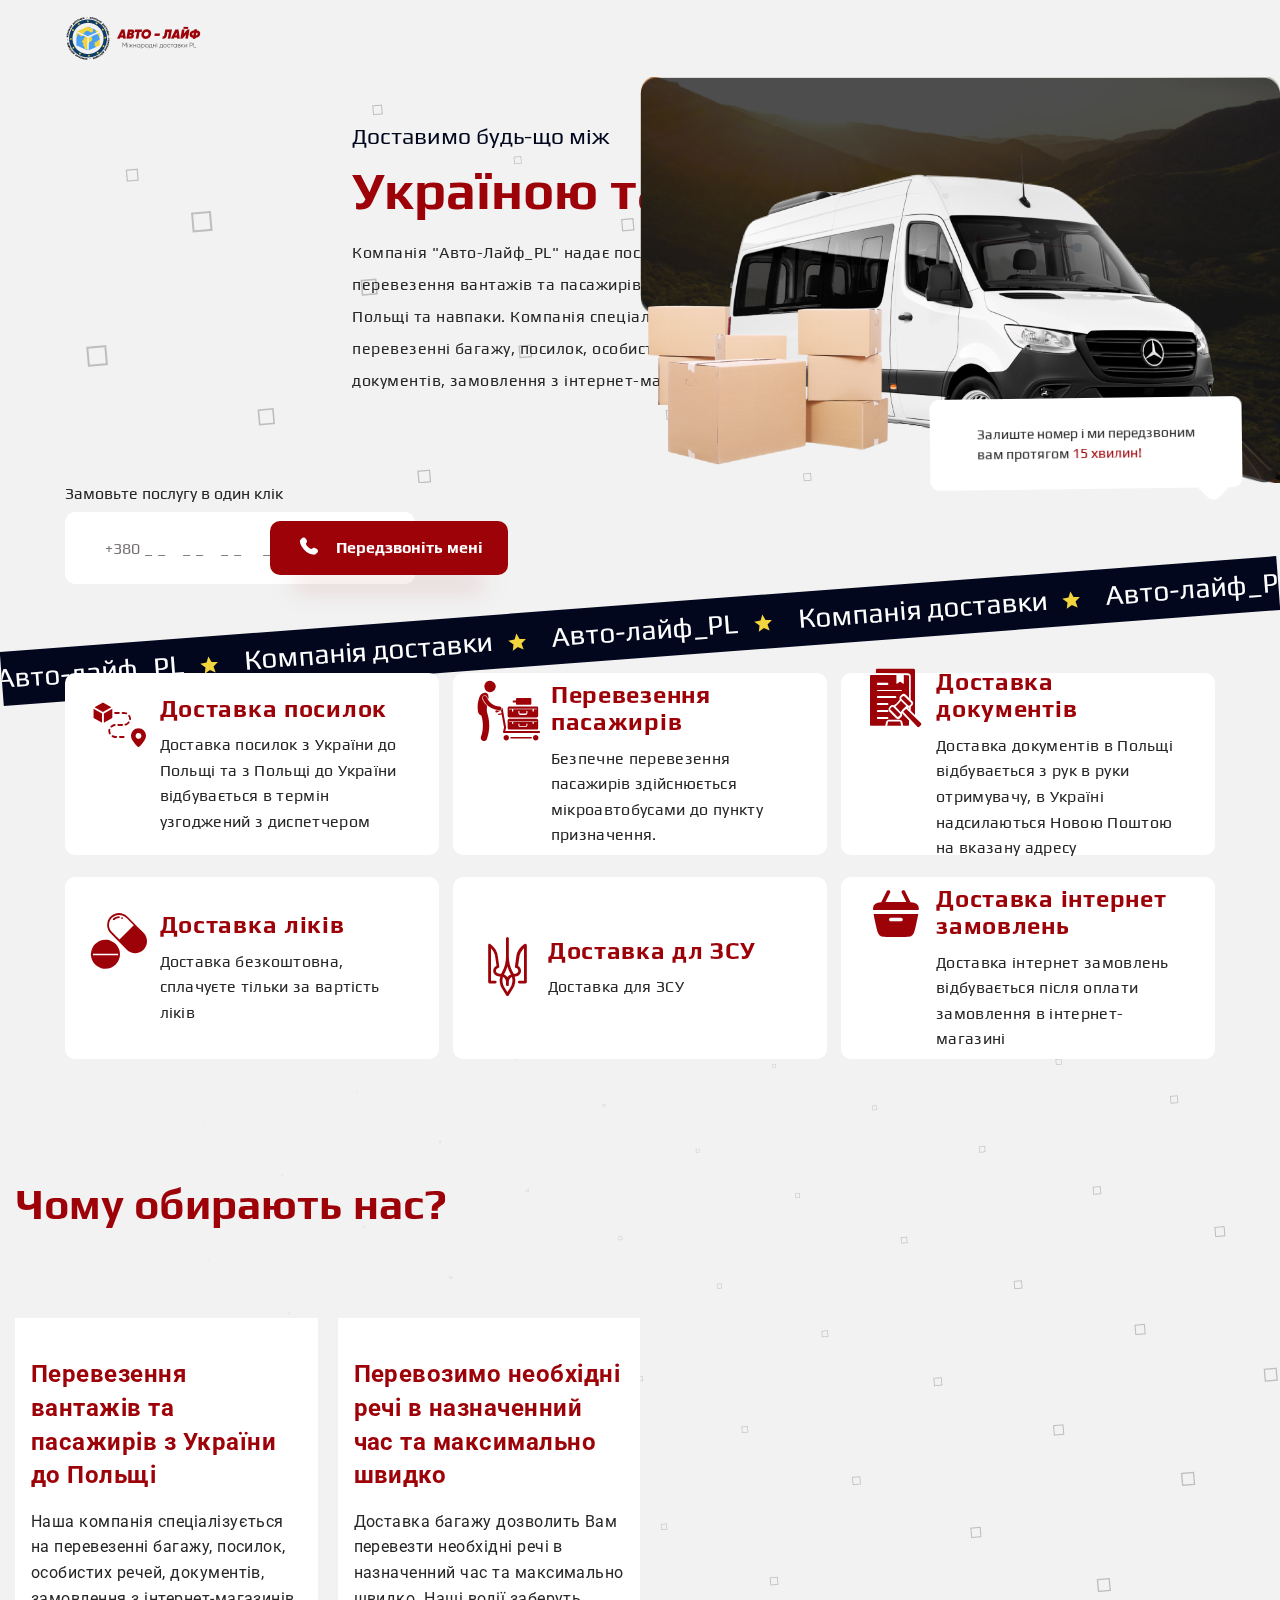
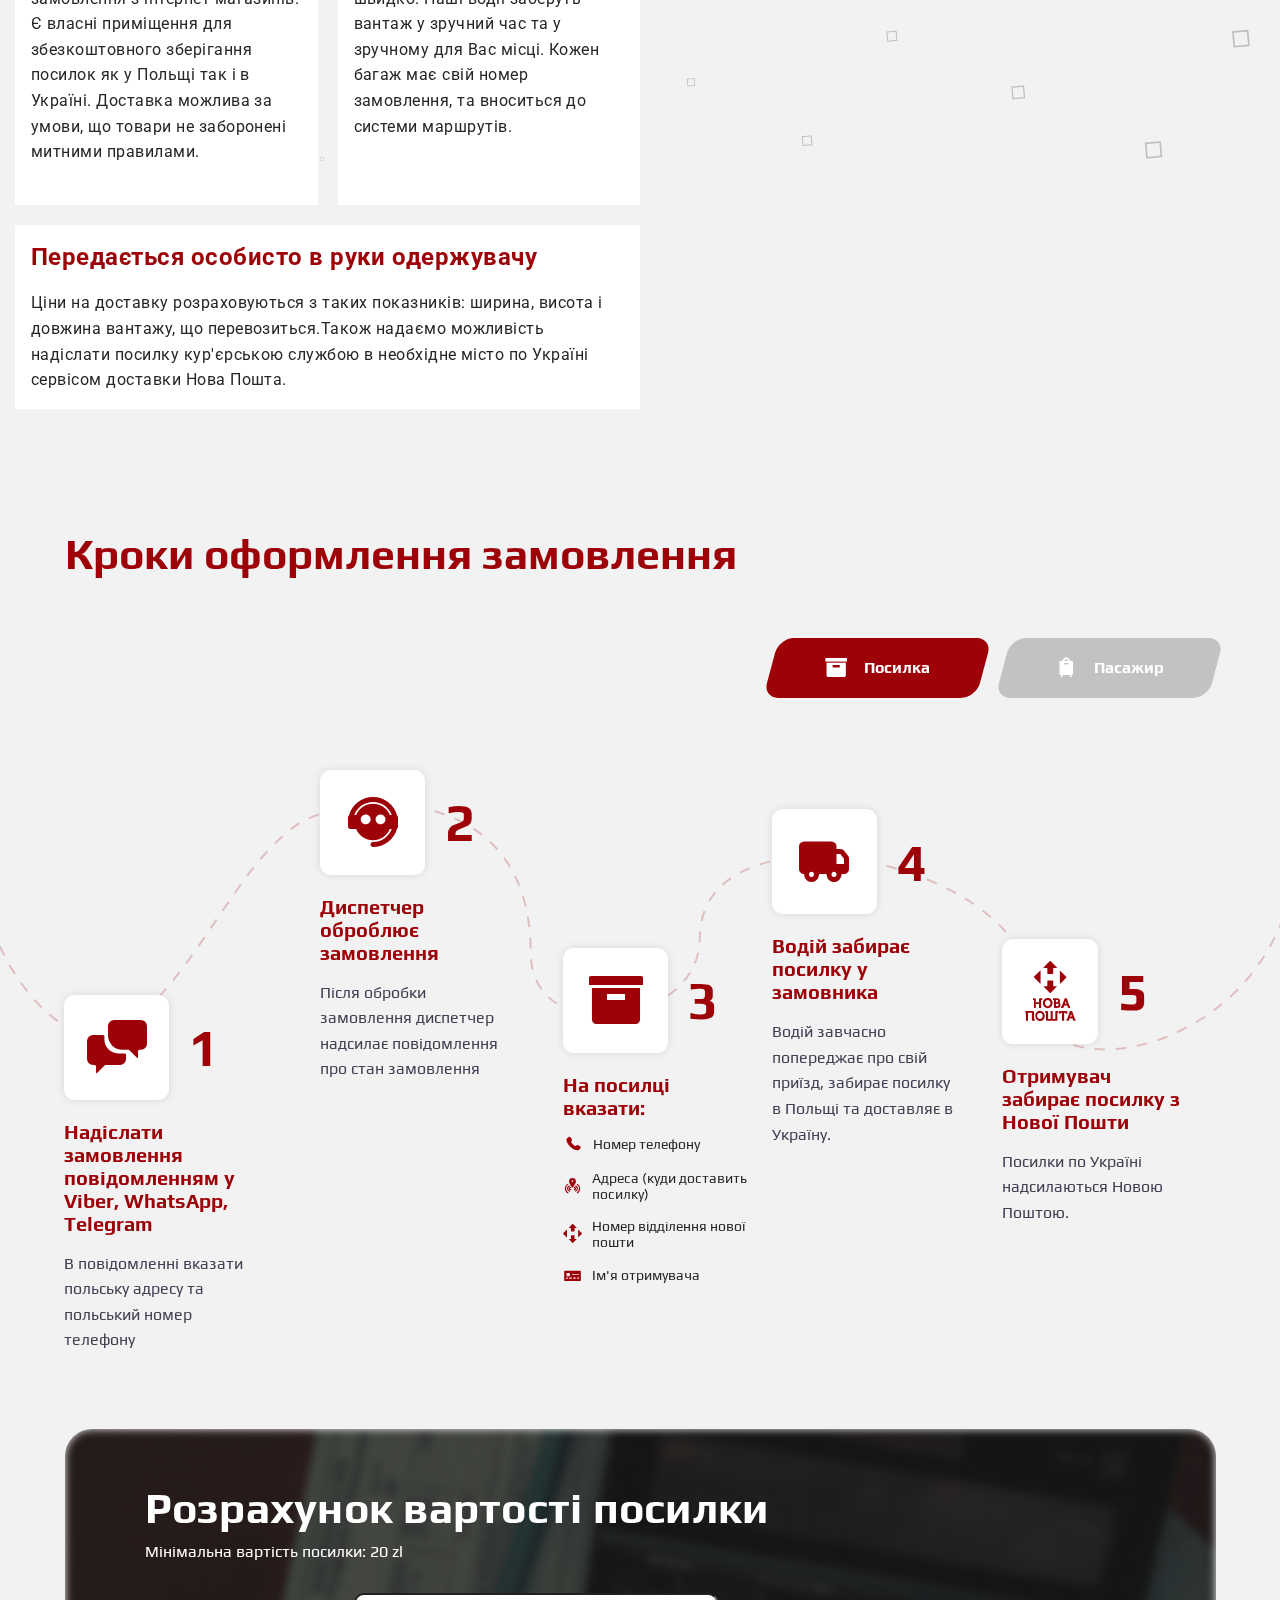
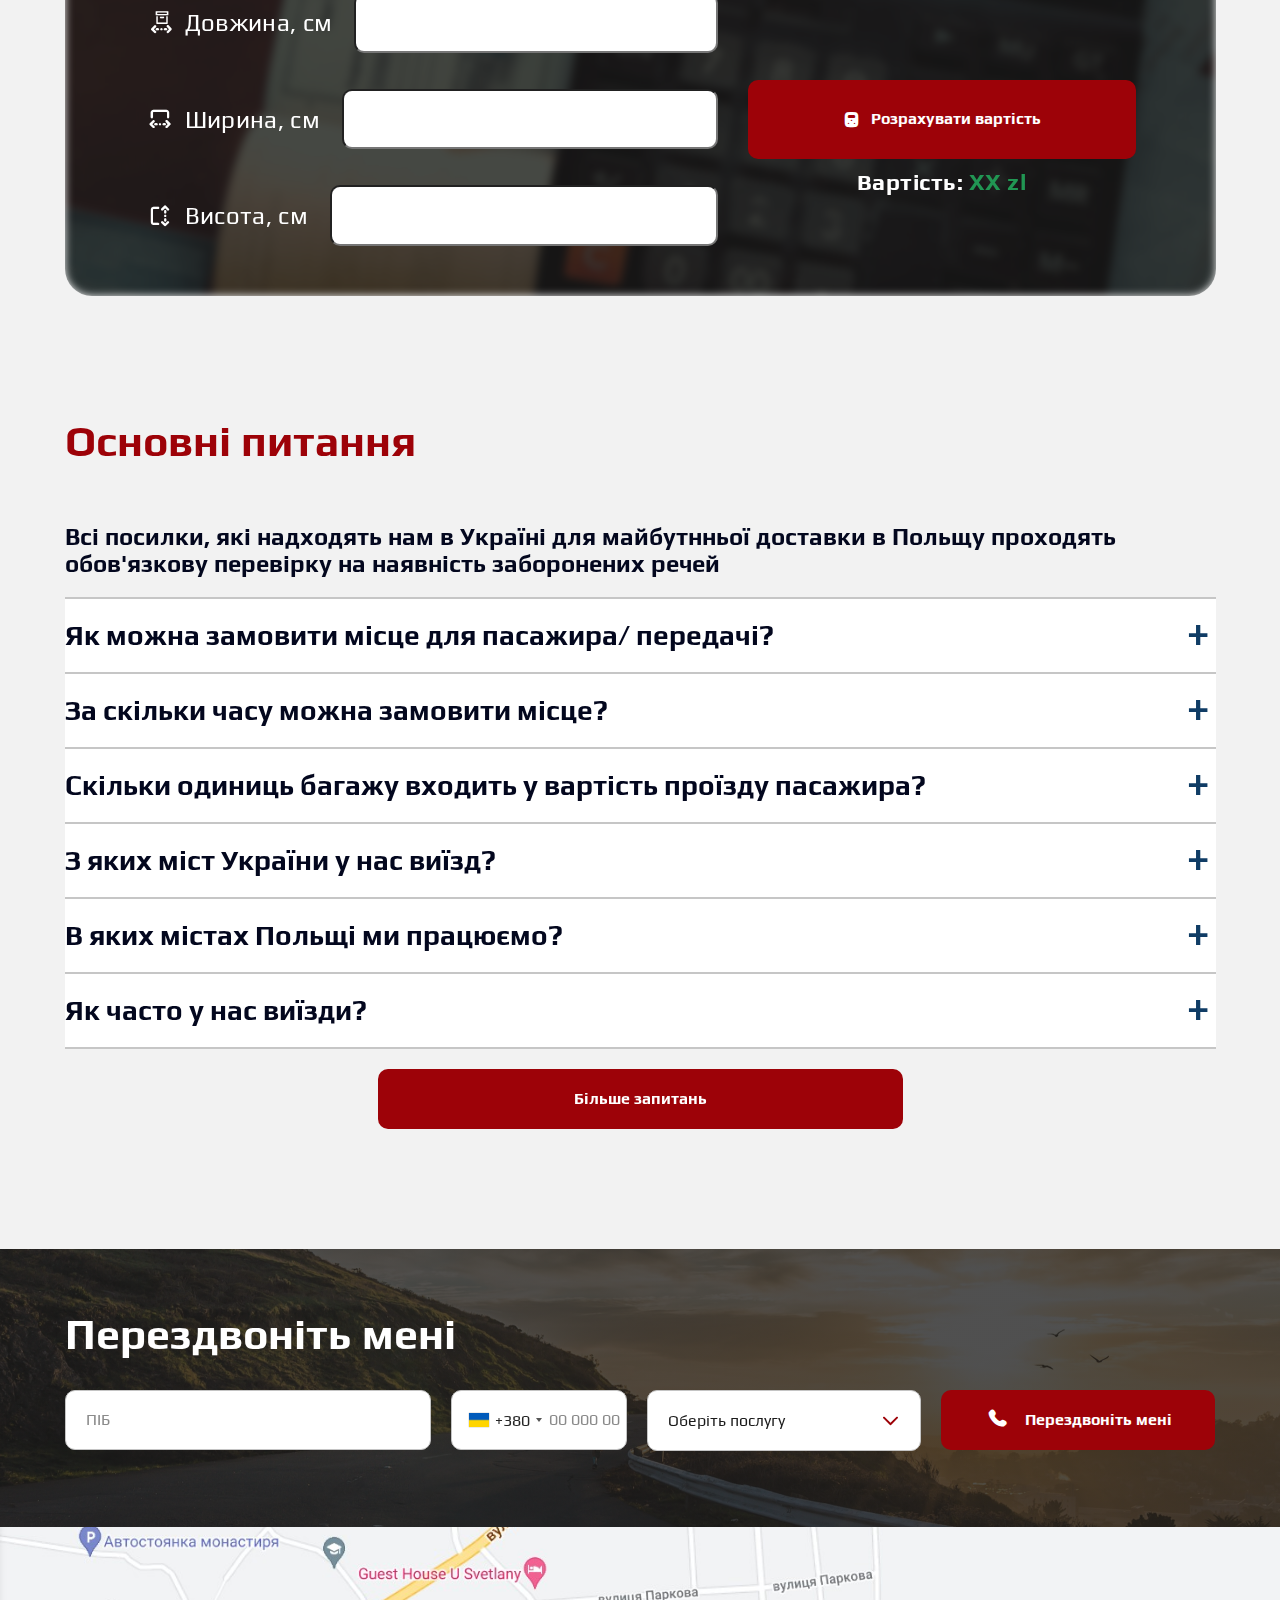
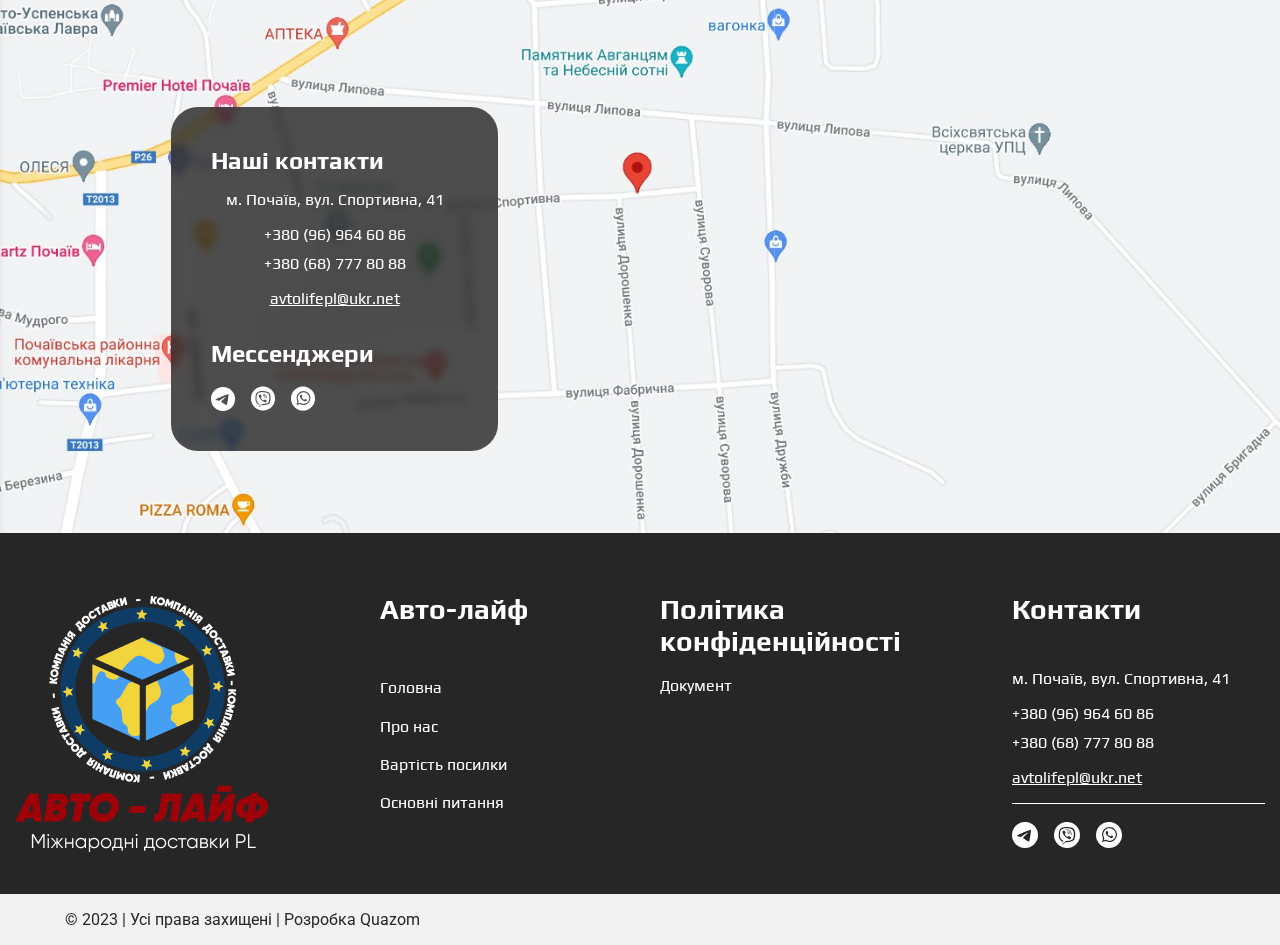
==== index.html @ f172e14f "adaptiv about" ====
<!DOCTYPE html>
<html lang="uk">
  <head>
    <meta charset="UTF-8" />
    <meta http-equiv="X-UA-Compatible" content="IE=edge" />
    <meta name="viewport" content="width=device-width, initial-scale=1.0" />
    <link rel="preconnect" href="https://fonts.googleapis.com" />
    <link rel="preconnect" href="https://fonts.gstatic.com" crossorigin />
    <link
      href="https://fonts.googleapis.com/css2?family=Play:wght@400;700&family=Roboto:wght@400;700&display=swap"
      rel="stylesheet"
    />
    <link rel="stylesheet" href="./css/modern-normalize.min.css" />
    <link rel="stylesheet" href="./css/iconfonts.css" />
    <link rel="stylesheet" href="./css/accordion.min.css" />
    <link rel="stylesheet" href="./css/intlTelInput.min.css" />
    <link rel="stylesheet" href="./css/main.css" />
    <title>Авто-лайф</title>
  </head>
  <body class="fixed">
    <div class="preloader">
      <div class="preloader__spinner"></div>
    </div>

    <header class="header" id="head">
      <div class="container">
        <div class="header__wraper">
          <a href="" class="logo">
            <picture>
              <source
                srcset="./images/logo/logo-tablet-desk.png"
                media="(min-width: 1680px)"
              />
              <source
                srcset="./images/logo/logo-laptop.png"
                media="(min-width: 1280px)"
              />
              <source
                srcset="./images/logo/logo-tablet-desk.png"
                media="(min-width: 768px)"
              />
              <source
                srcset="./images/logo/logo-mob.png"
                media="(max-width: 767px)"
              />
              <img
                src="./images/logo/logo-mob.png"
                alt="Логотип"
                class="logo__img"
              />
            </picture>
          </a>
          <!-- Desktop -->
          <div class="desktop">
            <nav>
              <ul class="nav-menu">
                <li class="nav-menu__item">
                  <a
                    href="#head"
                    class="nav-menu__link anchor"
                    data-i18n="header.main"
                    >Головна</a
                  >
                </li>
                <li class="nav-menu__item">
                  <a
                    href="#about"
                    class="nav-menu__link anchor"
                    data-i18n="header.aboutUs"
                    >Про нас</a
                  >
                </li>
                <li class="nav-menu__item">
                  <a
                    href="#steps"
                    class="nav-menu__link anchor"
                    data-i18n="header.placingOrder"
                    >Оформлення замовлення</a
                  >
                </li>
                <li class="nav-menu__item">
                  <a
                    href="#cost"
                    class="nav-menu__link anchor"
                    data-i18n="header.costParcel"
                    >Вартість посилки</a
                  >
                </li>
                <li class="nav-menu__item">
                  <a
                    href="#questions"
                    class="nav-menu__link anchor"
                    data-i18n="header.basicQuestions"
                    >Основні питання</a
                  >
                </li>
                <li class="nav-menu__item">
                  <a
                    href="#connect"
                    class="nav-menu__link anchor"
                    data-i18n="header.contacts"
                    >Контакти</a
                  >
                </li>
              </ul>
            </nav>

            <ul class="messengers">
              <li class="messengers__item">
                <a
                  href="tg://resolve?domain=Oksana_PMQuazom"
                  class="messengers__link"
                >
                  <i class="messengers__icon icon-telegram"></i>
                </a>
              </li>
              <li class="messengers__item">
                <a
                  href="viber://chat?number=%2B380688088484"
                  class="messengers__link"
                >
                  <i class="messengers__icon icon-viber"></i>
                </a>
              </li>
              <li class="messengers__item">
                <a href="https://wa.me/+380688088484" class="messengers__link">
                  <i class="messengers__icon icon-whatsapp"></i>
                </a>
              </li>
            </ul>

            <div class="languages">
              <button type="button" class="languages__btn">UA</button>
              <ul class="languages-list">
                <li class="languages-list__item" data-lang="ua">
                  <a href="" class="languages-list__link">UA</a>
                </li>
                <li class="languages-list__item" data-lang="en">
                  <a href="" class="languages-list__link">EN</a>
                </li>
                <li class="languages-list__item" data-lang="pl">
                  <a href="" class="languages-list__link">PL</a>
                </li>
              </ul>
            </div>

            <nav class="nav-authorization">
              <a href="" class="authorization" data-i18n="header.authorization"
                >Авторизація</a
              >
            </nav>
          </div>

          <!-- Mobile -->
          <button class="burger-button" data-modal-open>
            <span class="burger-button__line"></span>
            <span class="burger-button__line"></span>
            <span class="burger-button__line"></span>
          </button>

          <div class="mob-backdrop" data-modal>
            <div class="mob-backdrop__container">
              <button class="close-btn" data-modal-close>
                <i class="close-btn__icon icon-menu-close"></i>
              </button>

              <nav>
                <ul class="nav-menu">
                  <li class="nav-menu__item">
                    <a
                      href="#head"
                      class="nav-menu__link anchor"
                      data-i18n="header.main"
                      >Головна</a
                    >
                  </li>
                  <li class="nav-menu__item">
                    <a
                      href="#about"
                      class="nav-menu__link anchor"
                      data-i18n="header.aboutUs"
                      >Про нас</a
                    >
                  </li>
                  <li class="nav-menu__item">
                    <a
                      href="#steps"
                      class="nav-menu__link anchor"
                      data-i18n="header.placingOrder"
                      >Оформлення замовлення</a
                    >
                  </li>
                  <li class="nav-menu__item">
                    <a
                      href="#cost"
                      class="nav-menu__link anchor"
                      data-i18n="header.costParcel"
                      >Вартість посилки</a
                    >
                  </li>
                  <li class="nav-menu__item">
                    <a
                      href="#questions"
                      class="nav-menu__link anchor"
                      data-i18n="header.basicQuestions"
                      >Основні питання</a
                    >
                  </li>
                  <li class="nav-menu__item">
                    <a
                      href="#connect"
                      class="nav-menu__link anchor"
                      data-i18n="header.contacts"
                      >Контакти</a
                    >
                  </li>
                </ul>
              </nav>

              <ul class="messengers mob-menu">
                <li class="messengers__item">
                  <a
                    href="tg://resolve?domain=Oksana_PMQuazom"
                    class="messengers__link"
                  >
                    <i class="messengers__icon icon-telegram"></i>
                  </a>
                </li>
                <li class="messengers__item">
                  <a
                    href="viber://chat?number=%2B380688088484"
                    class="messengers__link"
                  >
                    <i class="messengers__icon icon-viber"></i>
                  </a>
                </li>
                <li class="messengers__item">
                  <a
                    href="https://wa.me/+380688088484"
                    class="messengers__link"
                  >
                    <i class="messengers__icon icon-whatsapp"></i>
                  </a>
                </li>
              </ul>

              <div class="languages">
                <button type="button" class="languages__btn">UA</button>
                <ul class="languages-list">
                  <li class="languages-list__item">
                    <a href="" class="languages-list__link" data-lang="ua"
                      >UA</a
                    >
                  </li>
                  <li class="languages-list__item">
                    <a href="" class="languages-list__link" data-lang="en"
                      >EN</a
                    >
                  </li>
                  <li class="languages-list__item">
                    <a href="" class="languages-list__link" data-lang="pl"
                      >PL</a
                    >
                  </li>
                </ul>
              </div>

              <nav class="nav-authorization">
                <a
                  href=""
                  class="authorization"
                  data-i18n="header.authorization"
                  >Авторизація</a
                >
              </nav>
            </div>
          </div>
        </div>
      </div>
    </header>

    <main>
      <section class="section hero">
        <div class="hero__content">
          <div class="container">
            <div class="title-container">
              <div class="wrapper-hero">
                <div class="title-container__callback">
                  <h1 class="title-hero" data-i18n="hero.delivery">
                    Доставимо будь-що між
                  </h1>
                  <span class="text-hero title" data-i18n="hero.countries"
                    >Україною та Польшею</span
                  >
                  <p class="info-hero">
                    Компанія "Авто-Лайф_PL" надає послуги з перевезення вантажів
                    та пасажирів з України до Польщі та навпаки. Компанія
                    спеціалізується на перевезенні багажу, посилок, особистих
                    речей, документів, замовлення з інтернет-магазинів
                  </p>
                </div>
              </div>
              <form class="form-phone form-phone--desktop">
                <label class="form-phone__label" for="hero-phone"
                  >Замовьте послугу в один клік</label
                >
                <div class="form-phone__wraper">
                  <input
                    id="hero-phone"
                    type="phone"
                    name="phone"
                    class="form-phone__field"
                    placeholder="+380 _ _    _ _    _ _     _ _ _"
                  />
                  <button type="submit" class="form-phone__submit">
                    <i class="form-phone__icon icon-phone"></i>
                    Передзвоніть мені
                  </button>
                </div>
                <span class="form-phone__error"></span>
              </form>
              <p class="leave-phone-hero">
                Залиште номер і ми передзвоним <br />
                вам протягом
                <span class="leave-phone-time">15 хвилин!</span>
              </p>
            </div>
          </div>
        </div>
        <div class="hero-img">
          <picture>
            <source
              srcset="./images/hero/nature-desktop.png"
              media="(min-width: 1680px)"
            />
            <source
              srcset="./images/hero/nature-laptop.png"
              media="(min-width: 1280px)"
            />
            <source
              srcset="./images/hero/nature-tablet.png"
              media="(min-width: 768px)"
            />
            <source
              srcset="./images/hero/nature-mobile.png"
              media="(max-width: 767px)"
            />
            <img
              class="hero-img__nature"
              src="./images/hero/nature-mobile.png"
              alt="Природа"
            />
          </picture>
          <picture>
            <source
              srcset="./images/hero/background-desktop.png"
              media="(min-width: 1680px)"
            />
            <source
              srcset="./images/hero/background-laptop.png"
              media="(min-width: 1280px)"
            />
            <source
              srcset="./images/hero/background-tablet.png"
              media="(min-width: 768px)"
            />
            <source
              srcset="./images/hero/background-mobile.png"
              media="(max-width: 767px)"
            />
            <img
              class="hero-img__background"
              src="./images/hero/background-mobile.png"
              alt="Природа"
            />
          </picture>
          <picture>
            <source
              srcset="./images/hero/car-mobile.png"
              media="(max-width: 360px)"
            />
            <source
              srcset="./images/hero/car-desktop.png"
              media="(min-width: 768px)"
            />
            <source
              srcset="./images/hero/car-tablet.png"
              media="(max-width: 767px)"
            />
            <img
              class="hero-img__car"
              src="./images/hero/car-mobile.png"
              alt="Машина"
            />
          </picture>
        </div>
      </section>
      <div class="wrap-form-phone">
        <div class="container">
          <form class="form-phone form-phone--mob">
            <label class="form-phone__label" for="hero-phone"
              >Замовьте послугу в один клік</label
            >
            <div class="form-phone__wraper">
              <input
                id="hero-phone"
                type="phone"
                name="phone"
                class="form-phone__field"
                placeholder="+380 _ _    _ _    _ _     _ _ _"
              />
              <span class="form-phone__error"></span>
              <button type="submit" class="form-phone__submit">
                <i class="form-phone__icon icon-phone"></i>
                Передзвоніть мені
              </button>
            </div>
          </form>
          <p class="leave-phone-hero-mob">
            Залиште номер і ми передзвоним <br />
            вам протягом
            <span class="leave-phone-time">15 хвилин!</span>
          </p>
        </div>
      </div>

      <section class="section services">
        <div class="marquee">
          <span style="white-space: nowrap">
            <span
              ><span class="marquee__name" data-i18n="services.avto"
                >Авто-лайф_PL</span
              >
              <i class="marquee__icon icon-star"></i>
            </span>

            <span
              ><span class="marquee__name" data-i18n="services.company"
                >Компанія доставки</span
              >
              <i class="marquee__icon icon-star"></i>
            </span>
          </span>
        </div>
        <div class="container">
          <ul class="services-list">
            <li class="services-list__item">
              <div class="services-list__container">
                <i class="services-list__icon icon-delivery-parcels"></i>
                <div class="services-list__wraper">
                  <h3
                    class="services-list__title"
                    data-i18n="services.delivery.title"
                  >
                    Доставка посилок
                  </h3>
                  <p
                    class="services-list__text"
                    data-i18n="services.delivery.text"
                  >
                    Доставка посилок з України до Польщі та Польщі до України
                    відбувається в термін узгоджений з диспетчером
                  </p>
                </div>
              </div>
            </li>
            <li class="services-list__item">
              <div class="services-list__container">
                <i class="services-list__icon icon-hand-truck"></i>
                <div class="services-list__wraper">
                  <h3
                    class="services-list__title"
                    data-i18n="services.shipping.title"
                  >
                    Перевезення пасажирів
                  </h3>
                  <p
                    class="services-list__text"
                    data-i18n="services.shipping.text"
                  >
                    Безпечне перевезення пасажирів здійснюється мікроавтобусами
                    до пункту призначення.
                  </p>
                </div>
              </div>
            </li>
            <li class="services-list__item">
              <div class="services-list__container">
                <i class="services-list__icon icon-delivery-doc"></i>
                <div class="services-list__wraper">
                  <h3
                    class="services-list__title"
                    data-i18n="services.doc.title"
                  >
                    Доставка документів
                  </h3>
                  <p class="services-list__text" data-i18n="services.doc.text">
                    Доставка документів в Польщі відбувається з рук в руки
                    отримувачу, в Україні надсилаються Новою Поштою на вказану
                    адресу
                  </p>
                </div>
              </div>
            </li>
            <li class="services-list__item">
              <div class="services-list__container">
                <i class="services-list__icon icon-pills"></i>
                <div class="services-list__wraper">
                  <h3
                    class="services-list__title"
                    data-i18n="services.med.title"
                  >
                    Доставка ліків
                  </h3>
                  <p class="services-list__text" data-i18n="services.med.text">
                    Можемо купити необхідні ліки та доставити Вам
                  </p>
                </div>
              </div>
            </li>
            <li class="services-list__item">
              <div class="services-list__container">
                <i class="services-list__icon icon-zsu"></i>
                <div class="services-list__wraper">
                  <h3
                    class="services-list__title"
                    data-i18n="services.zsu.title"
                  >
                    Доставка для ЗСУ
                  </h3>
                  <p class="services-list__text" data-i18n="services.zsu.text">
                    Безкоштовна доставка для ЗСУ
                  </p>
                </div>
              </div>
            </li>
            <li class="services-list__item">
              <div class="services-list__container">
                <i class="services-list__icon icon-delivery-store"></i>
                <div class="services-list__wraper">
                  <h3
                    class="services-list__title"
                    data-i18n="services.order.title"
                  >
                    Доставка інтернет замовлень
                  </h3>
                  <p
                    class="services-list__text"
                    data-i18n="services.order.text"
                  >
                    Доставка інтернет замовлень відбувається після оплати
                    замовлення в інтернет-магазині
                  </p>
                </div>
              </div>
            </li>
          </ul>
        </div>
      </section>

      <section class="section about" id="about">
        <div class="container">
          <h2 class="about__title title" data-i18n="about.why">
            Чому обирають нас?
          </h2>
        </div>
        <div class="about__container-content">
          <div class="about__content">
            <div class="container">
              <div class="about__wraper-img">
                <picture>
                   <source
                   srcset="./images/about/about-tablet.jpg"
                   media="(min-width: 768px)"
                   />
                   <source
                     srcset="./images/about/about-mob.jpg"
                     media="(max-width: 767px)"
                   />
                  <img
                    src="./images/about/about-mob.jpg"
                    alt="Почтальены"
                    class="about__img"
                  />
                </picture>
                <div class="about__wraper">
                  <div class="about__in-wraper"></div>
                </div>
              </div>
              <div class="about__body">
                <div class="about__container-blocks">
                  <div class="about__container-text">
                    <h3 class="about__title-text">
                      Перевезення вантажів та пасажирів з України до Польщі
                    </h3>
                    <span data-i18n="about.textFirst">
                      Наша компанія спеціалізується на перевезенні багажу,
                      посилок, особистих речей, документів, замовлення з
                      інтернет-магазинів. Є власні приміщення для збезкоштовного
                      зберігання посилок як у Польщі так і в Україні. Доставка
                      можлива за умови, що товари не заборонені митними
                      правилами.
                    </span>
                  </div>
                  <div class="about__container-text">
                    <h3 class="about__title-text">
                      Перевозимо необхідні речі в назначенний час та максимально
                      швидко
                    </h3>
                    <span data-i18n="about.textSecond">
                      Доставка багажу дозволить Вам перевезти необхідні речі в
                      назначенний час та максимально швидко. Наші водії заберуть
                      вантаж у зручний час та у зручному для Вас місці. Кожен
                      багаж має свій номер замовлення, та вноситься до системи
                      маршрутів.
                    </span>
                  </div>
                </div>
                <div class="about__container-text about__container-text--last">
                  <h3 class="about__title-text">
                    Передається особисто в руки одержувачу
                  </h3>
                  <span data-i18n="about.textThird">
                    Ціни на доставку розраховуються з таких показників: ширина,
                    висота і довжина вантажу, що перевозиться.Також надаємо
                    можливість надіслати посилку кур'єрською службою в необхідне
                    місто по Україні сервісом доставки Нова Пошта.
                  </span>
                </div>
              </div>
            </div>
          </div>
          <div class="about__wraper-big-img">
            <div class="about__img-big">
               <picture>
                  <source
                  srcset="./images/about/about-desktop.jpg"
                  media="(min-width: 1680px)"
                  />
                  <source
                    srcset="./images/about/about-laptop.jpg"
                    media="(min-width: 1280px)"
                  />
                 <img
                   src="./images/about/about-laptop.jpg"
                   alt="Почтальены"
                 />
               </picture>
            </div>
            <div class="about__wraper">
              <div class="about__in-wraper"></div>
            </div>
          </div>
        </div>
      </section>

      <div class="wraper-sections">
        <section class="section steps" id="steps">
          <div class="container">
            <h2 class="title" data-i18n="steps.order">
              Кроки оформлення замовлення
            </h2>
            <div class="steps__container-btn">
              <button
                type="button"
                class="steps__btn active"
                data-switch="parcel"
              >
                <i class="steps__icon icon-parcel"></i>
                <span class="steps__btn-text" data-i18n="steps.parcel"
                  >Посилка</span
                >
              </button>
              <button type="button" class="steps__btn" data-switch="passenger">
                <i class="steps__icon icon-passenger"></i>
                <span class="steps__btn-text" data-i18n="steps.passanger"
                  >Пасажир</span
                >
              </button>
            </div>
          </div>
          <div class="steps__wraper">
            <div class="steps__curve-lines">
              <svg
                class="steps__svg"
                width="1920"
                height="372"
                viewBox="0 0 1920 372"
                fill="none"
                xmlns="http://www.w3.org/2000/svg"
              >
                <path
                  d="M-0.5 214.5C32 285.167 120.3 404.5 213.5 316.5C306.7 228.5 358.5 94.3864 444 33.5C510 -13.5 796.094 -44.6044 796.094 225C796.094 369.5 1049.59 335.5 1049.59 203.5C1049.59 -11.5 1542.5 80.0001 1551 290C1556.5 425.889 1846.5 389.5 1926 169"
                  stroke="#9D0208"
                  stroke-opacity="0.21"
                  stroke-width="3"
                  stroke-dasharray="16 16"
                />
              </svg>
            </div>

            <ul class="steps-list parcel">
              <li class="steps-list__item">
                <div class="steps-list__wraper">
                  <i class="steps-list__icon icon-chat"></i>
                  <div class="steps-list__number">1</div>
                </div>
                <h3 class="steps-list__title" data-i18n="steps.send.title">
                  Надіслати замовлення повідомленням у Viber, WhatsApp, Telegram
                </h3>
                <p class="steps-list__text" data-i18n="steps.send.text">
                  В повідомленні вказати польську адресу та польський номер
                  телефону
                </p>
              </li>
              <li class="steps-list__item">
                <div class="steps-list__wraper">
                  <div class="steps-list__icon">
                    <svg
                      class="steps-list__svg"
                      width="60"
                      height="60"
                      viewBox="0 0 60 60"
                      fill="none"
                      xmlns="http://www.w3.org/2000/svg"
                    >
                      <path
                        fill-rule="evenodd"
                        clip-rule="evenodd"
                        d="M54.175 23.675C52.7683 18.336 49.6338 13.6128 45.2605 10.2425C40.8872 6.87219 35.5213 5.04443 30 5.04443C24.4787 5.04443 19.1128 6.87219 14.7395 10.2425C10.3662 13.6128 7.23169 18.336 5.825 23.675C5.56911 23.9059 5.36373 24.1872 5.22176 24.5013C5.07978 24.8154 5.00428 25.1554 5 25.5V34.5C5 35.1631 5.26339 35.799 5.73223 36.2678C6.20107 36.7366 6.83696 37 7.5 37H13.15C14.5346 40.3282 16.8738 43.1718 19.8726 45.1722C22.8713 47.1725 26.3953 48.24 30 48.24C33.6047 48.24 37.1287 47.1725 40.1274 45.1722C43.1262 43.1718 45.4654 40.3282 46.85 37H48.725C47.2992 40.816 44.7421 44.1057 41.3959 46.4289C38.0496 48.752 34.0737 49.998 30 50C29.337 50 28.7011 50.2634 28.2322 50.7323C27.7634 51.2011 27.5 51.837 27.5 52.5C27.5 53.1631 27.7634 53.799 28.2322 54.2678C28.7011 54.7366 29.337 55 30 55C35.5271 54.9974 40.8976 53.1633 45.2716 49.7844C49.6456 46.4055 52.7766 41.6723 54.175 36.325C54.4309 36.0941 54.6363 35.8128 54.7782 35.4987C54.9202 35.1847 54.9957 34.8447 55 34.5V25.5C54.9957 25.1554 54.9202 24.8154 54.7782 24.5013C54.6363 24.1872 54.4309 23.9059 54.175 23.675ZM30 11.75C26.3949 11.7541 22.8715 12.8244 19.8733 14.8262C16.875 16.828 14.5358 19.6719 13.15 23H11.275C12.6957 19.1725 15.2538 15.8714 18.6056 13.5403C21.9574 11.2092 25.9423 9.95973 30.025 9.95973C34.1077 9.95973 38.0926 11.2092 41.4444 13.5403C44.7962 15.8714 47.3543 19.1725 48.775 23H46.9C45.5109 19.6641 43.164 16.8148 40.1559 14.8124C37.1478 12.8099 33.6136 11.7443 30 11.75ZM27.6563 27.3633C27.6563 30.1139 25.4265 32.3438 22.6759 32.3438C19.9252 32.3438 17.6954 30.1139 17.6954 27.3633C17.6954 24.6127 19.9252 22.3828 22.6759 22.3828C25.4265 22.3828 27.6563 24.6127 27.6563 27.3633ZM37.5587 32.3438C40.3093 32.3438 42.5391 30.1139 42.5391 27.3633C42.5391 24.6127 40.3093 22.3828 37.5587 22.3828C34.808 22.3828 32.5782 24.6127 32.5782 27.3633C32.5782 30.1139 34.808 32.3438 37.5587 32.3438Z"
                        fill="#9D0208"
                      />
                    </svg>
                  </div>
                  <div class="steps-list__number">2</div>
                </div>
                <h3
                  class="steps-list__title"
                  data-i18n="steps.processing.title"
                >
                  Диспетчер оброблює замовлення
                </h3>
                <p class="steps-list__text" data-i18n="steps.processing.text">
                  Після обробки замовлення диспетчер надсилає повідомлення про
                  стан замовлення
                </p>
              </li>
              <li class="steps-list__item">
                <div class="steps-list__wraper">
                  <i class="steps-list__icon icon-parcel"></i>
                  <div class="steps-list__number">3</div>
                </div>
                <h3 class="steps-list__title" data-i18n="steps.direct.title">
                  На посилці вказати
                </h3>
                <ul class="parcel-direct">
                  <li class="parcel-direct__item">
                    <i class="parcel-direct__icon icon-phone"></i>
                    <p
                      class="parcel-direct__text"
                      data-i18n="steps.direct.phone"
                    >
                      Номер телефону
                    </p>
                  </li>
                  <li class="parcel-direct__item">
                    <i class="parcel-direct__icon icon-location"></i>
                    <p
                      class="parcel-direct__text"
                      data-i18n="steps.direct.adress"
                    >
                      Адреса (куди доставити посилку)
                    </p>
                  </li>
                  <li class="parcel-direct__item">
                    <i class="parcel-direct__icon icon-nova-post"></i>
                    <p
                      class="parcel-direct__text"
                      data-i18n="steps.direct.number"
                    >
                      Номер відділевння нової пошти
                    </p>
                  </li>
                  <li class="parcel-direct__item">
                    <i class="parcel-direct__icon icon-card-name"></i>
                    <p
                      class="parcel-direct__text"
                      data-i18n="steps.direct.name"
                    >
                      Ім’я отримувача
                    </p>
                  </li>
                </ul>
              </li>
              <li class="steps-list__item">
                <div class="steps-list__wraper">
                  <i class="steps-list__icon icon-truck"></i>
                  <div class="steps-list__number">4</div>
                </div>
                <h3 class="steps-list__title" data-i18n="steps.taking.title">
                  Водій забирає посилку у замовника
                </h3>
                <p class="steps-list__text" data-i18n="steps.taking.text">
                  Водій завчасно попереджає про свій приїзд, забирає посилку в
                  Польщі та доставляє в Україну.
                </p>
              </li>
              <li class="steps-list__item">
                <div class="steps-list__wraper">
                  <i class="steps-list__icon icon-nova-poshta-big"></i>
                  <div class="steps-list__number">5</div>
                </div>
                <h3 class="steps-list__title" data-i18n="steps.takePost.title">
                  Отримувач забирає посилку з Нової Пошти
                </h3>
                <p class="steps-list__text" data-i18n="steps.takePost.text">
                  Посилки по Україні надсилаються Новою Поштою.
                </p>
              </li>
            </ul>
            <ul class="steps-list parcel passenger hide">
              <li class="steps-list__item">
                <div class="steps-list__wraper">
                  <i class="steps-list__icon icon-chat"></i>
                  <div class="steps-list__number">1</div>
                </div>
                <h3 class="steps-list__title" data-i18n="steps.send.title">
                  Надіслати замовлення повідомленням у Viber, WhatsApp, Telegram
                </h3>
                <p class="steps-list__text" data-i18n="steps.send.text">
                  В повідомленні вказати польську адресу та польський номер
                  телефону
                </p>
              </li>
              <li class="steps-list__item">
                <div class="steps-list__wraper">
                  <div class="steps-list__icon">
                    <svg
                      class="steps-list__svg"
                      width="60"
                      height="60"
                      viewBox="0 0 60 60"
                      fill="none"
                      xmlns="http://www.w3.org/2000/svg"
                    >
                      <path
                        fill-rule="evenodd"
                        clip-rule="evenodd"
                        d="M54.175 23.675C52.7683 18.336 49.6338 13.6128 45.2605 10.2425C40.8872 6.87219 35.5213 5.04443 30 5.04443C24.4787 5.04443 19.1128 6.87219 14.7395 10.2425C10.3662 13.6128 7.23169 18.336 5.825 23.675C5.56911 23.9059 5.36373 24.1872 5.22176 24.5013C5.07978 24.8154 5.00428 25.1554 5 25.5V34.5C5 35.1631 5.26339 35.799 5.73223 36.2678C6.20107 36.7366 6.83696 37 7.5 37H13.15C14.5346 40.3282 16.8738 43.1718 19.8726 45.1722C22.8713 47.1725 26.3953 48.24 30 48.24C33.6047 48.24 37.1287 47.1725 40.1274 45.1722C43.1262 43.1718 45.4654 40.3282 46.85 37H48.725C47.2992 40.816 44.7421 44.1057 41.3959 46.4289C38.0496 48.752 34.0737 49.998 30 50C29.337 50 28.7011 50.2634 28.2322 50.7323C27.7634 51.2011 27.5 51.837 27.5 52.5C27.5 53.1631 27.7634 53.799 28.2322 54.2678C28.7011 54.7366 29.337 55 30 55C35.5271 54.9974 40.8976 53.1633 45.2716 49.7844C49.6456 46.4055 52.7766 41.6723 54.175 36.325C54.4309 36.0941 54.6363 35.8128 54.7782 35.4987C54.9202 35.1847 54.9957 34.8447 55 34.5V25.5C54.9957 25.1554 54.9202 24.8154 54.7782 24.5013C54.6363 24.1872 54.4309 23.9059 54.175 23.675ZM30 11.75C26.3949 11.7541 22.8715 12.8244 19.8733 14.8262C16.875 16.828 14.5358 19.6719 13.15 23H11.275C12.6957 19.1725 15.2538 15.8714 18.6056 13.5403C21.9574 11.2092 25.9423 9.95973 30.025 9.95973C34.1077 9.95973 38.0926 11.2092 41.4444 13.5403C44.7962 15.8714 47.3543 19.1725 48.775 23H46.9C45.5109 19.6641 43.164 16.8148 40.1559 14.8124C37.1478 12.8099 33.6136 11.7443 30 11.75ZM27.6563 27.3633C27.6563 30.1139 25.4265 32.3438 22.6759 32.3438C19.9252 32.3438 17.6954 30.1139 17.6954 27.3633C17.6954 24.6127 19.9252 22.3828 22.6759 22.3828C25.4265 22.3828 27.6563 24.6127 27.6563 27.3633ZM37.5587 32.3438C40.3093 32.3438 42.5391 30.1139 42.5391 27.3633C42.5391 24.6127 40.3093 22.3828 37.5587 22.3828C34.808 22.3828 32.5782 24.6127 32.5782 27.3633C32.5782 30.1139 34.808 32.3438 37.5587 32.3438Z"
                        fill="#9D0208"
                      />
                    </svg>
                  </div>
                  <div class="steps-list__number">2</div>
                </div>
                <h3
                  class="steps-list__title"
                  data-i18n="steps.processing.title"
                >
                  Диспетчер оброблює замовлення
                </h3>
                <p class="steps-list__text" data-i18n="steps.processing.text">
                  Після обробки замовлення диспетчер надсилає повідомлення про
                  стан замовлення
                </p>
              </li>
              <li class="steps-list__item">
                <div class="steps-list__wraper">
                  <i class="steps-list__icon icon-hand-truck"></i>
                  <div class="steps-list__number">3</div>
                </div>
                <h3
                  class="steps-list__title"
                  data-i18n="steps.coordinates.title"
                >
                  Координати пасажира
                </h3>
                <ul class="parcel-direct">
                  <li class="parcel-direct__item">
                    <i class="parcel-direct__icon icon-card-name"></i>
                    <p
                      class="parcel-direct__text"
                      data-i18n="steps.coordinates.name"
                    >
                      ПІБ
                    </p>
                  </li>
                  <li class="parcel-direct__item">
                    <i class="parcel-direct__icon icon-location"></i>
                    <p
                      class="parcel-direct__text"
                      data-i18n="steps.coordinates.from"
                    >
                      Звідки:
                    </p>
                  </li>
                  <li class="parcel-direct__item">
                    <i class="parcel-direct__icon icon-where"></i>
                    <p
                      class="parcel-direct__text"
                      data-i18n="steps.coordinates.where"
                    >
                      Куди:
                    </p>
                  </li>
                </ul>
              </li>
              <li class="steps-list__item">
                <div class="steps-list__wraper">
                  <i class="steps-list__icon icon-bus"></i>
                  <div class="steps-list__number">4</div>
                </div>
                <h3 class="steps-list__title" data-i18n="steps.giveLift.title">
                  Водій забирає пасажира
                </h3>
                <p class="steps-list__text" data-i18n="steps.giveLift.text">
                  В Польщі водій забирає пасажира за вказаною адресою, в Україні
                  водій забирає пасажира або за адресою обо на вокзалі
                </p>
              </li>
              <li class="steps-list__item">
                <div class="steps-list__wraper">
                  <i class="steps-list__icon icon-goal"></i>
                  <div class="steps-list__number">5</div>
                </div>
                <h3 class="steps-list__title" data-i18n="steps.atPlace.title">
                  Ви на місці!
                </h3>
                <p class="steps-list__text" data-i18n="steps.atPlace.text">
                  Пасажир дістався місця призначення.
                </p>
              </li>
            </ul>
          </div>
        </section>

        <section class="section cost" id="cost">
          <div class="container">
            <h2
              class="cost__title title visually-hidden"
              data-i18n="header.costParcel"
            >
              Вартість посилки
            </h2>
            <div class="calc">
              <h3 class="calc__title" data-i18n="cost.calc">
                Розрахунок вартості посилки
              </h3>
              <p class="calc__note" data-i18n="cost.price">
                *Мінімальна вартість посилки: 20 zl
              </p>
              <form action="#" class="calc__form">
                <div class="calc__container-label">
                  <label class="calc__label">
                    <span class="calc__wraper-label">
                      <i class="calc__icon icon-longtitude"></i>
                      <span class="calc__name" data-i18n="cost.length"
                        >Довжина, см</span
                      >
                    </span>
                    <input class="calc__input" type="text" name="length" />
                  </label>
                  <div class="calc__container-error"></div>

                  <label class="calc__label">
                    <span class="calc__wraper-label">
                      <i class="calc__icon icon-width"></i>
                      <span class="calc__name" data-i18n="cost.width"
                        >Ширина, см</span
                      >
                    </span>
                    <input class="calc__input" type="text" name="width" />
                  </label>
                  <div class="calc__container-error"></div>

                  <label class="calc__label">
                    <span class="calc__wraper-label">
                      <i class="calc__icon icon-height"></i>
                      <span class="calc__name" data-i18n="cost.height"
                        >Висота, см</span
                      >
                    </span>
                    <input class="calc__input" type="text" name="height" />
                  </label>
                  <div class="calc__container-error"></div>
                </div>
                <div class="calc__container-btn-price">
                  <button class="calc__btn" type="submit">
                    <i class="calc__icon-btn icon-calculator"></i>
                    <span data-i18n="hero.cost">Розрахувати вартість</span>
                  </button>
                  <div class="cost__wraper">
                    <p class="cost__price">
                      <span data-i18n="cost.cost">Вартість: </span
                      ><span class="cost__number" id="cost-value">XX</span>
                      <span class="cost__number" data-i18n="cost.figure">
                        zl</span
                      >
                    </p>
                  </div>
                </div>
              </form>
            </div>
          </div>
        </section>

        <section class="section questions" id="questions">
          <div class="container">
            <h2
              class="questions__title title"
              data-i18n="header.basicQuestions"
            >
              Основні питання
            </h2>
            <p class="questions__inform" data-i18n="questions.title">
              Всі посилки, які надходять нам в Україні для майбутнньої доставки
              в Польщу проходять обов'язкову перевірку на наявність заборонених
              речей
            </p>

            <div class="accordion-container"></div>
            <button
              type="button"
              class="questions__btn"
              data-i18n="questions.more"
            >
              Більше запитань
            </button>
          </div>
        </section>
      </div>
      <section class="section feedback">
        <div class="container">
          <h2 class="feedback__title title" data-i18n="feedback.connect">
            Зв’яжіться з нами
          </h2>
          <form action="#" class="form-feedback">
            <label class="form-feedback__wraper form-feedback__wraper_name">
              <input
                name="name"
                type="text"
                data-i18nph="feedback.name"
                placeholder="ПІБ"
                class="form-feedback__input"
              />
              <span id="nameError" class="form-feedback__error"></span>
            </label>
            <label class="form-feedback__wraper form-feedback__wraper_phone">
              <input
                name="phone"
                type="tel"
                placeholder="00 000 00 00"
                class="form-feedback__input"
              />
              <span id="phoneError" class="form-feedback__error"></span>
            </label>
            <select name="service" class="form-feedback__select select">
              <option
                value="Оберіть послугу"
                disabled
                data-i18n="feedback.choosing"
              >
                Оберіть послугу
              </option>
              <option
                value="Перевезення пасажира"
                data-i18n="feedback.transportPass"
              >
                Перевезення пасажира
              </option>
              <option
                value="Перевезення посилки"
                data-i18n="feedback.transportParcel"
              >
                Перевезення посилки
              </option>
            </select>
            <button type="submit" class="form-feedback__btn">
              <i class="form-feedback__icon icon-phone"></i>
              <span
                data-i18n="feedback.connect"
                class="form-feedback__btn-text"
              >
                Перездвоніть мені</span
              >
            </button>
          </form>
        </div>
      </section>

      <section class="section connect" id="connect">
        <!-- <iframe
          src="https://www.google.com/maps/embed?pb=!1m18!1m12!1m3!1d5279.159263413704!2d25.51505614264876!3d50.00318379981203!2m3!1f0!2f0!3f0!3m2!1i1024!2i768!4f13.1!3m3!1m2!1s0x472fe61c00acdf07%3A0x37a2fa407f1c6993!2sVulytsya%20Sportyvna%2C%2041%2C%20Pochaiv%2C%20Ternopil&#39;s&#39;ka%20oblast%2C%2047026!5e0!3m2!1sen!2sua!4v1686126470134!5m2!1sen!2sua"
          style="border: 0"
          allowfullscreen=""
          loading="lazy"
          referrerpolicy="no-referrer-when-downgrade"
        ></iframe> -->
        <picture>
          <source
            srcset=".//images/contacts/map-mob.jpg"
            media="(max-width: 480px)"
          />
          <source
            srcset="./images/contacts/map.jpg"
            media="(min-width: 1280px)"
          />
          <source
            srcset="./images/contacts/map-tablet.jpg"
            media="(min-width: 480px)"
          />
          <img
            src="./images/contacts/map.jpg"
            alt="карта"
            class="connect__map"
          />
        </picture>
        <div class="container">
          <div class="contacts-wraper">
            <h3 class="contacts-wraper__title" data-i18n="feedback.contacts">
              Наші контакти
            </h3>
            <ul class="contacts">
              <li class="contacts__item">
                <a
                  class="contacts__link contacts__link_adress"
                  href="https://goo.gl/maps/veHMKbEJ8AxTwqxg9"
                  target="blank"
                  rel="noopener noreferrer"
                  ><span class="contacts__adress" data-i18n="connect.city"
                    >м. Почаїв</span
                  ><span class="contacts__space">&nbsp;</span
                  ><span class="contacts__adress" data-i18n="connect.street"
                    >вул. Спортивна, 41</span
                  ></a
                >
              </li>
              <li class="contacts__item contacts__item_phone">
                <div class="contacts__item_wraper">
                  <a class="contacts__link" href="tel:+380969646086"
                    >+380 (96) 964 60 86</a
                  >
                  <a class="contacts__link" href="tel:+380687778088"
                    >+380 (68) 777 80 88</a
                  >
                </div>
              </li>
              <li class="contacts__item">
                <a
                  class="contacts__link contacts__link_email"
                  href="mailto:avtolifepl@ukr.net"
                  >avtolifepl@ukr.net</a
                >
              </li>
            </ul>

            <h3
              class="contacts-wraper__title contacts-wraper__title_messengers"
              data-i18n="feedback.messengers"
            >
              Мессенджери
            </h3>
            <ul class="messengers">
              <li class="messengers__item">
                <a
                  href="tg://resolve?domain=Oksana_PMQuazom"
                  class="messengers__link"
                >
                  <i class="messengers__icon icon-telegram"></i>
                </a>
              </li>
              <li class="messengers__item">
                <a
                  href="viber://chat?number=%2B380688088484"
                  class="messengers__link"
                >
                  <i class="messengers__icon icon-viber"></i>
                </a>
              </li>
              <li class="messengers__item">
                <a href="https://wa.me/+380688088484" class="messengers__link">
                  <i class="messengers__icon icon-whatsapp"></i>
                </a>
              </li>
            </ul>
          </div>
        </div>
      </section>
    </main>

    <footer class="section footer">
      <div class="container">
        <a href="" class="footer__logo">
          <picture>
            <source
              srcset="./images/footer/logo-footer.png"
              media="(min-width: 1280px)"
            />
            <source
              srcset="./images/footer/logo-footer.png"
              media="(min-width: 492px)"
            />
            <source
              srcset="./images/footer/logo-footer.png"
              media="(max-width: 492px)"
            />
            <img
              src="./images/footer/logo-footer.png"
              alt="Логотип"
              class="footer__img"
            />
          </picture>
        </a>

        <div class="footer__wraper">
          <div class="footer__wraper_menu">
            <h2 class="footer__title" data-i18n="header.avto">Авто-лайф</h2>
            <ul class="footer-menu">
              <li class="footer-menu__item">
                <a
                  href="#head"
                  class="footer-menu__link anchor"
                  data-i18n="header.main"
                  >Головна</a
                >
              </li>
              <li class="footer-menu__item">
                <a
                  href="#about"
                  class="footer-menu__link anchor"
                  data-i18n="header.aboutUs"
                  >Про нас</a
                >
              </li>
              <li class="footer-menu__item">
                <a
                  href="#cost"
                  class="footer-menu__link anchor"
                  data-i18n="header.costParcel"
                  >Вартість посилки</a
                >
              </li>
              <li class="footer-menu__item">
                <a
                  href="#questions"
                  class="footer-menu__link anchor"
                  data-i18n="header.basicQuestions"
                  >Основні питання</a
                >
              </li>
              <!-- <li class="footer-menu__item">
                <a
                  href=""
                  class="footer-menu__link"
                  data-i18n="header.authorization"
                  >Авторизація</a
                >
              </li> -->
            </ul>
          </div>

          <div class="footer__wraper_policy">
            <h2
              class="footer__title footer__title_policy"
              data-i18n="feedback.policy"
            >
              Політика конфіденційності
            </h2>
            <ul class="policy">
              <li class="policy__item">
                <a href="" class="policy__link" data-i18n="footer.document"
                  >Документ</a
                >
              </li>
            </ul>
          </div>
        </div>

        <div class="footer__wraper_contacts">
          <h2
            class="footer__title footer__title_contacts"
            data-i18n="header.contacts"
          >
            Контакти
          </h2>
          <ul class="contacts">
            <li class="contacts__item contacts__item">
              <a
                class="contacts__link contacts__link_adress"
                href="https://goo.gl/maps/veHMKbEJ8AxTwqxg9"
                target="blank"
                rel="noopener noreferrer"
                ><span class="contacts__adress" data-i18n="connect.city"
                  >м. Почаїв</span
                ><span class="contacts__space">&nbsp;</span
                ><span class="contacts__adress" data-i18n="connect.street"
                  >вул. Спортивна, 41</span
                ></a
              >
            </li>
            <li class="contacts__item contacts__item_phone">
              <div class="contacts__item_wraper">
                <a class="contacts__link" href="tel:+380969646086"
                  >+380 (96) 964 60 86</a
                >
                <a class="contacts__link" href="tel:+380687778088"
                  >+380 (68) 777 80 88</a
                >
              </div>
            </li>
            <li class="contacts__item">
              <a
                class="contacts__link contacts__link_email"
                href="mailto:avtolifepl@ukr.net"
                >avtolifepl@ukr.net</a
              >
            </li>
          </ul>

          <ul class="messengers">
            <li class="messengers__item">
              <a
                href="tg://resolve?domain=Oksana_PMQuazom"
                class="messengers__link"
              >
                <i class="messengers__icon icon-telegram"></i>
              </a>
            </li>
            <li class="messengers__item">
              <a
                href="viber://chat?number=%2B380688088484"
                class="messengers__link"
              >
                <i class="messengers__icon icon-viber"></i>
              </a>
            </li>
            <li class="messengers__item">
              <a href="https://wa.me/+380688088484" class="messengers__link">
                <i class="messengers__icon icon-whatsapp"></i>
              </a>
            </li>
          </ul>
        </div>
      </div>
    </footer>

    <section class="section rights">
      <div class="container">
        <h2 class="visually-hidden">Заголовок</h2>
        <small class="rights__text">
          &copy; 2023 |
          <span data-i18n="footer.rights">Усі права захищені | Розробка</span>
          <a
            href="https://quazom.com/"
            class="rights__link"
            rel="noopener noreferrer"
            target="blank"
            >Quazom</a
          >
        </small>
      </div>
    </section>

    <div id="successModal" class="modal">
      <div class="modal__content">
        <span class="modal__close">&times;</span>
        <p class="modal__message">Дані успішно відправлені!</p>
      </div>
    </div>

    <div id="errorModal" class="modal">
      <div class="modal__content">
        <span class="modal__close">&times;</span>
        <p class="modal__message">Помилка відправки даних!</p>
      </div>
    </div>

    <script src="./js/i18next.min.js"></script>
    <script src="./js/settingsLng.js"></script>
    <script src="./js/accordion.min.js"></script>
    <script src="./js/intlTelInput.min.js"></script>
    <script src="./js/marquee.js"></script>
    <script type="module" src="./js/script.js"></script>
  </body>
</html>
---- css/iconfonts.css ----
@font-face {
  font-family: 'iconFontsNew';
  src:  url('../fonts/iconFontsNew.eot?qr7wu1');
  src:  url('../fonts/iconFontsNew.eot?qr7wu1#iefix') format('embedded-opentype'),
    url('../fonts/iconFontsNew.ttf?qr7wu1') format('truetype'),
    url('../fonts/iconFontsNew.woff?qr7wu1') format('woff'),
    url('../fonts/iconFontsNew.svg?qr7wu1#iconFontsNew') format('svg');
  font-weight: normal;
  font-style: normal;
  font-display: block;
}

[class^="icon-"]::before, [class*=" icon-"]::before {
  /* use !important to prevent issues with browser extensions that change fonts */
  font-family: 'iconFontsNew' !important;
  speak: never;
  font-style: normal;
  font-weight: normal;
  font-variant: normal;
  text-transform: none;
  line-height: 1;
  display: block;

  /* Better Font Rendering =========== */
  -webkit-font-smoothing: antialiased;
  -moz-osx-font-smoothing: grayscale;
}

.icon-where:before {
  content: "\e91b";
}
.icon-bus:before {
  content: "\e913";
}
.icon-goal:before {
  content: "\e91a";
}
.icon-telegram:before {
  content: "\e919";
}
.icon-calculator:before {
  content: "\e900";
}
.icon-card-name:before {
  content: "\e901";
}
.icon-chat:before {
  content: "\e902";
}
.icon-delivery-doc:before {
  content: "\e903";
}
.icon-delivery-parcels:before {
  content: "\e904";
}
.icon-delivery-store:before {
  content: "\e905";
}
.icon-hand-truck:before {
  content: "\e906";
}
.icon-height:before {
  content: "\e907";
}
.icon-location:before {
  content: "\e908";
}
.icon-longtitude:before {
  content: "\e909";
}
.icon-menu-close:before {
  content: "\e90a";
}
.icon-nova-poshta-big:before {
  content: "\e90b";
}
.icon-nova-post:before {
  content: "\e90c";
}
.icon-parcel:before {
  content: "\e90d";
}
.icon-passenger:before {
  content: "\e90e";
}
.icon-phone:before {
  content: "\e90f";
}
.icon-pills:before {
  content: "\e910";
}
.icon-star:before {
  content: "\e911";
}
.icon-support:before {
  content: "\e912";
}
.icon-truck:before {
  content: "\e914";
}
.icon-viber:before {
  content: "\e915";
}
.icon-whatsapp:before {
  content: "\e916";
}
.icon-width:before {
  content: "\e917";
}
.icon-zsu:before {
  content: "\e918";
}
---- css/accordion.min.css ----
@charset "UTF-8";
/**
 * Accordion v3.3.4
 * Lightweight and accessible accordion module created in pure Javascript
 * https://github.com/michu2k/Accordion
 *
 * Copyright (c) Michał Strumpf
 * Published under MIT License
 */

.ac{margin-top:8px;border:1px solid #eee;background-color:#fff;box-sizing:border-box}.ac .ac-header{margin:0;padding:0}.ac .ac-trigger{font:bold 16px Arial,sans-serif;color:#111;text-align:left;width:100%;padding:8px 32px 8px 8px;display:block;cursor:pointer;background-color:transparent;transition:color .25s ease;position:relative;text-decoration:none;margin:0;border:0}.ac .ac-trigger::after{content:"+";text-align:center;width:15px;-webkit-transform:translate(0,-50%);transform:translate(0,-50%);position:absolute;right:10px;top:50%}.ac .ac-trigger:focus{color:#8a8a8a}.ac .ac-panel{overflow:hidden;transition-property:height,visibility;transition-timing-function:ease}.ac .ac-panel .ac-text{font:15px/24px Arial,sans-serif;color:#111;padding:8px;margin:0}.ac.js-enabled .ac-panel{visibility:hidden}.ac.is-active .ac-panel{visibility:visible}.ac.is-active>.ac-header .ac-trigger::after{content:"–"}
---- css/intlTelInput.min.css ----
.iti{position:relative;display:inline-block}.iti *{box-sizing:border-box}.iti__hide{display:none}.iti__v-hide{visibility:hidden}.iti input,.iti input[type=tel],.iti input[type=text]{position:relative;z-index:0;margin-top:0!important;margin-bottom:0!important;padding-right:36px;margin-right:0}.iti__flag-container{position:absolute;top:0;bottom:0;right:0;padding:1px}.iti__selected-flag{z-index:1;position:relative;display:flex;align-items:center;height:100%;padding:0 6px 0 8px}.iti__arrow{margin-left:6px;width:0;height:0;border-left:3px solid transparent;border-right:3px solid transparent;border-top:4px solid #555}[dir=rtl] .iti__arrow{margin-right:6px;margin-left:0}.iti__arrow--up{border-top:none;border-bottom:4px solid #555}.iti__country-list{position:absolute;z-index:2;list-style:none;padding:0;margin:0 0 0 -1px;box-shadow:1px 1px 4px rgba(0,0,0,.2);background-color:#fff;border:1px solid #ccc;white-space:nowrap;max-height:200px;overflow-y:scroll;-webkit-overflow-scrolling:touch;width:100%;border-radius:15px}.iti__country-list--dropup{bottom:100%;margin-bottom:-1px}@media (max-width:500px){.iti__country-list{white-space:normal}}.iti__flag-box{display:inline-block;width:20px}.iti__divider{padding-bottom:5px;margin-bottom:5px;border-bottom:1px solid #ccc}.iti__country{display:flex;align-items:center;padding:5px 10px;outline:0}.iti__dial-code{color:#999}.iti__country.iti__highlight{background-color:rgba(0,0,0,.05)}.iti__country-name,.iti__flag-box{margin-right:6px}[dir=rtl] .iti__country-name,[dir=rtl] .iti__flag-box{margin-right:0;margin-left:6px}.iti--allow-dropdown input,.iti--allow-dropdown input[type=tel],.iti--allow-dropdown input[type=text],.iti--separate-dial-code input,.iti--separate-dial-code input[type=tel],.iti--separate-dial-code input[type=text]{padding-right:6px;padding-left:52px;margin-left:0}[dir=rtl] .iti--allow-dropdown input,[dir=rtl] .iti--allow-dropdown input[type=tel],[dir=rtl] .iti--allow-dropdown input[type=text],[dir=rtl] .iti--separate-dial-code input,[dir=rtl] .iti--separate-dial-code input[type=tel],[dir=rtl] .iti--separate-dial-code input[type=text]{padding-right:52px;padding-left:6px;margin-right:0}.iti--allow-dropdown .iti__flag-container,.iti--separate-dial-code .iti__flag-container{right:auto;left:0}[dir=rtl] .iti--allow-dropdown .iti__flag-container,[dir=rtl] .iti--separate-dial-code .iti__flag-container{right:0;left:auto}.iti--allow-dropdown .iti__flag-container:hover{cursor:pointer}.iti--allow-dropdown .iti__flag-container:hover .iti__selected-flag{background-color:rgba(0,0,0,.05)}.iti--allow-dropdown input[disabled]+.iti__flag-container:hover,.iti--allow-dropdown input[readonly]+.iti__flag-container:hover{cursor:default}.iti--allow-dropdown input[disabled]+.iti__flag-container:hover .iti__selected-flag,.iti--allow-dropdown input[readonly]+.iti__flag-container:hover .iti__selected-flag{background-color:transparent}.iti--separate-dial-code .iti__selected-flag{background-color:rgba(0,0,0,.05)}.iti--separate-dial-code.iti--show-flags .iti__selected-dial-code{margin-left:6px}.iti--container{position:absolute;height:200px;top:43px!important;width: 100%;left:0!important;z-index:1060;padding:1px}.iti--container:hover{cursor:pointer}.iti-mobile .iti--container{top:30px;bottom:30px;left:30px;right:30px;position:fixed}.iti-mobile .iti__country-list{max-height:100%;width:100%}.iti-mobile .iti__country{padding:10px 10px;line-height:1.5em}.iti__flag{width:20px}.iti__flag.iti__be{width:18px}.iti__flag.iti__ch{width:15px}.iti__flag.iti__mc{width:19px}.iti__flag.iti__ne{width:18px}.iti__flag.iti__np{width:13px}.iti__flag.iti__va{width:15px}@media (-webkit-min-device-pixel-ratio:2),(min-resolution:192dpi){.iti__flag{background-size:5652px 15px}}.iti__flag.iti__ac{height:10px;background-position:0 0}.iti__flag.iti__ad{height:14px;background-position:-22px 0}.iti__flag.iti__ae{height:10px;background-position:-44px 0}.iti__flag.iti__af{height:14px;background-position:-66px 0}.iti__flag.iti__ag{height:14px;background-position:-88px 0}.iti__flag.iti__ai{height:10px;background-position:-110px 0}.iti__flag.iti__al{height:15px;background-position:-132px 0}.iti__flag.iti__am{height:10px;background-position:-154px 0}.iti__flag.iti__ao{height:14px;background-position:-176px 0}.iti__flag.iti__aq{height:14px;background-position:-198px 0}.iti__flag.iti__ar{height:13px;background-position:-220px 0}.iti__flag.iti__as{height:10px;background-position:-242px 0}.iti__flag.iti__at{height:14px;background-position:-264px 0}.iti__flag.iti__au{height:10px;background-position:-286px 0}.iti__flag.iti__aw{height:14px;background-position:-308px 0}.iti__flag.iti__ax{height:13px;background-position:-330px 0}.iti__flag.iti__az{height:10px;background-position:-352px 0}.iti__flag.iti__ba{height:10px;background-position:-374px 0}.iti__flag.iti__bb{height:14px;background-position:-396px 0}.iti__flag.iti__bd{height:12px;background-position:-418px 0}.iti__flag.iti__be{height:15px;background-position:-440px 0}.iti__flag.iti__bf{height:14px;background-position:-460px 0}.iti__flag.iti__bg{height:12px;background-position:-482px 0}.iti__flag.iti__bh{height:12px;background-position:-504px 0}.iti__flag.iti__bi{height:12px;background-position:-526px 0}.iti__flag.iti__bj{height:14px;background-position:-548px 0}.iti__flag.iti__bl{height:14px;background-position:-570px 0}.iti__flag.iti__bm{height:10px;background-position:-592px 0}.iti__flag.iti__bn{height:10px;background-position:-614px 0}.iti__flag.iti__bo{height:14px;background-position:-636px 0}.iti__flag.iti__bq{height:14px;background-position:-658px 0}.iti__flag.iti__br{height:14px;background-position:-680px 0}.iti__flag.iti__bs{height:10px;background-position:-702px 0}.iti__flag.iti__bt{height:14px;background-position:-724px 0}.iti__flag.iti__bv{height:15px;background-position:-746px 0}.iti__flag.iti__bw{height:14px;background-position:-768px 0}.iti__flag.iti__by{height:10px;background-position:-790px 0}.iti__flag.iti__bz{height:14px;background-position:-812px 0}.iti__flag.iti__ca{height:10px;background-position:-834px 0}.iti__flag.iti__cc{height:10px;background-position:-856px 0}.iti__flag.iti__cd{height:15px;background-position:-878px 0}.iti__flag.iti__cf{height:14px;background-position:-900px 0}.iti__flag.iti__cg{height:14px;background-position:-922px 0}.iti__flag.iti__ch{height:15px;background-position:-944px 0}.iti__flag.iti__ci{height:14px;background-position:-961px 0}.iti__flag.iti__ck{height:10px;background-position:-983px 0}.iti__flag.iti__cl{height:14px;background-position:-1005px 0}.iti__flag.iti__cm{height:14px;background-position:-1027px 0}.iti__flag.iti__cn{height:14px;background-position:-1049px 0}.iti__flag.iti__co{height:14px;background-position:-1071px 0}.iti__flag.iti__cp{height:14px;background-position:-1093px 0}.iti__flag.iti__cr{height:12px;background-position:-1115px 0}.iti__flag.iti__cu{height:10px;background-position:-1137px 0}.iti__flag.iti__cv{height:12px;background-position:-1159px 0}.iti__flag.iti__cw{height:14px;background-position:-1181px 0}.iti__flag.iti__cx{height:10px;background-position:-1203px 0}.iti__flag.iti__cy{height:14px;background-position:-1225px 0}.iti__flag.iti__cz{height:14px;background-position:-1247px 0}.iti__flag.iti__de{height:12px;background-position:-1269px 0}.iti__flag.iti__dg{height:10px;background-position:-1291px 0}.iti__flag.iti__dj{height:14px;background-position:-1313px 0}.iti__flag.iti__dk{height:15px;background-position:-1335px 0}.iti__flag.iti__dm{height:10px;background-position:-1357px 0}.iti__flag.iti__do{height:14px;background-position:-1379px 0}.iti__flag.iti__dz{height:14px;background-position:-1401px 0}.iti__flag.iti__ea{height:14px;background-position:-1423px 0}.iti__flag.iti__ec{height:14px;background-position:-1445px 0}.iti__flag.iti__ee{height:13px;background-position:-1467px 0}.iti__flag.iti__eg{height:14px;background-position:-1489px 0}.iti__flag.iti__eh{height:10px;background-position:-1511px 0}.iti__flag.iti__er{height:10px;background-position:-1533px 0}.iti__flag.iti__es{height:14px;background-position:-1555px 0}.iti__flag.iti__et{height:10px;background-position:-1577px 0}.iti__flag.iti__eu{height:14px;background-position:-1599px 0}.iti__flag.iti__fi{height:12px;background-position:-1621px 0}.iti__flag.iti__fj{height:10px;background-position:-1643px 0}.iti__flag.iti__fk{height:10px;background-position:-1665px 0}.iti__flag.iti__fm{height:11px;background-position:-1687px 0}.iti__flag.iti__fo{height:15px;background-position:-1709px 0}.iti__flag.iti__fr{height:14px;background-position:-1731px 0}.iti__flag.iti__ga{height:15px;background-position:-1753px 0}.iti__flag.iti__gb{height:10px;background-position:-1775px 0}.iti__flag.iti__gd{height:12px;background-position:-1797px 0}.iti__flag.iti__ge{height:14px;background-position:-1819px 0}.iti__flag.iti__gf{height:14px;background-position:-1841px 0}.iti__flag.iti__gg{height:14px;background-position:-1863px 0}.iti__flag.iti__gh{height:14px;background-position:-1885px 0}.iti__flag.iti__gi{height:10px;background-position:-1907px 0}.iti__flag.iti__gl{height:14px;background-position:-1929px 0}.iti__flag.iti__gm{height:14px;background-position:-1951px 0}.iti__flag.iti__gn{height:14px;background-position:-1973px 0}.iti__flag.iti__gp{height:14px;background-position:-1995px 0}.iti__flag.iti__gq{height:14px;background-position:-2017px 0}.iti__flag.iti__gr{height:14px;background-position:-2039px 0}.iti__flag.iti__gs{height:10px;background-position:-2061px 0}.iti__flag.iti__gt{height:13px;background-position:-2083px 0}.iti__flag.iti__gu{height:11px;background-position:-2105px 0}.iti__flag.iti__gw{height:10px;background-position:-2127px 0}.iti__flag.iti__gy{height:12px;background-position:-2149px 0}.iti__flag.iti__hk{height:14px;background-position:-2171px 0}.iti__flag.iti__hm{height:10px;background-position:-2193px 0}.iti__flag.iti__hn{height:10px;background-position:-2215px 0}.iti__flag.iti__hr{height:10px;background-position:-2237px 0}.iti__flag.iti__ht{height:12px;background-position:-2259px 0}.iti__flag.iti__hu{height:10px;background-position:-2281px 0}.iti__flag.iti__ic{height:14px;background-position:-2303px 0}.iti__flag.iti__id{height:14px;background-position:-2325px 0}.iti__flag.iti__ie{height:10px;background-position:-2347px 0}.iti__flag.iti__il{height:15px;background-position:-2369px 0}.iti__flag.iti__im{height:10px;background-position:-2391px 0}.iti__flag.iti__in{height:14px;background-position:-2413px 0}.iti__flag.iti__io{height:10px;background-position:-2435px 0}.iti__flag.iti__iq{height:14px;background-position:-2457px 0}.iti__flag.iti__ir{height:12px;background-position:-2479px 0}.iti__flag.iti__is{height:15px;background-position:-2501px 0}.iti__flag.iti__it{height:14px;background-position:-2523px 0}.iti__flag.iti__je{height:12px;background-position:-2545px 0}.iti__flag.iti__jm{height:10px;background-position:-2567px 0}.iti__flag.iti__jo{height:10px;background-position:-2589px 0}.iti__flag.iti__jp{height:14px;background-position:-2611px 0}.iti__flag.iti__ke{height:14px;background-position:-2633px 0}.iti__flag.iti__kg{height:12px;background-position:-2655px 0}.iti__flag.iti__kh{height:13px;background-position:-2677px 0}.iti__flag.iti__ki{height:10px;background-position:-2699px 0}.iti__flag.iti__km{height:12px;background-position:-2721px 0}.iti__flag.iti__kn{height:14px;background-position:-2743px 0}.iti__flag.iti__kp{height:10px;background-position:-2765px 0}.iti__flag.iti__kr{height:14px;background-position:-2787px 0}.iti__flag.iti__kw{height:10px;background-position:-2809px 0}.iti__flag.iti__ky{height:10px;background-position:-2831px 0}.iti__flag.iti__kz{height:10px;background-position:-2853px 0}.iti__flag.iti__la{height:14px;background-position:-2875px 0}.iti__flag.iti__lb{height:14px;background-position:-2897px 0}.iti__flag.iti__lc{height:10px;background-position:-2919px 0}.iti__flag.iti__li{height:12px;background-position:-2941px 0}.iti__flag.iti__lk{height:10px;background-position:-2963px 0}.iti__flag.iti__lr{height:11px;background-position:-2985px 0}.iti__flag.iti__ls{height:14px;background-position:-3007px 0}.iti__flag.iti__lt{height:12px;background-position:-3029px 0}.iti__flag.iti__lu{height:12px;background-position:-3051px 0}.iti__flag.iti__lv{height:10px;background-position:-3073px 0}.iti__flag.iti__ly{height:10px;background-position:-3095px 0}.iti__flag.iti__ma{height:14px;background-position:-3117px 0}.iti__flag.iti__mc{height:15px;background-position:-3139px 0}.iti__flag.iti__md{height:10px;background-position:-3160px 0}.iti__flag.iti__me{height:10px;background-position:-3182px 0}.iti__flag.iti__mf{height:14px;background-position:-3204px 0}.iti__flag.iti__mg{height:14px;background-position:-3226px 0}.iti__flag.iti__mh{height:11px;background-position:-3248px 0}.iti__flag.iti__mk{height:10px;background-position:-3270px 0}.iti__flag.iti__ml{height:14px;background-position:-3292px 0}.iti__flag.iti__mm{height:14px;background-position:-3314px 0}.iti__flag.iti__mn{height:10px;background-position:-3336px 0}.iti__flag.iti__mo{height:14px;background-position:-3358px 0}.iti__flag.iti__mp{height:10px;background-position:-3380px 0}.iti__flag.iti__mq{height:14px;background-position:-3402px 0}.iti__flag.iti__mr{height:14px;background-position:-3424px 0}.iti__flag.iti__ms{height:10px;background-position:-3446px 0}.iti__flag.iti__mt{height:14px;background-position:-3468px 0}.iti__flag.iti__mu{height:14px;background-position:-3490px 0}.iti__flag.iti__mv{height:14px;background-position:-3512px 0}.iti__flag.iti__mw{height:14px;background-position:-3534px 0}.iti__flag.iti__mx{height:12px;background-position:-3556px 0}.iti__flag.iti__my{height:10px;background-position:-3578px 0}.iti__flag.iti__mz{height:14px;background-position:-3600px 0}.iti__flag.iti__na{height:14px;background-position:-3622px 0}.iti__flag.iti__nc{height:10px;background-position:-3644px 0}.iti__flag.iti__ne{height:15px;background-position:-3666px 0}.iti__flag.iti__nf{height:10px;background-position:-3686px 0}.iti__flag.iti__ng{height:10px;background-position:-3708px 0}.iti__flag.iti__ni{height:12px;background-position:-3730px 0}.iti__flag.iti__nl{height:14px;background-position:-3752px 0}.iti__flag.iti__no{height:15px;background-position:-3774px 0}.iti__flag.iti__np{height:15px;background-position:-3796px 0}.iti__flag.iti__nr{height:10px;background-position:-3811px 0}.iti__flag.iti__nu{height:10px;background-position:-3833px 0}.iti__flag.iti__nz{height:10px;background-position:-3855px 0}.iti__flag.iti__om{height:10px;background-position:-3877px 0}.iti__flag.iti__pa{height:14px;background-position:-3899px 0}.iti__flag.iti__pe{height:14px;background-position:-3921px 0}.iti__flag.iti__pf{height:14px;background-position:-3943px 0}.iti__flag.iti__pg{height:15px;background-position:-3965px 0}.iti__flag.iti__ph{height:10px;background-position:-3987px 0}.iti__flag.iti__pk{height:14px;background-position:-4009px 0}.iti__flag.iti__pl{height:13px;background-position:-4031px 0}.iti__flag.iti__pm{height:14px;background-position:-4053px 0}.iti__flag.iti__pn{height:10px;background-position:-4075px 0}.iti__flag.iti__pr{height:14px;background-position:-4097px 0}.iti__flag.iti__ps{height:10px;background-position:-4119px 0}.iti__flag.iti__pt{height:14px;background-position:-4141px 0}.iti__flag.iti__pw{height:13px;background-position:-4163px 0}.iti__flag.iti__py{height:11px;background-position:-4185px 0}.iti__flag.iti__qa{height:8px;background-position:-4207px 0}.iti__flag.iti__re{height:14px;background-position:-4229px 0}.iti__flag.iti__ro{height:14px;background-position:-4251px 0}.iti__flag.iti__rs{height:14px;background-position:-4273px 0}.iti__flag.iti__ru{height:14px;background-position:-4295px 0}.iti__flag.iti__rw{height:14px;background-position:-4317px 0}.iti__flag.iti__sa{height:14px;background-position:-4339px 0}.iti__flag.iti__sb{height:10px;background-position:-4361px 0}.iti__flag.iti__sc{height:10px;background-position:-4383px 0}.iti__flag.iti__sd{height:10px;background-position:-4405px 0}.iti__flag.iti__se{height:13px;background-position:-4427px 0}.iti__flag.iti__sg{height:14px;background-position:-4449px 0}.iti__flag.iti__sh{height:10px;background-position:-4471px 0}.iti__flag.iti__si{height:10px;background-position:-4493px 0}.iti__flag.iti__sj{height:15px;background-position:-4515px 0}.iti__flag.iti__sk{height:14px;background-position:-4537px 0}.iti__flag.iti__sl{height:14px;background-position:-4559px 0}.iti__flag.iti__sm{height:15px;background-position:-4581px 0}.iti__flag.iti__sn{height:14px;background-position:-4603px 0}.iti__flag.iti__so{height:14px;background-position:-4625px 0}.iti__flag.iti__sr{height:14px;background-position:-4647px 0}.iti__flag.iti__ss{height:10px;background-position:-4669px 0}.iti__flag.iti__st{height:10px;background-position:-4691px 0}.iti__flag.iti__sv{height:12px;background-position:-4713px 0}.iti__flag.iti__sx{height:14px;background-position:-4735px 0}.iti__flag.iti__sy{height:14px;background-position:-4757px 0}.iti__flag.iti__sz{height:14px;background-position:-4779px 0}.iti__flag.iti__ta{height:10px;background-position:-4801px 0}.iti__flag.iti__tc{height:10px;background-position:-4823px 0}.iti__flag.iti__td{height:14px;background-position:-4845px 0}.iti__flag.iti__tf{height:14px;background-position:-4867px 0}.iti__flag.iti__tg{height:13px;background-position:-4889px 0}.iti__flag.iti__th{height:14px;background-position:-4911px 0}.iti__flag.iti__tj{height:10px;background-position:-4933px 0}.iti__flag.iti__tk{height:10px;background-position:-4955px 0}.iti__flag.iti__tl{height:10px;background-position:-4977px 0}.iti__flag.iti__tm{height:14px;background-position:-4999px 0}.iti__flag.iti__tn{height:14px;background-position:-5021px 0}.iti__flag.iti__to{height:10px;background-position:-5043px 0}.iti__flag.iti__tr{height:14px;background-position:-5065px 0}.iti__flag.iti__tt{height:12px;background-position:-5087px 0}.iti__flag.iti__tv{height:10px;background-position:-5109px 0}.iti__flag.iti__tw{height:14px;background-position:-5131px 0}.iti__flag.iti__tz{height:14px;background-position:-5153px 0}.iti__flag.iti__ua{height:14px;background-position:-5175px 0}.iti__flag.iti__ug{height:14px;background-position:-5197px 0}.iti__flag.iti__um{height:11px;background-position:-5219px 0}.iti__flag.iti__un{height:14px;background-position:-5241px 0}.iti__flag.iti__us{height:11px;background-position:-5263px 0}.iti__flag.iti__uy{height:14px;background-position:-5285px 0}.iti__flag.iti__uz{height:10px;background-position:-5307px 0}.iti__flag.iti__va{height:15px;background-position:-5329px 0}.iti__flag.iti__vc{height:14px;background-position:-5346px 0}.iti__flag.iti__ve{height:14px;background-position:-5368px 0}.iti__flag.iti__vg{height:10px;background-position:-5390px 0}.iti__flag.iti__vi{height:14px;background-position:-5412px 0}.iti__flag.iti__vn{height:14px;background-position:-5434px 0}.iti__flag.iti__vu{height:12px;background-position:-5456px 0}.iti__flag.iti__wf{height:14px;background-position:-5478px 0}.iti__flag.iti__ws{height:10px;background-position:-5500px 0}.iti__flag.iti__xk{height:15px;background-position:-5522px 0}.iti__flag.iti__ye{height:14px;background-position:-5544px 0}.iti__flag.iti__yt{height:14px;background-position:-5566px 0}.iti__flag.iti__za{height:14px;background-position:-5588px 0}.iti__flag.iti__zm{height:14px;background-position:-5610px 0}.iti__flag.iti__zw{height:10px;background-position:-5632px 0}.iti__flag{height:15px;box-shadow:0 0 1px 0 #888;background-image:url(../images/feedback/flags.png);background-repeat:no-repeat;background-color:#dbdbdb;background-position:20px 0}@media (-webkit-min-device-pixel-ratio:2),(min-resolution:192dpi){.iti__flag{background-image:url(../images/feedback/flags@2x.png)}}.iti__flag.iti__np{background-color:transparent}
---- css/main.css ----
:root {
  --color-main-titles: #9D0208;
  --color-btn-hover: #9D0208;
  --color-darkbackground: #ffffff;
  --color-menu: #03071E;
  --color-menu-text: #262626;
  --fonts-main: "Play", sans-serif;
  --fonts-footer-menu: "Roboto", sans-serif;
}

.visually-hidden {
  position: absolute;
  clip: rect(0 0 0 0);
  width: 1px;
  height: 1px;
  margin: -1px;
}

.preloader {
  display: flex;
  justify-content: center;
  align-items: center;
  position: fixed;
  top: 0;
  left: 0;
  height: 100vh;
  width: 100vw;
  z-index: 50;
  background-color: #f2f2f2;
}
.preloader__spinner {
  width: 40px;
  height: 40px;
  border: 4px solid #ccc;
  border-top-color: var(--color-main-titles);
  border-radius: 50%;
  animation: spin 1s infinite linear;
}

@keyframes spin {
  to {
    transform: rotate(360deg);
  }
}
h1,
h2,
h3,
h4,
h5,
h6,
p {
  margin-top: 0;
  margin-bottom: 0;
}

ul,
ol {
  margin-top: 0;
  margin-bottom: 0;
  padding-left: 0;
  list-style: none;
}

body {
  font-family: var(--fonts-main);
  line-height: normal;
  font-weight: 400;
  color: var(--color-menu-text);
  background: #f2f2f2;
}

img {
  display: block;
  max-width: 100%;
  height: auto;
}

a {
  text-decoration: none;
  color: inherit;
}

button {
  padding: 0;
  line-height: 0;
  background-color: transparent;
}

.section {
  padding: 16px 0;
}
@media screen and (min-width: 768px) {
  .section {
    padding: 32px 0;
  }
}
@media screen and (min-width: 1280px) {
  .section {
    padding: 60px 0;
  }
}

.container {
  width: 100%;
  padding: 0 15px;
  margin: 0 auto;
}
@media screen and (min-width: 1024px) {
  .container {
    max-width: 994px;
  }
}
@media screen and (min-width: 1280px) {
  .container {
    max-width: 1181px;
  }
}
@media screen and (min-width: 1680px) {
  .container {
    max-width: 1650px;
  }
}

.fixed {
  overflow-y: hidden;
}

.show-error {
  display: block !important;
}

.header {
  padding: 16px 0;
}
.header__wraper {
  display: flex;
  align-items: center;
  max-width: 1440px;
}
@media screen and (max-width: 1280px) {
  .header__wraper {
    justify-content: space-between;
  }
}

.logo {
  margin-right: 30px;
  flex-shrink: 0;
}
.logo__container {
  position: relative;
}
.logo__title {
  font-family: var(--fonts-main);
  font-style: italic;
  font-weight: 700;
  font-size: 20px;
  text-transform: uppercase;
  color: var(--color-btn-hover);
}
.logo__sub-title {
  color: #515151;
  font-family: var(--fonts-main);
  font-size: 15px;
}

.burger-button {
  display: flex;
  flex-direction: column;
  justify-content: space-between;
  width: 28px;
  height: 20px;
  border: none;
}
.burger-button__line {
  height: 4px;
  width: 100%;
  background-color: var(--color-btn-hover);
  border-radius: 5px;
}
@media screen and (min-width: 768px) {
  .burger-button {
    width: 35px;
    height: 26px;
  }
}
@media screen and (min-width: 1280px) {
  .burger-button {
    display: none;
  }
}

.nav-menu {
  margin-bottom: 20px;
}
.nav-menu__item {
  font-size: 16px;
  color: var(--color-menu);
}
.nav-menu__item:not(:last-child) {
  margin-bottom: 20px;
}
.desktop .nav-menu {
  display: flex;
  margin-right: 55px;
  align-items: center;
  text-align: center;
  margin-bottom: 0;
}
.desktop .nav-menu__item {
  margin-bottom: 0;
}
.mob-backdrop .nav-menu {
  padding-bottom: 20px;
  border-bottom: 1px solid var(--color-darkbackground);
}
.mob-backdrop .nav-menu__item {
  color: var(--color-darkbackground);
}
.desktop .nav-menu__item:not(:last-child) {
  margin-right: 21px;
}
.desktop .nav-menu__link {
  transition: color 250ms linear;
}
.desktop .nav-menu__link:hover, .desktop .nav-menu__link:focus {
  color: var(--color-btn-hover);
}
@media screen and (min-width: 1280px) {
  .nav-menu__item {
    font-size: calc(
    14px + 2 *
      ((100vw - 1280px) / 640)
  );
  }
}
@media screen and (min-width: 1280px) and (max-width: 1680px) {
  .desktop .nav-menu {
    margin-right: 46px;
  }
}
@media screen and (min-width: 1680px) {
  .desktop .nav-menu {
    margin-right: 55px;
  }
  .desktop .nav-menu__item:not(:last-child) {
    margin-right: 30px;
  }
}
@media screen and (min-width: 1920px) {
  .nav-menu__item {
    font-size: 16px;
  }
}

.nav-authorization {
  display: none;
}

.authorization {
  display: block;
  font-size: 16px;
  transition: color 250ms linear;
  color: var(--color-menu);
}
.authorization:hover, .authorization:focus {
  color: var(--color-btn-hover);
}
@media screen and (min-width: 1280px) {
  .authorization {
    font-size: calc(
    14px + 2 *
      ((100vw - 1280px) / 640)
  );
  }
}
@media screen and (min-width: 1920px) {
  .authorization {
    font-size: 16px;
  }
}

.messengers {
  display: flex;
}
.messengers.mob-menu {
  margin-bottom: 20px;
  padding-bottom: 20px;
  border-bottom: 1px solid var(--color-darkbackground);
}
.messengers__item:not(:last-child) {
  margin-right: 16px;
}
.messengers__item, .messengers__link {
  display: flex;
  align-items: center;
  justify-content: center;
  font-size: 24px;
}
.messengers__icon {
  color: var(--color-main-titles);
}
.messengers.mob-menu .messengers__icon {
  color: var(--color-darkbackground);
}
.desktop .messengers {
  margin-bottom: 0;
  margin-right: 61px;
}
.contacts-wraper .messengers {
  justify-content: center;
}
@media screen and (min-width: 1280px) {
  .contacts-wraper .messengers {
    justify-content: flex-start;
  }
}
@media screen and (min-width: 1280px) and (max-width: 1680px) {
  .desktop .messengers {
    margin-right: 45px;
  }
  .messengers__link {
    font-size: 17px;
  }
}

.languages {
  margin-bottom: 20px;
  position: relative;
}
.languages__btn,
.languages .languages-list__link {
  font-size: 16px;
}
.languages__btn {
  border: none;
  display: flex;
  align-items: center;
  gap: 4px;
  transition: color 250ms linear;
  cursor: pointer;
  text-transform: uppercase;
  color: var(--color-menu);
}
.languages__btn::after {
  content: "";
  display: inline-block;
  width: 11px;
  height: 11px;
  background-image: url("../images/header/arrow.svg");
  background-repeat: no-repeat;
  transform: rotate(180deg);
  transition: transform 250ms linear, border 250ms linear;
}
.languages__btn.active-lng::after {
  transform: rotate(0deg);
}
.desktop .languages__btn:focus::after, .desktop .languages__btn:hover::after {
  border-color: var(--color-btn-hover);
}
.desktop .languages__btn:focus, .desktop .languages__btn:hover {
  color: var(--color-btn-hover);
}
.mob-backdrop .languages__btn {
  color: var(--color-darkbackground);
}
.mob-backdrop .languages__btn::after {
  background-image: url("../images/header/arrow-mob.svg");
}
.desktop .languages {
  margin-bottom: 0;
}
@media screen and (min-width: 1280px) {
  .languages__btn,
  .languages .languages-list__link {
    font-size: calc(
    14px + 2 *
      ((100vw - 1280px) / 640)
  );
  }
}
@media screen and (min-width: 1920px) {
  .languages__btn,
  .languages .languages-list__link {
    font-size: 16px;
  }
}

.languages-list {
  position: absolute;
  height: 0;
  left: -15px;
  top: 20px;
  overflow: hidden;
  z-index: 100;
  transition: height 250ms linear;
}
.languages-list.show-lngs {
  height: 76px;
}
.languages-list__item {
  background-color: var(--color-darkbackground);
  width: 46px;
  height: 25px;
  transition: color 250ms linear, background-color 250ms linear;
  cursor: pointer;
  color: var(--color-menu);
}
.languages-list__item:nth-child(1) {
  border-top: 1px solid var(--color-btn-hover);
  border-left: 1px solid var(--color-btn-hover);
  border-right: 1px solid var(--color-btn-hover);
  border-top-left-radius: 5px;
  border-top-right-radius: 5px;
}
.languages-list__item:nth-child(2) {
  border-left: 1px solid var(--color-btn-hover);
  border-right: 1px solid var(--color-btn-hover);
}
.languages-list__item:nth-child(3) {
  border-bottom: 1px solid var(--color-btn-hover);
  border-left: 1px solid var(--color-btn-hover);
  border-right: 1px solid var(--color-btn-hover);
  border-bottom-left-radius: 5px;
  border-bottom-right-radius: 5px;
}
.languages-list__item:hover, .languages-list__item:focus {
  background-color: var(--color-btn-hover);
  color: var(--color-darkbackground);
}
.languages-list__link {
  display: block;
  text-align: center;
  width: 100%;
  height: 100%;
  padding: 3px 0;
}
@media screen and (max-width: 1366px) {
  .desktop .languages-list__link {
    padding: 5px 0;
  }
}

.mob-backdrop {
  position: fixed;
  width: 100vw;
  height: 100vh;
  top: 0;
  left: 0;
  background-color: rgba(157, 2, 8, 0.3);
  overflow: auto;
  z-index: 10;
  opacity: 0;
  visibility: hidden;
  pointer-events: none;
  transition: opacity 0.25s, visibility 0.25s;
}
.mob-backdrop__container {
  position: absolute;
  background-color: var(--color-btn-hover);
  padding: 60px 20px;
  height: 100vh;
  width: 250px;
  right: 0;
  top: 0;
  transform: translateX(100%);
  overflow-x: auto;
  transition: transform 0.25s;
  z-index: 20;
}
.mob-backdrop.is-open .mob-backdrop__container {
  transform: translateX(0);
}

.close-btn {
  display: flex;
  align-items: center;
  justify-content: center;
  position: absolute;
  right: 28px;
  top: 23px;
  width: 20px;
  height: 20px;
  border: none;
}
.close-btn__icon {
  font-size: 20px;
  color: var(--color-darkbackground);
}

.desktop {
  display: flex;
  align-items: center;
  margin-left: auto;
}
@media screen and (max-width: 1280px) {
  .desktop {
    display: none;
  }
}

.title {
  font-size: 30px;
  font-weight: 700;
  color: var(--color-main-titles);
}
@media screen and (min-width: 768px) and (max-width: 1280px), (min-width: 1680px) {
  .title {
    font-size: 43px;
  }
}

.section.hero {
  background-repeat: repeat;
  background-position: 0 105px;
  background-size: auto auto;
}
@media screen and (min-width: 360px) {
  .section.hero {
    padding-bottom: 20px;
  }
}
@media screen and (min-width: 768px) {
  .section.hero {
    background-image: url("../images/hero/squares_back.png");
    padding-bottom: 67px;
  }
}
.section.hero .container {
  display: flex;
  align-items: flex-start;
}
@media screen and (max-width: 1280px) {
  .section.hero .container {
    justify-content: center;
  }
}
@media screen and (min-width: 1280px) {
  .section.hero {
    display: flex;
    padding-top: 0;
    padding-bottom: 0;
  }
}

.hero__content {
  flex: 0 0 100%;
  display: flex;
}

.title-container {
  display: flex;
  align-items: flex-start;
  justify-content: space-between;
  flex-direction: column;
  gap: 32px;
  padding: 0 0 18px 0;
}
@media screen and (min-width: 768px) {
  .title-container {
    padding: 0 0 50px 0;
  }
}
@media screen and (max-width: 1280px) {
  .title-container {
    justify-content: center;
  }
}
@media screen and (min-width: 1280px) {
  .title-container {
    width: 50%;
    position: relative;
    height: 90%;
    padding: 38px 76px 38px 0;
  }
}
@media screen and (min-width: 1680px) {
  .title-container {
    padding-right: 131px;
  }
}

.boxes-wraper {
  display: flex;
  align-items: center;
  margin-bottom: 16px;
}
.boxes-wraper__img:first-child {
  margin-right: 16px;
}
@media screen and (max-width: 1280px) {
  .boxes-wraper {
    display: none;
  }
}

.wrapper-hero {
  display: flex;
}

.title-hero {
  font-size: 20px;
  margin-bottom: 10px;
  font-weight: 400;
  color: var(--color-menu);
}
@media screen and (min-width: 768px) and (max-width: 1280px), (min-width: 1680px) {
  .title-hero {
    font-size: 23px;
  }
}

.text-hero {
  white-space: nowrap;
  font-size: 40px;
}
@media screen and (max-width: 480px) {
  .text-hero {
    white-space: wrap;
  }
}
@media screen and (min-width: 768px) and (max-width: 1280px), (min-width: 1680px) {
  .text-hero {
    font-size: 53px;
  }
}

.hero-img {
  position: relative;
}
@media screen and (max-width: 1280px) {
  .hero-img__nature, .hero-img__background {
    width: 97%;
  }
  .hero-img__background {
    position: absolute;
    top: 0;
    right: 0;
    z-index: 0;
  }
}
@media screen and (min-width: 1280px) {
  .hero-img {
    flex: 0 0 50%;
    transform: translate(-100%, 0px);
    padding: 0 0 31.72% 0;
  }
  .hero-img__nature, .hero-img__background {
    position: absolute;
    top: 0;
    left: 0;
    width: 100%;
    height: 100%;
    -o-object-fit: cover;
       object-fit: cover;
  }
}
.hero-img__nature {
  margin-left: auto;
}
.hero-img__car {
  position: absolute;
  width: 100%;
  top: 0;
  pointer-events: none;
}
@media screen and (min-width: 1280px) {
  .hero-img__car {
    width: 95%;
    top: 15px;
  }
}

.info-hero {
  color: var(--color-menu-text);
  font-size: 14px;
  line-height: 1.6428571429;
  letter-spacing: 0.42px;
  margin-top: 10px;
}
@media screen and (min-width: 768px) and (max-width: 1280px), (min-width: 1680px) {
  .info-hero {
    font-size: 16px;
    line-height: 2;
    letter-spacing: 0.48px;
    margin-top: 16px;
  }
}
@media screen and (min-width: 1280px) and (max-width: 1680px) {
  .info-hero {
    max-width: 437px;
  }
}

.leave-phone-hero {
  position: absolute;
  top: 14vw;
  right: -12vw;
  border-radius: 10px;
  background: #fff;
  transform: rotate(9.995deg);
  font-size: 14px;
  line-height: 1.4;
  padding: 28px 48px;
  z-index: 3;
}
.leave-phone-hero::before {
  content: "";
  position: absolute;
  display: block;
  bottom: 0;
  left: 19px;
  background-color: var(--color-darkbackground);
  z-index: 2;
  width: 22px;
  height: 22px;
  transform: translateY(50%) rotate(45deg);
  border-bottom-right-radius: 8px;
}
@media screen and (max-width: 1280px) {
  .leave-phone-hero {
    display: none;
  }
}
@media screen and (min-width: 1680px) {
  .leave-phone-hero {
    top: 16vw;
    right: -6vw;
    font-size: 16px;
    padding: 30px 49px;
  }
}

.leave-phone-time {
  color: var(--color-main-titles);
}

.wrap-form-phone {
  position: relative;
}

.leave-phone-hero-mob {
  display: none;
  position: absolute;
  top: -85px;
  right: 3vw;
  border-radius: 9px;
  background: #fff;
  transform: rotate(-0.737deg);
  font-size: 14px;
  line-height: 1.4;
  padding: 26px 47px 26px 47px;
  z-index: 3;
}
.leave-phone-hero-mob::before {
  content: "";
  position: absolute;
  display: block;
  bottom: 0;
  right: 18px;
  background-color: var(--color-darkbackground);
  z-index: 2;
  width: 22px;
  height: 22px;
  transform: translateY(50%) rotate(45deg);
  border-bottom-right-radius: 8px;
}
@media screen and (min-width: 768px) and (max-width: 1280px) {
  .leave-phone-hero-mob {
    display: block;
  }
}

.form-phone {
  width: 100%;
  position: relative;
}
.form-phone--mob {
  display: none;
}
.form-phone__label {
  font-size: 14px;
  line-height: 140%;
  display: block;
  text-align: left;
  margin-bottom: 7px;
}
.form-phone__wraper {
  display: flex;
  align-items: center;
}
.form-phone__field {
  box-sizing: border-box;
  border-radius: 10px;
  width: 100%;
  height: 43px;
  border: none;
  padding: 0 40px;
  transition: outline 250ms linear;
}
.form-phone__field::-moz-placeholder {
  font-size: 14px;
  line-height: 140%;
  color: #7a7373;
}
.form-phone__field::placeholder {
  font-size: 14px;
  line-height: 140%;
  color: #7a7373;
}
.form-phone__field:focus {
  outline: none;
}
.form-phone__submit {
  font-size: 14px;
  font-weight: 700;
  line-height: 140%;
  display: flex;
  align-items: center;
  justify-content: center;
  gap: 14px;
  width: 100%;
  height: 42px;
  border-radius: 10px;
  background: var(--color-btn-hover);
  color: var(--color-darkbackground);
  border: none;
  box-shadow: 0px 35px 25px -25px rgba(157, 2, 8, 0.5);
  transition: background 250ms linear;
  cursor: pointer;
  margin-left: -105px;
  flex-shrink: 0;
}
.form-phone__submit:hover, .form-phone__submit:focus {
  background: rgba(157, 2, 8, 0.8);
}
.form-phone__icon {
  font-size: 21px;
}
.form-phone__error {
  display: none;
}
.form-phone__error.show-error {
  display: block;
}
@media screen and (min-width: 768px) and (max-width: 1280px), (min-width: 1680px) {
  .form-phone__field::-moz-placeholder {
    font-size: 16px;
  }
  .form-phone__label, .form-phone__field::placeholder, .form-phone__submit {
    font-size: 16px;
  }
  .form-phone__icon {
    font-size: 24px;
  }
  .form-phone__field {
    height: 80px;
  }
  .form-phone__submit {
    max-width: 265px;
    height: 60px;
    gap: 16px;
    margin-left: -145px;
  }
}
@media screen and (min-width: 768px) {
  .form-phone__error {
    position: absolute;
    left: 0;
    bottom: -20px;
    font-size: 14px;
    color: var(--color-main-titles);
  }
}
@media screen and (max-width: 1280px) {
  .form-phone {
    margin: 0 auto;
  }
  .form-phone--desktop {
    display: none;
  }
  .form-phone--mob {
    display: block;
  }
  .form-phone__field {
    max-width: none;
    width: 100%;
  }
}
@media screen and (min-width: 1280px) and (max-width: 1680px) {
  .form-phone__field {
    max-width: 350px;
    height: 72px;
  }
  .form-phone__submit {
    max-width: 238px;
    height: 54px;
  }
}
@media screen and (min-width: 1680px) {
  .form-phone__field {
    max-width: 529px;
  }
}
@media screen and (max-width: 768px) {
  .form-phone {
    width: 100%;
  }
  .form-phone__wraper {
    display: flex;
    flex-direction: column;
    gap: 10px;
    align-items: center;
  }
  .form-phone__submit {
    margin-left: 0;
  }
}

.section.services {
  padding-bottom: 0;
  padding-top: 42px;
}
@media screen and (min-width: 498px) {
  .section.services {
    padding-top: 64px;
  }
}
@media screen and (min-width: 1280px) {
  .section.services {
    padding-top: 20px;
  }
}

.services-list {
  display: flex;
  flex-wrap: wrap;
  justify-content: center;
  margin-top: -16px;
  margin-right: -20px;
  padding: 5px 0 32px;
  position: relative;
  z-index: 1;
}
.services-list__item {
  display: flex;
  align-items: center;
  margin-top: 16px;
  margin-right: 20px;
  border-radius: 10px;
  background-color: var(--color-darkbackground);
  height: 189px;
  padding: 0 10px 0 19px;
  width: 100%;
  max-width: 526px;
}
.services-list__icon {
  color: var(--color-main-titles);
  font-size: 40px;
}
.services-list__container {
  display: flex;
  flex-direction: column;
  gap: 10px;
}
.services-list__title {
  font-size: 20px;
  line-height: 1.14;
  letter-spacing: 0.6px;
  color: var(--color-main-titles);
}
.services-list__text {
  font-size: 14px;
  line-height: 160%;
  letter-spacing: 0.28px;
  color: var(--color-menu-text);
  margin-top: 10px;
}
@media screen and (min-width: 768px) {
  .services-list {
    padding: 15px 0 0;
  }
  .services-list__item {
    flex-basis: calc((100% - 40px) / 2);
    height: 256px;
    padding: 0 16px 0 26px;
  }
}
@media screen and (min-width: 768px) and (max-width: 1280px), (min-width: 1680px) {
  .services-list__icon {
    font-size: 60px;
  }
  .services-list__title {
    font-size: 24px;
    letter-spacing: 0.72px;
  }
  .services-list__text {
    font-size: 16px;
    letter-spacing: 0.32px;
  }
}
@media screen and (min-width: 1280px) {
  .services-list {
    margin-top: -22px;
    margin-right: -14px;
  }
  .services-list__item {
    flex-basis: calc((100% - 42px) / 3);
    height: 182px;
    padding: 0 24px;
    margin-top: 22px;
    margin-right: 14px;
  }
  .services-list__container {
    flex-direction: row;
  }
}
@media screen and (min-width: 1680px) {
  .services-list {
    padding: 45px 0 0;
    margin-top: -32px;
    margin-right: -20px;
  }
  .services-list__item {
    flex-basis: calc((100% - 60px) / 3);
    height: 256px;
    padding: 0 50px;
    margin-top: 32px;
    margin-right: 20px;
  }
  .services-list__container {
    gap: 16px;
  }
  .services-list__text {
    margin-top: 16px;
  }
}

.services .marquee {
  font-size: 28px;
  color: var(--color-darkbackground);
  background-color: var(--color-menu);
  white-space: nowrap;
  overflow-x: hidden;
  position: relative;
  height: 54px;
  padding: 10px 0 11px;
  transform: rotate(-4.3deg);
}
.services .marquee__name {
  position: relative;
  margin-right: 10px;
  margin-left: 20px;
}
.services .marquee__icon {
  font-size: 17px;
  color: #F2D53C;
}
.services .marquee__icon::before {
  display: inline-block;
}

.section.about {
  background-image: url("../images/about/squares-back.png");
  background-position: -65px 0px;
  background-repeat: no-repeat;
  padding-top: 32px;
  overflow: hidden;
}
@media screen and (min-width: 360px) {
  .section.about {
    background-image: url("../images/about/squares-back.png");
  }
}
@media screen and (min-width: 768px) {
  .section.about {
    background-image: url("../images/about/squares-back.png");
    background-position: 25px -60px;
    padding-top: 37px;
  }
}
@media screen and (min-width: 1280px) {
  .section.about {
    padding-top: 120px;
  }
}
@media screen and (max-width: 1280px) {
  .section.about .container {
    max-width: none;
  }
}

.about__title {
  margin-bottom: 16px;
}
.about__body {
  font-size: 16px;
  line-height: 160%;
  font-family: var(--fonts-footer-menu);
  letter-spacing: 0.48px;
  margin-bottom: 17px;
}
.about__container-blocks {
  display: flex;
  gap: 20px;
  margin-bottom: 20px;
}
.about__container-text {
  background-color: var(--color-darkbackground);
  padding: 16px 18px;
  flex-basis: 50%;
}
.about__title-text {
  color: var(--color-main-titles);
  font-size: 24px;
  line-height: 140%;
  margin-bottom: 16px;
}
.about__wraper-img {
  position: relative;
  margin-bottom: 38px;
}
.about__wraper-img::after {
  content: "";
  position: absolute;
  display: block;
  top: 0;
  left: 0;
  width: 100%;
  height: 100%;
  background: rgba(27, 27, 27, 0.46);
  border-radius: 8px;
}
.about__img {
  width: 100%;
  border-radius: 8px;
}
.about__content {
  position: relative;
  z-index: 1;
}
.about__wraper {
  position: absolute;
  bottom: -9%;
  right: 0;
  z-index: 5;
  width: 54%;
  height: calc(
    71px + 60 *
      ((100vw - 360px) / 408)
  );
}
.about__wraper::before {
  content: "";
  position: absolute;
  top: 0;
  left: 0;
  width: 100%;
  height: 100%;
  z-index: 1;
  background-color: rgba(157, 2, 8, 0.53);
  -webkit-backdrop-filter: blur(2.5px);
          backdrop-filter: blur(2.5px);
  -webkit-clip-path: polygon(40% 0%, 100% 0%, 100% 100%, 0% 100%);
          clip-path: polygon(40% 0%, 100% 0%, 100% 100%, 0% 100%);
  background-image: url("../images/about/road.svg");
  background-position-y: 50%;
  background-repeat: repeat-x;
  background-size: 18vw 0.5vw;
  animation: aboutRoad 8s linear infinite;
}
.about__in-wraper {
  position: absolute;
  top: 0;
  left: 0;
  width: 100%;
  height: 100%;
}
.about__in-wraper::before, .about__in-wraper::after {
  position: absolute;
  top: 0;
  left: 0;
  right: 0;
  bottom: 0;
  z-index: 1;
  background-repeat: repeat-x;
  background-size: auto 37%;
}
.about__in-wraper::before {
  content: "";
  background-image: url("../images/about/carNew.svg");
  background-position: 0 0%;
  animation: aboutHigherCars 3s linear infinite;
}
.about__in-wraper::after {
  content: "";
  background-image: url("../images/about/carNew.svg");
  background-position: 0 90%;
  animation: aboutHigherCars 3s linear infinite;
  transform: scaleX(-1);
}
@media screen and (min-width: 360px) {
  .about__body {
    margin-bottom: 32px;
  }
}
@media screen and (min-width: 498px) {
  .about__body {
    margin-bottom: 110px;
  }
}
@media screen and (max-width: 768px) {
  .about__container-blocks {
    flex-direction: column;
  }
}
@media screen and (min-width: 768px) {
  .about__wraper {
    width: 47%;
    bottom: -6%;
  }
  .about__body {
    font-size: 16px;
  }
  .about__wraper-img {
    margin-bottom: 60px;
  }
  .about__wraper-img::after, .about__img {
    border-radius: 23px;
  }
  .about__container-text {
    padding: 40px 16px;
  }
  .about__container-text--last {
    padding: 16px;
  }
}
@media screen and (min-width: 768px) and (max-width: 1280px), (min-width: 1680px) {
  .about__title {
    margin-bottom: 32px;
  }
}
@media screen and (max-width: 1280px) {
  .about__content {
    margin: 0 auto;
  }
  .about__wraper-big-img {
    display: none;
  }
}
@media screen and (min-width: 1280px) {
  .about__img {
    display: none;
  }
  .about__container-content {
    display: flex;
    overflow: hidden;
  }
  .about__content {
    flex: 0 0 100%;
  }
  .about__title, .about__body {
    width: 50%;
  }
  .about__title {
    text-align: left;
    margin-bottom: 32px;
  }
  .about__body {
    max-width: 800px;
    margin-bottom: 0;
  }
  .about__content .about__wraper {
    display: none;
  }
  .about__wraper-big-img {
    position: relative;
    flex: 0 0 50%;
    transform: translate(-100%, 0px);
  }
  .about__img-big {
    position: absolute;
    width: 84.5%;
    height: 97.8%;
    top: 0;
    right: 0;
    max-width: 100%;
    margin-left: auto;
  }
  .about__img-big::before {
    content: "";
    position: absolute;
    display: block;
    top: 0;
    left: 0;
    width: 100%;
    height: 100%;
    background: rgba(27, 27, 27, 0.46);
    border-top-left-radius: 24px;
    border-bottom-left-radius: 24px;
  }
  .about__img-big img {
    width: 100%;
    height: 100%;
    -o-object-fit: cover;
       object-fit: cover;
    border-top-left-radius: 24px;
    border-bottom-left-radius: 24px;
  }
  .about__wraper {
    bottom: 0%;
    max-width: 510px;
    width: 53%;
    height: 27%;
    right: 0%;
    overflow: hidden;
  }
  .about__wraper::before {
    background-size: 167px 5px;
    animation: aboutRoad1280 8s linear infinite;
  }
  .about__in-wraper::before, .about__in-wraper::after {
    animation: aboutCar1280 3s linear infinite;
  }
}
@media screen and (min-width: 1280px) and (max-width: 1680px) {
  .about__title {
    margin-bottom: 30px;
  }
}
@media screen and (min-width: 1680px) {
  .about__in-wraper::before, .about__in-wraper::after {
    animation: aboutCar1680 3s linear infinite;
  }
}

@keyframes aboutRoad {
  0% {
    background-position-x: 0;
  }
  100% {
    background-position-x: -18vw;
  }
}
@keyframes aboutRoad1280 {
  0% {
    background-position-x: 0;
  }
  100% {
    background-position-x: -168px;
  }
}
@keyframes aboutCar1280 {
  0% {
    background-position-x: 0;
  }
  100% {
    background-position-x: -150px;
  }
}
@keyframes aboutCar1680 {
  0% {
    background-position-x: 0;
  }
  100% {
    background-position-x: -124px;
  }
}
@keyframes aboutHigherCars {
  0% {
    background-position-x: 0;
  }
  100% {
    background-position-x: -11.5vw;
  }
}
@media screen and (min-width: 1680px) {
  .wraper-sections {
    background-image: url(../images/cost/box-blue.png), url(../images/cost/box-yellow.png);
    background-position: 0 76%, 100% 35%;
    background-repeat: no-repeat, no-repeat;
  }
}

.cost__title {
  text-align: center;
  margin-bottom: 32px;
}
.cost__wraper {
  display: flex;
  align-items: center;
  justify-content: center;
  margin-top: 16px;
  width: 100%;
}
.cost__icon {
  font-size: calc(
    24px + 29 *
      ((100vw - 360px) / 408)
  );
  margin-right: 7px;
}
.cost__price {
  font-size: 23px;
  font-weight: 700;
  letter-spacing: 0.496px;
  color: var(--color-darkbackground);
}
.cost__number {
  color: #219653;
}
@media screen and (min-width: 687px) {
  .cost__icon {
    margin-right: 16px;
  }
}
@media screen and (min-width: 768px) {
  .cost__icon {
    font-size: 53px;
    margin-right: 16px;
  }
}
@media screen and (min-width: 1280px) {
  .cost__title {
    margin-bottom: 60px;
    text-align: left;
  }
  .cost__wraper {
    position: absolute;
    bottom: -36px;
    left: 50%;
    transform: translateX(-50%);
  }
}

.calc {
  min-height: 459px;
  max-width: 1345px;
  margin: 0 auto;
  border-radius: 27px;
  padding: 16px;
  position: relative;
  overflow: hidden;
}
.calc::before {
  content: "";
  background-image: linear-gradient(rgba(27, 27, 27, 0.77), rgba(27, 27, 27, 0.77)), url(../images/cost/cost-mob.jpg);
  filter: blur(4.5px);
  position: absolute;
  top: 0;
  left: 0;
  width: 100%;
  height: 100%;
  z-index: -1;
  background-size: cover;
  background-position: center;
  background-repeat: no-repeat;
  border-radius: 27px;
}
.calc__title {
  font-size: calc(
    25px + 18 *
      ((100vw - 360px) / 408)
  );
  line-height: normal;
  letter-spacing: 0.252px;
  color: var(--color-darkbackground);
  text-align: center;
  margin-bottom: 10px;
}
.calc__note {
  font-size: 16px;
  color: #fff;
  text-align: center;
  margin-bottom: 16px;
}
.calc__label {
  display: flex;
  flex-wrap: wrap;
  margin-bottom: 16px;
}
.calc__wraper-label {
  display: flex;
  align-items: center;
  margin-bottom: 10px;
}
.calc__icon {
  font-size: calc(
    19px + 9 *
      ((100vw - 360px) / 408)
  );
  margin-right: 13px;
  color: var(--color-darkbackground);
}
.calc__icon-btn {
  font-size: 19px;
  color: var(--color-darkbackground);
}
.calc__name {
  font-size: calc(
    16px + 8 *
      ((100vw - 360px) / 408)
  );
  letter-spacing: 0.356px;
  color: var(--color-darkbackground);
}
.calc__input {
  padding: 15.5px 20px;
  border-radius: 10px;
  font-size: 16px;
  color: #000000;
  width: 100%;
}
.calc__btn {
  display: flex;
  justify-content: center;
  align-items: center;
  gap: 10px;
  font-size: 16px;
  font-weight: 700;
  width: 100%;
  background: var(--color-btn-hover);
  border-radius: 10px;
  padding: 30px 18px;
  border: none;
  color: var(--color-darkbackground);
  cursor: pointer;
  transition: background-color 250ms linear;
}
.calc__btn:hover, .calc__btn:focus {
  background-color: rgba(157, 2, 8, 0.8);
}
.calc__container-error {
  display: none;
  color: var(--color-darkbackground);
  font-size: calc(
    12px + 4 *
      ((100vw - 360px) / 920)
  );
  margin-left: 16px;
  margin-bottom: 16px;
}
@media screen and (min-width: 687px) {
  .calc {
    padding: 32px;
  }
  .calc::before {
    background-image: linear-gradient(rgba(27, 27, 27, 0.77), rgba(27, 27, 27, 0.77)), url(../images/cost/cost-tablet.jpg);
  }
  .calc__note {
    margin-bottom: 32px;
  }
  .calc__wraper-label {
    margin-bottom: 0;
    margin-right: 22px;
  }
  .calc__label {
    flex-wrap: nowrap;
    justify-content: space-between;
    align-items: center;
    margin-bottom: 36px;
  }
  .calc__label:last-of-type {
    margin-bottom: 65px;
  }
  .calc__icon {
    margin-right: 11px;
  }
  .calc__name {
    white-space: nowrap;
  }
  .calc__input {
    padding: 19px 20px;
    max-width: 61.5%;
  }
  .calc__container-error {
    margin-left: 40%;
    margin-bottom: 36px;
  }
}
@media screen and (min-width: 768px) {
  .calc__title {
    font-size: 43px;
  }
  .calc__name {
    font-size: 24px;
  }
  .calc__icon {
    font-size: 28px;
  }
}
@media screen and (min-width: 1280px) {
  .calc {
    padding: 54px 80px 50px 80px;
  }
  .calc::before {
    background-image: linear-gradient(rgba(27, 27, 27, 0.77), rgba(27, 27, 27, 0.77)), url(../images/cost/cost-desktop.jpg);
  }
  .calc__form {
    display: flex;
    align-items: center;
    justify-content: space-between;
    gap: 30px;
  }
  .calc__title, .calc__note {
    text-align: left;
  }
  .calc__container-label {
    max-width: 753px;
    width: 100%;
  }
  .calc__label:last-of-type {
    margin-bottom: 0;
  }
  .calc__input {
    max-width: 544px;
  }
  .calc__container-error {
    font-size: 16px;
    margin-left: 225px;
  }
  .calc__container-btn-price {
    position: relative;
    max-width: 388px;
    width: 100%;
  }
  .calc__btn {
    white-space: nowrap;
    margin-left: auto;
  }
}
@media screen and (min-width: 1280px) and (max-width: 1366px) {
  .calc__input {
    max-width: 435px;
  }
}
@media screen and (min-width: 1366px) and (max-width: 1680px) {
  .calc__input {
    max-width: 520px;
  }
}

.reset-margin {
  margin-bottom: 0 !important;
}

@media screen and (min-width: 687px) {
  .error-pl {
    margin-left: 48%;
  }
}
@media screen and (min-width: 1280px) {
  .error-pl {
    margin-left: 285px;
  }
}

@media screen and (min-width: 1280px) {
  .section.questions {
    padding-bottom: 120px;
  }
}

.questions__title {
  text-align: center;
  margin-bottom: 32px;
}
.questions__inform {
  font-size: 24px;
  font-weight: 700;
  font-size: calc(
    20px + 4 *
      ((100vw - 360px) / 408)
  );
  color: var(--color-menu);
  margin: 0 auto 16px;
  max-width: 1346px;
}
.questions__btn {
  font-size: 16px;
  font-weight: 700;
  max-width: 525px;
  width: 100%;
  height: 60px;
  background: var(--color-btn-hover);
  border-radius: 10px;
  border: none;
  color: var(--color-darkbackground);
  margin: 0 auto;
  display: block;
  cursor: pointer;
  transition: background-color 250ms linear;
}
.questions__btn:hover, .questions__btn:focus {
  background-color: rgba(157, 2, 8, 0.8);
}
@media screen and (min-width: 768px) {
  .questions__inform {
    font-size: 24px;
    margin-bottom: 20px;
  }
}
@media screen and (min-width: 1280px) {
  .questions__title {
    text-align: left;
    margin-bottom: 58px;
  }
}

.accordion-container {
  max-width: 1346px;
  border-top: 2px solid #c6c6c6;
  margin: 0 auto 20px;
}

.ac {
  border: none;
  margin: 0;
  border-bottom: 2px solid #c6c6c6;
}

.ac .ac-trigger {
  font-weight: 700;
  padding: 20px 46px 20px 0;
  font-size: calc(
    20px + 8 *
      ((100vw - 360px) / 408)
  );
  font-family: inherit;
  color: var(--color-menu);
}
.ac .ac-trigger::after {
  font-size: 40px;
  color: #0f3c65;
}
@media screen and (min-width: 768px) {
  .ac .ac-trigger {
    font-size: 28px;
    line-height: 1.1785714286;
    padding-right: 71px;
  }
  .ac .ac-trigger::after {
    font-size: 70px;
    right: 23px;
  }
}
@media screen and (min-width: 1280px) {
  .ac .ac-trigger {
    padding-right: 135px;
  }
  .ac .ac-trigger::after {
    font-size: 42px;
    right: 15px;
  }
}

.ac .ac-panel .ac-text {
  color: #444054;
  font-size: 16px;
  padding: 0 0 16px 0;
  font-family: inherit;
}
@media screen and (min-width: 768px) {
  .ac .ac-panel .ac-text {
    padding: 0 0 20px 0;
  }
}

.ac .ac-trigger:focus,
.ac .ac-trigger:hover,
.is-active .ac-trigger {
  color: var(--color-btn-hover);
}

.section.feedback {
  position: relative;
}
.section.feedback::before {
  content: "";
  position: absolute;
  top: 0;
  left: 0;
  width: 100%;
  height: 100%;
  z-index: -1;
  background-image: linear-gradient(rgba(27, 27, 27, 0.77), rgba(27, 27, 27, 0.77)), url(../images/feedback/background-mob.jpg);
  background-size: cover;
  background-position: center;
  background-repeat: no-repeat;
  -webkit-backdrop-filter: blur(4.5px);
          backdrop-filter: blur(4.5px);
}
@media screen and (min-width: 768px) {
  .section.feedback {
    padding: 32px 0;
  }
  .section.feedback::before {
    background-image: linear-gradient(rgba(27, 27, 27, 0.77), rgba(27, 27, 27, 0.77)), url(../images/feedback/background-tablet.jpg);
  }
}
@media screen and (min-width: 1280px) {
  .section.feedback {
    padding: 60px 0;
  }
  .section.feedback::before {
    background-image: linear-gradient(rgba(27, 27, 27, 0.77), rgba(27, 27, 27, 0.77)), url(../images/feedback/background-desktop.jpg);
  }
}

.feedback__title {
  text-align: center;
  color: var(--color-darkbackground);
  margin-bottom: 18px;
}
@media screen and (min-width: 768px) {
  .feedback__title {
    margin-bottom: 29px;
  }
}
@media screen and (min-width: 1280px) {
  .feedback__title {
    text-align: left;
    margin-bottom: 32px;
  }
}

.form-feedback {
  display: flex;
  flex-direction: column;
  max-width: 462px;
  margin: 0 auto;
}
.form-feedback__wraper_phone {
  position: relative;
}
.form-feedback__input, .form-feedback__select {
  color: #1b1b1b;
  width: 100%;
  border: 1.4px solid #c4c4c4;
  border-radius: 10px;
  font-size: 14px;
  padding: 18px 20px;
}
.form-feedback__input::-moz-placeholder {
  color: #8b8b8b;
}
.form-feedback__input::placeholder {
  color: #8b8b8b;
}
.form-feedback__error {
  display: none;
  color: var(--color-darkbackground);
  margin-left: 15px;
  font-size: calc(
    12px + 2 *
      ((100vw - 360px) / 920)
  );
}
.form-feedback__btn {
  display: flex;
  align-items: center;
  justify-content: center;
  gap: 16px;
  font-size: 14px;
  font-weight: 700;
  line-height: 140%;
  max-height: 60px;
  background: var(--color-btn-hover);
  border-radius: 10px;
  border: none;
  color: var(--color-darkbackground);
  cursor: pointer;
  padding: 17px 20px;
  transition: background-color 250ms linear;
}
.form-feedback__btn:hover, .form-feedback__btn:focus {
  background-color: rgba(157, 2, 8, 0.8);
}
.form-feedback__icon {
  font-size: 24px;
}
@media screen and (min-width: 768px) {
  .form-feedback__input, .form-feedback__select, .form-feedback__btn {
    font-size: 16px;
  }
  .form-feedback__input, .form-feedback__select {
    padding: 20px;
  }
  .form-feedback__btn {
    padding: 18.8px;
  }
}
@media screen and (max-width: 1280px) {
  .form-feedback__wraper {
    margin-bottom: 16px;
  }
}
@media screen and (min-width: 1280px) {
  .form-feedback {
    flex-direction: row;
    max-width: 1619px;
  }
  .form-feedback__wraper {
    margin-right: 20px;
  }
  .form-feedback__wraper_name {
    flex-basis: 33.7%;
  }
  .form-feedback__wraper_phone {
    flex-basis: 16.2%;
  }
  .form-feedback__error {
    font-size: 14px;
  }
  .form-feedback__btn {
    flex-basis: 25%;
  }
}

.iti--allow-dropdown {
  width: 100%;
}

.iti--separate-dial-code .iti__selected-flag {
  background-color: transparent;
}

.iti--allow-dropdown .iti__flag-container:hover .iti__selected-flag {
  background-color: transparent;
}

.iti--allow-dropdown .iti__flag-container {
  left: 9px;
}

.iti__selected-dial-code {
  font-size: 14px;
  line-height: 1.1428571429;
}
@media screen and (min-width: 768px) {
  .iti__selected-dial-code {
    font-size: 16px;
    line-height: 1.1875;
  }
}

.iti-mobile .iti--container {
  position: absolute;
  height: 200px;
  top: 53px !important;
  width: 100%;
  left: 0 !important;
}
@media screen and (min-width: 768px) {
  .iti-mobile .iti--container {
    top: 60px !important;
  }
}

.iti .iti__country-list {
  border-radius: 15px;
  overflow: -moz-scrollbars-none;
  -ms-overflow-style: none;
  overflow-x: hidden;
}

.iti .iti__country-list::-webkit-scrollbar {
  width: 0 !important;
}

.select {
  width: 100%;
  height: -moz-fit-content;
  height: fit-content;
  color: #1b1b1b;
  border-radius: 10px;
  border: 1.4px solid #c4c4c4;
  padding: 18px 20px;
  outline: none;
  background-color: #fff;
  display: flex;
  align-items: center;
  justify-content: space-between;
  position: relative;
  cursor: pointer;
  -webkit-appearance: none;
  -moz-appearance: none;
  appearance: none;
  transition: all 0.4s;
  outline: none !important;
}
@media screen and (min-width: 768px) {
  .select {
    padding: 20px;
  }
}
@media screen and (max-width: 1280px) {
  .select {
    margin-bottom: 16px;
  }
}
@media screen and (min-width: 1280px) {
  .select {
    margin-right: 20px;
    flex-basis: 25%;
  }
}

option {
  outline: none !important;
}

.new-select {
  position: relative;
  cursor: pointer;
  -webkit-user-select: none;
  -moz-user-select: none;
  user-select: none;
  width: 100%;
  height: 100%;
  display: flex;
  align-items: center;
  justify-content: flex-start;
  font-size: 14px;
}
@media screen and (min-width: 768px) {
  .new-select {
    font-size: 16px;
  }
}

.new-select__list {
  position: absolute;
  top: 53px;
  left: 0;
  cursor: pointer;
  width: 100%;
  z-index: 100;
  background: #fff;
  -webkit-user-select: none;
  -moz-user-select: none;
  user-select: none;
  border-radius: 10px;
  border: none;
  padding-left: 10px;
  font-size: 14px;
}
@media screen and (min-width: 768px) {
  .new-select__list {
    font-size: 16px;
    top: 60px;
  }
}

.new-select__list.on {
  display: block;
}

.new-select__item span {
  display: block;
  padding: 10px 15px;
}

.new-select__item span:hover {
  color: red;
}

.new-select:after {
  content: "";
  display: block;
  width: 19px;
  height: 19px;
  position: absolute;
  right: 0px;
  top: 0px;
  background: url("../images/feedback/arrow.svg") no-repeat right center/cover;
  transition: all 0.27s ease-in-out;
  transform: rotate(0deg);
}

.new-select.on:after {
  transform: rotate(180deg);
}

.section.connect {
  position: relative;
  padding: 0;
  height: calc(
    676px + -50 *
      ((100vw - 360px) / 409)
  );
}
@media screen and (min-width: 768px) {
  .section.connect {
    height: calc(
    626px + -44 *
      ((100vw - 768px) / 1152)
  );
  }
}
@media screen and (min-width: 1920px) {
  .section.connect {
    height: 582px;
  }
}

.connect iframe {
  width: 100%;
  height: 676px;
}
.connect .container {
  position: absolute;
  bottom: 84px;
  z-index: 1;
}
.connect .contacts {
  margin-bottom: 20px;
}
.connect__map {
  margin: 0 auto;
  -o-object-fit: cover;
     object-fit: cover;
  -o-object-position: 50% 80%;
     object-position: 50% 80%;
  width: 100%;
  height: 100%;
}
.connect .messengers__link {
  font-size: 24px;
}
.connect .messengers__icon {
  color: var(--color-darkbackground);
}
@media screen and (min-width: 498px) {
  .connect .container {
    bottom: 32px;
  }
  .connect iframe {
    height: 626px;
  }
  .connect .contacts {
    margin-bottom: 32px;
  }
}
@media screen and (min-width: 1280px) {
  .connect .container {
    bottom: 82px;
    left: -20%;
  }
  .connect iframe {
    height: 582px;
  }
}

.contacts-wraper {
  max-width: 462px;
  margin: 0 auto;
  padding: 16px;
  position: relative;
}
.contacts-wraper::before {
  content: "";
  position: absolute;
  top: 0;
  left: 0;
  width: 100%;
  height: 100%;
  z-index: -1;
  border-radius: 27px;
  background-image: linear-gradient(rgba(27, 27, 27, 0.77), rgba(27, 27, 27, 0.77));
  background-size: cover;
  background-position: center;
  background-repeat: no-repeat;
  -webkit-backdrop-filter: blur(4.5px);
          backdrop-filter: blur(4.5px);
}
.contacts-wraper__title {
  font-size: calc(
    20px + 4 *
      ((100vw - 360px) / 408)
  );
  text-align: center;
  color: var(--color-darkbackground);
  margin-bottom: 16px;
}
.contacts-wraper__title_messengers {
  margin-bottom: 16px;
}
@media screen and (min-width: 498px) {
  .contacts-wraper {
    padding: 32px 61px;
  }
  .contacts-wraper__title {
    font-size: 24px;
  }
  .contacts-wraper__title_messengers {
    margin-bottom: 20px;
  }
}
@media screen and (max-width: 1280px) {
  .contacts-wraper .contacts__item {
    justify-content: center;
  }
}
@media screen and (min-width: 1280px) {
  .contacts-wraper {
    max-width: 327px;
    padding: 40px;
  }
  .contacts-wraper__title {
    text-align: left;
  }
}

.contacts__item {
  display: flex;
  align-items: center;
}
.contacts__item:not(:last-child) {
  margin-bottom: 16px;
}
.contacts__item_wraper {
  display: flex;
  flex-direction: column;
  gap: 10px;
}
.contacts__link {
  font-size: 14px;
  white-space: nowrap;
  color: var(--color-darkbackground);
}
.contacts__link_email {
  text-decoration: underline;
}
@media screen and (min-width: 498px) {
  .contacts__link {
    font-size: 16px;
  }
  .contacts__link:not(:last-child) {
    margin-bottom: 0;
  }
  .contacts__item_wraper {
    flex-direction: row;
  }
}
@media screen and (min-width: 1280px) {
  .contacts {
    margin-bottom: 26px;
  }
  .contacts__item_wraper {
    flex-direction: column;
  }
}

.section.footer {
  background-color: var(--color-menu-text);
}
@media screen and (min-width: 1280px) {
  .section.footer {
    padding-bottom: 42px;
  }
}

.footer__logo {
  display: block;
  margin-bottom: 32px;
}
.footer__img {
  width: 155px;
  height: 159px;
  margin: 0 auto;
}
.footer__wraper {
  display: flex;
  justify-content: space-between;
}
.footer__wraper_policy {
  max-width: -moz-min-content;
  max-width: min-content;
}
.footer__wraper_contacts {
  padding: 17px 0 0;
}
.footer__title {
  font-size: calc(
    20px + 8 *
      ((100vw - 360px) / 408)
  );
  color: var(--color-darkbackground);
  margin-bottom: 31px;
}
.footer .footer__title_policy {
  margin-bottom: 10px;
}
.footer__title_contacts {
  text-align: center;
}
.footer .contacts {
  margin-bottom: 18px;
  padding-bottom: 16px;
  border-bottom: 1px solid var(--color-darkbackground);
}
.footer .messengers {
  justify-content: center;
}
.footer .messengers__link {
  font-size: 26px;
}
.footer .messengers__icon {
  color: var(--color-darkbackground);
}
@media screen and (min-width: 492px) {
  .footer .container {
    max-width: 492px;
  }
  .footer__logo {
    margin-bottom: 54px;
  }
  .footer__wraper_contacts {
    padding-top: 32px;
  }
  .footer .contacts {
    padding-left: 50px;
  }
}
@media screen and (min-width: 768px) {
  .footer__title {
    font-size: 28px;
  }
  .footer__img {
    width: 221px;
    height: 226px;
  }
}
@media screen and (min-width: 1280px) {
  .footer .container {
    max-width: 1376px;
    display: flex;
    flex-wrap: wrap;
    justify-content: space-between;
    gap: 65px;
  }
  .footer__logo {
    margin-bottom: 0;
  }
  .footer__img {
    width: auto;
    height: auto;
  }
  .footer__wraper {
    gap: 132px;
  }
  .footer__title {
    margin-bottom: 44px;
  }
  .footer__wraper_contacts {
    padding-top: 0;
    width: 253px;
  }
  .footer__title_contacts {
    text-align: left;
  }
  .footer .contacts {
    padding-left: 0;
  }
  .footer .messengers {
    margin-left: auto;
    justify-content: flex-start;
  }
}

.footer-menu__link {
  line-height: 2.4;
  font-size: 14px;
  color: var(--color-darkbackground);
}
@media screen and (min-width: 492px) {
  .footer-menu__link {
    font-size: 16px;
  }
}

.policy__link {
  font-size: 14px;
  line-height: 2.4;
  color: var(--color-darkbackground);
}
@media screen and (min-width: 492px) {
  .policy__link {
    font-size: 16px;
  }
}

.section.rights {
  padding: 16px 0;
}
@media screen and (min-width: 1376px) {
  .section.rights {
    padding: 21px 0;
  }
}

.rights__text {
  font-family: var(--fonts-footer-menu);
  font-size: 14px;
}
@media screen and (min-width: 492px) {
  .rights__text {
    font-size: 16px;
  }
}

.section.steps {
  overflow: hidden;
}
@media screen and (min-width: 1280px) {
  .section.steps {
    height: calc(
    900px + 50 *
      ((100vw - 1280px) / 640)
  );
  }
}
@media screen and (min-width: 1920px) and (max-width: 2560px) {
  .section.steps {
    height: calc(
    950px + 90 *
      ((100vw - 1920px) / 640)
  );
  }
}
@media screen and (min-width: 2560px) {
  .section.steps {
    height: 1040px;
  }
}

.steps .title {
  text-align: center;
  margin-bottom: 32px;
}
.steps__wraper {
  width: 100vw;
  padding: 0 15px;
  margin: 0 auto;
}
.steps__container-btn {
  display: flex;
  align-items: center;
  justify-content: center;
  flex-wrap: wrap;
  gap: 20px;
  margin-bottom: 44px;
}
.steps__btn {
  display: flex;
  align-items: center;
  justify-content: center;
  gap: 16px;
  width: 212.5px;
  height: 60px;
  border: none;
  font-size: 16px;
  font-weight: 700;
  color: var(--color-darkbackground);
  background-color: #c2c2c2;
  border-radius: 15px;
  cursor: pointer;
  transition: background-color 250ms linear, color 250ms linear;
  transform: skewX(-15deg);
}
.steps__btn.active {
  background-color: var(--color-btn-hover);
  color: var(--color-darkbackground);
}
.steps__btn-text {
  display: inline-block;
  transform: skewX(15deg);
}
.steps__icon {
  font-size: 24px;
  transform: skewX(15deg);
}
.steps__curve-lines {
  display: none;
}
@media screen and (min-width: 480px) {
  .steps__wraper {
    max-width: 461px;
  }
}
@media screen and (min-width: 1280px) {
  .steps__container-btn {
    justify-content: flex-end;
    margin-bottom: 105px;
  }
  .steps .title {
    text-align: left;
    margin-bottom: 60px;
  }
  .steps__wraper {
    position: relative;
    padding: 0;
    max-width: none;
  }
  .steps__curve-lines {
    display: block;
  }
  .steps__svg {
    width: 100%;
    height: auto;
  }
}

.steps-list__item:not(:last-child) {
  margin-bottom: 29px;
}
.steps-list__item {
  color: var(--color-main-titles);
}
.steps-list__wraper {
  display: flex;
  align-items: center;
  gap: 20px;
  margin-bottom: 20px;
}
.steps-list__icon {
  display: inline-block;
  font-size: 60px;
  padding: 13px 13px 12px 12px;
  transition: outline 250ms linear;
}
.steps-list__svg {
  display: block;
}
.steps-list__number {
  font-weight: 700;
  font-size: 52px;
}
.steps-list__title {
  font-weight: 700;
  font-size: 20px;
  margin-bottom: 16px;
}
.steps-list__text {
  color: #444054;
  font-size: 14px;
}
@media screen and (min-width: 480px) {
  .steps-list {
    display: flex;
    flex-wrap: wrap;
    justify-content: center;
    margin-top: -20px;
    margin-left: -20px;
  }
  .steps-list__item {
    margin-top: 20px;
    margin-left: 20px;
    flex-basis: calc((100% - 40px) / 2);
  }
}
@media screen and (min-width: 768px) {
  .steps-list__text {
    font-size: 16px;
    line-height: 1.6;
  }
}
@media screen and (min-width: 1280px) {
  .steps-list {
    display: block;
  }
  .steps-list, .steps-list__item, .steps-list__item:not(:last-child) {
    margin: 0;
  }
  .steps-list__item {
    max-width: 14.7%;
    position: absolute;
    z-index: 2;
  }
  .steps-list__item:nth-child(1) {
    top: 15vw;
    left: 5%;
  }
  .steps-list__item:nth-child(2) {
    top: -33px;
    left: 25%;
  }
  .steps-list__item:nth-child(3) {
    top: calc(16.4vw - 65px);
    left: 44%;
  }
  .steps-list__item:nth-child(4) {
    top: calc(4.8vw - 55px);
    right: 25%;
  }
  .steps-list__item:nth-child(5) {
    top: calc(20vw - 120px);
    right: 7%;
  }
  .steps-list__icon {
    padding: 22.5px;
    background: #ffffff;
    box-shadow: 0px 0px 8px rgba(0, 0, 0, 0.11);
    border-radius: 11px;
  }
  .steps-list__number {
    font-size: calc(
    52px + 4 *
      ((100vw - 1280px) / 640)
  );
  }
  .steps-list__title {
    font-size: calc(
    20px + 4 *
      ((100vw - 1280px) / 640)
  );
  }
}

.parcel-direct__item {
  display: flex;
  align-items: center;
  gap: 10px;
}
.parcel-direct__item:not(:last-child) {
  margin-bottom: 16px;
}
.parcel-direct__icon {
  font-size: 19px;
}
.parcel-direct__text {
  color: var(--color-menu-text);
  font-size: 14px;
  line-height: 1.1428571429;
}

.is-open {
  opacity: 1;
  visibility: visible;
  pointer-events: visible;
}

.hide {
  display: none;
}

.modal {
  display: none;
  position: fixed;
  z-index: 50;
  left: 0;
  top: 0;
  align-items: center;
  justify-content: center;
  width: 100%;
  height: 100%;
  overflow: auto;
  background-color: rgba(0, 0, 0, 0.4);
}
.modal__content {
  background-color: #fefefe;
  padding: 25px 40px;
  border: 1px solid #888;
  position: relative;
  border-radius: 5px;
}
.modal__close {
  display: block;
  color: #aaa;
  position: absolute;
  top: 0;
  right: 10px;
  font-size: calc(
    28px + 8 *
      ((100vw - 360px) / 1560)
  );
  font-weight: bold;
  cursor: pointer;
}
.modal__close:hover, .modal__close:focus {
  color: black;
  text-decoration: none;
  cursor: pointer;
}
.modal__message {
  font-size: calc(
    18px + 18 *
      ((100vw - 360px) / 1560)
  );
  font-weight: 500;
}

.fade-in {
  animation: fadein 0.5s;
}

@keyframes fadein {
  from {
    opacity: 0;
  }
  to {
    opacity: 1;
  }
}
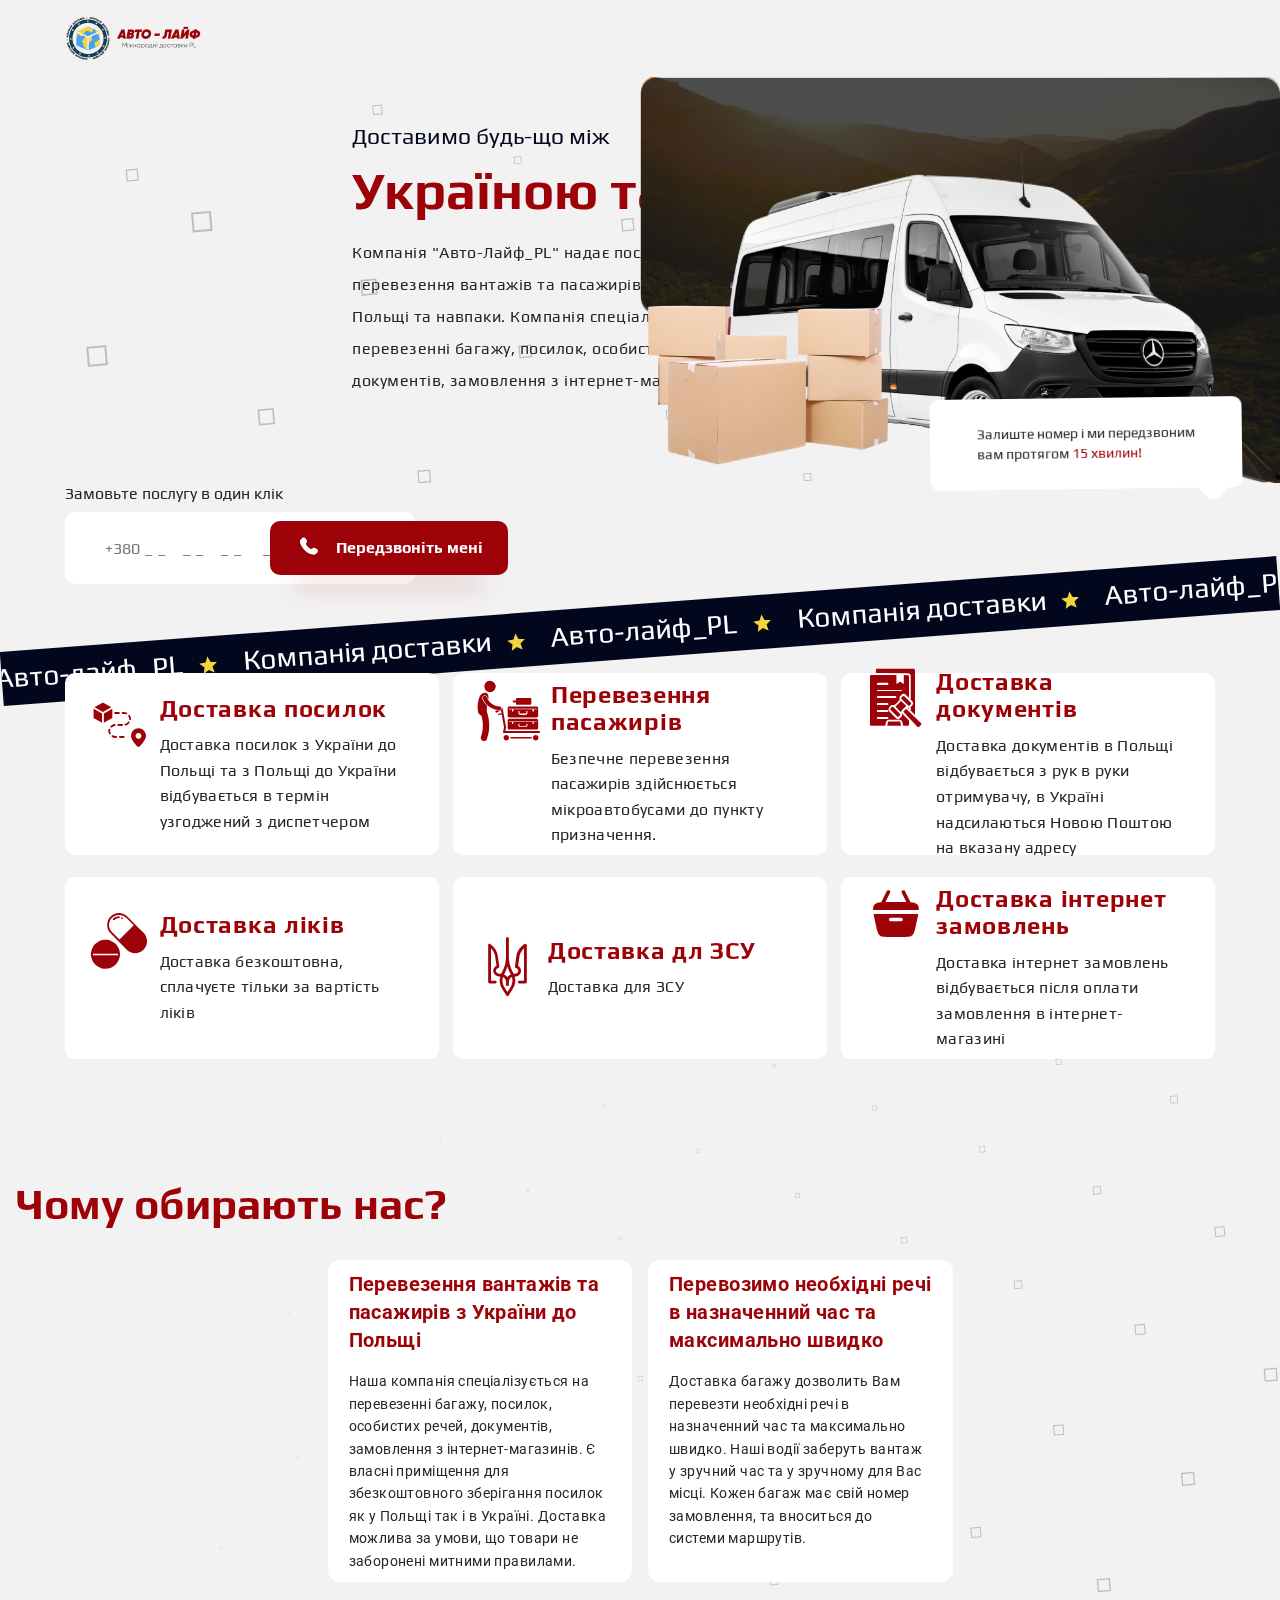
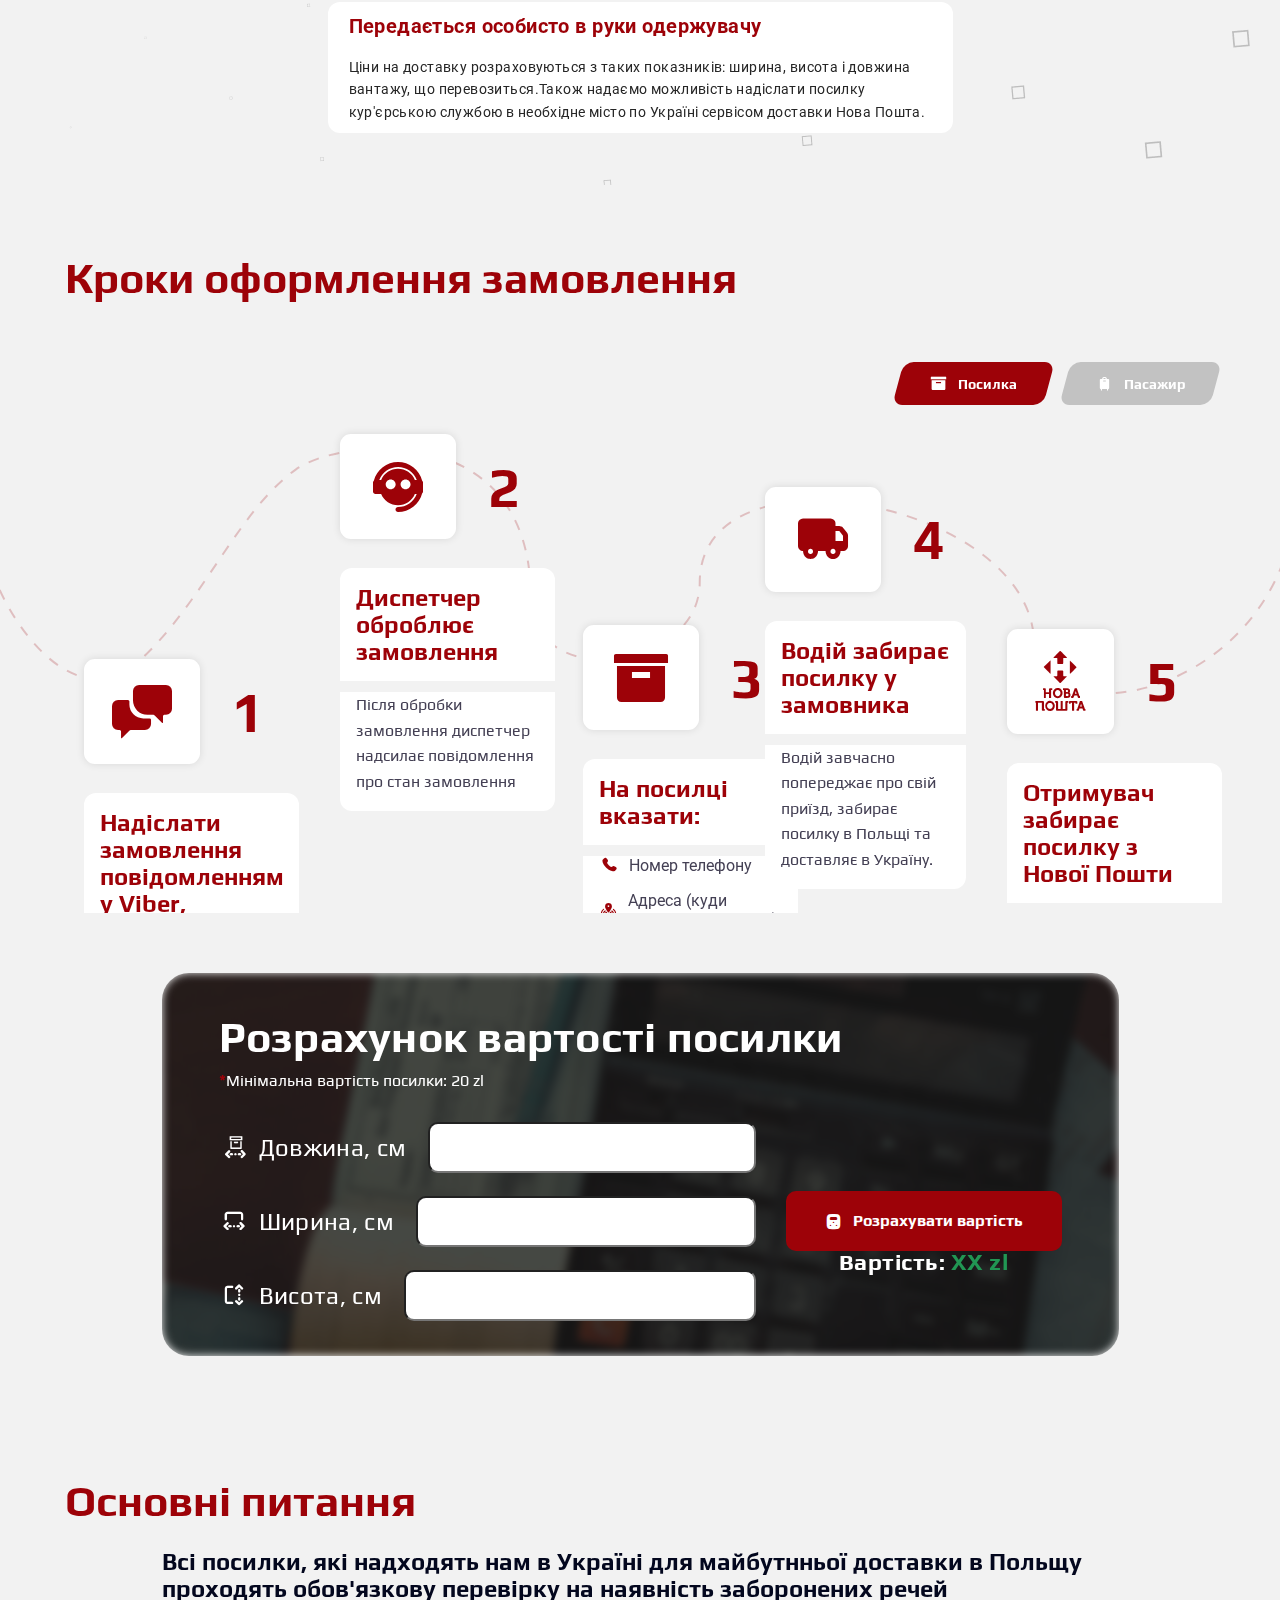
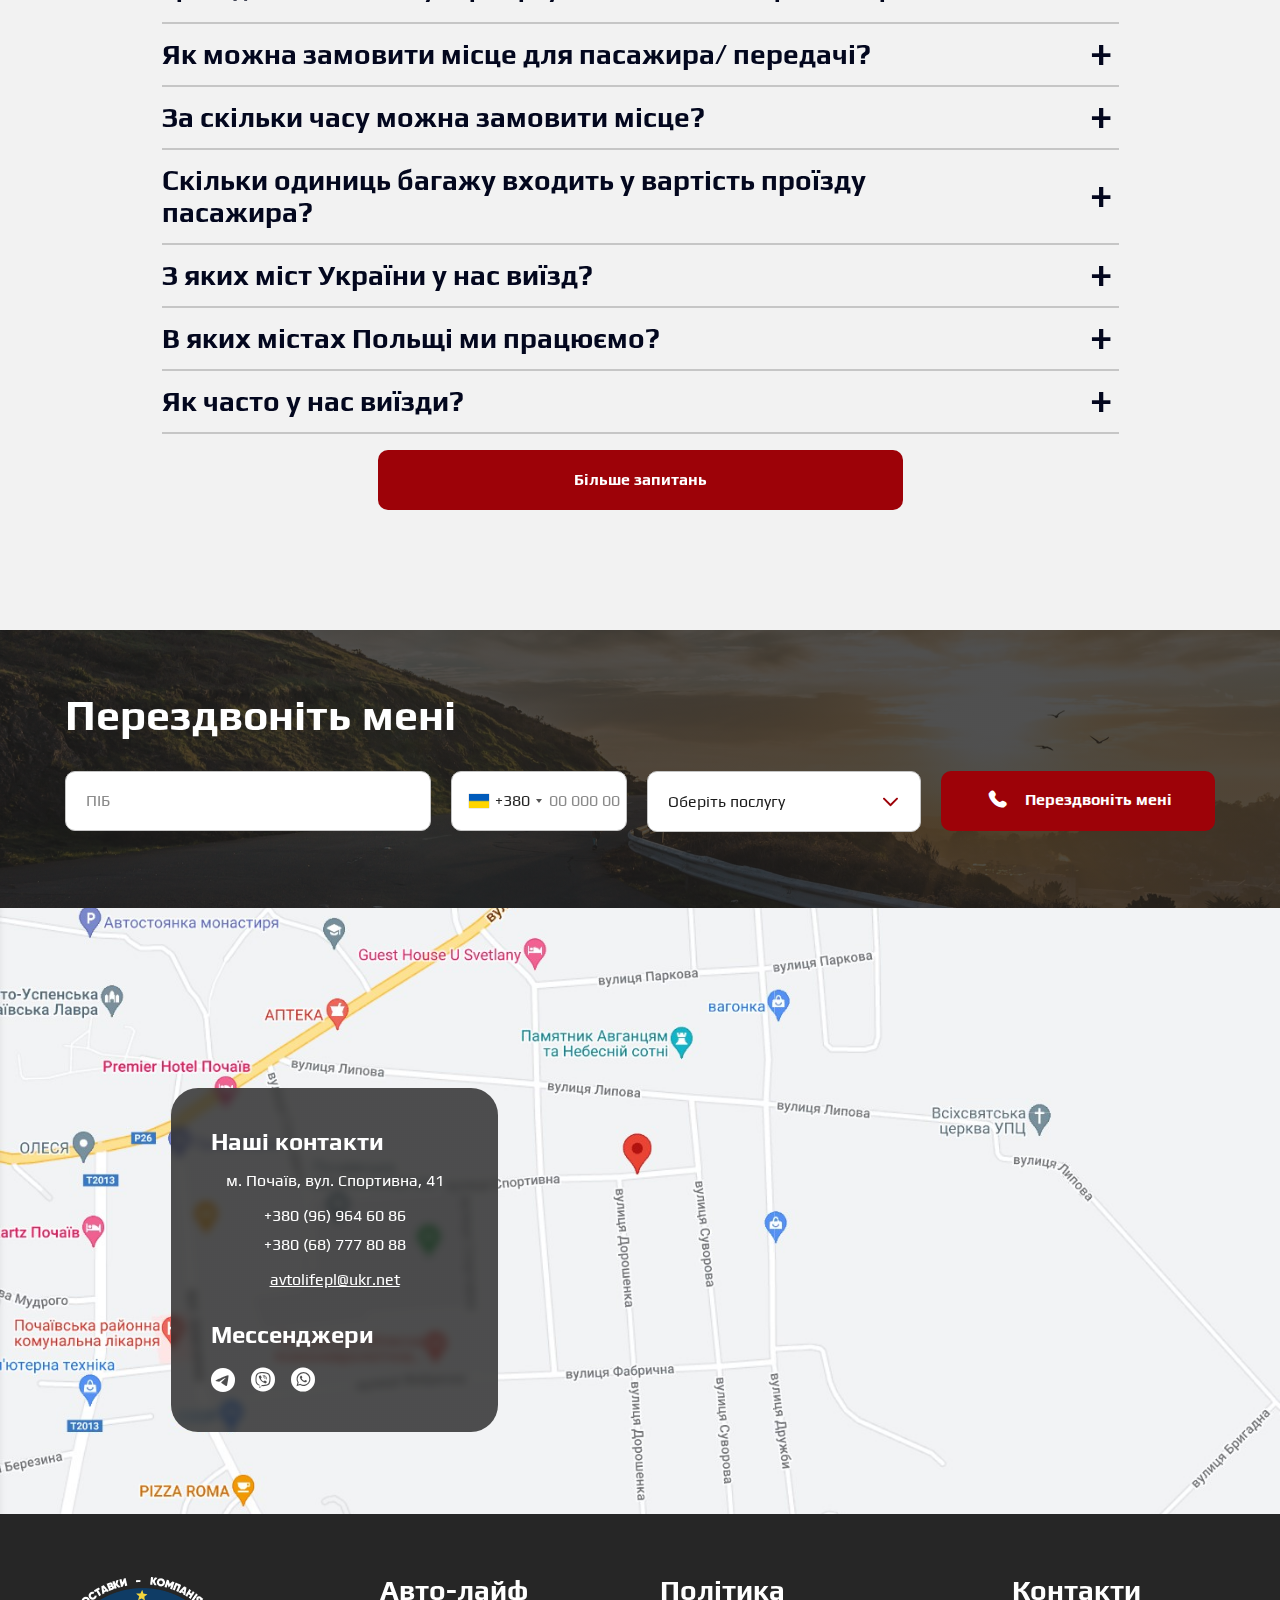
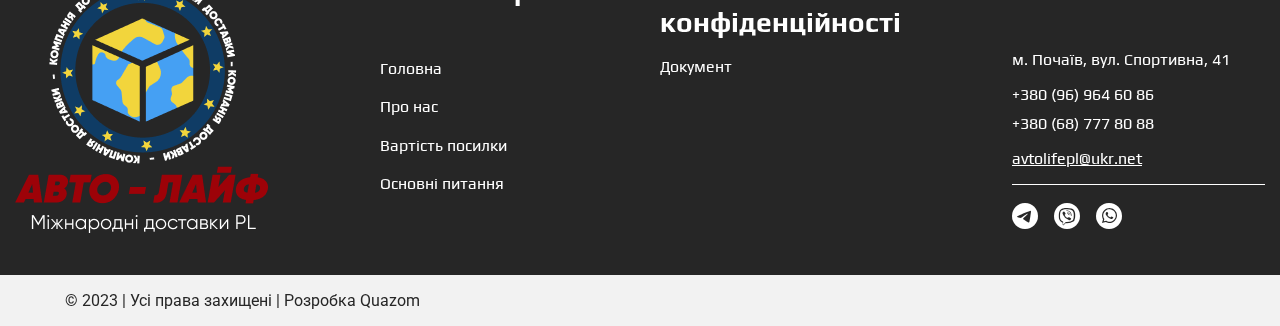
==== commit d2f32dfd: "section questions" ====
--- a/index.html
+++ b/index.html
@@ -569,14 +569,14 @@
             <div class="container">
               <div class="about__wraper-img">
                 <picture>
-                   <source
-                   srcset="./images/about/about-tablet.jpg"
-                   media="(min-width: 768px)"
-                   />
-                   <source
-                     srcset="./images/about/about-mob.jpg"
-                     media="(max-width: 767px)"
-                   />
+                  <source
+                    srcset="./images/about/about-tablet.jpg"
+                    media="(min-width: 768px)"
+                  />
+                  <source
+                    srcset="./images/about/about-mob.jpg"
+                    media="(max-width: 767px)"
+                  />
                   <img
                     src="./images/about/about-mob.jpg"
                     alt="Почтальены"
@@ -632,20 +632,17 @@
           </div>
           <div class="about__wraper-big-img">
             <div class="about__img-big">
-               <picture>
-                  <source
+              <picture>
+                <source
                   srcset="./images/about/about-desktop.jpg"
                   media="(min-width: 1680px)"
-                  />
-                  <source
-                    srcset="./images/about/about-laptop.jpg"
-                    media="(min-width: 1280px)"
-                  />
-                 <img
-                   src="./images/about/about-laptop.jpg"
-                   alt="Почтальены"
-                 />
-               </picture>
+                />
+                <source
+                  srcset="./images/about/about-laptop.jpg"
+                  media="(min-width: 1280px)"
+                />
+                <img src="./images/about/about-laptop.jpg" alt="Почтальены" />
+              </picture>
             </div>
             <div class="about__wraper">
               <div class="about__in-wraper"></div>
@@ -946,8 +943,10 @@
               <h3 class="calc__title" data-i18n="cost.calc">
                 Розрахунок вартості посилки
               </h3>
-              <p class="calc__note" data-i18n="cost.price">
-                *Мінімальна вартість посилки: 20 zl
+              <p class="calc__note">
+                <span class="calc__star">*</span
+                ><span class="calc__min-cost" data-i18n="cost.price"
+                  >Мінімальна вартість посилки: 20 zl</span>
               </p>
               <form action="#" class="calc__form">
                 <div class="calc__container-label">
--- a/css/main.css
+++ b/css/main.css
@@ -1065,7 +1065,7 @@
   background-position: -65px 0px;
   background-repeat: no-repeat;
   padding-top: 32px;
-  overflow: hidden;
+  overflow-x: hidden;
 }
 @media screen and (min-width: 360px) {
   .section.about {
@@ -1109,6 +1109,7 @@
   background-color: var(--color-darkbackground);
   padding: 16px 18px;
   flex-basis: 50%;
+  border-radius: 12px;
 }
 .about__title-text {
   color: var(--color-main-titles);
@@ -1142,7 +1143,7 @@
 .about__wraper {
   position: absolute;
   bottom: -9%;
-  right: 0;
+  right: -2%;
   z-index: 5;
   width: 54%;
   height: calc(
@@ -1189,14 +1190,14 @@
 .about__in-wraper::before {
   content: "";
   background-image: url("../images/about/carNew.svg");
-  background-position: 0 0%;
-  animation: aboutHigherCars 3s linear infinite;
+  background-position: 0 0;
+  animation: aboutHigherCars 300s linear infinite;
 }
 .about__in-wraper::after {
-  content: "";
+  content: attr(data-car);
   background-image: url("../images/about/carNew.svg");
   background-position: 0 90%;
-  animation: aboutHigherCars 3s linear infinite;
+  animation: aboutHigherCars 300s linear infinite;
   transform: scaleX(-1);
 }
 @media screen and (min-width: 360px) {
@@ -1219,9 +1220,6 @@
     width: 47%;
     bottom: -6%;
   }
-  .about__body {
-    font-size: 16px;
-  }
   .about__wraper-img {
     margin-bottom: 60px;
   }
@@ -1244,6 +1242,10 @@
   .about__content {
     margin: 0 auto;
   }
+  .about__body {
+    max-width: 994px;
+    margin: 0 auto;
+  }
   .about__wraper-big-img {
     display: none;
   }
@@ -1254,7 +1256,6 @@
   }
   .about__container-content {
     display: flex;
-    overflow: hidden;
   }
   .about__content {
     flex: 0 0 100%;
@@ -1269,6 +1270,9 @@
   .about__body {
     max-width: 800px;
     margin-bottom: 0;
+  }
+  .about__container-text {
+    padding: 10px 21px;
   }
   .about__content .about__wraper {
     display: none;
@@ -1277,6 +1281,9 @@
     position: relative;
     flex: 0 0 50%;
     transform: translate(-100%, 0px);
+  }
+  .about__wraper-img {
+    margin-bottom: 0;
   }
   .about__img-big {
     position: absolute;
@@ -1308,12 +1315,12 @@
     border-bottom-left-radius: 24px;
   }
   .about__wraper {
-    bottom: 0%;
+    bottom: -2%;
     max-width: 510px;
     width: 53%;
-    height: 27%;
+    height: 140px;
     right: 0%;
-    overflow: hidden;
+    overflow-x: hidden;
   }
   .about__wraper::before {
     background-size: 167px 5px;
@@ -1324,13 +1331,26 @@
   }
 }
 @media screen and (min-width: 1280px) and (max-width: 1680px) {
-  .about__title {
-    margin-bottom: 30px;
+  .about__title-text {
+    font-size: 20px;
+  }
+  .about__body {
+    font-size: 14px;
+    letter-spacing: 0.42px;
+  }
+  .about__container-blocks {
+    gap: 16px;
   }
 }
 @media screen and (min-width: 1680px) {
+  .about__wraper {
+    height: 170px;
+  }
   .about__in-wraper::before, .about__in-wraper::after {
     animation: aboutCar1680 3s linear infinite;
+  }
+  .about__container-text {
+    padding: 40px 30px;
   }
 }
 
@@ -1355,7 +1375,7 @@
     background-position-x: 0;
   }
   100% {
-    background-position-x: -150px;
+    background-position-x: -96px;
   }
 }
 @keyframes aboutCar1680 {
@@ -1363,7 +1383,7 @@
     background-position-x: 0;
   }
   100% {
-    background-position-x: -124px;
+    background-position-x: -116px;
   }
 }
 @keyframes aboutHigherCars {
@@ -1371,7 +1391,7 @@
     background-position-x: 0;
   }
   100% {
-    background-position-x: -11.5vw;
+    background-position-x: -2000%;
   }
 }
 @media screen and (min-width: 1680px) {
@@ -1390,7 +1410,7 @@
   display: flex;
   align-items: center;
   justify-content: center;
-  margin-top: 16px;
+  margin-top: 7px;
   width: 100%;
 }
 .cost__icon {
@@ -1401,9 +1421,9 @@
   margin-right: 7px;
 }
 .cost__price {
-  font-size: 23px;
+  font-size: 14px;
   font-weight: 700;
-  letter-spacing: 0.496px;
+  letter-spacing: 0.353px;
   color: var(--color-darkbackground);
 }
 .cost__number {
@@ -1418,6 +1438,15 @@
   .cost__icon {
     font-size: 53px;
     margin-right: 16px;
+  }
+}
+@media screen and (min-width: 768px) and (max-width: 1280px), (min-width: 1680px) {
+  .cost__wraper {
+    margin-top: 10px;
+  }
+  .cost__price {
+    font-size: 23px;
+    letter-spacing: 0.496px;
   }
 }
 @media screen and (min-width: 1280px) {
@@ -1432,13 +1461,17 @@
     transform: translateX(-50%);
   }
 }
+@media screen and (min-width: 1280px) and (max-width: 1680px) {
+  .cost__wraper {
+    bottom: -24px;
+  }
+}
 
 .calc {
-  min-height: 459px;
-  max-width: 1345px;
+  max-width: 957px;
   margin: 0 auto;
   border-radius: 27px;
-  padding: 16px;
+  padding: 20px;
   position: relative;
   overflow: hidden;
 }
@@ -1458,21 +1491,19 @@
   border-radius: 27px;
 }
 .calc__title {
-  font-size: calc(
-    25px + 18 *
-      ((100vw - 360px) / 408)
-  );
-  line-height: normal;
-  letter-spacing: 0.252px;
+  font-size: 30px;
+  letter-spacing: 0.179px;
   color: var(--color-darkbackground);
-  text-align: center;
   margin-bottom: 10px;
 }
 .calc__note {
-  font-size: 16px;
+  font-size: 14px;
   color: #fff;
-  text-align: center;
-  margin-bottom: 16px;
+  margin-bottom: 32px;
+}
+.calc__star {
+  color: var(--color-main-titles);
+  font-weight: 700;
 }
 .calc__label {
   display: flex;
@@ -1482,46 +1513,40 @@
 .calc__wraper-label {
   display: flex;
   align-items: center;
-  margin-bottom: 10px;
+  margin-bottom: 5px;
 }
 .calc__icon {
-  font-size: calc(
-    19px + 9 *
-      ((100vw - 360px) / 408)
-  );
-  margin-right: 13px;
+  font-size: 20px;
+  margin-right: 8px;
   color: var(--color-darkbackground);
 }
 .calc__icon-btn {
-  font-size: 19px;
+  font-size: 13.5px;
   color: var(--color-darkbackground);
 }
 .calc__name {
-  font-size: calc(
-    16px + 8 *
-      ((100vw - 360px) / 408)
-  );
-  letter-spacing: 0.356px;
+  font-size: 20px;
+  letter-spacing: 0.253px;
   color: var(--color-darkbackground);
 }
 .calc__input {
-  padding: 15.5px 20px;
-  border-radius: 10px;
-  font-size: 16px;
+  padding: 11.85px 14px;
+  border-radius: 7px;
+  font-size: 14px;
   color: #000000;
   width: 100%;
 }
 .calc__btn {
+  font-size: 14px;
+  font-weight: 700;
   display: flex;
   justify-content: center;
   align-items: center;
-  gap: 10px;
-  font-size: 16px;
-  font-weight: 700;
+  gap: 7px;
   width: 100%;
   background: var(--color-btn-hover);
   border-radius: 10px;
-  padding: 30px 18px;
+  padding: 14.75px 18px;
   border: none;
   color: var(--color-darkbackground);
   cursor: pointer;
@@ -1540,15 +1565,12 @@
   margin-left: 16px;
   margin-bottom: 16px;
 }
-@media screen and (min-width: 687px) {
+@media screen and (min-width: 768px) {
   .calc {
     padding: 32px;
   }
   .calc::before {
     background-image: linear-gradient(rgba(27, 27, 27, 0.77), rgba(27, 27, 27, 0.77)), url(../images/cost/cost-tablet.jpg);
-  }
-  .calc__note {
-    margin-bottom: 32px;
   }
   .calc__wraper-label {
     margin-bottom: 0;
@@ -1560,38 +1582,50 @@
     align-items: center;
     margin-bottom: 36px;
   }
-  .calc__label:last-of-type {
-    margin-bottom: 65px;
-  }
-  .calc__icon {
-    margin-right: 11px;
-  }
   .calc__name {
     white-space: nowrap;
   }
   .calc__input {
-    padding: 19px 20px;
-    max-width: 61.5%;
+    max-width: 62.75%;
   }
   .calc__container-error {
     margin-left: 40%;
     margin-bottom: 36px;
   }
 }
-@media screen and (min-width: 768px) {
+@media screen and (min-width: 768px) and (max-width: 1280px), (min-width: 1680px) {
   .calc__title {
     font-size: 43px;
+    letter-spacing: 0.252px;
+  }
+  .calc__note {
+    font-size: 16px;
+  }
+  .calc__icon {
+    font-size: 28px;
+    margin-right: 11px;
   }
   .calc__name {
     font-size: 24px;
-  }
-  .calc__icon {
-    font-size: 28px;
+    letter-spacing: 0.356px;
+  }
+  .calc__input {
+    font-size: 16px;
+    border-radius: 10px;
+    padding: 14.2px 20px;
+  }
+  .calc__icon-btn {
+    font-size: 19px;
+  }
+  .calc__btn {
+    font-size: 16px;
+    gap: 10px;
+    padding: 20.5px 18px;
   }
 }
 @media screen and (min-width: 1280px) {
   .calc {
-    padding: 54px 80px 50px 80px;
+    padding: 39px 57px 35px;
   }
   .calc::before {
     background-image: linear-gradient(rgba(27, 27, 27, 0.77), rgba(27, 27, 27, 0.77)), url(../images/cost/cost-desktop.jpg);
@@ -1602,18 +1636,18 @@
     justify-content: space-between;
     gap: 30px;
   }
-  .calc__title, .calc__note {
-    text-align: left;
-  }
   .calc__container-label {
     max-width: 753px;
     width: 100%;
   }
+  .calc__label {
+    margin-bottom: 23px;
+  }
   .calc__label:last-of-type {
     margin-bottom: 0;
   }
   .calc__input {
-    max-width: 544px;
+    max-width: 362px;
   }
   .calc__container-error {
     font-size: 16px;
@@ -1621,7 +1655,7 @@
   }
   .calc__container-btn-price {
     position: relative;
-    max-width: 388px;
+    max-width: 276px;
     width: 100%;
   }
   .calc__btn {
@@ -1629,14 +1663,20 @@
     margin-left: auto;
   }
 }
-@media screen and (min-width: 1280px) and (max-width: 1366px) {
+@media screen and (min-width: 1680px) {
+  .calc {
+    max-width: 1345px;
+    padding: 54px 80px 50px;
+  }
+  .calc__label {
+    margin-bottom: 32px;
+  }
   .calc__input {
-    max-width: 435px;
-  }
-}
-@media screen and (min-width: 1366px) and (max-width: 1680px) {
-  .calc__input {
-    max-width: 520px;
+    max-width: 544px;
+    padding: 19.2px 20px;
+  }
+  .calc__container-btn-price {
+    max-width: 388px;
   }
 }
 
@@ -1662,22 +1702,17 @@
 }
 
 .questions__title {
-  text-align: center;
-  margin-bottom: 32px;
+  margin-bottom: 14px;
 }
 .questions__inform {
-  font-size: 24px;
+  font-size: 16px;
   font-weight: 700;
-  font-size: calc(
-    20px + 4 *
-      ((100vw - 360px) / 408)
-  );
   color: var(--color-menu);
   margin: 0 auto 16px;
-  max-width: 1346px;
+  max-width: 957px;
 }
 .questions__btn {
-  font-size: 16px;
+  font-size: 14px;
   font-weight: 700;
   max-width: 525px;
   width: 100%;
@@ -1694,50 +1729,68 @@
 .questions__btn:hover, .questions__btn:focus {
   background-color: rgba(157, 2, 8, 0.8);
 }
-@media screen and (min-width: 768px) {
+@media screen and (min-width: 768px) and (max-width: 1280px), (min-width: 1680px) {
+  .questions__title {
+    margin-bottom: 32px;
+  }
   .questions__inform {
     font-size: 24px;
     margin-bottom: 20px;
   }
-}
-@media screen and (min-width: 1280px) {
+  .questions__btn {
+    font-size: 16px;
+  }
+}
+@media screen and (min-width: 1280px) and (max-width: 1680px) {
   .questions__title {
-    text-align: left;
-    margin-bottom: 58px;
+    margin-bottom: 23px;
+  }
+}
+@media screen and (min-width: 1680px) {
+  .questions__inform {
+    max-width: 1346px;
   }
 }
 
 .accordion-container {
-  max-width: 1346px;
+  max-width: 957px;
   border-top: 2px solid #c6c6c6;
-  margin: 0 auto 20px;
+  margin: 0 auto 32px;
+}
+@media screen and (min-width: 1280px) {
+  .accordion-container {
+    margin-bottom: 16px;
+  }
+}
+@media screen and (min-width: 1680px) {
+  .accordion-container {
+    max-width: 1346px;
+    margin-bottom: 20px;
+  }
 }
 
 .ac {
   border: none;
   margin: 0;
   border-bottom: 2px solid #c6c6c6;
+  background-color: transparent;
 }
 
 .ac .ac-trigger {
+  font-size: 20px;
   font-weight: 700;
-  padding: 20px 46px 20px 0;
-  font-size: calc(
-    20px + 8 *
-      ((100vw - 360px) / 408)
-  );
+  padding: 20px 46px 16px 0;
   font-family: inherit;
   color: var(--color-menu);
 }
 .ac .ac-trigger::after {
   font-size: 40px;
-  color: #0f3c65;
+  color: var(--color-menu);
 }
 @media screen and (min-width: 768px) {
   .ac .ac-trigger {
-    font-size: 28px;
-    line-height: 1.1785714286;
     padding-right: 71px;
+    padding-bottom: 18px;
   }
   .ac .ac-trigger::after {
     font-size: 70px;
@@ -1747,21 +1800,38 @@
 @media screen and (min-width: 1280px) {
   .ac .ac-trigger {
     padding-right: 135px;
+    padding-bottom: 15px;
   }
   .ac .ac-trigger::after {
     font-size: 42px;
     right: 15px;
   }
 }
+@media screen and (min-width: 1280px) and (max-width: 1680px) {
+  .ac .ac-trigger {
+    padding-top: 14px;
+  }
+}
+@media screen and (min-width: 768px) and (max-width: 1280px), (min-width: 1680px) {
+  .ac .ac-trigger {
+    font-size: 28px;
+  }
+}
+@media screen and (min-width: 1680px) {
+  .ac .ac-trigger {
+    padding-bottom: 21px;
+  }
+}
 
 .ac .ac-panel .ac-text {
   color: #444054;
-  font-size: 16px;
+  font-size: 14px;
   padding: 0 0 16px 0;
   font-family: inherit;
 }
-@media screen and (min-width: 768px) {
+@media screen and (min-width: 768px) and (max-width: 1280px), (min-width: 1680px) {
   .ac .ac-panel .ac-text {
+    font-size: 16px;
     padding: 0 0 20px 0;
   }
 }
@@ -2416,27 +2486,34 @@
 @media screen and (min-width: 1280px) {
   .section.steps {
     height: calc(
-    900px + 50 *
+    720px + 70 *
       ((100vw - 1280px) / 640)
+  );
+  }
+}
+@media screen and (min-width: 1680px) and (max-width: 1920px) {
+  .section.steps {
+    height: calc(
+    920px + 20 *
+      ((100vw - 1920px) / 640)
   );
   }
 }
 @media screen and (min-width: 1920px) and (max-width: 2560px) {
   .section.steps {
     height: calc(
-    950px + 90 *
+    920px + 90 *
       ((100vw - 1920px) / 640)
   );
   }
 }
 @media screen and (min-width: 2560px) {
   .section.steps {
-    height: 1040px;
+    height: 1010px;
   }
 }
 
 .steps .title {
-  text-align: center;
   margin-bottom: 32px;
 }
 .steps__wraper {
@@ -2449,15 +2526,15 @@
   align-items: center;
   justify-content: center;
   flex-wrap: wrap;
-  gap: 20px;
-  margin-bottom: 44px;
+  gap: 16px;
+  margin-bottom: 32px;
 }
 .steps__btn {
   display: flex;
   align-items: center;
   justify-content: center;
   gap: 16px;
-  width: 212.5px;
+  width: 156px;
   height: 60px;
   border: none;
   font-size: 16px;
@@ -2486,13 +2563,18 @@
 }
 @media screen and (min-width: 480px) {
   .steps__wraper {
-    max-width: 461px;
+    max-width: 704px;
+  }
+}
+@media screen and (min-width: 768px) {
+  .steps__container-btn {
+    margin-bottom: 64px;
   }
 }
 @media screen and (min-width: 1280px) {
   .steps__container-btn {
     justify-content: flex-end;
-    margin-bottom: 105px;
+    margin-bottom: 42px;
   }
   .steps .title {
     text-align: left;
@@ -2511,42 +2593,72 @@
     height: auto;
   }
 }
-
-.steps-list__item:not(:last-child) {
-  margin-bottom: 29px;
-}
+@media screen and (min-width: 768px) and (max-width: 1280px), (min-width: 1680px) {
+  .steps__btn {
+    width: 212.5px;
+  }
+}
+@media screen and (min-width: 1280px) and (max-width: 1680px) {
+  .steps__btn {
+    font-size: 14px;
+    width: 151px;
+    height: 43px;
+    gap: 11px;
+    border-radius: 10px;
+  }
+  .steps__icon {
+    font-size: 17px;
+  }
+}
+@media screen and (min-width: 1680px) {
+  .steps__container-btn {
+    margin-bottom: 59px;
+  }
+}
+
 .steps-list__item {
   color: var(--color-main-titles);
 }
 .steps-list__wraper {
   display: flex;
   align-items: center;
-  gap: 20px;
-  margin-bottom: 20px;
+  justify-content: center;
+  gap: 16px;
+  margin-bottom: 16px;
 }
 .steps-list__icon {
   display: inline-block;
-  font-size: 60px;
-  padding: 13px 13px 12px 12px;
+  font-size: 40px;
+  padding: 17.5px;
   transition: outline 250ms linear;
+  background: #ffffff;
+  box-shadow: 0px 0px 8px rgba(0, 0, 0, 0.11);
+  border-radius: 7px;
 }
 .steps-list__svg {
   display: block;
+  width: 40px;
+  height: 40px;
 }
 .steps-list__number {
   font-weight: 700;
-  font-size: 52px;
+  font-size: 40px;
 }
 .steps-list__title {
   font-weight: 700;
   font-size: 20px;
-  margin-bottom: 16px;
 }
 .steps-list__text {
   color: #444054;
   font-size: 14px;
-}
-@media screen and (min-width: 480px) {
+  line-height: 160%;
+}
+@media screen and (max-width: 480px) {
+  .steps-list__item:not(:last-child) {
+    margin-bottom: 16px;
+  }
+}
+@media screen and (min-width: 480px) and (max-width: 1280px) {
   .steps-list {
     display: flex;
     flex-wrap: wrap;
@@ -2555,26 +2667,64 @@
     margin-left: -20px;
   }
   .steps-list__item {
+    display: flex;
+    flex-direction: column;
     margin-top: 20px;
     margin-left: 20px;
     flex-basis: calc((100% - 40px) / 2);
   }
-}
-@media screen and (min-width: 768px) {
+  .steps-list__text {
+    flex-grow: 1;
+  }
+}
+@media screen and (min-width: 768px) and (max-width: 1280px) {
+  .steps-list__wraper {
+    gap: 32px;
+  }
+  .steps-list__icon {
+    padding: 22.5px 28px;
+  }
   .steps-list__text {
     font-size: 16px;
-    line-height: 1.6;
-  }
-}
-@media screen and (min-width: 1280px) {
-  .steps-list {
-    display: block;
-  }
-  .steps-list, .steps-list__item, .steps-list__item:not(:last-child) {
-    margin: 0;
-  }
+  }
+}
+@media screen and (min-width: 768px) and (max-width: 1280px), (min-width: 1680px) {
+  .steps-list__icon {
+    font-size: 60px;
+    border-radius: 11px;
+  }
+  .steps-list__wraper {
+    margin-bottom: 29px;
+  }
+  .steps-list__svg {
+    width: 60px;
+    height: 60px;
+  }
+  .steps-list__number {
+    font-size: 56px;
+  }
+  .steps-list__title {
+    font-size: 24px;
+  }
+}
+@media screen and (max-width: 1280px) {
+  .steps-list__title, .steps-list__text {
+    background-color: var(--color-darkbackground);
+    padding: 16px;
+  }
+  .steps-list__title {
+    border-top-left-radius: 12px;
+    border-top-right-radius: 12px;
+  }
+  .steps-list__text {
+    border-bottom-left-radius: 12px;
+    border-bottom-right-radius: 12px;
+    padding-top: 0;
+  }
+}
+@media screen and (min-width: 1280px) {
   .steps-list__item {
-    max-width: 14.7%;
+    max-width: 16.8%;
     position: absolute;
     z-index: 2;
   }
@@ -2587,52 +2737,96 @@
     left: 25%;
   }
   .steps-list__item:nth-child(3) {
+    top: calc(17.4vw - 65px);
+    left: 44%;
+  }
+  .steps-list__item:nth-child(4) {
+    top: calc(5.8vw - 55px);
+    right: 24.5%;
+  }
+  .steps-list__item:nth-child(5) {
+    top: calc(22vw - 120px);
+    right: 4.5%;
+  }
+  .steps-list__wraper {
+    justify-content: left;
+  }
+  .steps-list__title {
+    margin-bottom: 11px;
+  }
+}
+@media screen and (min-width: 1280px) and (max-width: 1680px) {
+  .steps-list__item:nth-child(4) {
+    max-width: 15.7%;
+  }
+}
+@media screen and (min-width: 1680px) {
+  .steps-list__item {
+    max-width: 14.7%;
+  }
+  .steps-list__icon {
+    padding: 22.5px;
+  }
+  .steps-list__wraper {
+    gap: 20px;
+  }
+  .steps-list__title {
+    margin-bottom: 16px;
+  }
+  .steps-list__item:nth-child(2) {
+    top: -41px;
+  }
+  .steps-list__item:nth-child(3) {
     top: calc(16.4vw - 65px);
-    left: 44%;
+    left: 43.5%;
   }
   .steps-list__item:nth-child(4) {
     top: calc(4.8vw - 55px);
-    right: 25%;
+    right: 25.5%;
   }
   .steps-list__item:nth-child(5) {
-    top: calc(20vw - 120px);
-    right: 7%;
-  }
-  .steps-list__icon {
-    padding: 22.5px;
-    background: #ffffff;
-    box-shadow: 0px 0px 8px rgba(0, 0, 0, 0.11);
-    border-radius: 11px;
-  }
-  .steps-list__number {
-    font-size: calc(
-    52px + 4 *
-      ((100vw - 1280px) / 640)
-  );
-  }
-  .steps-list__title {
-    font-size: calc(
-    20px + 4 *
-      ((100vw - 1280px) / 640)
-  );
+    top: calc(19.5vw - 120px);
+    right: 7.3%;
   }
 }
 
 .parcel-direct__item {
   display: flex;
   align-items: center;
-  gap: 10px;
+  gap: 4px;
 }
 .parcel-direct__item:not(:last-child) {
-  margin-bottom: 16px;
+  margin-bottom: 11px;
 }
 .parcel-direct__icon {
-  font-size: 19px;
+  font-size: 16px;
 }
 .parcel-direct__text {
-  color: var(--color-menu-text);
+  color: #444054;
+  font-family: var(--fonts-footer-menu);
   font-size: 14px;
-  line-height: 1.1428571429;
+}
+@media screen and (max-width: 1280px) {
+  .parcel-direct {
+    background-color: var(--color-darkbackground);
+    border-bottom-left-radius: 12px;
+    border-bottom-right-radius: 12px;
+    padding: 0 16px 16px;
+  }
+}
+@media screen and (min-width: 768px) and (max-width: 1280px), (min-width: 1680px) {
+  .parcel-direct__item {
+    gap: 10px;
+  }
+  .parcel-direct__item:not(:last-child) {
+    margin-bottom: 16px;
+  }
+  .parcel-direct__icon {
+    font-size: 19px;
+  }
+  .parcel-direct__text {
+    font-size: 16px;
+  }
 }
 
 .is-open {
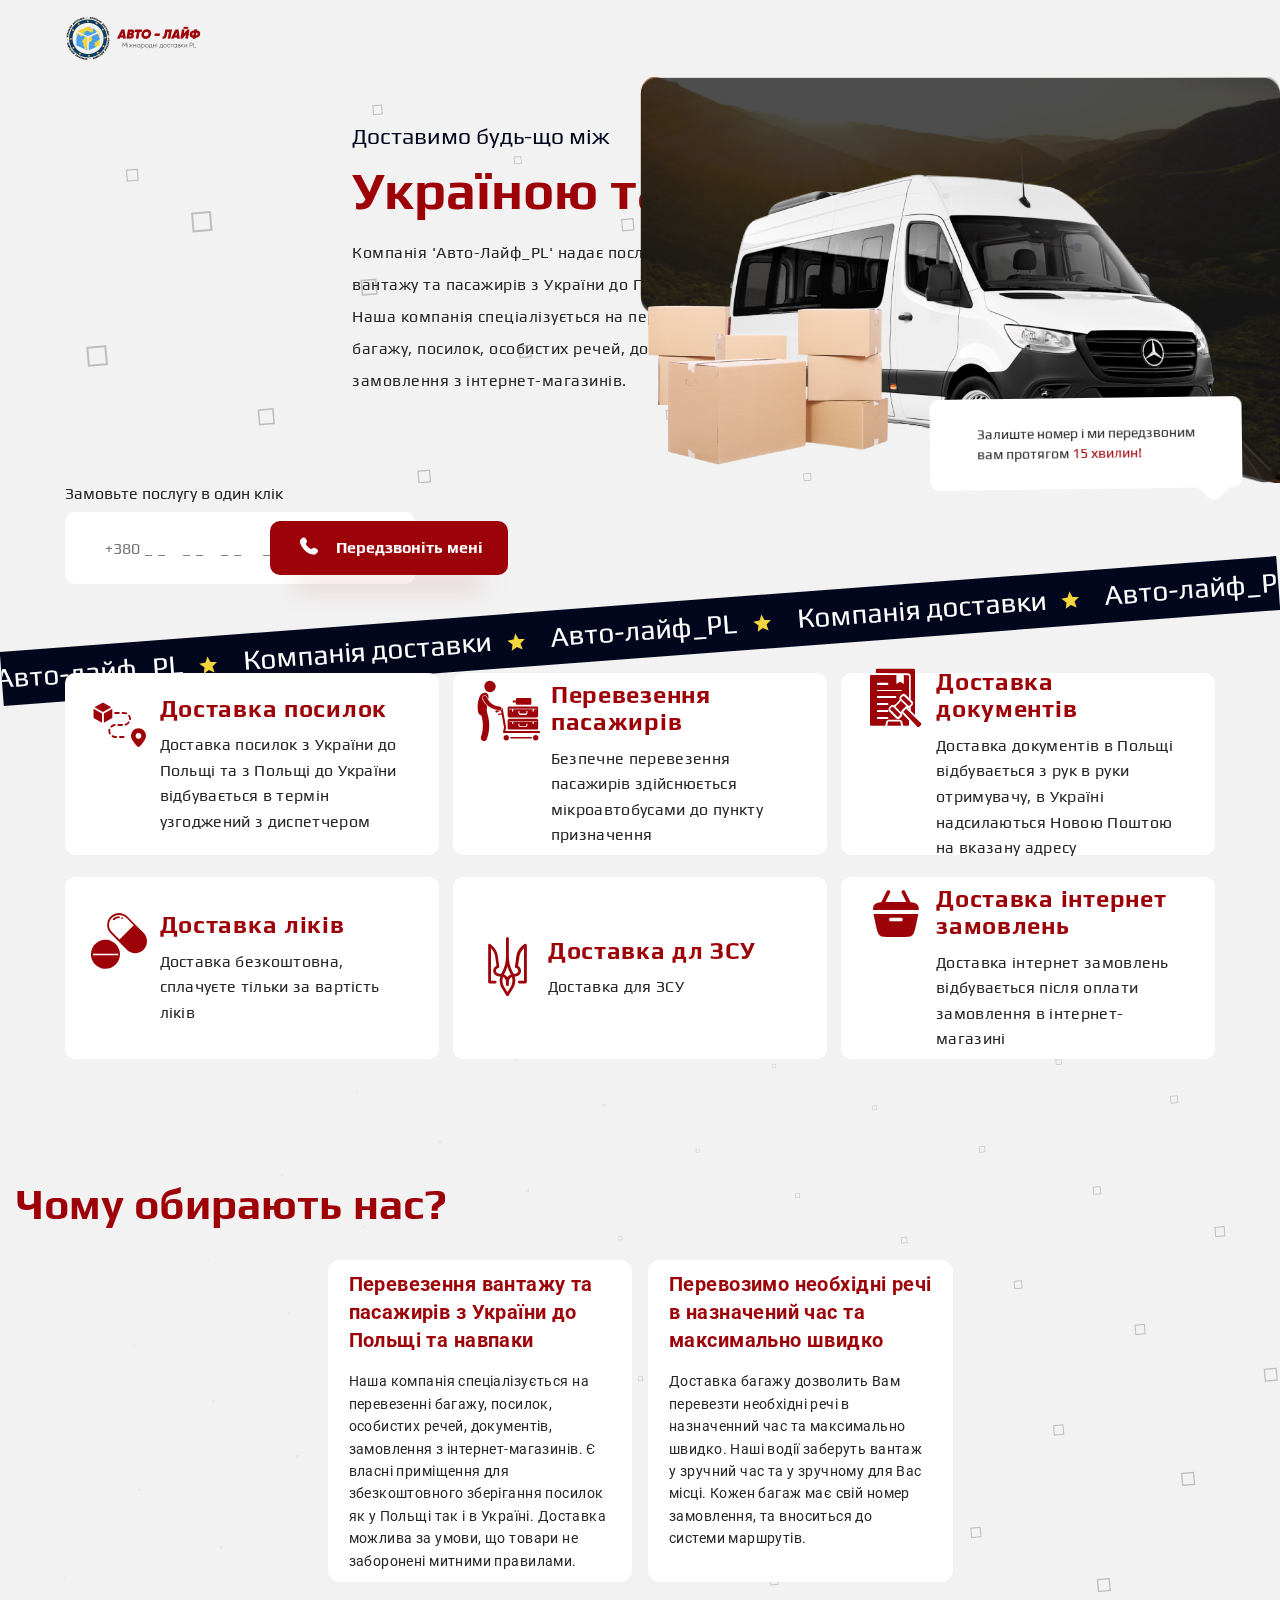
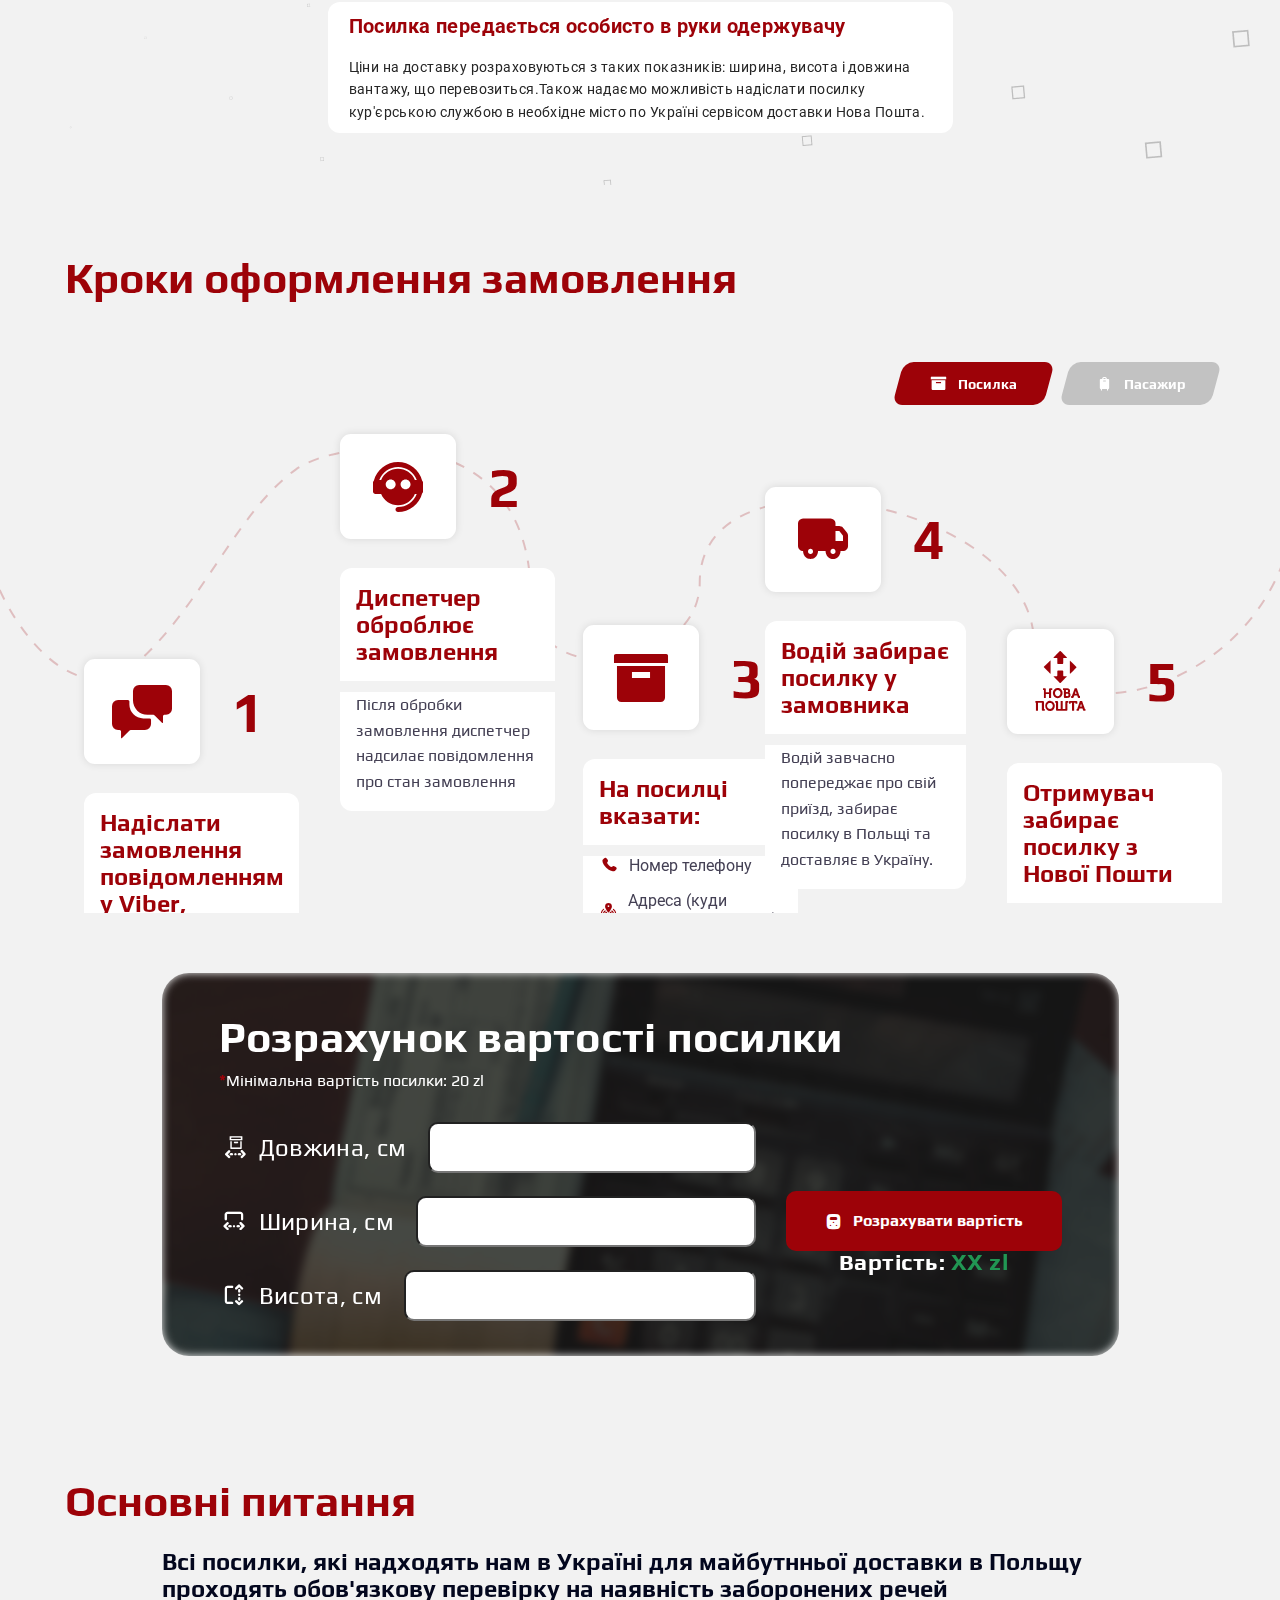
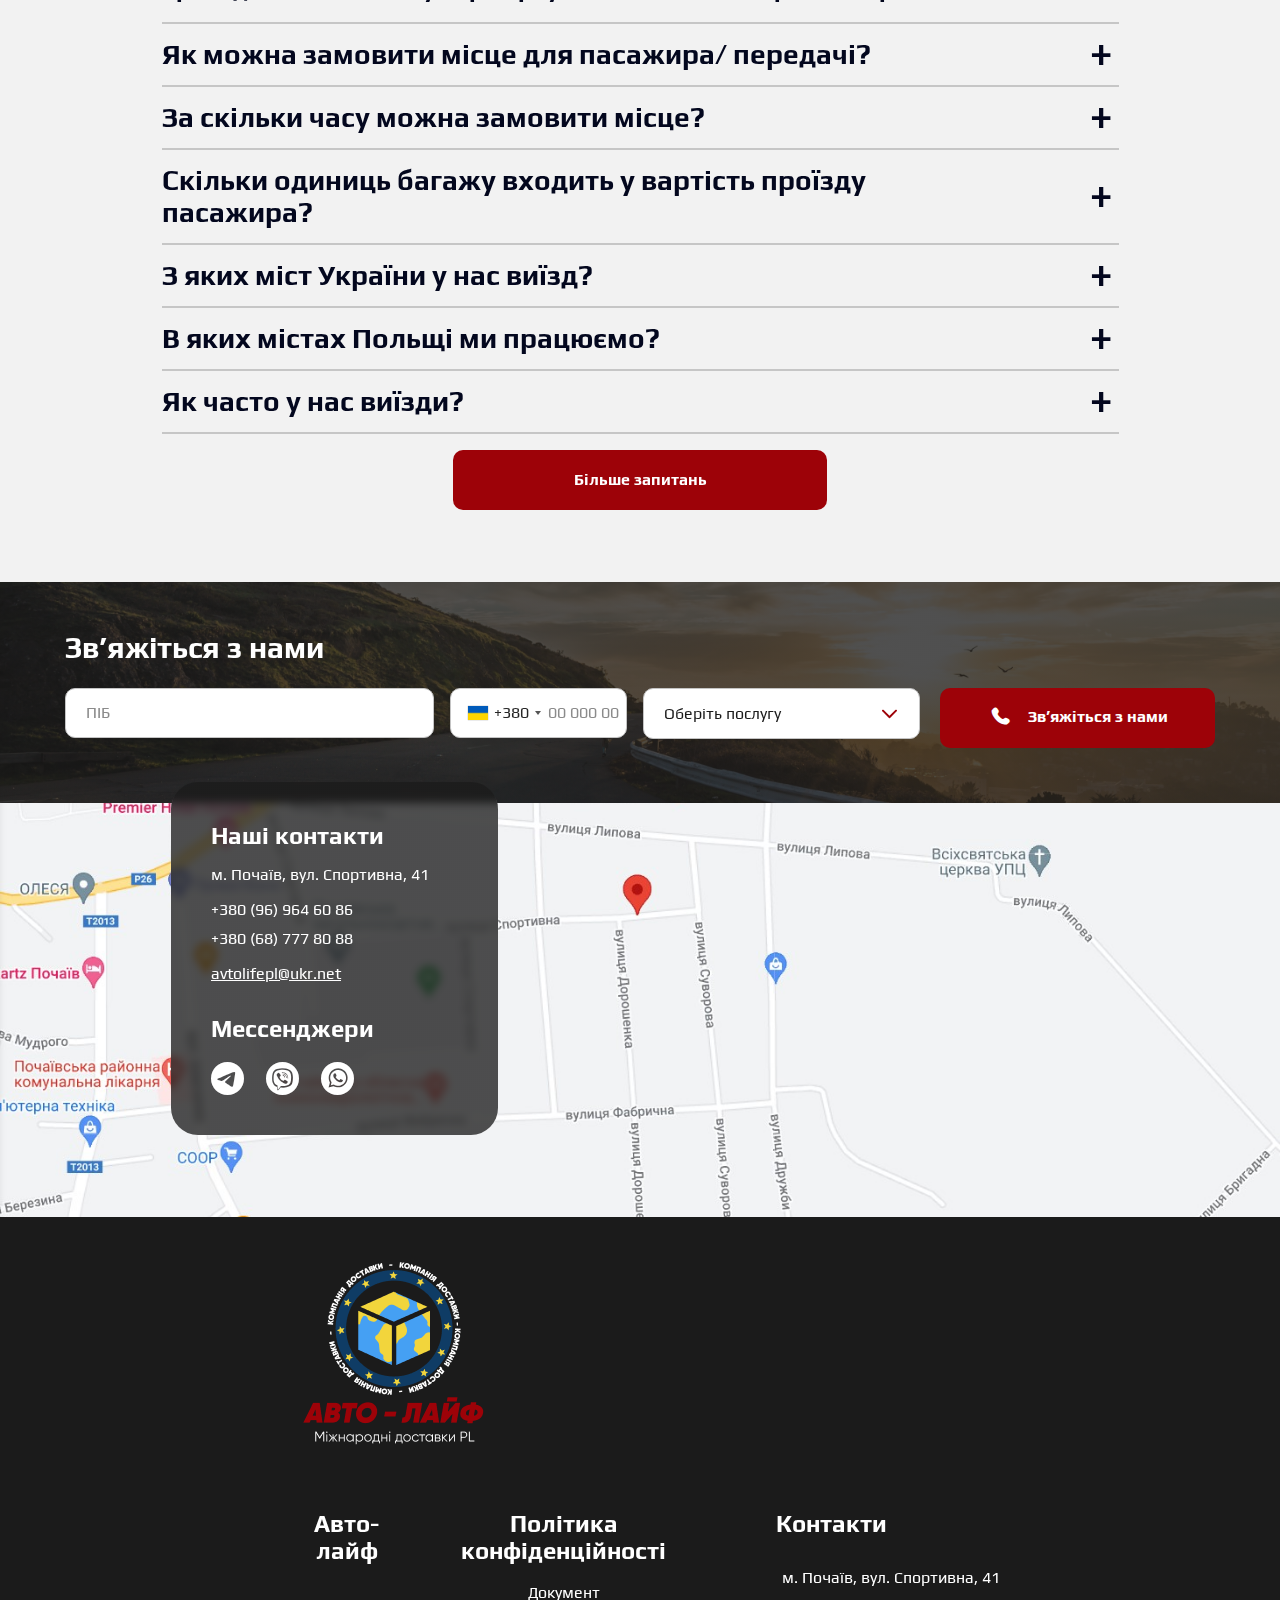
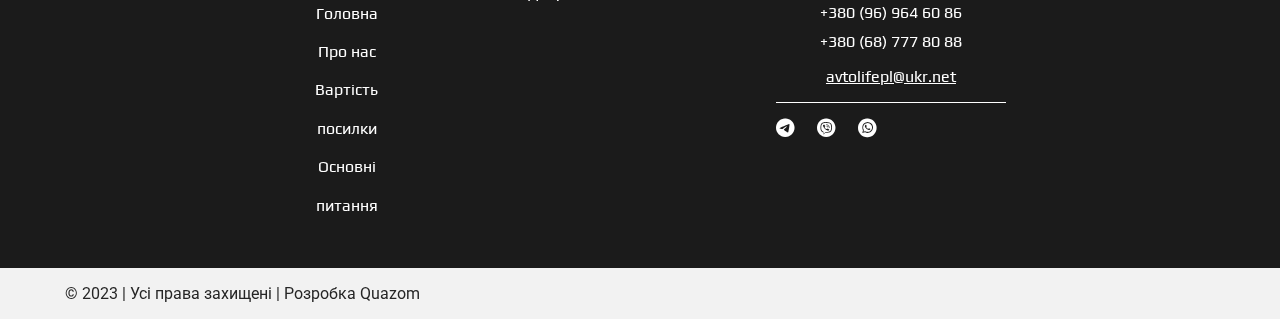
==== commit 9d49297f: "add translations" ====
--- a/index.html
+++ b/index.html
@@ -292,8 +292,8 @@
                   <span class="text-hero title" data-i18n="hero.countries"
                     >Україною та Польшею</span
                   >
-                  <p class="info-hero">
-                    Компанія "Авто-Лайф_PL" надає послуги з перевезення вантажів
+                  <p class="info-hero" data-i18n="hero.text">
+                    Компанія "Авто-Лайф_PL" надає послуги з перевезення вантажу
                     та пасажирів з України до Польщі та навпаки. Компанія
                     спеціалізується на перевезенні багажу, посилок, особистих
                     речей, документів, замовлення з інтернет-магазинів
@@ -301,7 +301,10 @@
                 </div>
               </div>
               <form class="form-phone form-phone--desktop">
-                <label class="form-phone__label" for="hero-phone"
+                <label
+                  class="form-phone__label"
+                  for="hero-phone"
+                  data-i18n="hero.order"
                   >Замовьте послугу в один клік</label
                 >
                 <div class="form-phone__wraper">
@@ -314,15 +317,19 @@
                   />
                   <button type="submit" class="form-phone__submit">
                     <i class="form-phone__icon icon-phone"></i>
-                    Передзвоніть мені
+                    <span data-i18n="feedback.connect">Зв’яжіться з нами</span>
                   </button>
                 </div>
                 <span class="form-phone__error"></span>
               </form>
               <p class="leave-phone-hero">
-                Залиште номер і ми передзвоним <br />
-                вам протягом
-                <span class="leave-phone-time">15 хвилин!</span>
+                <span data-i18n="hero.leave"
+                  >Залиште номер і ми передзвонимо <br />
+                  Вам</span
+                ><br /><span data-i18n="hero.within">протягом</span>
+                <span class="leave-phone-time" data-i18n="hero.min"
+                  >15 хвилин!</span
+                >
               </p>
             </div>
           </div>
@@ -479,7 +486,7 @@
                     data-i18n="services.shipping.text"
                   >
                     Безпечне перевезення пасажирів здійснюється мікроавтобусами
-                    до пункту призначення.
+                    до пункту призначення
                   </p>
                 </div>
               </div>
@@ -590,8 +597,9 @@
               <div class="about__body">
                 <div class="about__container-blocks">
                   <div class="about__container-text">
-                    <h3 class="about__title-text">
-                      Перевезення вантажів та пасажирів з України до Польщі
+                    <h3 class="about__title-text" data-i18n="about.titleFirst">
+                      Перевезення вантажу та пасажирів з України до Польщі та
+                      навпаки
                     </h3>
                     <span data-i18n="about.textFirst">
                       Наша компанія спеціалізується на перевезенні багажу,
@@ -603,7 +611,7 @@
                     </span>
                   </div>
                   <div class="about__container-text">
-                    <h3 class="about__title-text">
+                    <h3 class="about__title-text" data-i18n="about.titleSecond">
                       Перевозимо необхідні речі в назначенний час та максимально
                       швидко
                     </h3>
@@ -617,7 +625,7 @@
                   </div>
                 </div>
                 <div class="about__container-text about__container-text--last">
-                  <h3 class="about__title-text">
+                  <h3 class="about__title-text" data-i18n="about.titleThird">
                     Передається особисто в руки одержувачу
                   </h3>
                   <span data-i18n="about.textThird">
@@ -946,7 +954,8 @@
               <p class="calc__note">
                 <span class="calc__star">*</span
                 ><span class="calc__min-cost" data-i18n="cost.price"
-                  >Мінімальна вартість посилки: 20 zl</span>
+                  >Мінімальна вартість посилки: 20 zl</span
+                >
               </p>
               <form action="#" class="calc__form">
                 <div class="calc__container-label">
@@ -1088,13 +1097,6 @@
       </section>
 
       <section class="section connect" id="connect">
-        <!-- <iframe
-          src="https://www.google.com/maps/embed?pb=!1m18!1m12!1m3!1d5279.159263413704!2d25.51505614264876!3d50.00318379981203!2m3!1f0!2f0!3f0!3m2!1i1024!2i768!4f13.1!3m3!1m2!1s0x472fe61c00acdf07%3A0x37a2fa407f1c6993!2sVulytsya%20Sportyvna%2C%2041%2C%20Pochaiv%2C%20Ternopil&#39;s&#39;ka%20oblast%2C%2047026!5e0!3m2!1sen!2sua!4v1686126470134!5m2!1sen!2sua"
-          style="border: 0"
-          allowfullscreen=""
-          loading="lazy"
-          referrerpolicy="no-referrer-when-downgrade"
-        ></iframe> -->
         <picture>
           <source
             srcset=".//images/contacts/map-mob.jpg"
@@ -1193,61 +1195,65 @@
           <picture>
             <source
               srcset="./images/footer/logo-footer.png"
+              media="(min-width: 1680px)"
+            />
+            <source
+              srcset="./images/footer/logo-laptop-footer.png"
               media="(min-width: 1280px)"
             />
             <source
-              srcset="./images/footer/logo-footer.png"
-              media="(min-width: 492px)"
-            />
-            <source
-              srcset="./images/footer/logo-footer.png"
-              media="(max-width: 492px)"
+              srcset="./images/footer/logo-tablet-footer.png"
+              media="(min-width: 768px)"
+            />
+            <source
+              srcset="./images/footer/logo-mob-footer.png"
+              media="(max-width: 768px)"
             />
             <img
-              src="./images/footer/logo-footer.png"
+              src="./images/footer/logo-mob-footer.png"
               alt="Логотип"
               class="footer__img"
             />
           </picture>
         </a>
-
-        <div class="footer__wraper">
-          <div class="footer__wraper_menu">
-            <h2 class="footer__title" data-i18n="header.avto">Авто-лайф</h2>
-            <ul class="footer-menu">
-              <li class="footer-menu__item">
-                <a
-                  href="#head"
-                  class="footer-menu__link anchor"
-                  data-i18n="header.main"
-                  >Головна</a
-                >
-              </li>
-              <li class="footer-menu__item">
-                <a
-                  href="#about"
-                  class="footer-menu__link anchor"
-                  data-i18n="header.aboutUs"
-                  >Про нас</a
-                >
-              </li>
-              <li class="footer-menu__item">
-                <a
-                  href="#cost"
-                  class="footer-menu__link anchor"
-                  data-i18n="header.costParcel"
-                  >Вартість посилки</a
-                >
-              </li>
-              <li class="footer-menu__item">
-                <a
-                  href="#questions"
-                  class="footer-menu__link anchor"
-                  data-i18n="header.basicQuestions"
-                  >Основні питання</a
-                >
-              </li>
-              <!-- <li class="footer-menu__item">
+        <div class="footer__links-wraper">
+          <div class="footer__wraper">
+            <div class="footer__wraper_menu">
+              <h2 class="footer__title" data-i18n="header.avto">Авто-лайф</h2>
+              <ul class="footer-menu">
+                <li class="footer-menu__item">
+                  <a
+                    href="#head"
+                    class="footer-menu__link anchor"
+                    data-i18n="header.main"
+                    >Головна</a
+                  >
+                </li>
+                <li class="footer-menu__item">
+                  <a
+                    href="#about"
+                    class="footer-menu__link anchor"
+                    data-i18n="header.aboutUs"
+                    >Про нас</a
+                  >
+                </li>
+                <li class="footer-menu__item">
+                  <a
+                    href="#cost"
+                    class="footer-menu__link anchor"
+                    data-i18n="header.costParcel"
+                    >Вартість посилки</a
+                  >
+                </li>
+                <li class="footer-menu__item">
+                  <a
+                    href="#questions"
+                    class="footer-menu__link anchor"
+                    data-i18n="header.basicQuestions"
+                    >Основні питання</a
+                  >
+                </li>
+                <!-- <li class="footer-menu__item">
                 <a
                   href=""
                   class="footer-menu__link"
@@ -1255,90 +1261,91 @@
                   >Авторизація</a
                 >
               </li> -->
+              </ul>
+            </div>
+
+            <div class="footer__wraper_policy">
+              <h2
+                class="footer__title footer__title_policy"
+                data-i18n="feedback.policy"
+              >
+                Політика конфіденційності
+              </h2>
+              <ul class="policy">
+                <li class="policy__item">
+                  <a href="" class="policy__link" data-i18n="footer.document"
+                    >Документ</a
+                  >
+                </li>
+              </ul>
+            </div>
+          </div>
+
+          <div class="footer__wraper_contacts">
+            <h2
+              class="footer__title footer__title_contacts"
+              data-i18n="header.contacts"
+            >
+              Контакти
+            </h2>
+            <ul class="contacts">
+              <li class="contacts__item">
+                <a
+                  class="contacts__link contacts__link_adress"
+                  href="https://goo.gl/maps/veHMKbEJ8AxTwqxg9"
+                  target="blank"
+                  rel="noopener noreferrer"
+                  ><span class="contacts__adress" data-i18n="connect.city"
+                    >м. Почаїв</span
+                  ><span class="contacts__space">&nbsp;</span
+                  ><span class="contacts__adress" data-i18n="connect.street"
+                    >вул. Спортивна, 41</span
+                  ></a
+                >
+              </li>
+              <li class="contacts__item contacts__item_phone">
+                <div class="contacts__item_wraper">
+                  <a class="contacts__link" href="tel:+380969646086"
+                    >+380 (96) 964 60 86</a
+                  >
+                  <a class="contacts__link" href="tel:+380687778088"
+                    >+380 (68) 777 80 88</a
+                  >
+                </div>
+              </li>
+              <li class="contacts__item">
+                <a
+                  class="contacts__link contacts__link_email"
+                  href="mailto:avtolifepl@ukr.net"
+                  >avtolifepl@ukr.net</a
+                >
+              </li>
+            </ul>
+
+            <ul class="messengers">
+              <li class="messengers__item">
+                <a
+                  href="tg://resolve?domain=Oksana_PMQuazom"
+                  class="messengers__link"
+                >
+                  <i class="messengers__icon icon-telegram"></i>
+                </a>
+              </li>
+              <li class="messengers__item">
+                <a
+                  href="viber://chat?number=%2B380688088484"
+                  class="messengers__link"
+                >
+                  <i class="messengers__icon icon-viber"></i>
+                </a>
+              </li>
+              <li class="messengers__item">
+                <a href="https://wa.me/+380688088484" class="messengers__link">
+                  <i class="messengers__icon icon-whatsapp"></i>
+                </a>
+              </li>
             </ul>
           </div>
-
-          <div class="footer__wraper_policy">
-            <h2
-              class="footer__title footer__title_policy"
-              data-i18n="feedback.policy"
-            >
-              Політика конфіденційності
-            </h2>
-            <ul class="policy">
-              <li class="policy__item">
-                <a href="" class="policy__link" data-i18n="footer.document"
-                  >Документ</a
-                >
-              </li>
-            </ul>
-          </div>
-        </div>
-
-        <div class="footer__wraper_contacts">
-          <h2
-            class="footer__title footer__title_contacts"
-            data-i18n="header.contacts"
-          >
-            Контакти
-          </h2>
-          <ul class="contacts">
-            <li class="contacts__item contacts__item">
-              <a
-                class="contacts__link contacts__link_adress"
-                href="https://goo.gl/maps/veHMKbEJ8AxTwqxg9"
-                target="blank"
-                rel="noopener noreferrer"
-                ><span class="contacts__adress" data-i18n="connect.city"
-                  >м. Почаїв</span
-                ><span class="contacts__space">&nbsp;</span
-                ><span class="contacts__adress" data-i18n="connect.street"
-                  >вул. Спортивна, 41</span
-                ></a
-              >
-            </li>
-            <li class="contacts__item contacts__item_phone">
-              <div class="contacts__item_wraper">
-                <a class="contacts__link" href="tel:+380969646086"
-                  >+380 (96) 964 60 86</a
-                >
-                <a class="contacts__link" href="tel:+380687778088"
-                  >+380 (68) 777 80 88</a
-                >
-              </div>
-            </li>
-            <li class="contacts__item">
-              <a
-                class="contacts__link contacts__link_email"
-                href="mailto:avtolifepl@ukr.net"
-                >avtolifepl@ukr.net</a
-              >
-            </li>
-          </ul>
-
-          <ul class="messengers">
-            <li class="messengers__item">
-              <a
-                href="tg://resolve?domain=Oksana_PMQuazom"
-                class="messengers__link"
-              >
-                <i class="messengers__icon icon-telegram"></i>
-              </a>
-            </li>
-            <li class="messengers__item">
-              <a
-                href="viber://chat?number=%2B380688088484"
-                class="messengers__link"
-              >
-                <i class="messengers__icon icon-viber"></i>
-              </a>
-            </li>
-            <li class="messengers__item">
-              <a href="https://wa.me/+380688088484" class="messengers__link">
-                <i class="messengers__icon icon-whatsapp"></i>
-              </a>
-            </li>
-          </ul>
         </div>
       </div>
     </footer>
--- a/css/main.css
+++ b/css/main.css
@@ -307,12 +307,9 @@
   margin-bottom: 0;
   margin-right: 61px;
 }
-.contacts-wraper .messengers {
-  justify-content: center;
-}
-@media screen and (min-width: 1280px) {
-  .contacts-wraper .messengers {
-    justify-content: flex-start;
+@media screen and (min-width: 768px) and (max-width: 1280px), (min-width: 1680px) {
+  .messengers__item:not(:last-child) {
+    margin-right: 22px;
   }
 }
 @media screen and (min-width: 1280px) and (max-width: 1680px) {
@@ -1651,7 +1648,10 @@
   }
   .calc__container-error {
     font-size: 16px;
-    margin-left: 225px;
+    margin-left: 185px;
+  }
+  .calc__container-error:last-of-type {
+    margin-bottom: 0;
   }
   .calc__container-btn-price {
     position: relative;
@@ -1678,24 +1678,45 @@
   .calc__container-btn-price {
     max-width: 388px;
   }
+  .calc__container-error {
+    margin-left: 225px;
+  }
 }
 
 .reset-margin {
   margin-bottom: 0 !important;
 }
 
-@media screen and (min-width: 687px) {
+@media screen and (min-width: 768px) {
   .error-pl {
-    margin-left: 48%;
+    margin-left: 39%;
   }
 }
 @media screen and (min-width: 1280px) {
   .error-pl {
-    margin-left: 285px;
-  }
-}
-
+    margin-left: 215px;
+  }
+}
+@media screen and (min-width: 1680px) {
+  .error-pl {
+    margin-left: 255px;
+  }
+}
+
+.section.questions {
+  padding-bottom: 32px;
+}
+@media screen and (min-width: 768px) {
+  .section.questions {
+    padding-bottom: 34px;
+  }
+}
 @media screen and (min-width: 1280px) {
+  .section.questions {
+    padding-bottom: 72px;
+  }
+}
+@media screen and (min-width: 1680px) {
   .section.questions {
     padding-bottom: 120px;
   }
@@ -1714,9 +1735,8 @@
 .questions__btn {
   font-size: 14px;
   font-weight: 700;
-  max-width: 525px;
   width: 100%;
-  height: 60px;
+  height: 43px;
   background: var(--color-btn-hover);
   border-radius: 10px;
   border: none;
@@ -1739,16 +1759,23 @@
   }
   .questions__btn {
     font-size: 16px;
+    height: 60px;
   }
 }
 @media screen and (min-width: 1280px) and (max-width: 1680px) {
   .questions__title {
     margin-bottom: 23px;
   }
+  .questions__btn {
+    max-width: 374px;
+  }
 }
 @media screen and (min-width: 1680px) {
   .questions__inform {
     max-width: 1346px;
+  }
+  .questions__btn {
+    max-width: 525px;
   }
 }
 
@@ -1844,6 +1871,7 @@
 
 .section.feedback {
   position: relative;
+  padding: 32px 0;
 }
 .section.feedback::before {
   content: "";
@@ -1861,35 +1889,44 @@
           backdrop-filter: blur(4.5px);
 }
 @media screen and (min-width: 768px) {
-  .section.feedback {
-    padding: 32px 0;
-  }
   .section.feedback::before {
     background-image: linear-gradient(rgba(27, 27, 27, 0.77), rgba(27, 27, 27, 0.77)), url(../images/feedback/background-tablet.jpg);
   }
 }
 @media screen and (min-width: 1280px) {
   .section.feedback {
-    padding: 60px 0;
+    padding: 48px 0;
   }
   .section.feedback::before {
     background-image: linear-gradient(rgba(27, 27, 27, 0.77), rgba(27, 27, 27, 0.77)), url(../images/feedback/background-desktop.jpg);
+  }
+}
+@media screen and (min-width: 1680px) {
+  .section.feedback {
+    padding: 68px 0;
   }
 }
 
 .feedback__title {
   text-align: center;
   color: var(--color-darkbackground);
-  margin-bottom: 18px;
+  margin-bottom: 32px;
 }
 @media screen and (min-width: 768px) {
   .feedback__title {
-    margin-bottom: 29px;
+    font-size: 52px;
   }
 }
 @media screen and (min-width: 1280px) {
   .feedback__title {
     text-align: left;
+    margin-bottom: 23px;
+    font-size: 30px;
+  }
+}
+@media screen and (min-width: 1680px) {
+  .feedback__title {
+    font-size: 43px;
     margin-bottom: 32px;
   }
 }
@@ -1907,9 +1944,9 @@
   color: #1b1b1b;
   width: 100%;
   border: 1.4px solid #c4c4c4;
-  border-radius: 10px;
+  border-radius: 7px;
   font-size: 14px;
-  padding: 18px 20px;
+  padding: 12.65px 14px;
 }
 .form-feedback__input::-moz-placeholder {
   color: #8b8b8b;
@@ -1930,34 +1967,39 @@
   display: flex;
   align-items: center;
   justify-content: center;
-  gap: 16px;
+  gap: 11px;
   font-size: 14px;
   font-weight: 700;
   line-height: 140%;
   max-height: 60px;
   background: var(--color-btn-hover);
-  border-radius: 10px;
+  border-radius: 7px;
   border: none;
   color: var(--color-darkbackground);
   cursor: pointer;
-  padding: 17px 20px;
+  padding: 11.5px 20px;
   transition: background-color 250ms linear;
 }
 .form-feedback__btn:hover, .form-feedback__btn:focus {
   background-color: rgba(157, 2, 8, 0.8);
 }
 .form-feedback__icon {
-  font-size: 24px;
-}
-@media screen and (min-width: 768px) {
-  .form-feedback__input, .form-feedback__select, .form-feedback__btn {
+  font-size: 20px;
+}
+@media screen and (min-width: 768px) and (max-width: 1280px), (min-width: 1680px) {
+  .form-feedback__input, .form-feedback__select {
     font-size: 16px;
-  }
-  .form-feedback__input, .form-feedback__select {
-    padding: 20px;
+    border-radius: 10px;
+    padding: 15px 20px;
   }
   .form-feedback__btn {
-    padding: 18.8px;
+    padding: 18px 20px;
+    gap: 16px;
+    border-radius: 10px;
+    font-size: 16px;
+  }
+  .form-feedback__icon {
+    font-size: 24px;
   }
 }
 @media screen and (max-width: 1280px) {
@@ -1971,7 +2013,7 @@
     max-width: 1619px;
   }
   .form-feedback__wraper {
-    margin-right: 20px;
+    margin-right: 16px;
   }
   .form-feedback__wraper_name {
     flex-basis: 33.7%;
@@ -1986,6 +2028,14 @@
     flex-basis: 25%;
   }
 }
+@media screen and (min-width: 1680px) {
+  .form-feedback__wraper {
+    margin-right: 20px;
+  }
+  .form-feedback__input, .form-feedback__select {
+    padding: 20px;
+  }
+}
 
 .iti--allow-dropdown {
   width: 100%;
@@ -2005,33 +2055,41 @@
 
 .iti__selected-dial-code {
   font-size: 14px;
-  line-height: 1.1428571429;
-}
-@media screen and (min-width: 768px) {
+}
+@media screen and (min-width: 768px) and (max-width: 1280px), (min-width: 1680px) {
   .iti__selected-dial-code {
     font-size: 16px;
-    line-height: 1.1875;
   }
 }
 
 .iti-mobile .iti--container {
   position: absolute;
   height: 200px;
-  top: 53px !important;
+  top: 44px !important;
   width: 100%;
   left: 0 !important;
 }
-@media screen and (min-width: 768px) {
+@media screen and (min-width: 768px) and (max-width: 1280px), (min-width: 1680px) {
+  .iti-mobile .iti--container {
+    top: 50px !important;
+  }
+}
+@media screen and (min-width: 1680px) {
   .iti-mobile .iti--container {
     top: 60px !important;
   }
 }
 
 .iti .iti__country-list {
-  border-radius: 15px;
+  border-radius: 7px;
   overflow: -moz-scrollbars-none;
   -ms-overflow-style: none;
   overflow-x: hidden;
+}
+@media screen and (min-width: 768px) and (max-width: 1280px), (min-width: 1680px) {
+  .iti .iti__country-list {
+    border-radius: 10px;
+  }
 }
 
 .iti .iti__country-list::-webkit-scrollbar {
@@ -2043,9 +2101,9 @@
   height: -moz-fit-content;
   height: fit-content;
   color: #1b1b1b;
-  border-radius: 10px;
+  border-radius: 7px;
   border: 1.4px solid #c4c4c4;
-  padding: 18px 20px;
+  padding: 12.7px 14px;
   outline: none;
   background-color: #fff;
   display: flex;
@@ -2059,9 +2117,10 @@
   transition: all 0.4s;
   outline: none !important;
 }
-@media screen and (min-width: 768px) {
+@media screen and (min-width: 768px) and (max-width: 1280px), (min-width: 1680px) {
   .select {
-    padding: 20px;
+    padding: 15px 20px;
+    border-radius: 10px;
   }
 }
 @media screen and (max-width: 1280px) {
@@ -2073,6 +2132,11 @@
   .select {
     margin-right: 20px;
     flex-basis: 25%;
+  }
+}
+@media screen and (min-width: 1680px) {
+  .select {
+    padding: 20px;
   }
 }
 
@@ -2093,7 +2157,7 @@
   justify-content: flex-start;
   font-size: 14px;
 }
-@media screen and (min-width: 768px) {
+@media screen and (min-width: 768px) and (max-width: 1280px), (min-width: 1680px) {
   .new-select {
     font-size: 16px;
   }
@@ -2101,7 +2165,7 @@
 
 .new-select__list {
   position: absolute;
-  top: 53px;
+  top: 43px;
   left: 0;
   cursor: pointer;
   width: 100%;
@@ -2115,9 +2179,14 @@
   padding-left: 10px;
   font-size: 14px;
 }
-@media screen and (min-width: 768px) {
+@media screen and (min-width: 768px) and (max-width: 1280px), (min-width: 1680px) {
   .new-select__list {
     font-size: 16px;
+    top: 50px;
+  }
+}
+@media screen and (min-width: 1680px) {
+  .new-select__list {
     top: 60px;
   }
 }
@@ -2156,15 +2225,20 @@
   position: relative;
   padding: 0;
   height: calc(
-    676px + -50 *
-      ((100vw - 360px) / 409)
+    400px + 226 *
+      ((100vw - 360px) / 408)
   );
 }
 @media screen and (min-width: 768px) {
   .section.connect {
+    height: 626px;
+  }
+}
+@media screen and (min-width: 1280px) {
+  .section.connect {
     height: calc(
-    626px + -44 *
-      ((100vw - 768px) / 1152)
+    414px + 168 *
+      ((100vw - 1280px) / 640)
   );
   }
 }
@@ -2184,7 +2258,7 @@
   z-index: 1;
 }
 .connect .contacts {
-  margin-bottom: 20px;
+  margin-bottom: 16px;
 }
 .connect__map {
   margin: 0 auto;
@@ -2201,7 +2275,7 @@
 .connect .messengers__icon {
   color: var(--color-darkbackground);
 }
-@media screen and (min-width: 498px) {
+@media screen and (min-width: 768px) and (max-width: 1280px), (min-width: 1680px) {
   .connect .container {
     bottom: 32px;
   }
@@ -2210,6 +2284,9 @@
   }
   .connect .contacts {
     margin-bottom: 32px;
+  }
+  .connect .messengers__link {
+    font-size: 33px;
   }
 }
 @media screen and (min-width: 1280px) {
@@ -2223,9 +2300,9 @@
 }
 
 .contacts-wraper {
-  max-width: 462px;
+  max-width: 249px;
   margin: 0 auto;
-  padding: 16px;
+  padding: 29px;
   position: relative;
 }
 .contacts-wraper::before {
@@ -2245,40 +2322,24 @@
           backdrop-filter: blur(4.5px);
 }
 .contacts-wraper__title {
-  font-size: calc(
-    20px + 4 *
-      ((100vw - 360px) / 408)
-  );
-  text-align: center;
+  font-size: 20px;
   color: var(--color-darkbackground);
-  margin-bottom: 16px;
+  margin-bottom: 10px;
 }
 .contacts-wraper__title_messengers {
-  margin-bottom: 16px;
-}
-@media screen and (min-width: 498px) {
-  .contacts-wraper {
-    padding: 32px 61px;
-  }
-  .contacts-wraper__title {
-    font-size: 24px;
-  }
-  .contacts-wraper__title_messengers {
-    margin-bottom: 20px;
-  }
-}
-@media screen and (max-width: 1280px) {
-  .contacts-wraper .contacts__item {
-    justify-content: center;
-  }
-}
-@media screen and (min-width: 1280px) {
+  margin-bottom: 10px;
+}
+@media screen and (min-width: 768px) and (max-width: 1280px), (min-width: 1680px) {
   .contacts-wraper {
     max-width: 327px;
     padding: 40px;
   }
   .contacts-wraper__title {
-    text-align: left;
+    font-size: 24px;
+    margin-bottom: 16px;
+  }
+  .contacts-wraper__title_messengers {
+    margin-bottom: 20px;
   }
 }
 
@@ -2287,12 +2348,12 @@
   align-items: center;
 }
 .contacts__item:not(:last-child) {
-  margin-bottom: 16px;
+  margin-bottom: 11px;
 }
 .contacts__item_wraper {
   display: flex;
   flex-direction: column;
-  gap: 10px;
+  gap: 4px;
 }
 .contacts__link {
   font-size: 14px;
@@ -2302,7 +2363,10 @@
 .contacts__link_email {
   text-decoration: underline;
 }
-@media screen and (min-width: 498px) {
+@media screen and (min-width: 768px) and (max-width: 1280px), (min-width: 1680px) {
+  .contacts__item:not(:last-child) {
+    margin-bottom: 16px;
+  }
   .contacts__link {
     font-size: 16px;
   }
@@ -2310,24 +2374,26 @@
     margin-bottom: 0;
   }
   .contacts__item_wraper {
-    flex-direction: row;
+    gap: 10px;
   }
 }
 @media screen and (min-width: 1280px) {
   .contacts {
     margin-bottom: 26px;
   }
-  .contacts__item_wraper {
-    flex-direction: column;
-  }
 }
 
 .section.footer {
-  background-color: var(--color-menu-text);
-}
-@media screen and (min-width: 1280px) {
+  background-color: #1b1b1b;
+}
+@media screen and (max-width: 768px) {
   .section.footer {
-    padding-bottom: 42px;
+    padding: 32px 0;
+  }
+}
+@media screen and (min-width: 1280px) and (max-width: 1680px) {
+  .section.footer {
+    padding: 43px 0;
   }
 }
 
@@ -2336,75 +2402,97 @@
   margin-bottom: 32px;
 }
 .footer__img {
-  width: 155px;
-  height: 159px;
   margin: 0 auto;
 }
 .footer__wraper {
   display: flex;
-  justify-content: space-between;
+  flex-direction: column;
 }
 .footer__wraper_policy {
   max-width: -moz-min-content;
   max-width: min-content;
 }
-.footer__wraper_contacts {
-  padding: 17px 0 0;
-}
 .footer__title {
-  font-size: calc(
-    20px + 8 *
-      ((100vw - 360px) / 408)
-  );
+  font-size: 20px;
   color: var(--color-darkbackground);
-  margin-bottom: 31px;
+  margin-bottom: 15px;
 }
 .footer .footer__title_policy {
   margin-bottom: 10px;
 }
-.footer__title_contacts {
-  text-align: center;
-}
 .footer .contacts {
-  margin-bottom: 18px;
-  padding-bottom: 16px;
+  margin-bottom: 10px;
+  padding-bottom: 10px;
   border-bottom: 1px solid var(--color-darkbackground);
 }
 .footer .messengers {
   justify-content: center;
 }
 .footer .messengers__link {
-  font-size: 26px;
+  font-size: 24px;
 }
 .footer .messengers__icon {
   color: var(--color-darkbackground);
 }
-@media screen and (min-width: 492px) {
+@media screen and (max-width: 768px) {
   .footer .container {
-    max-width: 492px;
-  }
-  .footer__logo {
-    margin-bottom: 54px;
+    display: flex;
+    flex-direction: column;
+    max-width: 206px;
+  }
+  .footer .contacts__link {
+    display: flex;
+    flex-direction: column;
+  }
+  .footer .contacts__space {
+    display: none;
+  }
+  .footer__wraper {
+    gap: 20px;
   }
   .footer__wraper_contacts {
-    padding-top: 32px;
+    padding: 16px 0 0;
+  }
+}
+@media screen and (min-width: 768px) {
+  .footer__links-wraper {
+    display: flex;
+    justify-content: center;
+    justify-content: space-between;
+  }
+  .footer__wraper {
+    flex-grow: 1;
+    flex-direction: row;
+  }
+  .footer__wraper_policy {
+    margin: 0 auto;
+  }
+}
+@media screen and (min-width: 768px) and (max-width: 1280px) {
+  .footer .container {
+    max-width: 705px;
+  }
+  .footer__title {
+    text-align: center;
+  }
+  .footer .contacts__item {
+    justify-content: center;
+  }
+}
+@media screen and (min-width: 768px) and (max-width: 1280px), (min-width: 1680px) {
+  .footer__title {
+    font-size: 24px;
   }
   .footer .contacts {
-    padding-left: 50px;
-  }
-}
-@media screen and (min-width: 768px) {
-  .footer__title {
-    font-size: 28px;
-  }
-  .footer__img {
-    width: 221px;
-    height: 226px;
+    margin-bottom: 16px;
+    padding-bottom: 16px;
+  }
+  .footer .messengers__link {
+    font-size: 33px;
   }
 }
 @media screen and (min-width: 1280px) {
   .footer .container {
-    max-width: 1376px;
     display: flex;
     flex-wrap: wrap;
     justify-content: space-between;
@@ -2418,10 +2506,11 @@
     height: auto;
   }
   .footer__wraper {
-    gap: 132px;
+    gap: 70px;
+    margin-right: 110px;
   }
   .footer__title {
-    margin-bottom: 44px;
+    margin-bottom: 31px;
   }
   .footer__wraper_contacts {
     padding-top: 0;
@@ -2437,27 +2526,54 @@
     margin-left: auto;
     justify-content: flex-start;
   }
+  .footer .messengers__link {
+    font-size: 18.5px;
+  }
+}
+@media screen and (min-width: 1680px) {
+  .footer .container {
+    max-width: 1345px;
+  }
+  .footer .messengers__link {
+    font-size: 26px;
+  }
+  .footer__wraper {
+    gap: 140px;
+    margin-right: 200px;
+  }
 }
 
 .footer-menu__link {
-  line-height: 2.4;
   font-size: 14px;
+  line-height: 2;
   color: var(--color-darkbackground);
 }
-@media screen and (min-width: 492px) {
+@media screen and (min-width: 768px) and (max-width: 1280px) {
+  .footer-menu__item {
+    text-align: center;
+  }
+}
+@media screen and (min-width: 768px) and (max-width: 1280px), (min-width: 1680px) {
   .footer-menu__link {
     font-size: 16px;
+    line-height: 2.4;
   }
 }
 
 .policy__link {
   font-size: 14px;
-  line-height: 2.4;
+  line-height: 2;
   color: var(--color-darkbackground);
 }
-@media screen and (min-width: 492px) {
+@media screen and (min-width: 768px) and (max-width: 1280px) {
+  .policy__item {
+    text-align: center;
+  }
+}
+@media screen and (min-width: 768px) and (max-width: 1280px), (min-width: 1680px) {
   .policy__link {
     font-size: 16px;
+    line-height: 2.4;
   }
 }
 
@@ -2474,7 +2590,7 @@
   font-family: var(--fonts-footer-menu);
   font-size: 14px;
 }
-@media screen and (min-width: 492px) {
+@media screen and (min-width: 768px) and (max-width: 1280px), (min-width: 1680px) {
   .rights__text {
     font-size: 16px;
   }
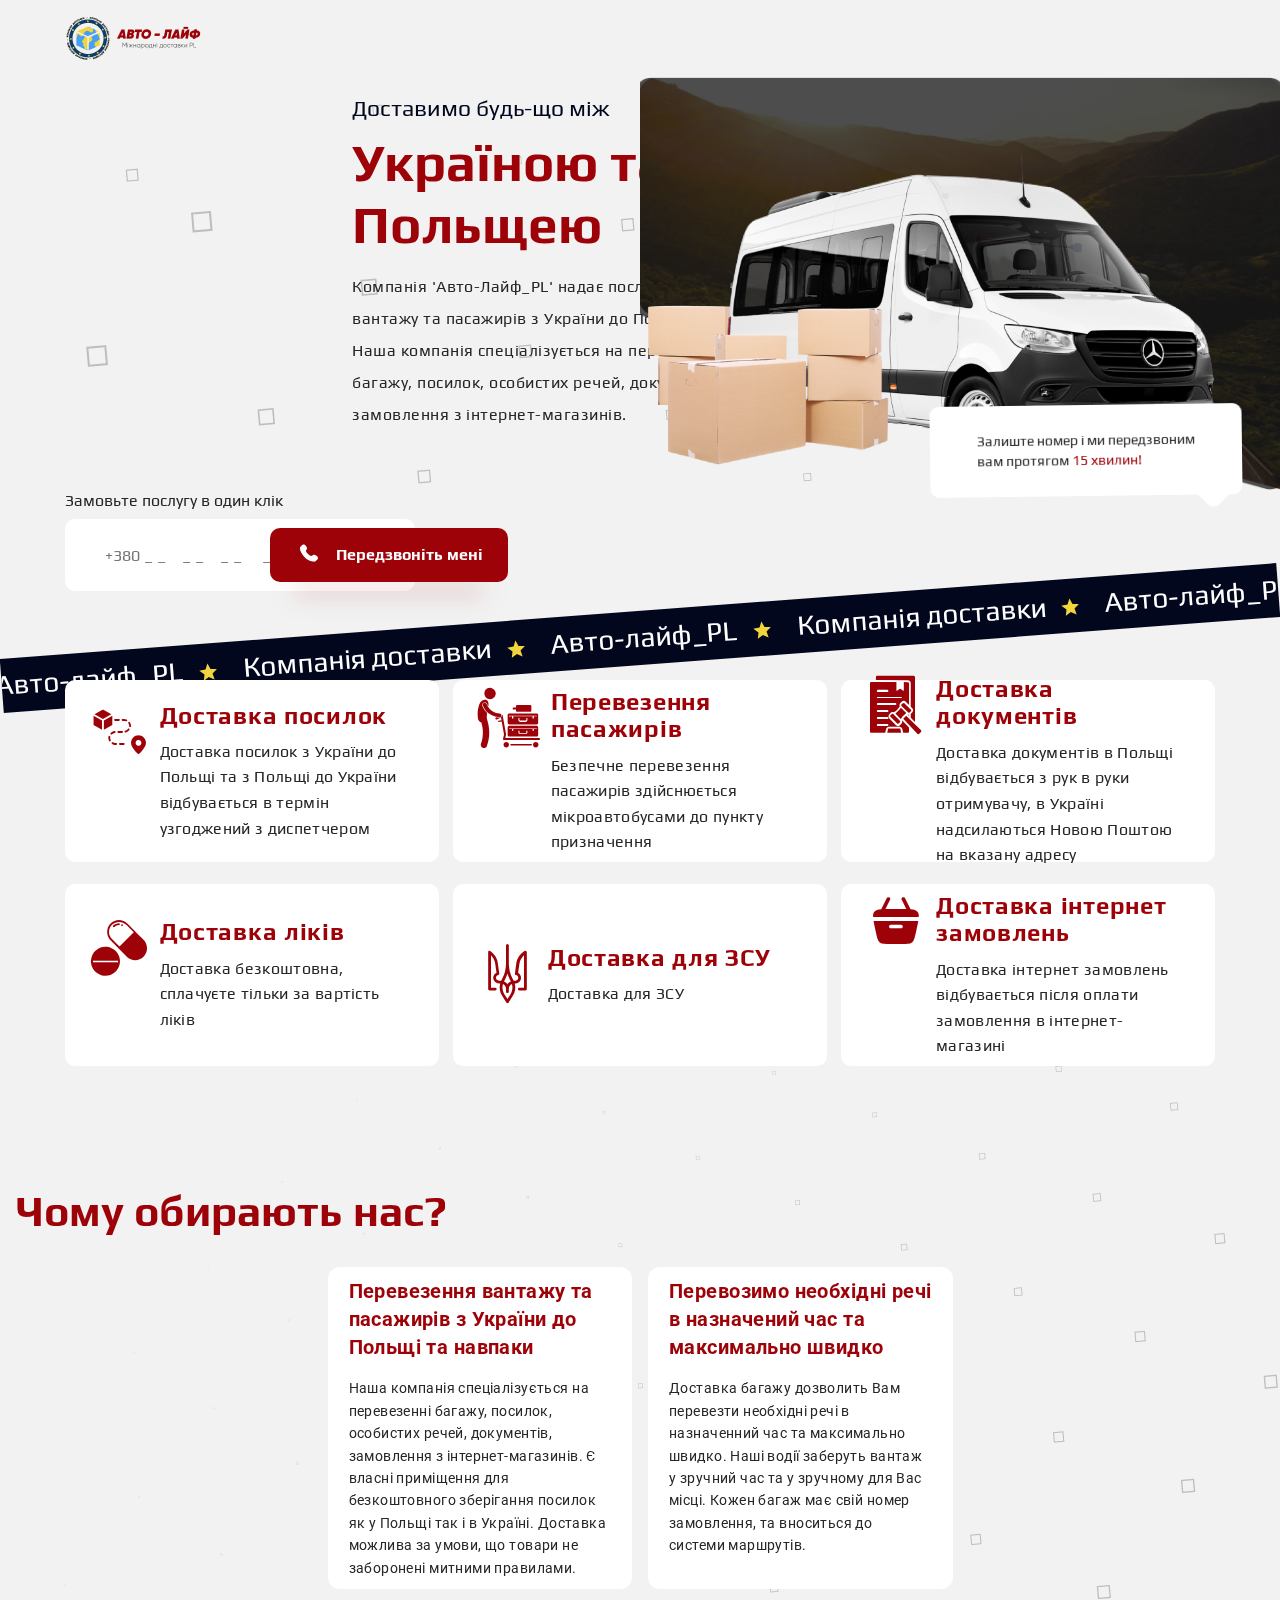
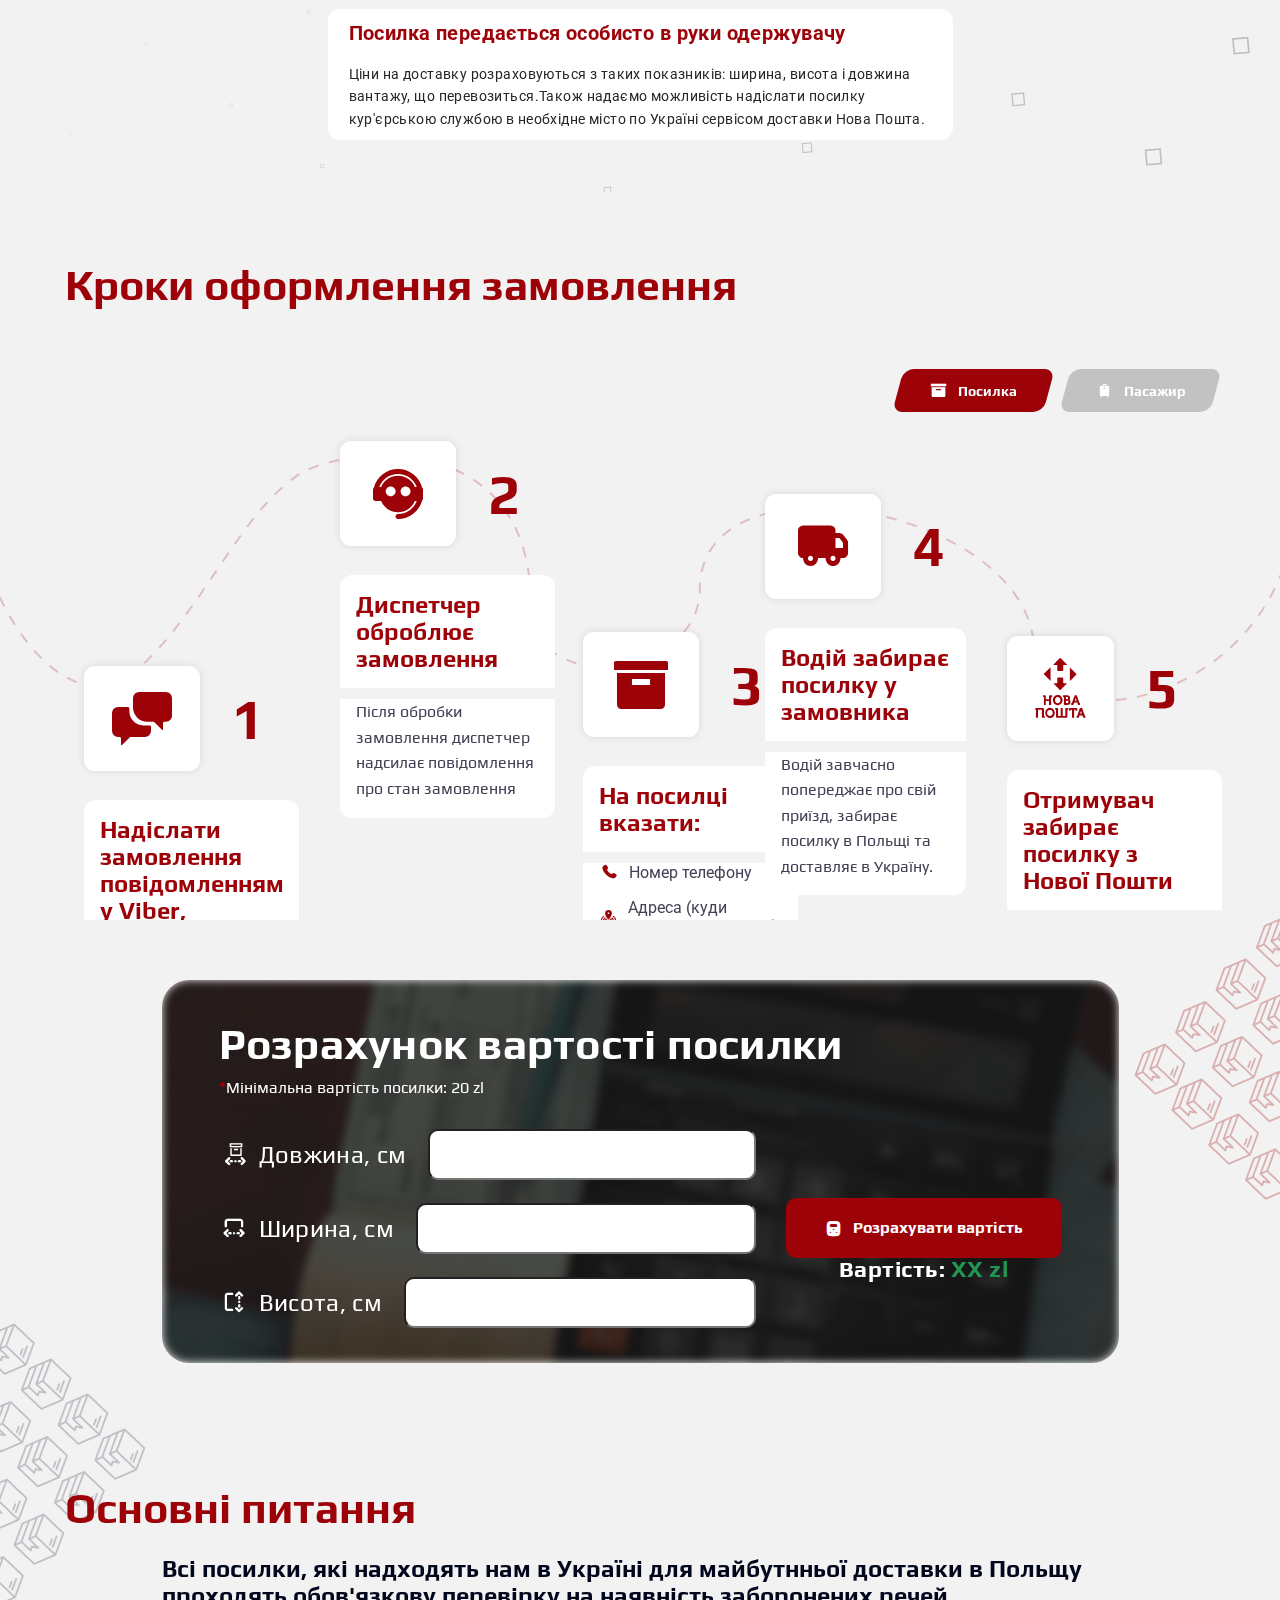
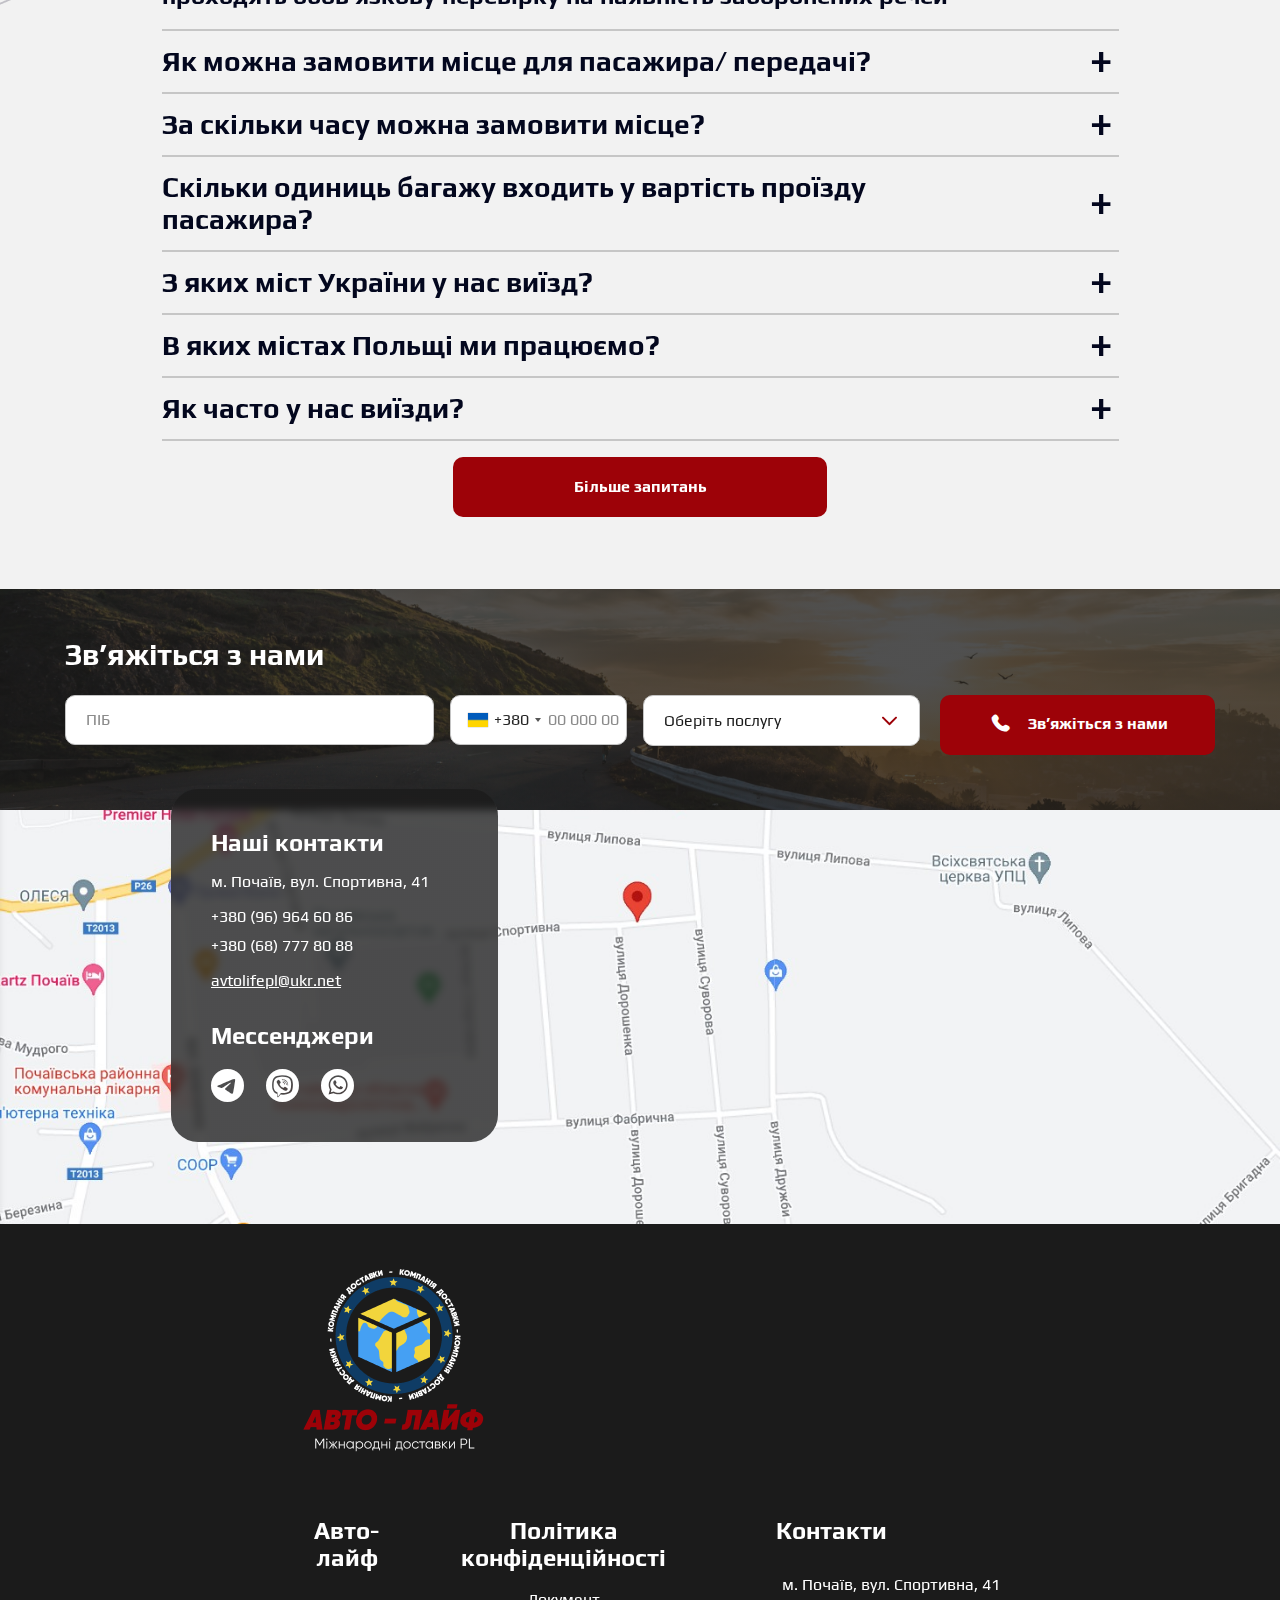
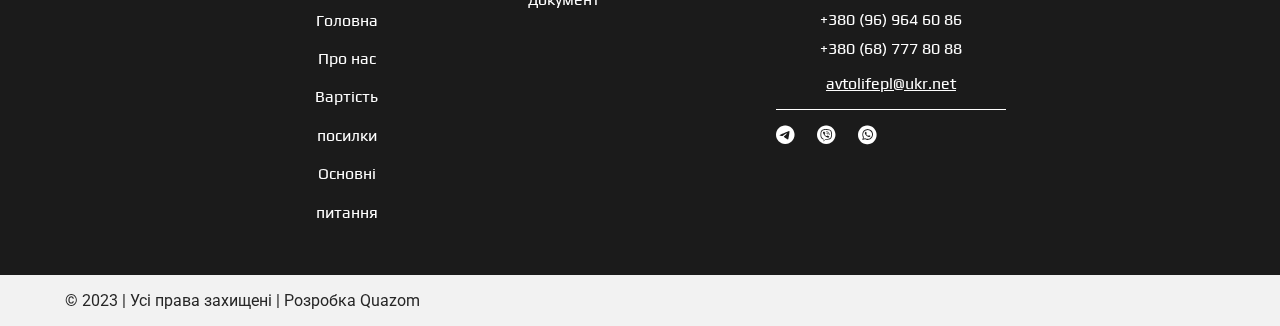
==== commit 095ca537: "fix bugs" ====
--- a/index.html
+++ b/index.html
@@ -22,7 +22,7 @@
       <div class="preloader__spinner"></div>
     </div>
 
-    <header class="header" id="head">
+    <header class="header section--anchor" id="head">
       <div class="container">
         <div class="header__wraper">
           <a href="" class="logo">
@@ -110,6 +110,7 @@
                 <a
                   href="tg://resolve?domain=Oksana_PMQuazom"
                   class="messengers__link"
+                  target="_blank"
                 >
                   <i class="messengers__icon icon-telegram"></i>
                 </a>
@@ -118,12 +119,17 @@
                 <a
                   href="viber://chat?number=%2B380688088484"
                   class="messengers__link"
+                  target="_blank"
                 >
                   <i class="messengers__icon icon-viber"></i>
                 </a>
               </li>
               <li class="messengers__item">
-                <a href="https://wa.me/+380688088484" class="messengers__link">
+                <a
+                  href="https://wa.me/+380688088484"
+                  class="messengers__link"
+                  target="_blank"
+                >
                   <i class="messengers__icon icon-whatsapp"></i>
                 </a>
               </li>
@@ -135,11 +141,11 @@
                 <li class="languages-list__item" data-lang="ua">
                   <a href="" class="languages-list__link">UA</a>
                 </li>
+                <li class="languages-list__item" data-lang="pl">
+                  <a href="" class="languages-list__link">PL</a>
+                </li>
                 <li class="languages-list__item" data-lang="en">
                   <a href="" class="languages-list__link">EN</a>
-                </li>
-                <li class="languages-list__item" data-lang="pl">
-                  <a href="" class="languages-list__link">PL</a>
                 </li>
               </ul>
             </div>
@@ -253,13 +259,13 @@
                     >
                   </li>
                   <li class="languages-list__item">
+                    <a href="" class="languages-list__link" data-lang="pl"
+                      >PL</a
+                    >
+                  </li>
+                  <li class="languages-list__item">
                     <a href="" class="languages-list__link" data-lang="en"
                       >EN</a
-                    >
-                  </li>
-                  <li class="languages-list__item">
-                    <a href="" class="languages-list__link" data-lang="pl"
-                      >PL</a
                     >
                   </li>
                 </ul>
@@ -565,7 +571,7 @@
         </div>
       </section>
 
-      <section class="section about" id="about">
+      <section class="section about section--anchor" id="about">
         <div class="container">
           <h2 class="about__title title" data-i18n="about.why">
             Чому обирають нас?
@@ -604,7 +610,7 @@
                     <span data-i18n="about.textFirst">
                       Наша компанія спеціалізується на перевезенні багажу,
                       посилок, особистих речей, документів, замовлення з
-                      інтернет-магазинів. Є власні приміщення для збезкоштовного
+                      інтернет-магазинів. Є власні приміщення для безкоштовного
                       зберігання посилок як у Польщі так і в Україні. Доставка
                       можлива за умови, що товари не заборонені митними
                       правилами.
@@ -660,7 +666,7 @@
       </section>
 
       <div class="wraper-sections">
-        <section class="section steps" id="steps">
+        <section class="section steps section--anchor" id="steps">
           <div class="container">
             <h2 class="title" data-i18n="steps.order">
               Кроки оформлення замовлення
@@ -939,7 +945,7 @@
           </div>
         </section>
 
-        <section class="section cost" id="cost">
+        <section class="section cost section--anchor" id="cost">
           <div class="container">
             <h2
               class="cost__title title visually-hidden"
@@ -1012,7 +1018,7 @@
           </div>
         </section>
 
-        <section class="section questions" id="questions">
+        <section class="section questions section--anchor" id="questions">
           <div class="container">
             <h2
               class="questions__title title"
@@ -1096,7 +1102,7 @@
         </div>
       </section>
 
-      <section class="section connect" id="connect">
+      <section class="section connect section--anchor" id="connect">
         <picture>
           <source
             srcset=".//images/contacts/map-mob.jpg"
@@ -1166,6 +1172,7 @@
                 <a
                   href="tg://resolve?domain=Oksana_PMQuazom"
                   class="messengers__link"
+                  target="_blank"
                 >
                   <i class="messengers__icon icon-telegram"></i>
                 </a>
@@ -1174,12 +1181,17 @@
                 <a
                   href="viber://chat?number=%2B380688088484"
                   class="messengers__link"
+                  target="_blank"
                 >
                   <i class="messengers__icon icon-viber"></i>
                 </a>
               </li>
               <li class="messengers__item">
-                <a href="https://wa.me/+380688088484" class="messengers__link">
+                <a
+                  href="https://wa.me/+380688088484"
+                  class="messengers__link"
+                  target="_blank"
+                >
                   <i class="messengers__icon icon-whatsapp"></i>
                 </a>
               </li>
@@ -1327,6 +1339,7 @@
                 <a
                   href="tg://resolve?domain=Oksana_PMQuazom"
                   class="messengers__link"
+                  target="_blank"
                 >
                   <i class="messengers__icon icon-telegram"></i>
                 </a>
@@ -1335,12 +1348,17 @@
                 <a
                   href="viber://chat?number=%2B380688088484"
                   class="messengers__link"
+                  target="_blank"
                 >
                   <i class="messengers__icon icon-viber"></i>
                 </a>
               </li>
               <li class="messengers__item">
-                <a href="https://wa.me/+380688088484" class="messengers__link">
+                <a
+                  href="https://wa.me/+380688088484"
+                  class="messengers__link"
+                  target="_blank"
+                >
                   <i class="messengers__icon icon-whatsapp"></i>
                 </a>
               </li>
--- a/css/main.css
+++ b/css/main.css
@@ -210,6 +210,9 @@
 .desktop .nav-menu__item {
   margin-bottom: 0;
 }
+.desktop .nav-menu__item.active .nav-menu__link {
+  color: var(--color-btn-hover);
+}
 .mob-backdrop .nav-menu {
   padding-bottom: 20px;
   border-bottom: 1px solid var(--color-darkbackground);
@@ -223,7 +226,7 @@
 .desktop .nav-menu__link {
   transition: color 250ms linear;
 }
-.desktop .nav-menu__link:hover, .desktop .nav-menu__link:focus {
+.desktop .nav-menu__link:hover {
   color: var(--color-btn-hover);
 }
 @media screen and (min-width: 1280px) {
@@ -608,13 +611,7 @@
 }
 
 .text-hero {
-  white-space: nowrap;
   font-size: 40px;
-}
-@media screen and (max-width: 480px) {
-  .text-hero {
-    white-space: wrap;
-  }
 }
 @media screen and (min-width: 768px) and (max-width: 1280px), (min-width: 1680px) {
   .text-hero {
@@ -1173,6 +1170,7 @@
   left: 0;
   width: 100%;
   height: 100%;
+  z-index: 6;
 }
 .about__in-wraper::before, .about__in-wraper::after {
   position: absolute;
@@ -1391,11 +1389,17 @@
     background-position-x: -2000%;
   }
 }
+@media screen and (min-width: 1280px) {
+  .wraper-sections {
+    background-image: url(../images/cost/box-blue-laptop.png), url(../images/cost/box-yellow-laptop.png);
+    background-position: 0 74%, 100% 37%;
+    background-repeat: no-repeat, no-repeat;
+  }
+}
 @media screen and (min-width: 1680px) {
   .wraper-sections {
     background-image: url(../images/cost/box-blue.png), url(../images/cost/box-yellow.png);
     background-position: 0 76%, 100% 35%;
-    background-repeat: no-repeat, no-repeat;
   }
 }
 
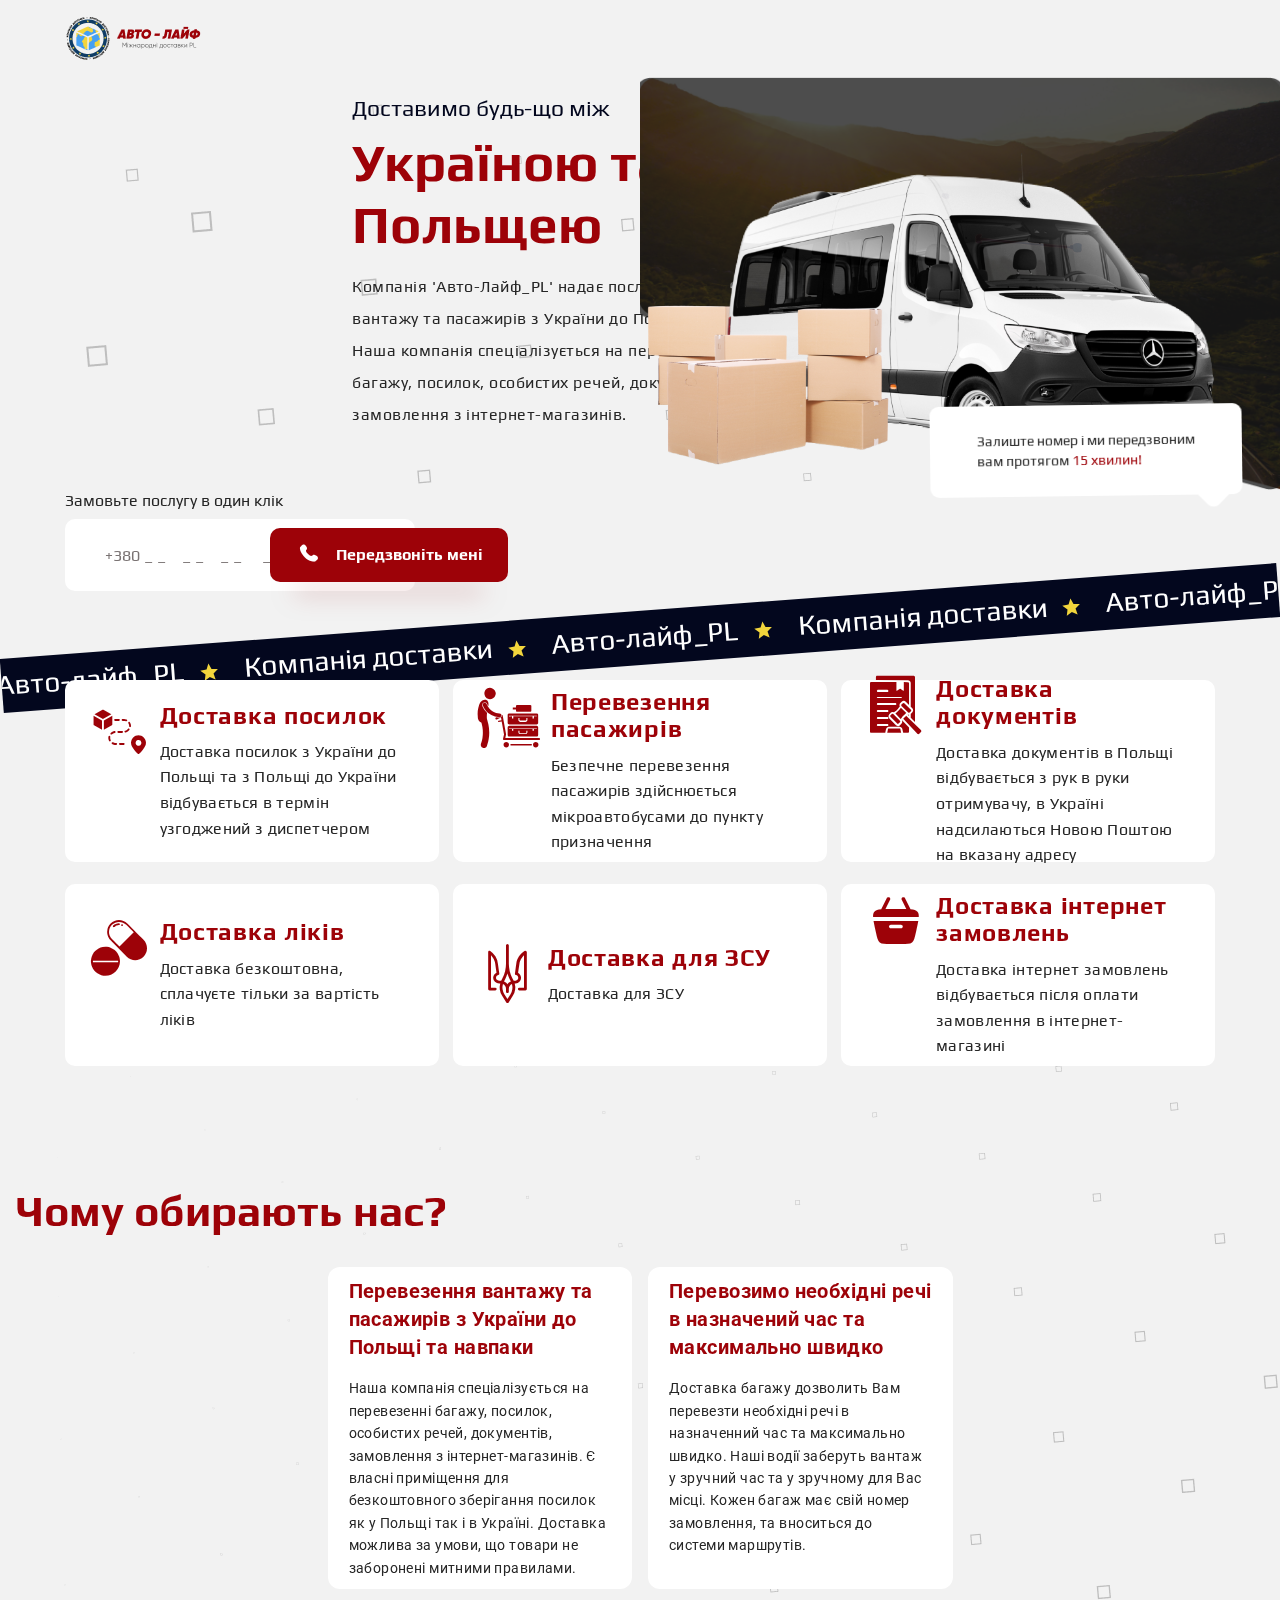
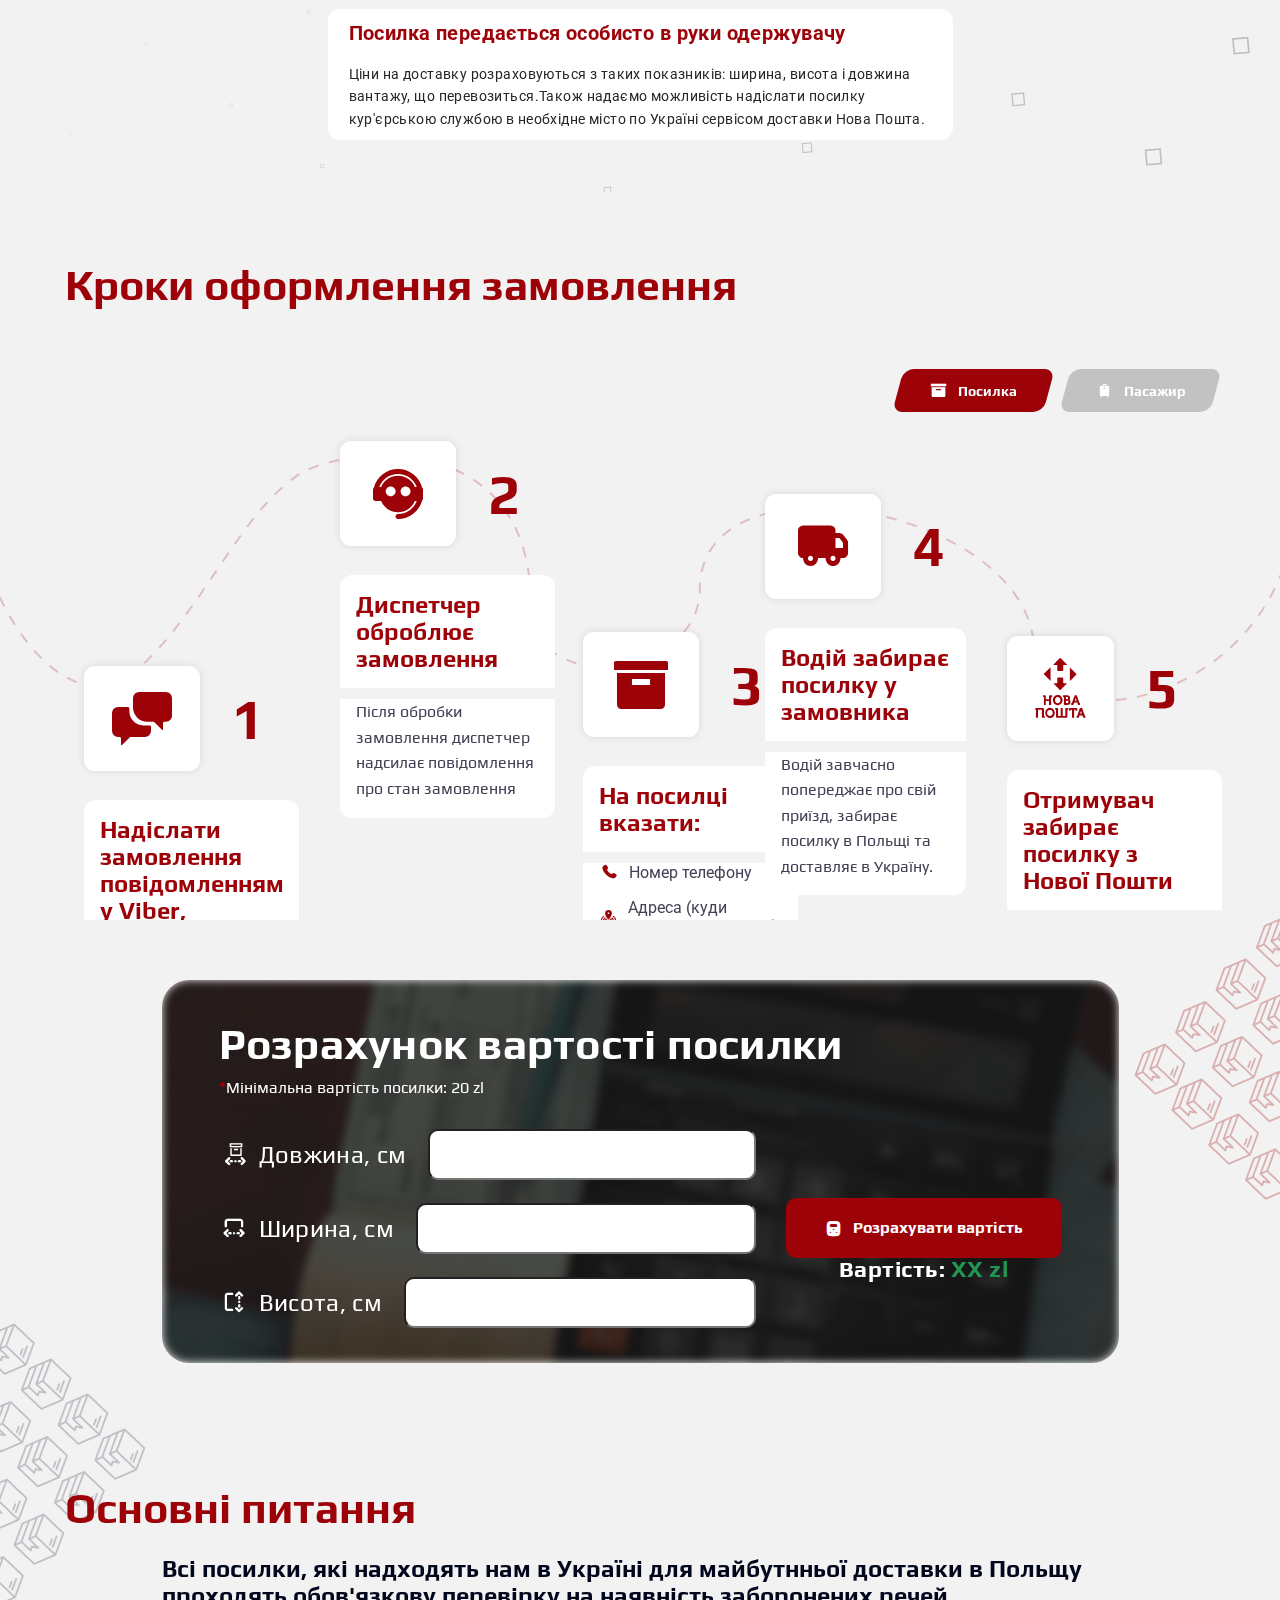
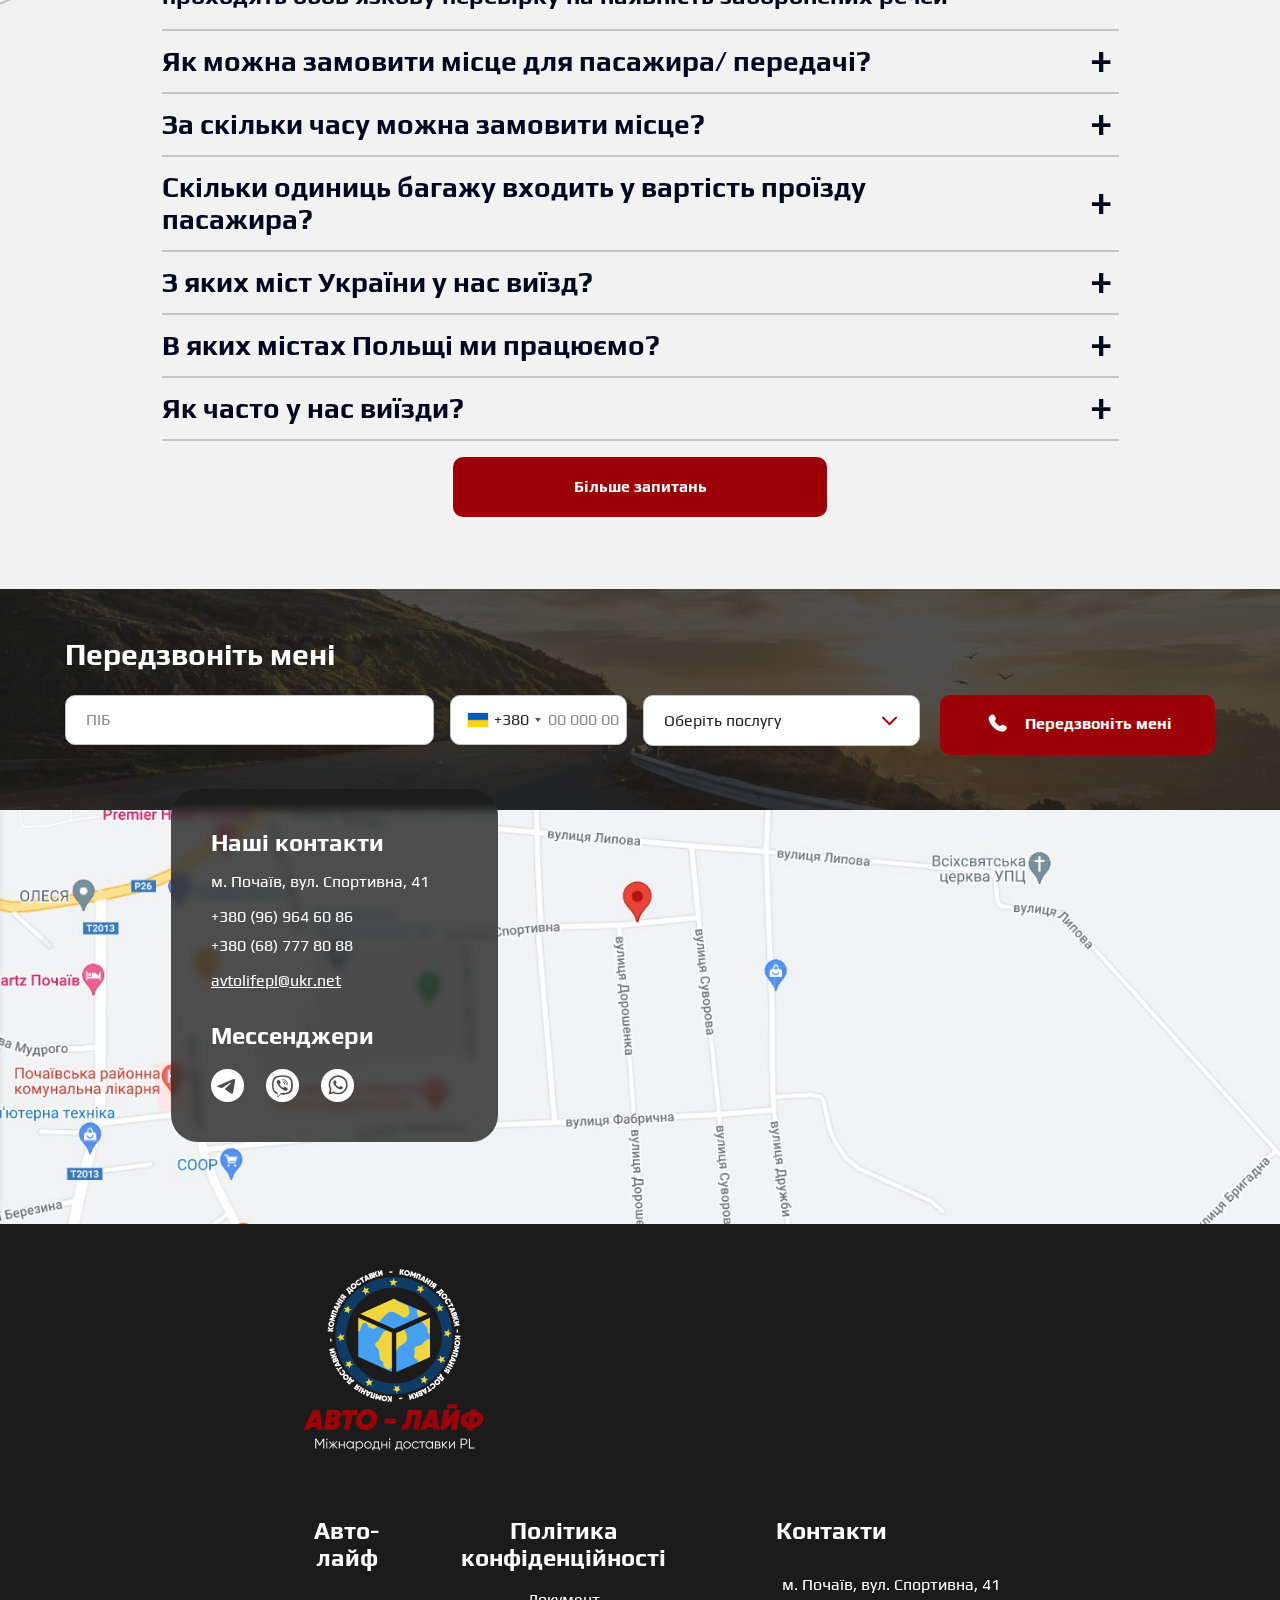
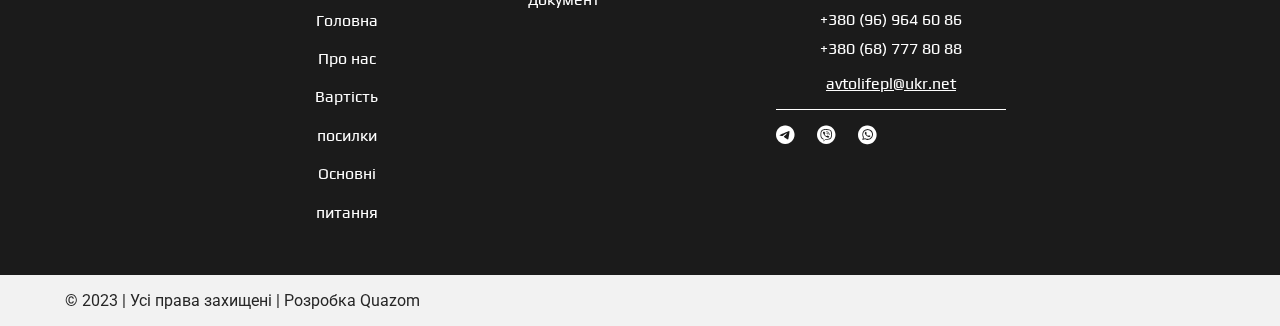
==== commit 303e2ee7: "fix call back" ====
--- a/index.html
+++ b/index.html
@@ -323,7 +323,7 @@
                   />
                   <button type="submit" class="form-phone__submit">
                     <i class="form-phone__icon icon-phone"></i>
-                    <span data-i18n="feedback.connect">Зв’яжіться з нами</span>
+                    <span data-i18n="feedback.connect">Перездвоніть мені</span>
                   </button>
                 </div>
                 <span class="form-phone__error"></span>
@@ -1095,7 +1095,7 @@
                 data-i18n="feedback.connect"
                 class="form-feedback__btn-text"
               >
-                Перездвоніть мені</span
+                Передзвоніть мені</span
               >
             </button>
           </form>
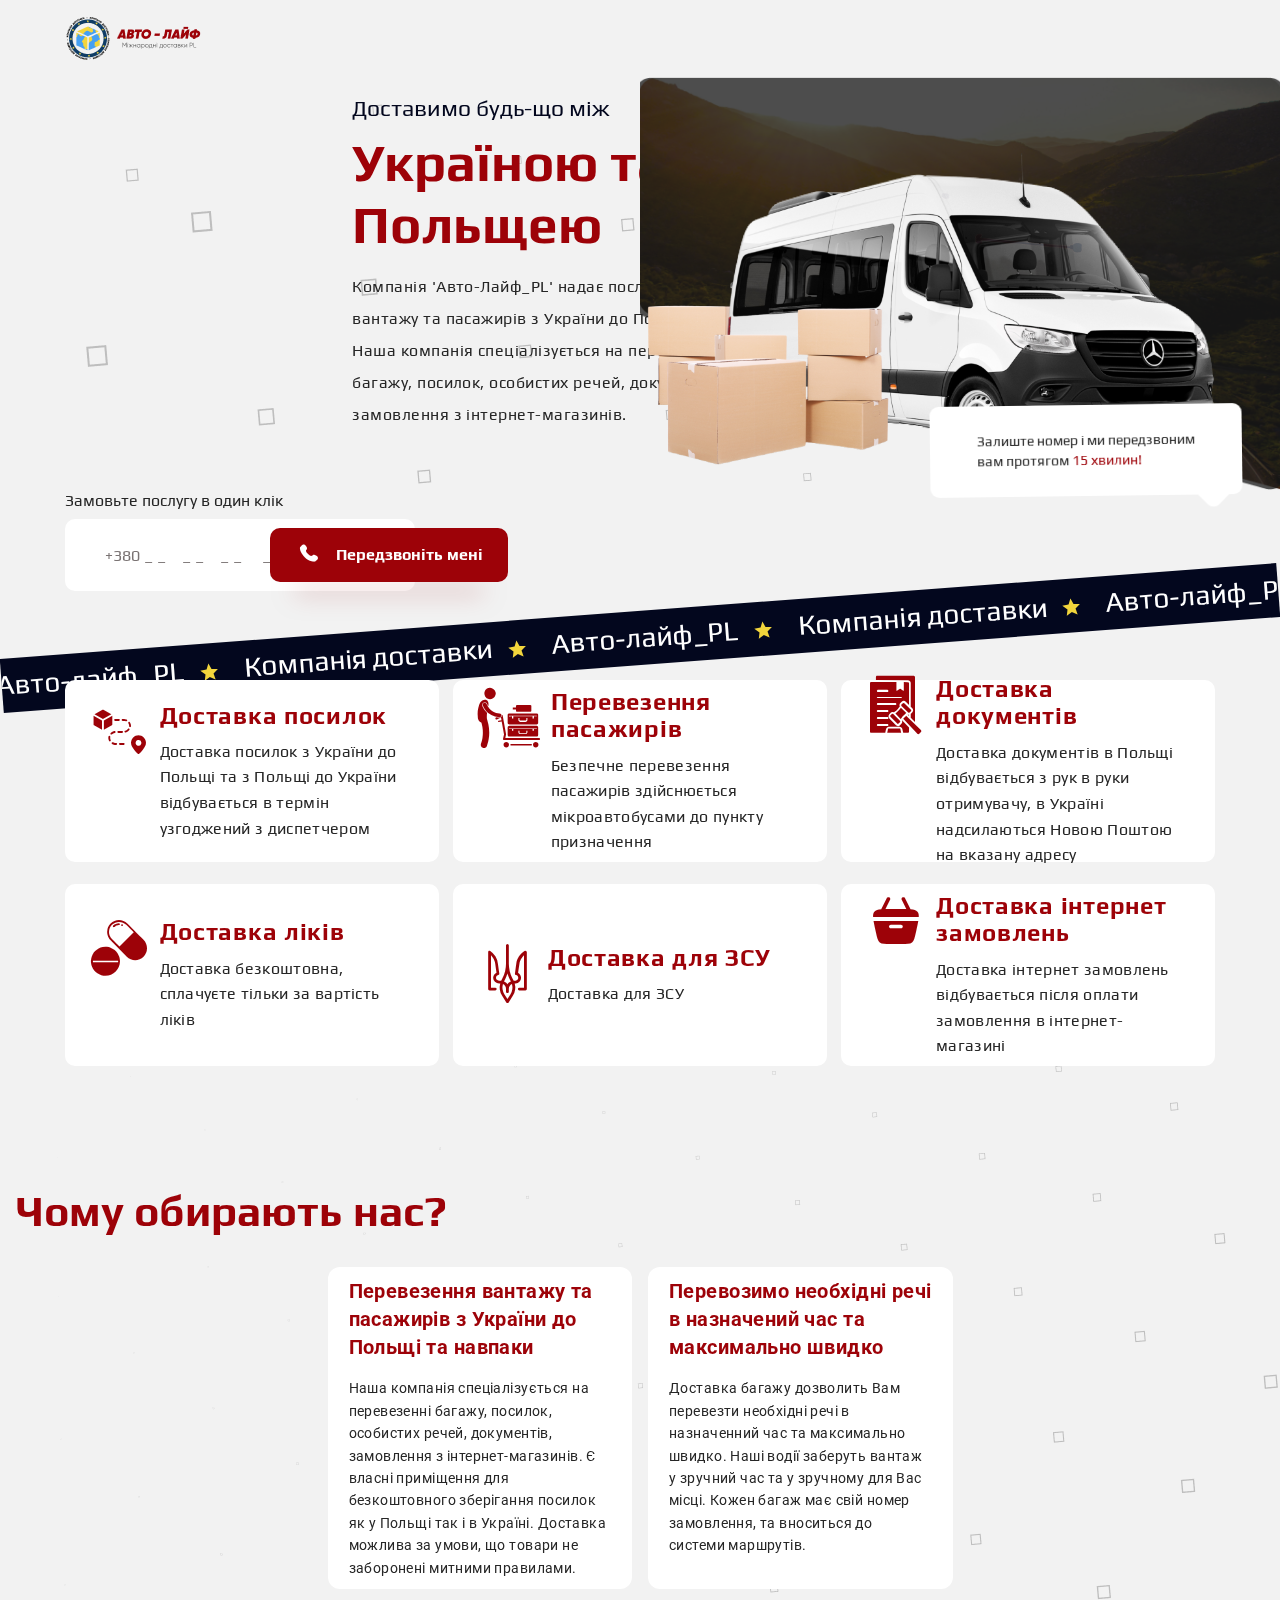
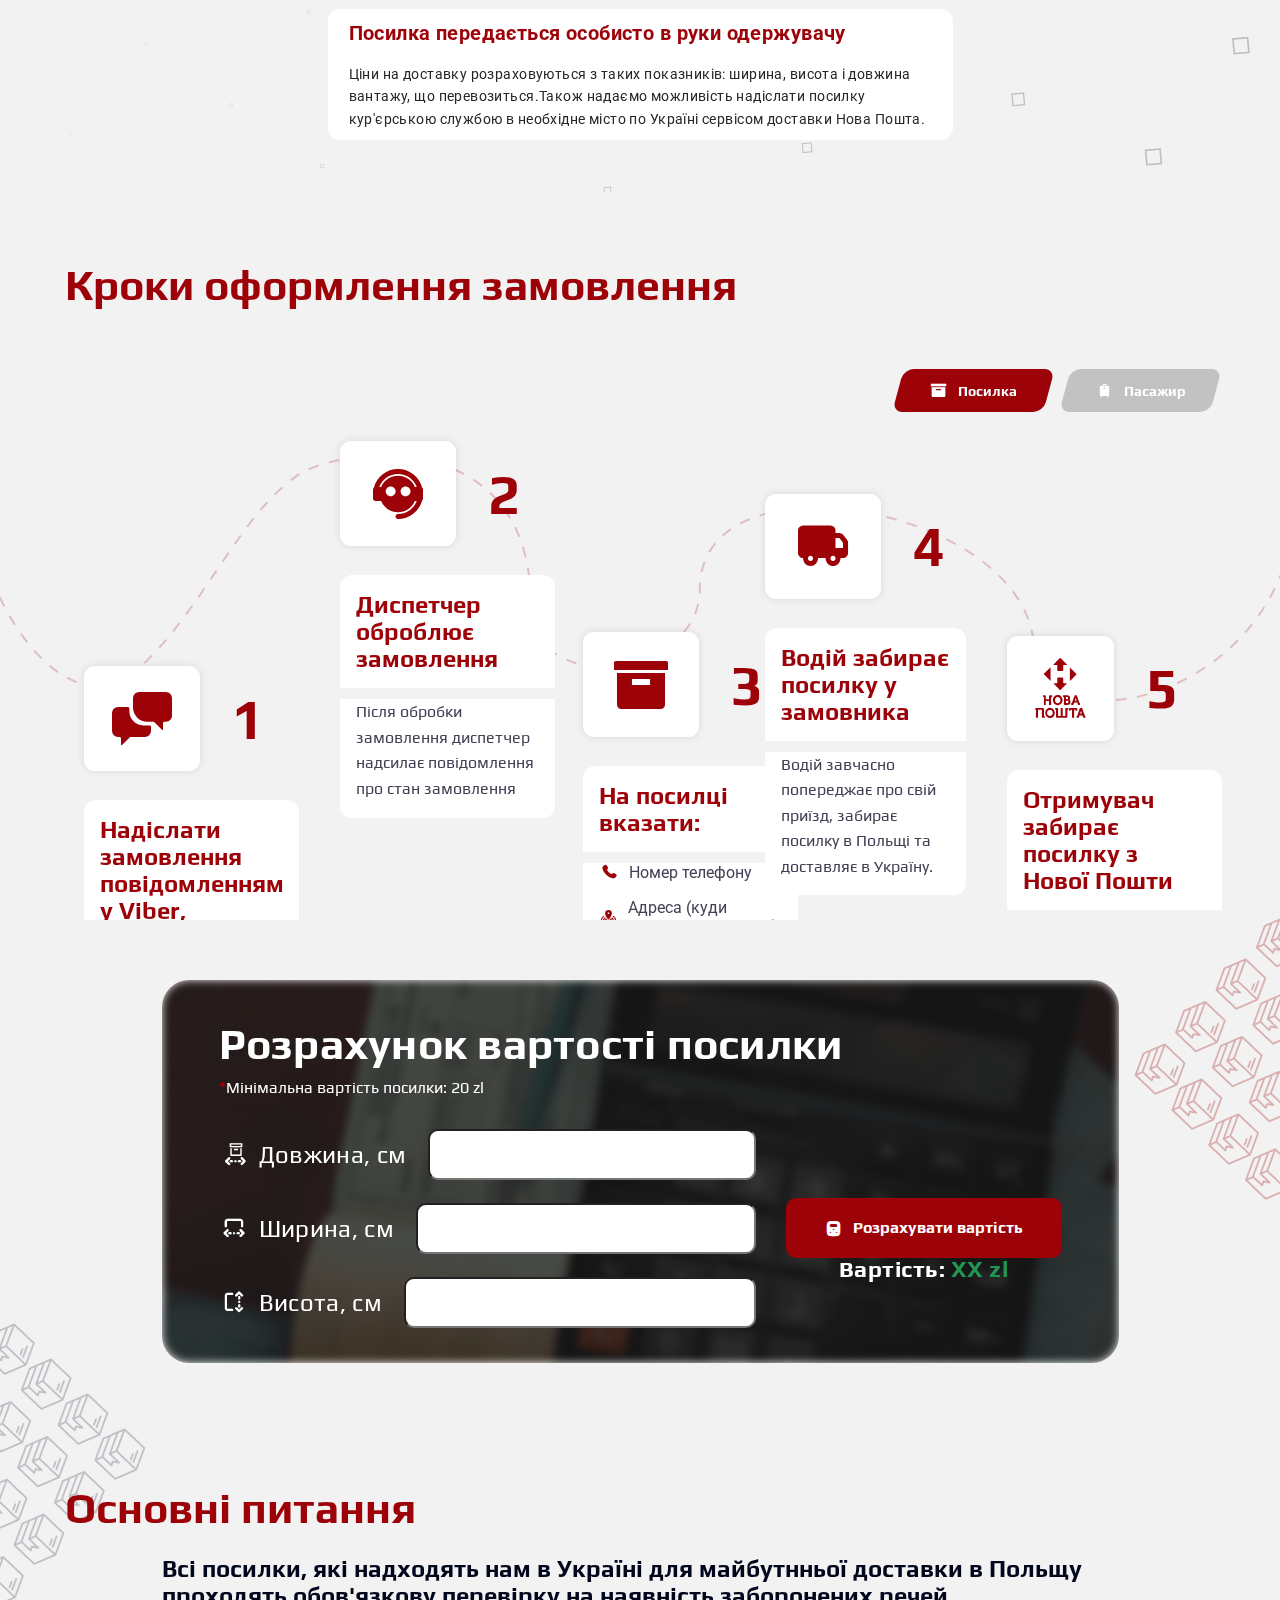
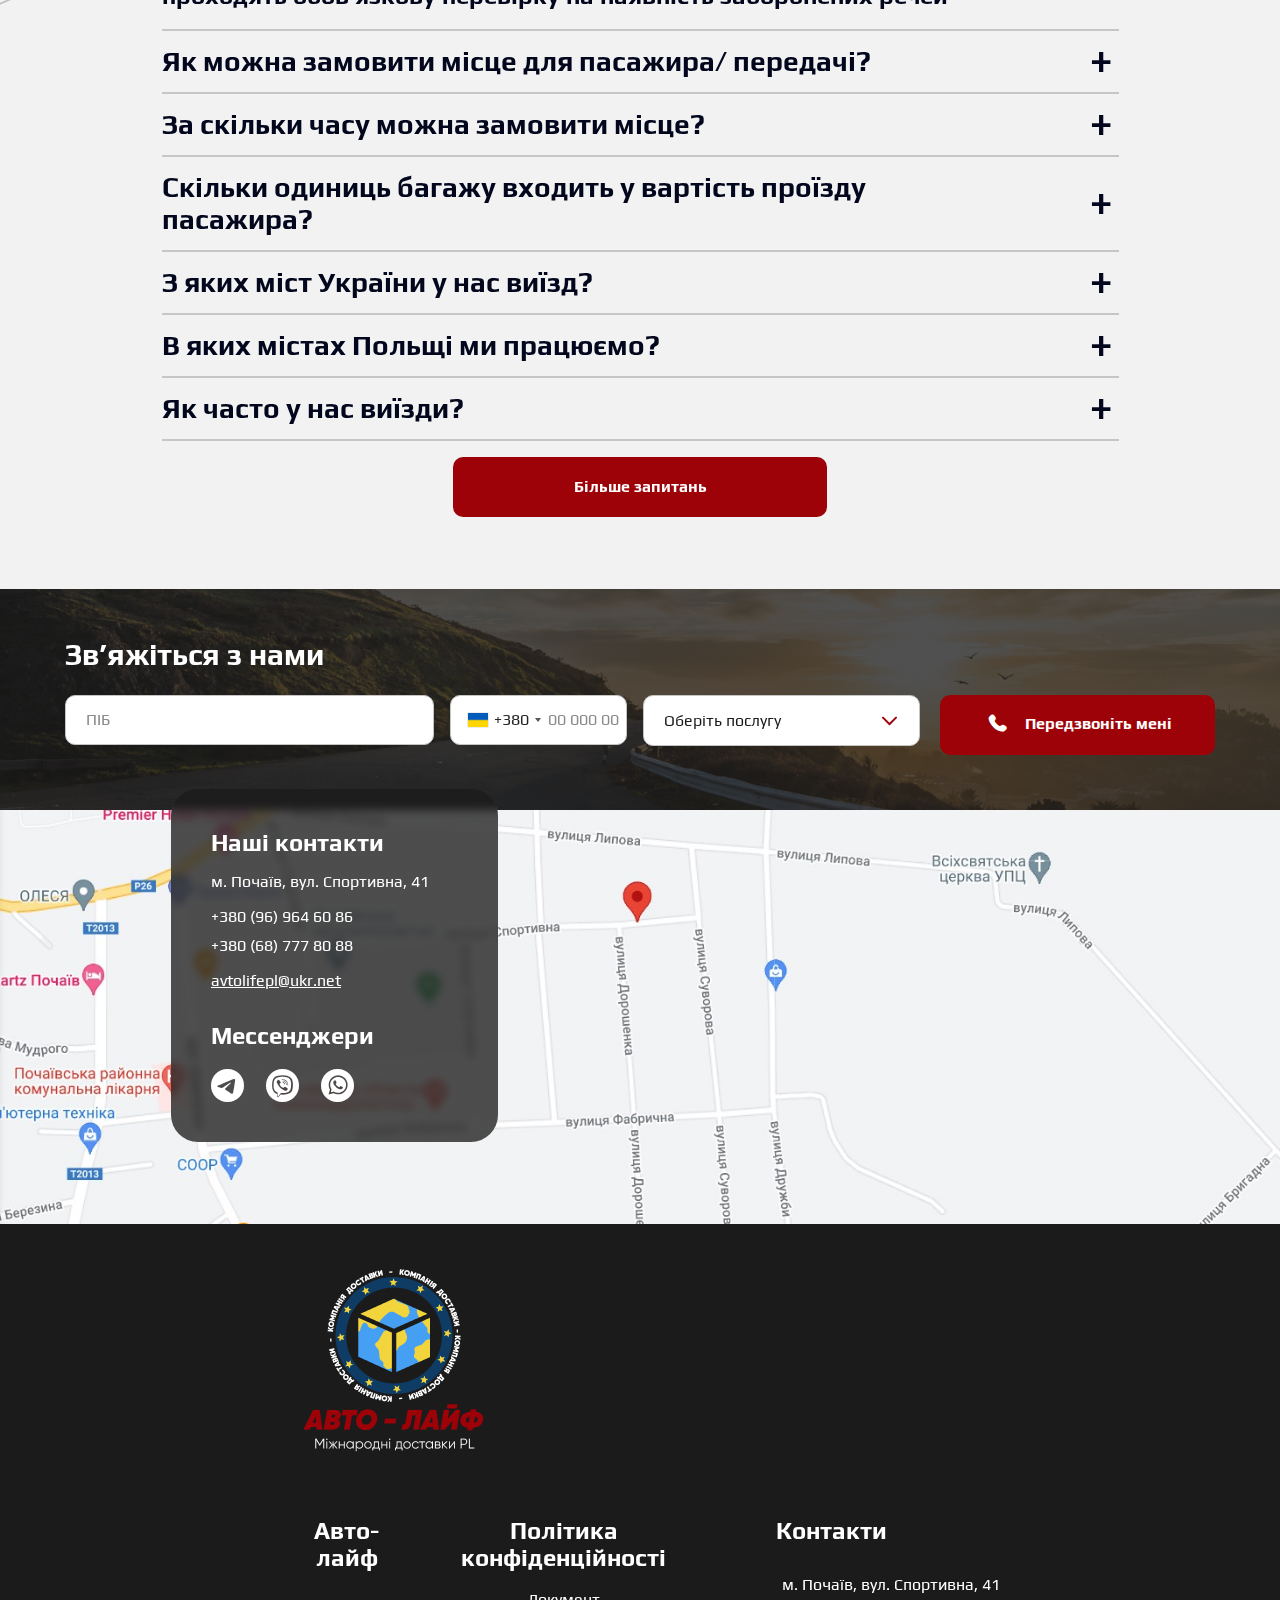
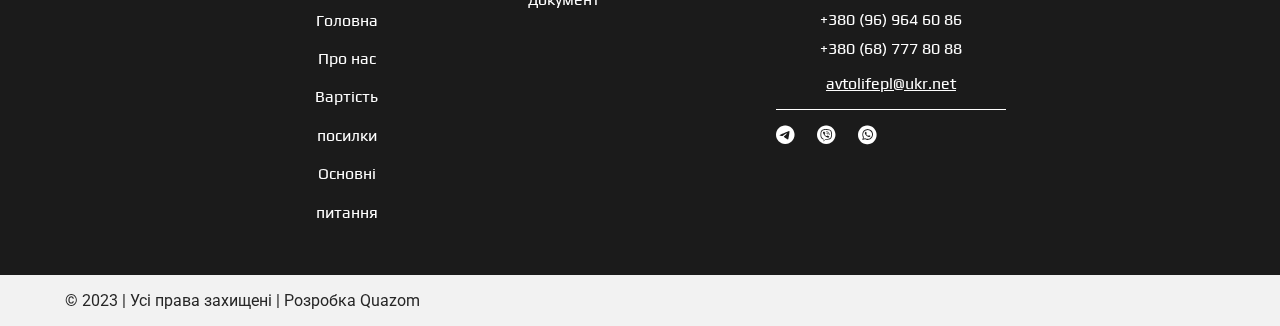
==== commit 1c6c83b9: "add translation btn" ====
--- a/index.html
+++ b/index.html
@@ -323,7 +323,7 @@
                   />
                   <button type="submit" class="form-phone__submit">
                     <i class="form-phone__icon icon-phone"></i>
-                    <span data-i18n="feedback.connect">Перездвоніть мені</span>
+                    <span data-i18n="feedback.callBack">Перездвоніть мені</span>
                   </button>
                 </div>
                 <span class="form-phone__error"></span>
@@ -1092,7 +1092,7 @@
             <button type="submit" class="form-feedback__btn">
               <i class="form-feedback__icon icon-phone"></i>
               <span
-                data-i18n="feedback.connect"
+                data-i18n="feedback.callBack"
                 class="form-feedback__btn-text"
               >
                 Передзвоніть мені</span
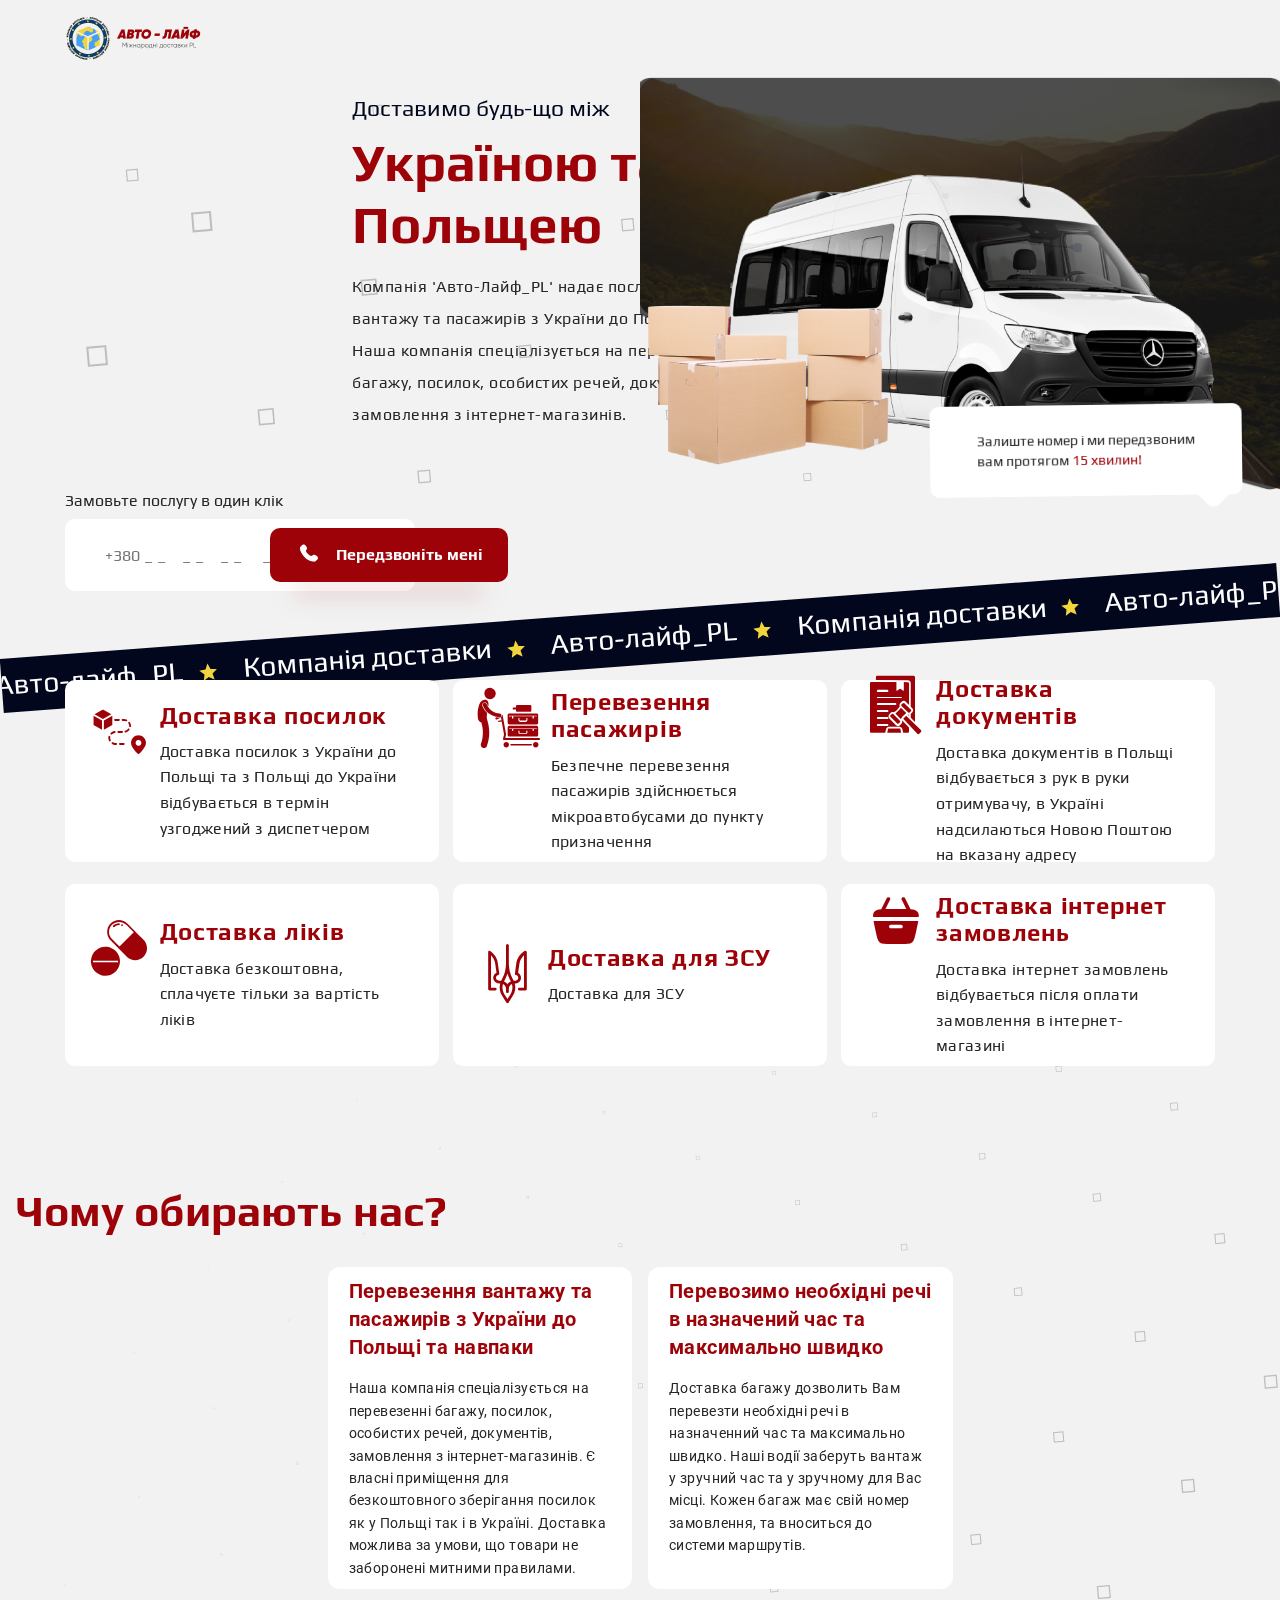
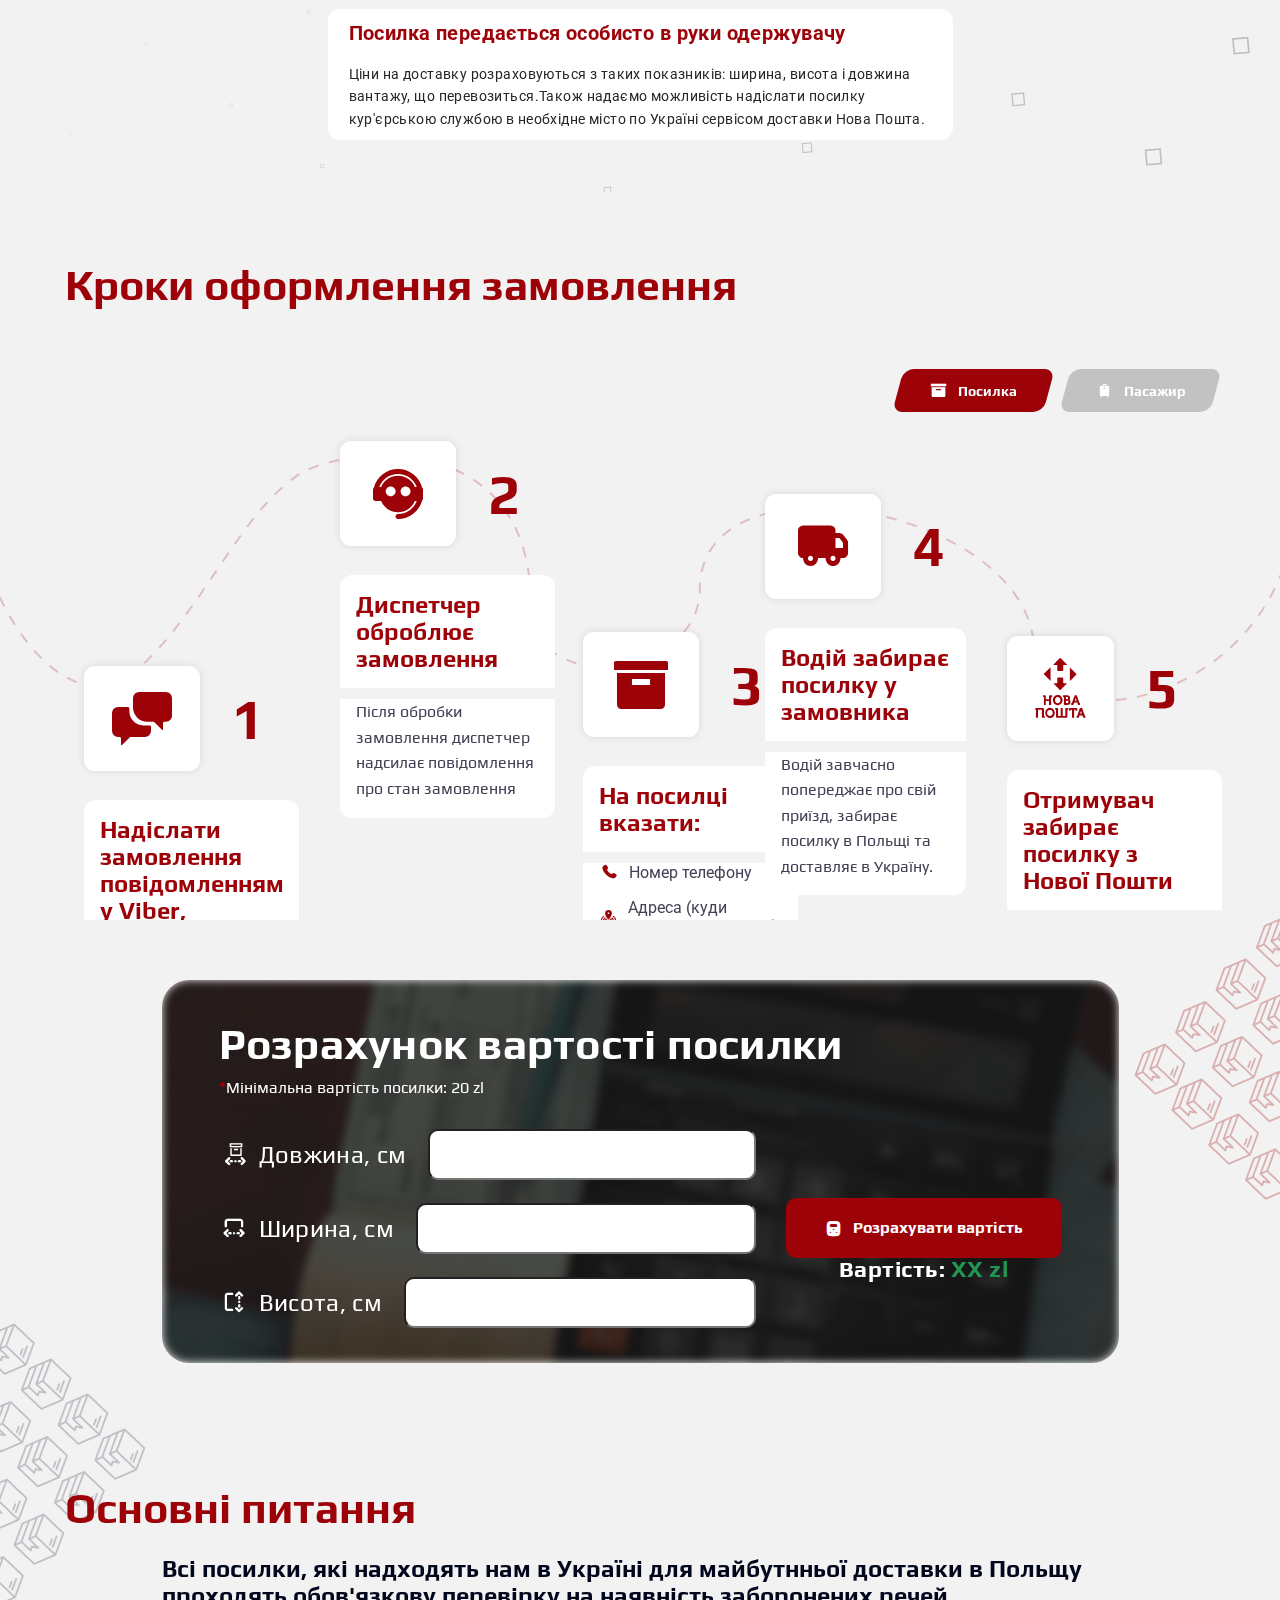
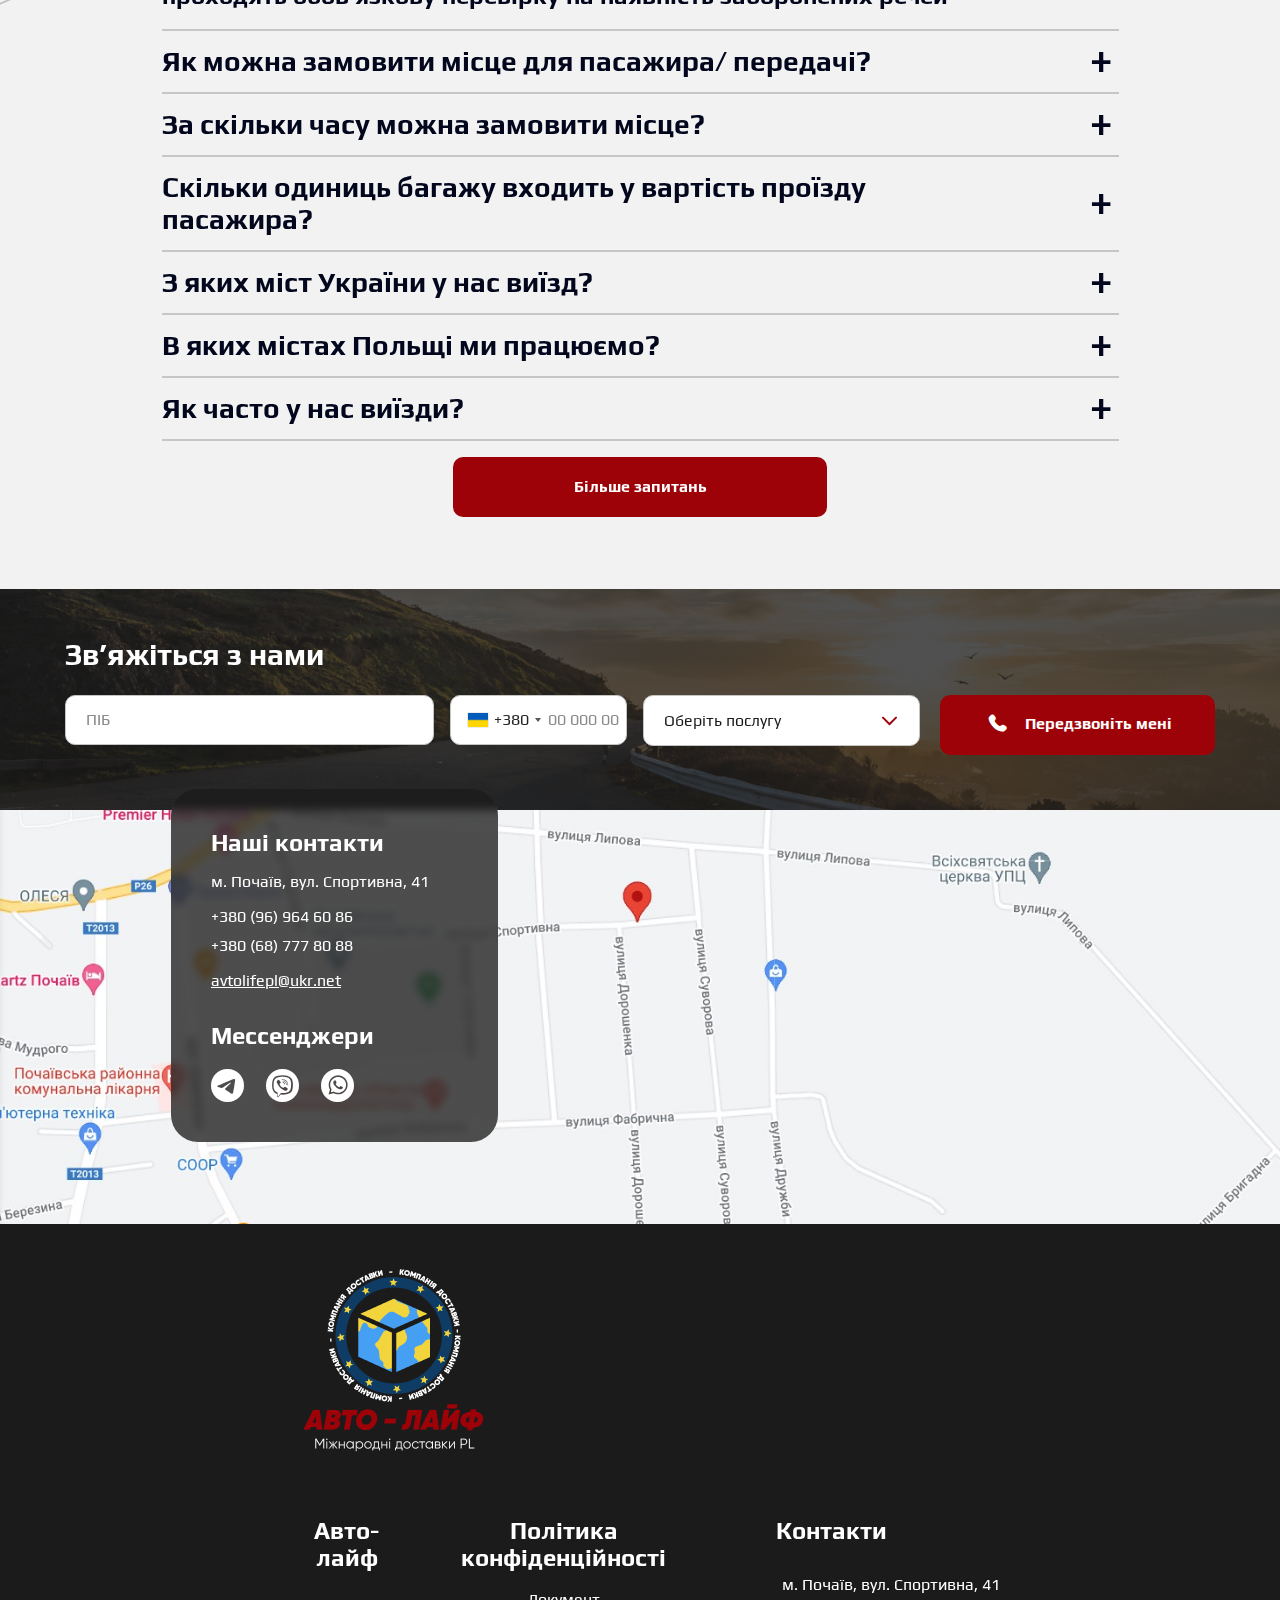
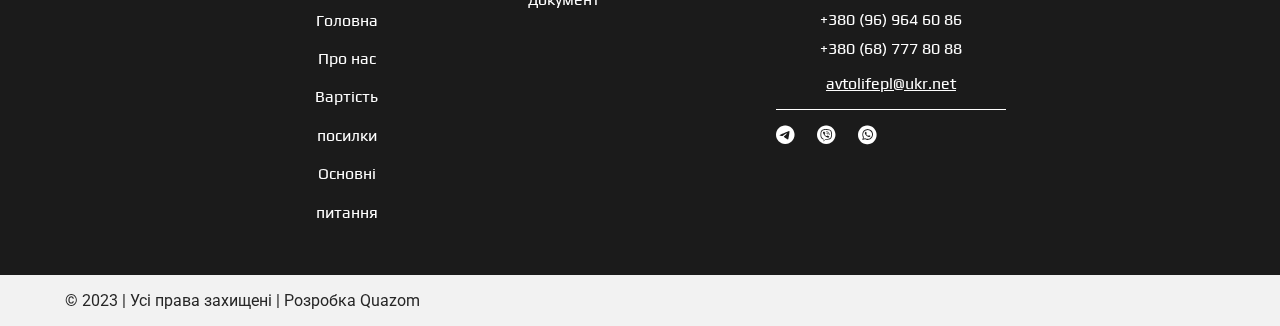
==== commit 16b6cb38: "fix tel form phone" ====
--- a/index.html
+++ b/index.html
@@ -316,7 +316,7 @@
                 <div class="form-phone__wraper">
                   <input
                     id="hero-phone"
-                    type="phone"
+                    type="tel"
                     name="phone"
                     class="form-phone__field"
                     placeholder="+380 _ _    _ _    _ _     _ _ _"
@@ -411,13 +411,13 @@
       <div class="wrap-form-phone">
         <div class="container">
           <form class="form-phone form-phone--mob">
-            <label class="form-phone__label" for="hero-phone"
+            <label class="form-phone__label" for="hero-phone-mob"
               >Замовьте послугу в один клік</label
             >
             <div class="form-phone__wraper">
               <input
-                id="hero-phone"
-                type="phone"
+                id="hero-phone-mob"
+                type="tel"
                 name="phone"
                 class="form-phone__field"
                 placeholder="+380 _ _    _ _    _ _     _ _ _"
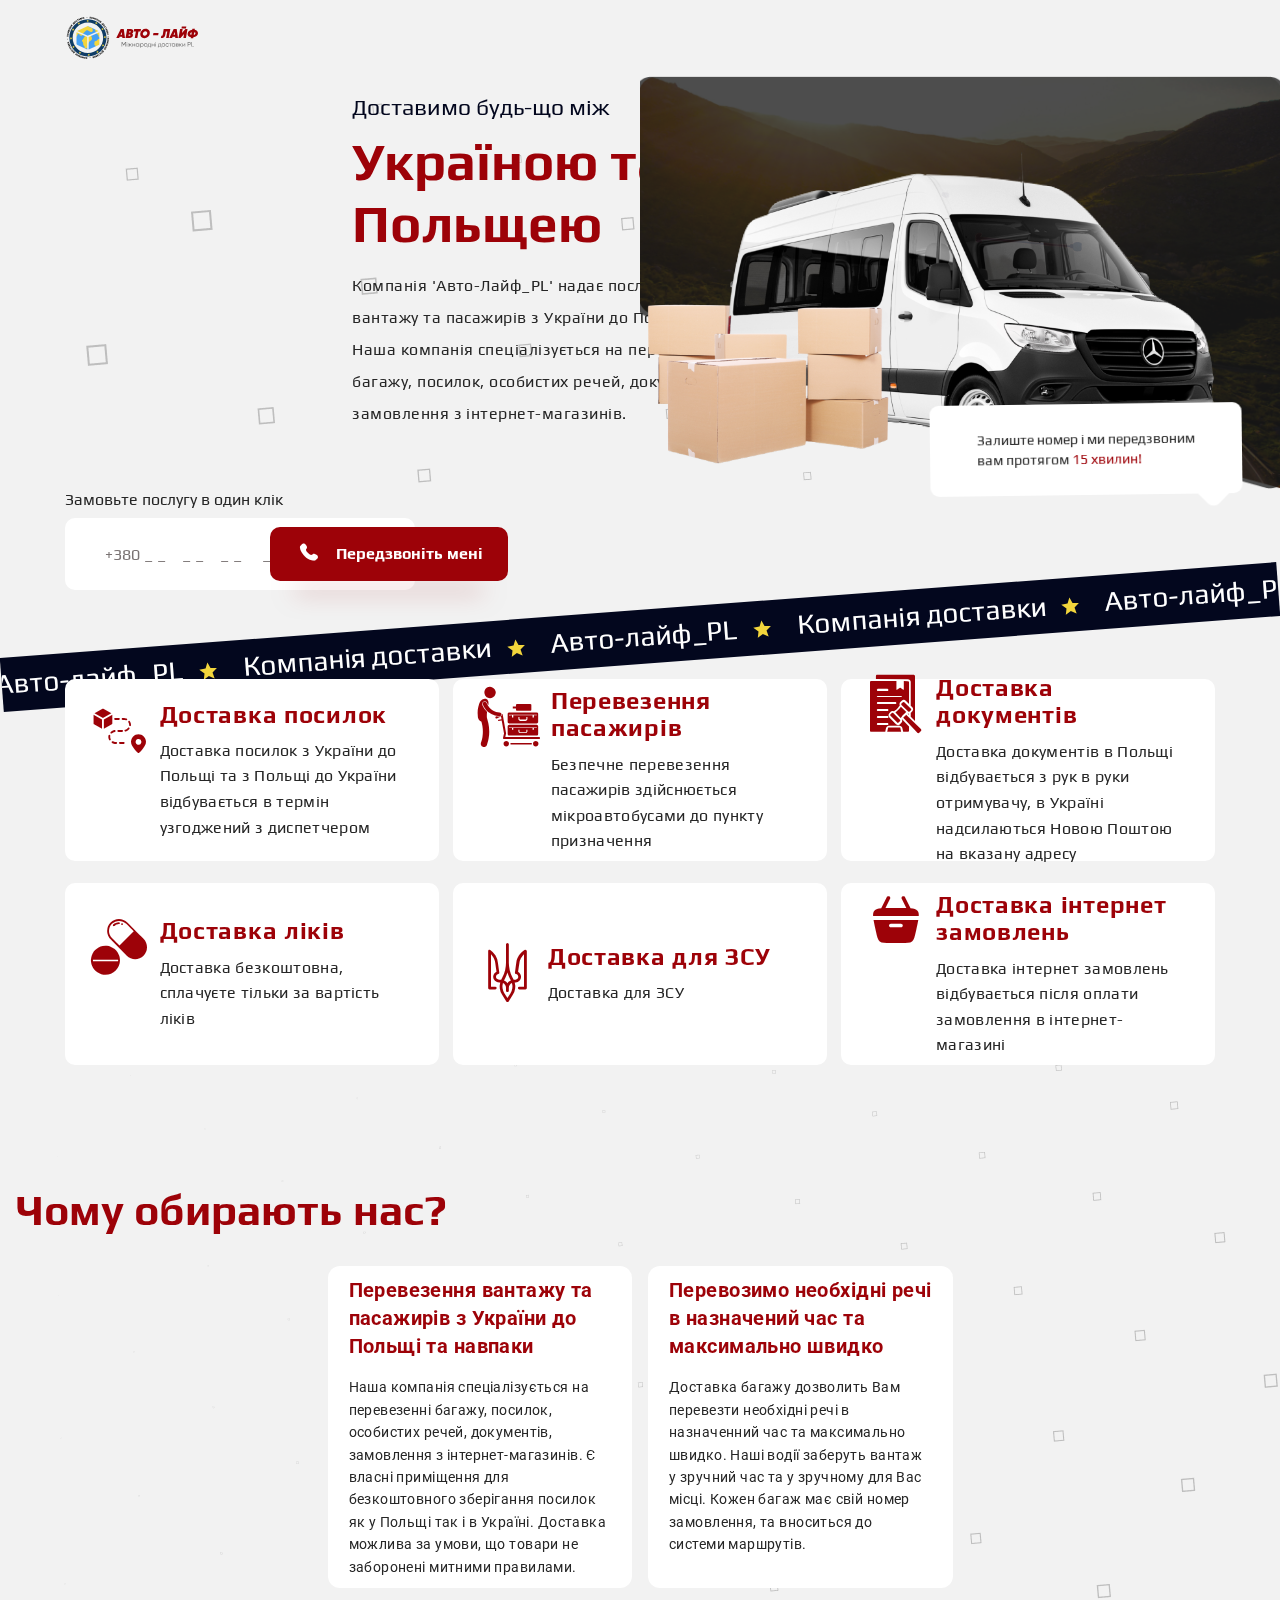
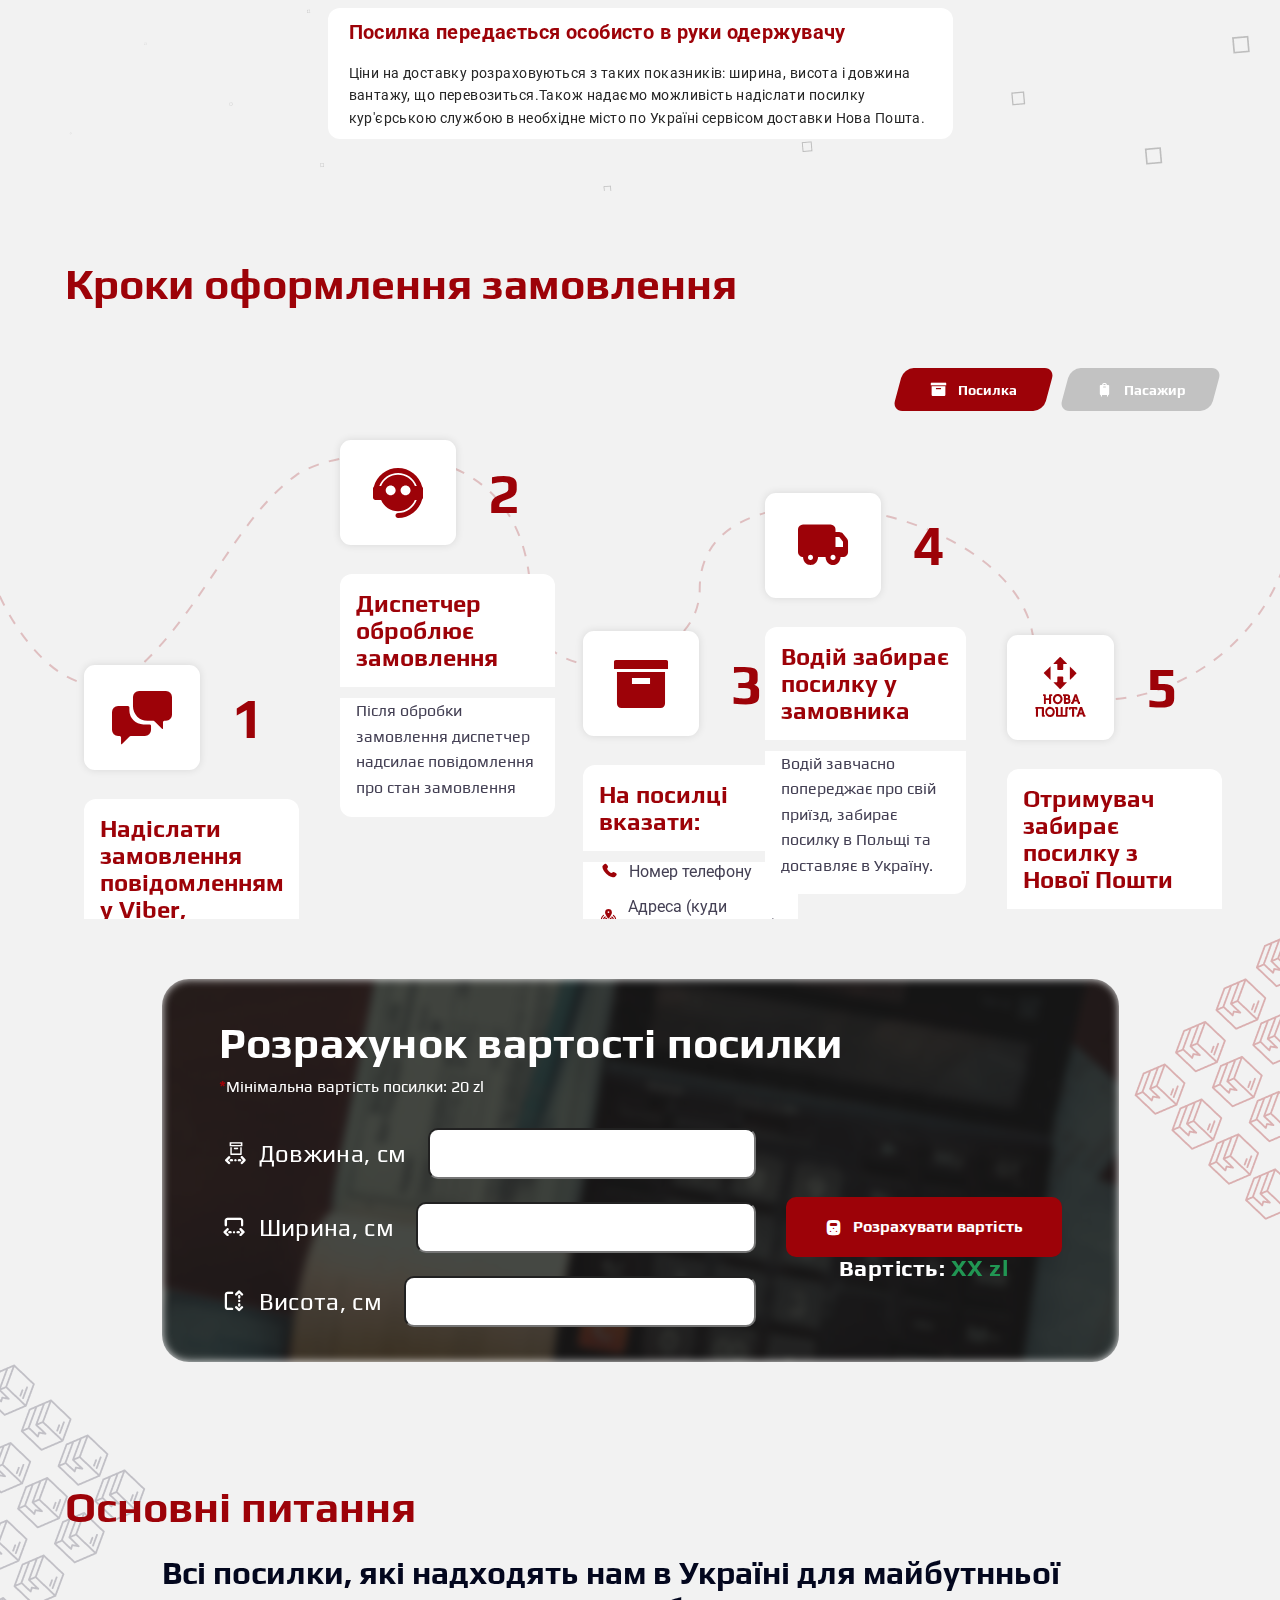
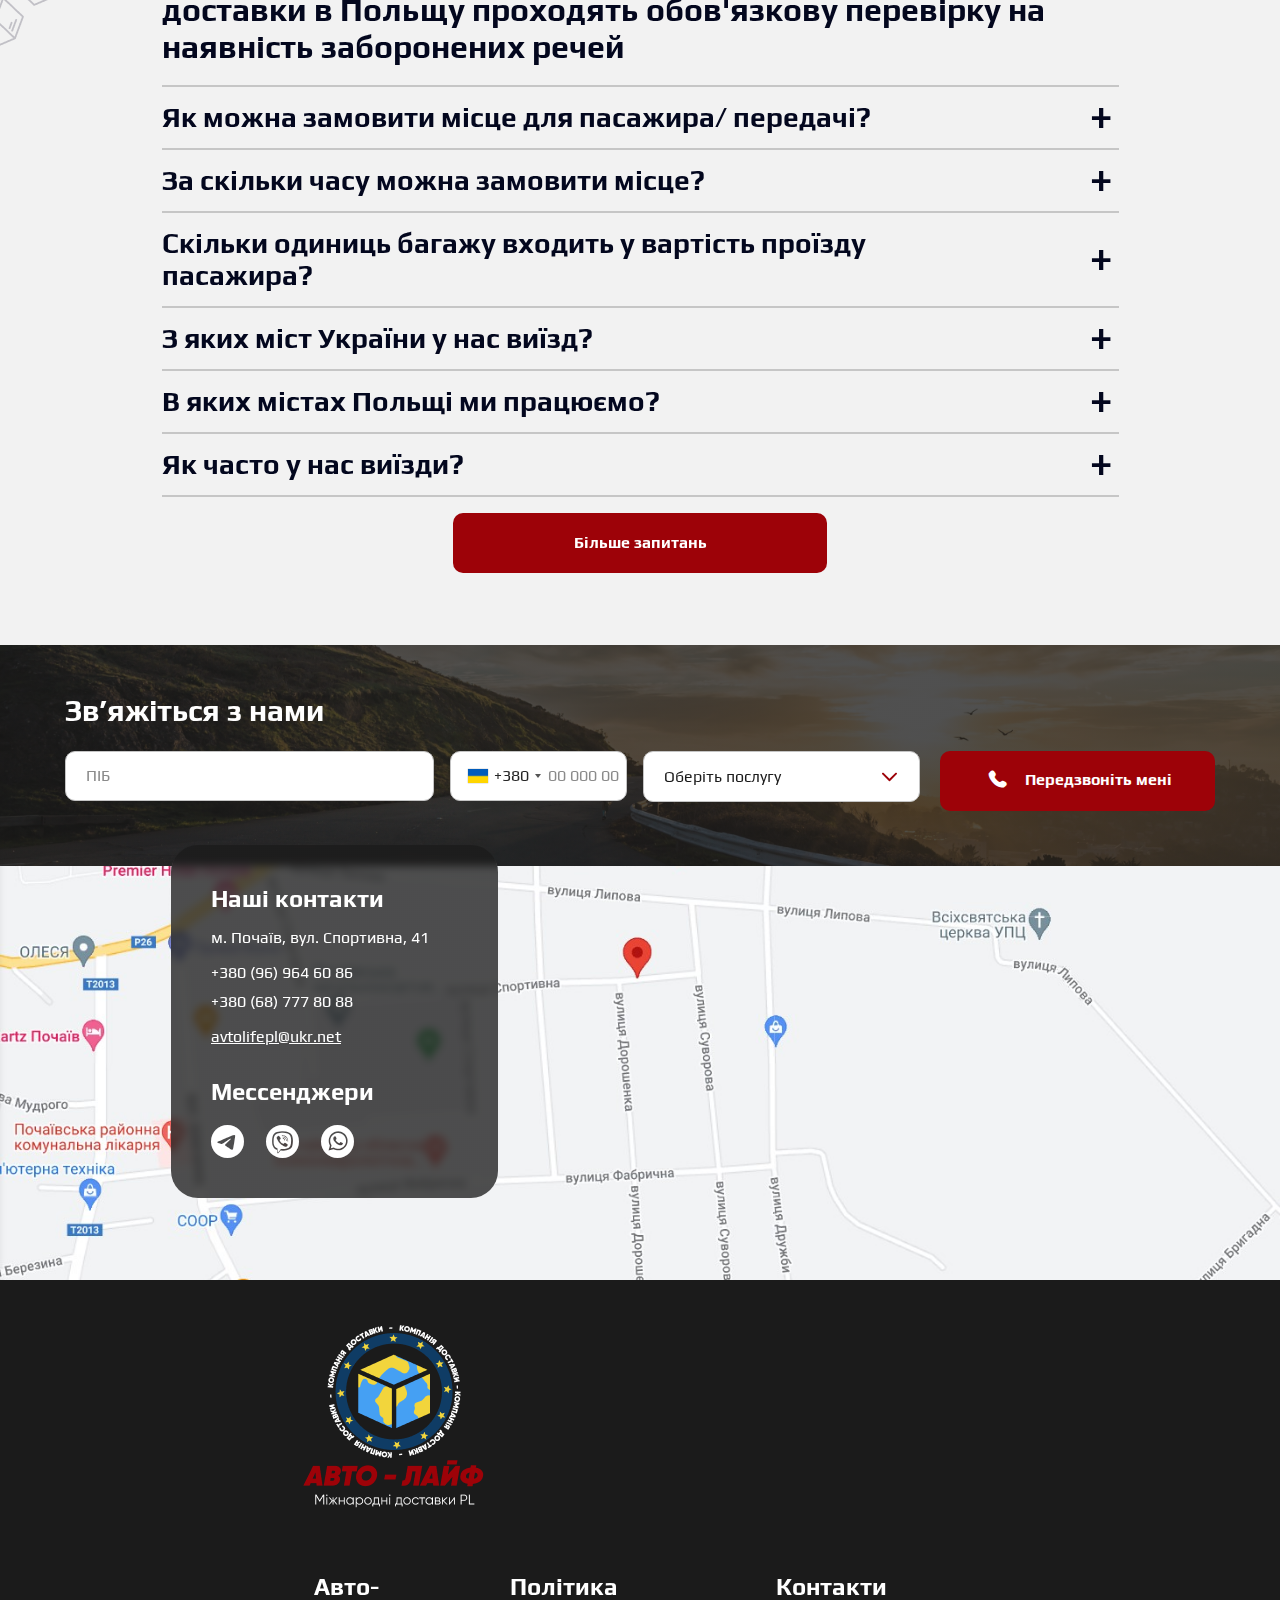
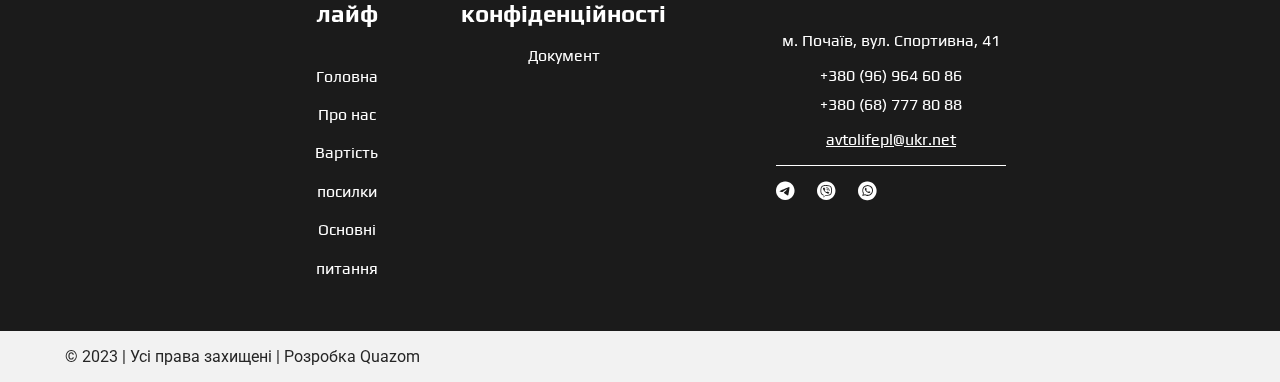
==== commit b630f721: "change logo" ====
--- a/index.html
+++ b/index.html
@@ -26,29 +26,129 @@
       <div class="container">
         <div class="header__wraper">
           <a href="" class="logo">
-            <picture>
-              <source
-                srcset="./images/logo/logo-tablet-desk.png"
-                media="(min-width: 1680px)"
-              />
-              <source
-                srcset="./images/logo/logo-laptop.png"
-                media="(min-width: 1280px)"
-              />
-              <source
-                srcset="./images/logo/logo-tablet-desk.png"
-                media="(min-width: 768px)"
-              />
-              <source
-                srcset="./images/logo/logo-mob.png"
-                media="(max-width: 767px)"
-              />
-              <img
-                src="./images/logo/logo-mob.png"
-                alt="Логотип"
-                class="logo__img"
-              />
-            </picture>
+            
+            <svg class="logo__svg" width="189" height="63" viewBox="0 0 189 63" fill="none" xmlns="http://www.w3.org/2000/svg">
+               <mask id="mask0_2947_3007" style="mask-type:alpha" maskUnits="userSpaceOnUse" x="15" y="14" width="33" height="34">
+               <path d="M15.0312 23.0993L30.3979 29.8941V47.8742L15.0312 40.8703V23.0993Z" fill="#D9D9D9"/>
+               <path d="M31.2342 14.4229L46.6009 21.3222L31.2342 28.117L15.9721 21.3222L31.2342 14.4229Z" fill="#D9D9D9"/>
+               <path d="M32.3841 47.8742L47.7508 41.0794V23.0993L32.3841 30.1032V47.8742Z" fill="#D9D9D9"/>
+               </mask>
+               <g mask="url(#mask0_2947_3007)">
+               <path d="M50.1542 31.7758C50.1542 32.4991 50.113 33.2164 50.0307 33.9221C49.4544 39.0083 46.8495 43.4772 43.0451 46.5114C39.8287 49.0633 35.7597 50.5922 31.3378 50.5922C20.9477 50.5922 12.5215 42.166 12.5215 31.7758C12.5215 30.3411 12.6802 28.9416 12.986 27.6009C14.8853 19.2159 22.3824 12.9595 31.3378 12.9595C35.6127 12.9595 39.5523 14.3883 42.7158 16.7874C46.8319 19.9156 49.6191 24.7079 50.0836 30.1588C50.1306 30.688 50.1542 31.229 50.1542 31.7758Z" fill="#45A0F3"/>
+               <path d="M38.2649 21.0622L37.7357 22.0324C37.2594 22.9086 36.1598 23.2261 35.2955 22.7381L31.5498 20.6506C30.5796 20.1508 29.4153 20.2802 28.5745 20.974C27.028 22.25 24.6936 24.3845 24.1468 26.0309C23.3 28.5476 22.1005 28.2477 20.9656 27.8949C19.8249 27.5303 19.4015 27.1129 19.2839 26.3308C19.1663 25.5488 17.6669 24.8902 17.0024 25.9721C16.8025 26.3014 16.6379 26.6248 16.4909 26.9188C16.2204 27.4715 16.0734 28.0596 15.9617 28.6593C15.9087 28.9357 15.7794 29.2415 15.4442 29.3297C15.015 29.4473 13.7743 28.8063 12.9863 27.6009C14.8856 19.2159 22.3827 12.9594 31.3381 12.9594L32.2848 15.0292C32.4318 15.3585 32.7023 15.6114 33.0316 15.7407L37.0301 17.3342C37.4123 17.4871 37.7004 17.8047 37.8239 18.1986L38.3766 20.0332C38.4766 20.3801 38.4354 20.7506 38.2649 21.0622ZM50.0839 30.1588L48.0553 30.4351C47.238 30.5468 46.5206 29.8824 46.5676 29.0651L46.597 28.5182C46.6147 28.1242 46.4794 27.742 46.2148 27.4539C45.2093 26.3543 43.8393 24.4727 42.7338 22.8909C41.5813 21.2386 41.4637 19.0748 42.4339 17.299L42.7161 16.7874C46.8322 19.9156 49.6194 24.7079 50.0839 30.1588ZM50.031 33.922C49.4548 39.0083 46.8499 43.4772 43.0454 46.5113H43.0278L42.4398 43.3537C42.3398 42.8245 42.0341 42.3541 41.5872 42.0483L40.958 41.6073C40.5111 41.2957 40.3053 40.7253 40.4699 40.1961L40.8757 38.879L40.6699 37.7323C40.5582 37.0679 40.9345 36.427 41.5695 36.2153L43.4629 35.5743C43.7746 35.4744 44.0509 35.298 44.2744 35.0628L45.6738 33.6104C46.256 33.0165 47.1321 32.8224 47.9142 33.1106L50.0251 33.9161C50.0251 33.9161 50.0251 33.922 50.031 33.922ZM36.2186 28.8828L36.9713 30.635C37.6651 32.2521 37.0889 34.1278 35.6012 35.0745L33.5843 36.3623L31.6027 39.6904V42.2541L30.4796 45.941C30.4796 45.941 28.0041 47.605 26.5223 44.9943V44.0358C26.5223 43.5948 26.3048 43.1773 25.9461 42.9245L25.605 42.6834C25.1287 42.3482 24.8289 41.8249 24.7701 41.2486L24.5172 38.5497C24.4761 38.091 24.2938 37.65 23.9939 37.2972L23.0178 36.1212C22.5768 35.592 22.6709 34.7982 23.2295 34.3866L23.6646 34.069C23.9468 33.8573 24.1879 33.5927 24.3643 33.287L26.6576 29.3414L28.551 28.4829C28.8685 28.3418 29.2213 28.3183 29.5506 28.43L30.3503 28.6887C30.8207 28.8416 31.3381 28.7358 31.7027 28.4006L32.1202 28.0302C32.373 27.8008 32.7023 27.6774 33.0434 27.6774H34.384C35.1837 27.6774 35.907 28.1536 36.2186 28.8828Z" fill="#F2D53C"/>
+               </g>
+               <path fill-rule="evenodd" clip-rule="evenodd" d="M31.3557 53.0675C43.4219 53.0675 53.2036 43.2858 53.2036 31.2196C53.2036 19.1534 43.4219 9.37173 31.3557 9.37173C19.2895 9.37173 9.50784 19.1534 9.50784 31.2196C9.50784 43.2858 19.2895 53.0675 31.3557 53.0675ZM31.3557 57.8761C46.0777 57.8761 58.0122 45.9416 58.0122 31.2196C58.0122 16.4976 46.0777 4.56311 31.3557 4.56311C16.6337 4.56311 4.69922 16.4976 4.69922 31.2196C4.69922 45.9416 16.6337 57.8761 31.3557 57.8761Z" fill="#0F3C65"/>
+               <path d="M54.8003 30.2265L54.118 31.3571L55.404 31.058L56.2684 32.0559L56.3818 30.7406L57.5938 30.2265L56.3818 29.7125L56.2684 28.3971L55.404 29.3951L54.118 29.096L54.8003 30.2265Z" fill="#F2D53C"/>
+               <path d="M52.2578 41.6873L51.0976 42.3179L52.3584 42.7099L52.5999 44.0078L53.3626 42.9302L54.6681 43.0993L53.8822 42.0431L54.4492 40.8509L53.1989 41.275L52.2404 40.3669L52.2578 41.6873Z" fill="#F2D53C"/>
+               <path d="M44.6421 50.7066L43.3221 50.6698L44.216 51.6416L43.7735 52.8854L44.974 52.3361L46.0184 53.1375L45.8686 51.8296L46.9574 51.0829L45.6631 50.8223L45.2898 49.5558L44.6421 50.7066Z" fill="#F2D53C"/>
+               <path d="M32.6741 54.6944L31.5569 53.9904L31.8312 55.2819L30.8167 56.1269L32.1296 56.2657L32.6202 57.4873L33.1575 56.2855L34.4748 56.1975L33.4937 55.314L33.8176 54.034L32.6741 54.6944Z" fill="#F2D53C"/>
+               <path d="M20.4378 51.8902L19.8286 50.7186L19.4136 51.972L18.1114 52.1895L19.1748 52.9719L18.9818 54.2741L20.0522 53.5078L21.2338 54.0966L20.8327 52.8388L21.7583 51.8971L20.4378 51.8902Z" fill="#F2D53C"/>
+               <path d="M11.5959 43.8846L11.662 42.5657L10.6706 43.4379L9.4369 42.9679L9.9595 44.1803L9.13517 45.2067L10.4461 45.0859L11.1685 46.1909L11.4577 44.9027L12.7321 44.5576L11.5959 43.8846Z" fill="#F2D53C"/>
+               <path d="M8.06702 32.1118L8.79249 31.0084L7.49586 31.2577L6.67063 30.2272L6.50655 31.5371L5.27566 32.004L6.46688 32.5645L6.52947 33.8832L7.4317 32.9193L8.70525 33.2678L8.06702 32.1118Z" fill="#F2D53C"/>
+               <path d="M10.8751 19.9221L12.0599 19.3389L10.8159 18.8963L10.6271 17.5897L9.8215 18.6356L8.52383 18.4139L9.26641 19.5009L8.65173 20.6693L9.91808 20.296L10.8391 21.2421L10.8751 19.9221Z" fill="#F2D53C"/>
+               <path d="M18.9131 11.6066L20.2302 11.7019L19.3802 10.6914L19.8775 9.46843L18.6538 9.96399L17.646 9.11707L17.7376 10.4303L16.6168 11.1281L17.8983 11.4457L18.2151 12.7275L18.9131 11.6066Z" fill="#F2D53C"/>
+               <path d="M31.0061 7.91567L32.0924 8.66647L31.8732 7.36443L32.9225 6.56326L31.6167 6.36891L31.1784 5.12755L30.5906 6.30549L29.2708 6.33754L30.2135 7.26184L29.8356 8.52698L31.0061 7.91567Z" fill="#F2D53C"/>
+               <path d="M42.9074 10.7855L43.4644 11.9828L43.9342 10.7488L45.2447 10.5888L44.2168 9.7604L44.4669 8.46792L43.3638 9.18642L42.2093 8.5462L42.5546 9.82045L41.5885 10.7204L42.9074 10.7855Z" fill="#F2D53C"/>
+               <path d="M51.3923 19.13L51.2726 20.4451L52.2987 19.614L53.5122 20.1339L53.0395 18.9012L53.9049 17.9092L52.5902 17.9765L51.9134 16.843L51.572 18.1183L50.2845 18.4113L51.3923 19.13Z" fill="#F2D53C"/>
+               <path d="M60.3973 32.574L59.0916 33.3039L59.119 32.5154L60.2061 31.9344L59.1405 31.8973L59.1652 31.1869L61.6516 31.2733L61.6269 31.9837L60.6324 31.9492L61.6067 32.5663L61.5793 33.3548L60.3973 32.574Z" fill="#1E1E1E"/>
+               <path d="M59.1521 35.4709C58.9353 35.1895 58.8489 34.8653 58.893 34.4983C58.937 34.1313 59.0978 33.8356 59.3753 33.6112C59.6573 33.3897 59.9794 33.3007 60.3417 33.3442C60.7063 33.388 60.9971 33.5505 61.2139 33.8319C61.433 34.1136 61.5204 34.4391 61.4761 34.8084C61.4318 35.1778 61.2699 35.4722 60.9906 35.6916C60.7131 35.916 60.392 36.0064 60.0274 35.9626C59.6651 35.9191 59.3733 35.7552 59.1521 35.4709ZM59.8061 34.1677C59.6794 34.2694 59.6055 34.4073 59.5846 34.5814C59.5637 34.7555 59.603 34.9057 59.7023 35.0322C59.8038 35.1613 59.9404 35.2362 60.1121 35.2568C60.2838 35.2774 60.4331 35.2369 60.5598 35.1352C60.6887 35.0361 60.7635 34.8995 60.7844 34.7254C60.8053 34.5513 60.7651 34.3997 60.6636 34.2706C60.5643 34.1441 60.4287 34.0706 60.257 34.0499C60.0876 34.0296 59.9373 34.0689 59.8061 34.1677Z" fill="#1E1E1E"/>
+               <path d="M60.8105 38.2366L60.6587 38.931L58.2282 38.3998L58.3799 37.7053L59.564 37.9641L58.7726 37.2236L58.7863 37.1611L59.8144 36.8183L58.6304 36.5595L58.7822 35.865L61.2127 36.3963L61.061 37.0908L59.9461 37.4474L60.8105 38.2366Z" fill="#1E1E1E"/>
+               <path d="M60.5217 39.3824L59.9323 41.2462L57.5602 40.4961L57.7745 39.8184L59.4892 40.3606L59.65 39.8523L57.9352 39.31L58.1495 38.6323L60.5217 39.3824Z" fill="#1E1E1E"/>
+               <path d="M56.6235 42.813L56.9132 42.106L57.2416 42.1483L57.5138 41.484L57.2502 41.2838L57.54 40.5767L59.5415 42.2535L59.2262 43.0231L56.6235 42.813ZM58.611 42.3216L57.9821 41.8411L57.8257 42.2226L58.611 42.3216Z" fill="#1E1E1E"/>
+               <path d="M57.4644 44.6897L58.2514 45.0866L57.9313 45.7213L55.7099 44.601L56.03 43.9663L56.8487 44.3792L57.1208 43.8397L56.302 43.4268L56.6221 42.7921L58.8436 43.9125L58.5235 44.5472L57.7364 44.1502L57.4644 44.6897Z" fill="#1E1E1E"/>
+               <path d="M55.5253 44.8926L57.672 46.1502L57.3127 46.7635L55.166 45.506L55.5253 44.8926Z" fill="#1E1E1E"/>
+               <path d="M56.6164 47.8671L56.0669 48.6968L53.9927 47.3229L54.3852 46.7303L55.0371 47.1621L55.0861 47.088L54.6894 46.271L55.1212 45.6191L55.5637 46.573C55.7001 46.4957 55.8413 46.4584 55.9872 46.4613C56.1351 46.4654 56.2752 46.5113 56.4076 46.599C56.6268 46.7442 56.7536 46.9348 56.7878 47.1706C56.8227 47.4097 56.7656 47.6419 56.6164 47.8671ZM55.9142 47.743L56.0633 47.5178C56.1052 47.4546 56.1208 47.3924 56.1101 47.3313C56.1001 47.2735 56.0644 47.2244 56.0032 47.1838C55.942 47.1432 55.8828 47.1296 55.8256 47.1429C55.7672 47.1582 55.718 47.1981 55.6781 47.2627L55.529 47.4879L55.9142 47.743Z" fill="#1E1E1E"/>
+               <path d="M53.1751 52.1766L51.8404 50.9713L51.6617 51.1691L50.7966 50.3878L51.273 49.8602L51.6265 50.1794L52.3411 49.3881L51.9876 49.0689L52.4641 48.5413L53.3292 49.3227L53.153 49.5179C53.2199 49.7124 53.373 49.9177 53.6121 50.1337L54.3876 50.834L53.1751 52.1766ZM52.6599 50.0639L52.3168 50.4437L53.1662 51.2108L53.4258 50.9233L53.1304 50.6565C52.9036 50.4516 52.7467 50.2541 52.6599 50.0639Z" fill="#1E1E1E"/>
+               <path d="M49.746 52.4412C49.7623 52.0863 49.9058 51.7831 50.1764 51.5314C50.4471 51.2797 50.7609 51.1578 51.1177 51.1657C51.476 51.1787 51.7794 51.3189 52.0279 51.5861C52.278 51.8551 52.3949 52.167 52.3787 52.5218C52.364 52.8784 52.2205 53.1833 51.9481 53.4366C51.6756 53.69 51.3619 53.8102 51.007 53.7973C50.6501 53.7893 50.3467 53.6509 50.0966 53.3819C49.8481 53.1147 49.7313 52.8011 49.746 52.4412ZM51.0871 51.8688C50.9247 51.8645 50.7792 51.9221 50.6508 52.0415C50.5224 52.1609 50.4553 52.301 50.4494 52.4617C50.4435 52.6258 50.4994 52.7712 50.6172 52.8979C50.735 53.0245 50.8751 53.09 51.0376 53.0942C51.1999 53.1018 51.3453 53.0459 51.4737 52.9265C51.6021 52.8071 51.6693 52.6653 51.6753 52.5013C51.6811 52.3405 51.6251 52.1968 51.5073 52.0701C51.3912 51.9452 51.2511 51.8781 51.0871 51.8688Z" fill="#1E1E1E"/>
+               <path d="M48.1574 53.2292C48.4555 52.9987 48.7771 52.9073 49.1224 52.9549C49.471 53.0029 49.7576 53.1722 49.9822 53.4627C50.2068 53.7533 50.2985 54.0733 50.2571 54.4227C50.2162 54.7688 50.0467 55.0571 49.7486 55.2875C49.5686 55.4266 49.3685 55.5125 49.1481 55.5451C48.9258 55.5791 48.7151 55.5564 48.5158 55.4768L48.7877 54.8174C48.8688 54.8565 48.9577 54.8687 49.0541 54.854C49.1506 54.8394 49.2401 54.8001 49.3226 54.7364C49.4594 54.6306 49.5371 54.4986 49.5556 54.3405C49.5738 54.1858 49.5285 54.0381 49.4198 53.8975C49.3111 53.7569 49.1796 53.6759 49.0253 53.6544C48.8676 53.6326 48.7203 53.6745 48.5835 53.7803C48.4991 53.8455 48.4386 53.9222 48.402 54.0104C48.3635 54.1001 48.3537 54.1901 48.3725 54.2803L47.6659 54.3774C47.6376 54.1626 47.668 53.952 47.7569 53.7454C47.8439 53.5404 47.9775 53.3683 48.1574 53.2292Z" fill="#1E1E1E"/>
+               <path d="M48.6827 56.0108L47.1084 57.0452L46.7298 56.469L47.2199 56.1469L46.2323 54.6439L46.8264 54.2536L47.814 55.7566L48.3041 55.4346L48.6827 56.0108Z" fill="#1E1E1E"/>
+               <path d="M43.7129 56.096L44.3806 55.7244L44.6107 55.9624L45.238 55.6133L45.157 55.2924L45.8248 54.9208L46.3419 57.4802L45.6152 57.8846L43.7129 56.096ZM45.5724 56.9525L45.381 56.1846L45.0207 56.3851L45.5724 56.9525Z" fill="#1E1E1E"/>
+               <path d="M42.7473 57.9321C42.5031 57.9112 42.3296 57.7887 42.2269 57.5647C42.1311 57.3558 42.1239 57.161 42.2052 56.9803C42.2876 56.8018 42.4558 56.6542 42.71 56.5377L43.6663 56.0992L44.7033 58.3606L43.8052 58.7725C43.5511 58.8891 43.332 58.923 43.1481 58.8744C42.9642 58.8258 42.8253 58.6992 42.7315 58.4946C42.6416 58.2986 42.6469 58.1111 42.7473 57.9321ZM43.5891 58.199L43.8024 58.1013L43.6631 57.7976L43.4158 57.9149C43.3291 57.9703 43.3055 58.0411 43.3451 58.1272C43.3668 58.1746 43.4008 58.2033 43.4471 58.2133C43.4923 58.2265 43.5396 58.2218 43.5891 58.199ZM43.2749 56.9511L43.0036 57.0756C42.9519 57.0993 42.9157 57.1341 42.8951 57.1801C42.8744 57.226 42.875 57.2727 42.8967 57.3201C42.9382 57.4105 43.0109 57.4411 43.1147 57.4117L43.4231 57.2742L43.2749 56.9511Z" fill="#1E1E1E"/>
+               <path d="M41.0294 58.5898L39.8579 57.6596L40.5977 57.3852L41.5484 58.1698L41.1775 57.1701L41.844 56.9229L42.7093 59.2555L42.0428 59.5027L41.6967 58.5697L41.4963 59.7054L40.7565 59.9799L41.0294 58.5898Z" fill="#1E1E1E"/>
+               <path d="M37.9217 58.1966L38.6056 58.0029L38.9155 59.0972L39.3579 57.7898L39.9051 57.6348L40.5831 60.0286L39.8991 60.2223L39.5892 59.128L39.1468 60.4354L38.5997 60.5904L37.9217 58.1966Z" fill="#1E1E1E"/>
+               <path d="M33.6204 59.6492L35.0344 59.5015L35.0987 60.1166L33.6847 60.2643L33.6204 59.6492Z" fill="#1E1E1E"/>
+               <path d="M28.9973 60.1471L28.308 58.8196L29.0953 58.8713L29.6425 59.9758L29.7124 58.9118L30.4217 58.9584L30.2587 61.441L29.5494 61.3944L29.6146 60.4014L28.9677 61.3562L28.1804 61.3045L28.9973 60.1471Z" fill="#1E1E1E"/>
+               <path d="M26.1731 58.82C26.4602 58.6108 26.7866 58.5332 27.1522 58.5871C27.5179 58.641 27.8092 58.8097 28.0261 59.0931C28.2399 59.3809 28.3203 59.7053 28.267 60.0663C28.2135 60.4297 28.0432 60.7159 27.7561 60.9251C27.4686 61.1366 27.1409 61.2152 26.7728 61.161C26.4048 61.1067 26.1149 60.937 25.903 60.6519C25.6861 60.3685 25.6045 60.0451 25.658 59.6818C25.7112 59.3208 25.8829 59.0335 26.1731 58.82ZM27.4583 59.5088C27.36 59.3794 27.2241 59.3019 27.0506 59.2763C26.8772 59.2507 26.7259 59.2859 26.5968 59.3818C26.465 59.4798 26.3865 59.6143 26.3613 59.7854C26.336 59.9565 26.3726 60.1068 26.4708 60.2363C26.5664 60.3677 26.701 60.4462 26.8744 60.4718C27.0479 60.4974 27.2005 60.4612 27.3323 60.3633C27.4614 60.2673 27.5386 60.1338 27.5638 59.9627C27.5887 59.7939 27.5535 59.6426 27.4583 59.5088Z" fill="#1E1E1E"/>
+               <path d="M23.3258 60.3809L22.6363 60.208L23.2413 57.7948L23.9308 57.9677L23.6361 59.1433L24.4004 58.3748L24.4624 58.3904L24.7738 59.4285L25.0685 58.2529L25.758 58.4258L25.153 60.839L24.4635 60.6661L24.141 59.541L23.3258 60.3809Z" fill="#1E1E1E"/>
+               <path d="M22.1936 60.0541L20.3484 59.4088L21.1697 57.0603L21.8407 57.295L21.247 58.9926L21.7502 59.1686L22.3439 57.471L23.0149 57.7056L22.1936 60.0541Z" fill="#1E1E1E"/>
+               <path d="M18.9131 56.0638L19.6112 56.3745L19.559 56.7015L20.2149 56.9934L20.423 56.7359L21.1211 57.0466L19.3852 58.9972L18.6254 58.659L18.9131 56.0638ZM19.345 58.0651L19.8441 57.4508L19.4674 57.2831L19.345 58.0651Z" fill="#1E1E1E"/>
+               <path d="M16.977 56.8257L16.5541 57.5991L15.9305 57.258L17.1241 55.0751L17.7478 55.4162L17.3079 56.2207L17.838 56.5106L18.2779 55.7061L18.9016 56.0471L17.708 58.23L17.0843 57.8889L17.5072 57.1156L16.977 56.8257Z" fill="#1E1E1E"/>
+               <path d="M16.8683 54.9005L15.5481 57.0093L14.9456 56.6321L16.2657 54.5233L16.8683 54.9005Z" fill="#1E1E1E"/>
+               <path d="M13.8396 55.885L13.0284 55.3085L14.4698 53.2806L15.0492 53.6924L14.5962 54.3298L14.6686 54.3812L15.4982 54.0116L16.1356 54.4646L15.1676 54.8755C15.2404 55.0144 15.273 55.1567 15.2653 55.3025C15.2563 55.4501 15.2058 55.5886 15.1138 55.718C14.9614 55.9324 14.7668 56.0528 14.53 56.0793C14.2899 56.1063 14.0597 56.0415 13.8396 55.885ZM13.9867 55.1872L14.2069 55.3437C14.2687 55.3877 14.3303 55.4053 14.3917 55.3966C14.4498 55.3885 14.5001 55.3545 14.5427 55.2946C14.5852 55.2348 14.6008 55.176 14.5893 55.1185C14.576 55.0596 14.5377 55.0091 14.4745 54.9671L14.2544 54.8106L13.9867 55.1872Z" fill="#1E1E1E"/>
+               <path d="M9.67137 52.3432L10.915 51.0441L10.7225 50.8598L11.5286 50.0177L12.0421 50.5092L11.7128 50.8533L12.483 51.5906L12.8123 51.2466L13.3258 51.7381L12.5196 52.5802L12.3297 52.3984C12.1332 52.4596 11.9236 52.6066 11.7008 52.8394L10.9782 53.5942L9.67137 52.3432ZM11.7982 51.8896L11.4285 51.5357L10.6371 52.3624L10.9169 52.6303L11.1922 52.3427C11.4036 52.1219 11.6056 51.9709 11.7982 51.8896Z" fill="#1E1E1E"/>
+               <path d="M9.49948 48.8914C9.8536 48.9192 10.152 49.0725 10.3947 49.3513C10.6374 49.6301 10.749 49.9477 10.7294 50.3041C10.7046 50.6617 10.5547 50.9604 10.2795 51.2C10.0025 51.4412 9.6869 51.5478 9.33278 51.52C8.97688 51.4937 8.67679 51.3402 8.43252 51.0597C8.18825 50.7791 8.07836 50.4616 8.10287 50.1073C8.12248 49.7509 8.27079 49.4521 8.54778 49.211C8.82299 48.9714 9.14022 48.8648 9.49948 48.8914ZM10.0277 50.2505C10.0373 50.0882 9.98446 49.941 9.86933 49.8087C9.75419 49.6765 9.6164 49.6048 9.45594 49.5937C9.29213 49.5824 9.145 49.6335 9.01454 49.7471C8.88409 49.8607 8.81409 49.9986 8.80454 50.1608C8.79166 50.3229 8.84278 50.47 8.95792 50.6022C9.07305 50.7345 9.21252 50.8063 9.37632 50.8176C9.53679 50.8287 9.68224 50.7775 9.8127 50.6639C9.94137 50.5519 10.013 50.4141 10.0277 50.2505Z" fill="#1E1E1E"/>
+               <path d="M8.78073 47.3113C9.00235 47.616 9.08435 47.9402 9.02672 48.2839C8.96857 48.6309 8.79099 48.9125 8.49399 49.1285C8.19699 49.3446 7.87445 49.4268 7.52638 49.3753C7.18162 49.3243 6.89843 49.1464 6.67681 48.8418C6.543 48.6578 6.46302 48.4552 6.43687 48.234C6.40933 48.0108 6.43822 47.8008 6.52357 47.604L7.17478 47.895C7.13333 47.975 7.11853 48.0634 7.13038 48.1602C7.14224 48.2571 7.17883 48.3477 7.24016 48.432C7.34191 48.5719 7.47153 48.6534 7.62901 48.6765C7.78319 48.6992 7.93213 48.6582 8.07584 48.5537C8.21955 48.4491 8.30437 48.32 8.33032 48.1664C8.35678 48.0094 8.31914 47.861 8.21739 47.7211C8.15466 47.6349 8.07975 47.5722 7.99264 47.533C7.90414 47.4919 7.81451 47.4795 7.72375 47.4957L7.64738 46.7865C7.86287 46.7645 8.07253 46.801 8.27636 46.8959C8.4788 46.9889 8.64692 47.1274 8.78073 47.3113Z" fill="#1E1E1E"/>
+               <path d="M5.99095 47.765L5.00319 46.161L5.59031 45.7995L5.89782 46.2988L7.42916 45.3558L7.8019 45.961L6.27056 46.9041L6.57807 47.4034L5.99095 47.765Z" fill="#1E1E1E"/>
+               <path d="M6.03847 42.7606L6.38762 43.4403L6.14206 43.6623L6.47009 44.3009L6.7936 44.2307L7.14275 44.9104L4.56756 45.3421L4.18755 44.6023L6.03847 42.7606ZM5.12051 44.5906L5.89442 44.4248L5.70605 44.0581L5.12051 44.5906Z" fill="#1E1E1E"/>
+               <path d="M4.25 41.7912C4.27822 41.5478 4.40581 41.378 4.63277 41.282C4.84445 41.1925 5.03938 41.1911 5.21756 41.2778C5.39355 41.3654 5.53601 41.538 5.64493 41.7955L6.05475 42.7645L3.76335 43.7336L3.37844 42.8236C3.26953 42.5661 3.2421 42.3462 3.29617 42.1638C3.35024 41.9814 3.48093 41.8464 3.68825 41.7587C3.88684 41.6747 4.07409 41.6855 4.25 41.7912ZM3.95809 42.6248L4.04947 42.8408L4.35717 42.7107L4.24729 42.46C4.1945 42.3717 4.12447 42.346 4.03718 42.3829C3.98917 42.4032 3.95945 42.4364 3.94803 42.4824C3.93351 42.5271 3.93686 42.5746 3.95809 42.6248ZM5.21481 42.3479L5.09851 42.0729C5.07636 42.0206 5.04262 41.9834 4.9973 41.9614C4.95198 41.9394 4.90531 41.9386 4.8573 41.9589C4.76565 41.9976 4.73295 42.0693 4.75921 42.174L4.88747 42.4864L5.21481 42.3479Z" fill="#1E1E1E"/>
+               <path d="M3.64057 40.0526L4.60555 38.9097L4.85759 39.6574L4.04474 40.584L5.05513 40.2434L5.2822 40.917L2.9246 41.7117L2.69754 41.0381L3.64058 40.7203L2.51135 40.4858L2.25931 39.7381L3.64057 40.0526Z" fill="#1E1E1E"/>
+               <path d="M4.11729 36.9308L4.29016 37.6203L3.18696 37.8969L4.48031 38.3788L4.61861 38.9304L2.20536 39.5354L2.03249 38.8459L3.13569 38.5693L1.84234 38.0875L1.70404 37.5359L4.11729 36.9308Z" fill="#1E1E1E"/>
+               <path d="M2.79094 32.568L2.89505 33.9858L2.27828 34.0311L2.17417 32.6132L2.79094 32.568Z" fill="#1E1E1E"/>
+               <path d="M2.41798 28.0477L3.76363 27.3945L3.69071 28.1802L2.57186 28.6974L3.63355 28.7959L3.56786 29.5037L1.09057 29.2738L1.15626 28.566L2.14718 28.658L1.21013 27.9856L1.28305 27.2L2.41798 28.0477Z" fill="#1E1E1E"/>
+               <path d="M3.82229 25.2598C4.02256 25.5532 4.09015 25.8818 4.02507 26.2457C3.95998 26.6095 3.78246 26.8955 3.49249 27.1036C3.19828 27.3085 2.87157 27.3789 2.51238 27.3146C2.15085 27.25 1.86995 27.0709 1.66968 26.7776C1.46709 26.4838 1.39854 26.1538 1.46404 25.7876C1.52954 25.4214 1.70802 25.1368 1.99949 24.9338C2.28945 24.7257 2.6152 24.654 2.97673 24.7186C3.33593 24.7829 3.61778 24.9633 3.82229 25.2598ZM3.09442 26.5233C3.22682 26.4291 3.30845 26.2956 3.33933 26.123C3.3702 25.9504 3.33967 25.7981 3.24774 25.6661C3.15389 25.5314 3.02184 25.4488 2.85157 25.4184C2.6813 25.3879 2.52996 25.4198 2.39756 25.5141C2.26325 25.6056 2.18065 25.7376 2.14978 25.9102C2.11891 26.0828 2.15039 26.2365 2.24424 26.3712C2.33617 26.5032 2.46727 26.5844 2.63754 26.6149C2.80547 26.6449 2.95777 26.6144 3.09442 26.5233Z" fill="#1E1E1E"/>
+               <path d="M2.34692 22.3307L2.54064 21.6468L4.93441 22.3248L4.74069 23.0087L3.57458 22.6784L4.31944 23.4657L4.302 23.5272L3.25495 23.8069L4.42106 24.1372L4.22734 24.8212L1.83357 24.1431L2.02728 23.4592L3.16171 23.171L2.34692 22.3307Z" fill="#1E1E1E"/>
+               <path d="M2.68791 21.2428L3.38835 19.4178L5.71109 20.3092L5.45638 20.9729L3.77738 20.3285L3.58634 20.8262L5.26535 21.4706L5.01064 22.1343L2.68791 21.2428Z" fill="#1E1E1E"/>
+               <path d="M6.78445 18.0432L6.45307 18.7318L6.12784 18.6699L5.81649 19.3168L6.06773 19.5324L5.73634 20.221L3.83825 18.4279L4.19892 17.6785L6.78445 18.0432ZM4.77119 18.4154L5.37035 18.9325L5.54915 18.561L4.77119 18.4154Z" fill="#1E1E1E"/>
+               <path d="M6.08766 16.0634L5.3271 15.6179L5.68639 15.0045L7.83313 16.262L7.47383 16.8754L6.68261 16.4119L6.37721 16.9333L7.16843 17.3967L6.80914 18.0101L4.66241 16.7526L5.0217 16.1392L5.78226 16.5847L6.08766 16.0634Z" fill="#1E1E1E"/>
+               <path d="M7.97355 16.0703L5.90437 14.6889L6.29906 14.0977L8.36825 15.4791L7.97355 16.0703Z" fill="#1E1E1E"/>
+               <path d="M7.11483 12.956L7.71483 12.162L9.69973 13.662L9.27116 14.2291L8.64733 13.7577L8.59376 13.8286L8.93902 14.6686L8.46759 15.2925L8.08517 14.3129C7.94417 14.3816 7.80095 14.41 7.65551 14.3981C7.50817 14.3848 7.37118 14.3302 7.24452 14.2345C7.03469 14.076 6.92002 13.8779 6.90051 13.6404C6.88053 13.3996 6.95197 13.1715 7.11483 12.956ZM7.808 13.1234L7.64515 13.3389C7.59943 13.3994 7.58002 13.4605 7.5869 13.5221C7.59332 13.5804 7.62584 13.6317 7.68444 13.676C7.74304 13.7203 7.80127 13.7375 7.85912 13.7278C7.9184 13.7162 7.96995 13.6794 8.01377 13.6175L8.17663 13.402L7.808 13.1234Z" fill="#1E1E1E"/>
+               <path d="M10.7282 8.93392L11.9906 10.2148L12.1805 10.0277L12.9988 10.858L12.4925 11.357L12.1582 11.0178L11.3988 11.7662L11.7331 12.1054L11.2268 12.6044L10.4085 11.7741L10.5958 11.5895C10.5403 11.3914 10.3994 11.1776 10.1732 10.948L9.43974 10.2038L10.7282 8.93392ZM11.1198 11.073L11.4843 10.7138L10.681 9.89867L10.4051 10.1706L10.6845 10.4541C10.8991 10.6718 11.0442 10.8781 11.1198 11.073Z" fill="#1E1E1E"/>
+               <path d="M14.2053 8.83393C14.1672 9.18709 14.0052 9.48092 13.7195 9.71542C13.4338 9.94991 13.1131 10.0522 12.7574 10.0222C12.4006 9.98706 12.1064 9.82846 11.875 9.54639C11.642 9.26249 11.5445 8.94396 11.5827 8.5908C11.6193 8.23581 11.7814 7.94031 12.069 7.70431C12.3566 7.46831 12.6771 7.36772 13.0306 7.40253C13.3862 7.4325 13.6805 7.58944 13.9135 7.87334C14.145 8.15541 14.2423 8.4756 14.2053 8.83393ZM12.8314 9.32239C12.9933 9.33665 13.142 9.28816 13.2776 9.17692C13.4131 9.06569 13.4887 8.93003 13.5045 8.76996C13.5206 8.60656 13.4738 8.458 13.364 8.3243C13.2543 8.19059 13.1185 8.1166 12.9566 8.10234C12.795 8.08475 12.6465 8.13157 12.5109 8.2428C12.3754 8.35404 12.2996 8.49136 12.2835 8.65477C12.2677 8.81484 12.3147 8.96172 12.4244 9.09543C12.5327 9.22731 12.6683 9.30296 12.8314 9.32239Z" fill="#1E1E1E"/>
+               <path d="M15.8664 8.11456C15.5546 8.32604 15.2279 8.39732 14.8862 8.32842C14.5413 8.25888 14.2658 8.07213 14.0596 7.76818C13.8535 7.46424 13.7819 7.13917 13.8448 6.79298C13.9071 6.45009 14.0942 6.1729 14.406 5.96143C14.5942 5.83374 14.7994 5.76047 15.0213 5.74161C15.2453 5.72143 15.4542 5.75722 15.6482 5.84899L15.3359 6.49028C15.2573 6.44621 15.1694 6.42851 15.0722 6.43718C14.975 6.44584 14.8833 6.47943 14.797 6.53795C14.6539 6.63504 14.5681 6.76191 14.5398 6.91855C14.5121 7.07189 14.5482 7.2221 14.6479 7.36917C14.7477 7.51625 14.8739 7.60527 15.0266 7.63626C15.1826 7.66787 15.3322 7.63513 15.4753 7.53804C15.5636 7.47819 15.6287 7.40538 15.6708 7.31961C15.7148 7.23251 15.7301 7.14334 15.7169 7.05209L16.4282 6.9991C16.4431 7.21519 16.3998 7.42354 16.2982 7.62414C16.1986 7.82341 16.0546 7.98688 15.8664 8.11456Z" fill="#1E1E1E"/>
+               <path d="M15.5071 5.3025L17.1429 4.3684L17.4848 4.96716L16.9756 5.25797L17.8674 6.8197L17.2501 7.17219L16.3583 5.61046L15.849 5.90127L15.5071 5.3025Z" fill="#1E1E1E"/>
+               <path d="M20.4637 5.52532L19.774 5.85414L19.5593 5.6021L18.9112 5.91105L18.9719 6.2365L18.2821 6.56533L17.927 3.97846L18.6777 3.62057L20.4637 5.52532ZM18.6617 4.55346L18.8045 5.33195L19.1766 5.15454L18.6617 4.55346Z" fill="#1E1E1E"/>
+               <path d="M21.575 3.7331C21.8173 3.7695 21.9827 3.90274 22.071 4.1328C22.1533 4.34738 22.1482 4.54224 22.0555 4.7174C21.962 4.89034 21.7847 5.02691 21.5237 5.12709L20.5415 5.50406L19.65 3.18132L20.5725 2.82728C20.8335 2.72709 21.0543 2.70709 21.2347 2.76727C21.4152 2.82745 21.5457 2.96261 21.6264 3.17277C21.7036 3.37407 21.6865 3.56085 21.575 3.7331ZM20.7517 3.41329L20.5327 3.49734L20.6524 3.80926L20.9067 3.70787C20.9967 3.65809 21.0247 3.58896 20.9908 3.50047C20.9721 3.45181 20.94 3.42099 20.8944 3.40803C20.8502 3.39201 20.8026 3.39376 20.7517 3.41329ZM20.9861 4.67862L21.2648 4.57164C21.3179 4.55127 21.3562 4.5188 21.3797 4.47425C21.4032 4.42969 21.4057 4.38308 21.387 4.33442C21.3513 4.24151 21.2807 4.20641 21.1753 4.22913L20.8587 4.3468L20.9861 4.67862Z" fill="#1E1E1E"/>
+               <path d="M23.1663 3.22828L24.2796 4.22732L23.5246 4.45667L22.623 3.61621L22.9329 4.63643L22.2527 4.84306L21.5296 2.46255L22.2097 2.25592L22.499 3.20813L22.7674 2.08649L23.5224 1.85714L23.1663 3.22828Z" fill="#1E1E1E"/>
+               <path d="M26.3538 3.77237L25.6593 3.92416L25.4164 2.81305L24.8954 4.09113L24.3399 4.21257L23.8086 1.78201L24.503 1.63022L24.7459 2.74133L25.2669 1.46325L25.8225 1.34182L26.3538 3.77237Z" fill="#1E1E1E"/>
+               <path d="M30.6123 2.57625L29.1921 2.64207L29.1635 2.0243L30.5837 1.95849L30.6123 2.57625Z" fill="#1E1E1E"/>
+               <path d="M35.2543 2.3244L35.8659 3.6895L35.0828 3.59245L34.6002 2.45822L34.4691 3.51638L33.7636 3.42894L34.0697 0.959897L34.7751 1.04733L34.6527 2.03495L35.3536 1.11903L36.1366 1.21608L35.2543 2.3244Z" fill="#1E1E1E"/>
+               <path d="M37.9975 3.80674C37.6982 3.99794 37.3676 4.05546 37.0059 3.97928C36.6442 3.90311 36.3638 3.71692 36.1647 3.42073C35.9688 3.1204 35.9085 2.79169 35.9837 2.43463C36.0594 2.07524 36.2469 1.79995 36.5463 1.60874C36.8461 1.41522 37.1781 1.35679 37.5421 1.43345C37.9061 1.51012 38.1851 1.69722 38.3791 1.99475C38.5783 2.29094 38.64 2.61872 38.5643 2.97811C38.4891 3.33517 38.3002 3.61138 37.9975 3.80674ZM36.7569 3.04058C36.847 3.1758 36.9779 3.26148 37.1495 3.29761C37.3211 3.33375 37.4742 3.30789 37.609 3.22003C37.7465 3.13035 37.8331 3.00088 37.8687 2.83162C37.9044 2.66236 37.8771 2.51012 37.7869 2.3749C37.6996 2.23785 37.5701 2.15126 37.3985 2.11512C37.2269 2.07899 37.0724 2.10576 36.9349 2.19545C36.8001 2.2833 36.7149 2.41186 36.6793 2.58112C36.6441 2.74806 36.67 2.90121 36.7569 3.04058Z" fill="#1E1E1E"/>
+               <path d="M40.9819 2.41777L41.6596 2.63209L40.9095 5.00426L40.2318 4.78994L40.5972 3.63435L39.7878 4.35505L39.7268 4.33576L39.4789 3.28073L39.1135 4.43631L38.4357 4.22199L39.1858 1.84983L39.8636 2.06415L40.1173 3.20677L40.9819 2.41777Z" fill="#1E1E1E"/>
+               <path d="M42.0387 2.77842L43.8419 3.53319L42.8813 5.82819L42.2256 5.55373L42.92 3.89477L42.4282 3.68892L41.7338 5.34789L41.0781 5.07342L42.0387 2.77842Z" fill="#1E1E1E"/>
+               <path d="M45.1303 6.97079L44.4519 6.61913L44.5233 6.29588L43.8859 5.96548L43.663 6.21022L42.9846 5.85856L44.8332 4.01447L45.5716 4.39721L45.1303 6.97079ZM44.818 4.94738L44.2833 5.53094L44.6494 5.72067L44.818 4.94738Z" fill="#1E1E1E"/>
+               <path d="M47.137 6.33291L47.6047 5.58578L48.2072 5.96296L46.8871 8.07178L46.2845 7.6946L46.7711 6.91735L46.259 6.59675L45.7724 7.374L45.1699 6.99682L46.49 4.888L47.0925 5.26518L46.6248 6.01231L47.137 6.33291Z" fill="#1E1E1E"/>
+               <path d="M47.225 8.32094L48.6738 6.29836L49.2516 6.7123L47.8028 8.73488L47.225 8.32094Z" fill="#1E1E1E"/>
+               <path d="M50.2165 7.44844L50.9926 8.07134L49.4354 10.0117L48.881 9.56673L49.3704 8.95692L49.3011 8.9013L48.4514 9.22191L47.8416 8.7325L48.8318 8.3788C48.7673 8.23586 48.7431 8.09187 48.7592 7.94684C48.7768 7.79996 48.8353 7.66461 48.9347 7.5408C49.0993 7.33568 49.3006 7.22683 49.5386 7.21425C49.7799 7.20131 50.0058 7.27937 50.2165 7.44844ZM50.0289 8.13644L49.8183 7.96737C49.7591 7.91991 49.6987 7.89872 49.6369 7.90381C49.5784 7.90853 49.5262 7.93953 49.4802 7.99681C49.4342 8.0541 49.4152 8.1118 49.4233 8.16991C49.4332 8.2295 49.4684 8.2821 49.5291 8.32771L49.7397 8.49679L50.0289 8.13644Z" fill="#1E1E1E"/>
+               <path d="M54.1416 11.1817L52.8245 12.4063L53.006 12.6016L52.1523 13.3954L51.6683 12.8748L52.017 12.5505L51.291 11.7697L50.9422 12.094L50.4581 11.5734L51.3119 10.7796L51.491 10.9722C51.6906 10.9224 51.9084 10.7878 52.1444 10.5684L52.9097 9.85686L54.1416 11.1817ZM51.992 11.511L52.3405 11.8858L53.1786 11.1065L52.9148 10.8227L52.6233 11.0938C52.3994 11.302 52.189 11.441 51.992 11.511Z" fill="#1E1E1E"/>
+               <path d="M54.1477 14.667C53.7958 14.6186 53.5068 14.4481 53.2807 14.1557C53.0546 13.8633 52.9618 13.5397 53.0021 13.1851C53.0476 12.8295 53.2147 12.54 53.5034 12.3169C53.794 12.0922 54.1152 12.0041 54.4671 12.0526C54.8209 12.0995 55.1115 12.2702 55.3391 12.5645C55.5666 12.8588 55.6578 13.1821 55.6127 13.5345C55.5724 13.8891 55.4069 14.1787 55.1163 14.4033C54.8276 14.6265 54.5047 14.7144 54.1477 14.667ZM53.6994 13.2794C53.6805 13.4409 53.7246 13.5909 53.8318 13.7296C53.9391 13.8684 54.0725 13.9479 54.232 13.9684C54.3949 13.9892 54.5447 13.9467 54.6816 13.8409C54.8184 13.7352 54.8963 13.6016 54.9153 13.4401C54.9376 13.2791 54.8951 13.1293 54.7879 12.9906C54.6807 12.8518 54.5456 12.7721 54.3827 12.7512C54.2232 12.7308 54.075 12.7735 53.9382 12.8793C53.8032 12.9836 53.7236 13.117 53.6994 13.2794Z" fill="#1E1E1E"/>
+               <path d="M54.8209 16.351C54.6186 16.0331 54.5569 15.7045 54.6358 15.365C54.7155 15.0223 54.9102 14.7523 55.2201 14.5552C55.5299 14.358 55.8569 14.296 56.2011 14.3691C56.5421 14.4414 56.8136 14.6365 57.0159 14.9544C57.138 15.1463 57.2052 15.3535 57.2176 15.5759C57.2312 15.8003 57.1893 16.0081 57.0919 16.1993L56.46 15.8683C56.5063 15.7911 56.5266 15.7038 56.5208 15.6064C56.515 15.509 56.4841 15.4163 56.4281 15.3283C56.3353 15.1824 56.211 15.093 56.0553 15.0601C55.9028 15.0279 55.7516 15.0595 55.6016 15.1549C55.4517 15.2503 55.359 15.3739 55.3236 15.5256C55.2874 15.6806 55.3157 15.8311 55.4086 15.977C55.4658 16.067 55.5367 16.1342 55.6212 16.1788C55.707 16.2253 55.7957 16.2433 55.8873 16.2328L55.9194 16.9453C55.7029 16.9539 55.4959 16.9044 55.2984 16.797C55.1021 16.6916 54.943 16.5429 54.8209 16.351Z" fill="#1E1E1E"/>
+               <path d="M57.6473 16.0823L58.5327 17.745L57.9241 18.0691L57.6484 17.5515L56.061 18.3968L55.7269 17.7693L57.3143 16.924L57.0387 16.4064L57.6473 16.0823Z" fill="#1E1E1E"/>
+               <path d="M57.282 21.0396L56.9739 20.3404L57.2322 20.1333L56.9427 19.4763L56.6156 19.5273L56.3074 18.828L58.9037 18.55L59.2391 19.3111L57.282 21.0396ZM58.3071 19.2674L57.5247 19.3869L57.6909 19.7642L58.3071 19.2674Z" fill="#1E1E1E"/>
+               <path d="M59.0392 22.2022C58.9955 22.4434 58.8574 22.6047 58.6248 22.686C58.4078 22.7619 58.2132 22.7509 58.0409 22.653C57.8708 22.5543 57.7396 22.3731 57.6473 22.1091L57.3001 21.1161L59.6485 20.2948L59.9747 21.2274C60.067 21.4914 60.0804 21.7126 60.0148 21.8912C59.9492 22.0697 59.8102 22.1962 59.5977 22.2705C59.3942 22.3417 59.208 22.3189 59.0392 22.2022ZM59.3836 21.389L59.3061 21.1676L58.9908 21.2778L59.0845 21.535C59.1315 21.6265 59.1998 21.6566 59.2892 21.6253C59.3384 21.6081 59.3702 21.5769 59.3845 21.5317C59.4019 21.488 59.4016 21.4404 59.3836 21.389ZM58.1118 21.5852L58.2103 21.8671C58.2291 21.9207 58.2604 21.96 58.3042 21.9848C58.3481 22.0097 58.3946 22.0135 58.4438 21.9963C58.5377 21.9634 58.5749 21.8939 58.5554 21.7878L58.4473 21.4679L58.1118 21.5852Z" fill="#1E1E1E"/>
+               <path d="M59.5146 23.8769L58.4823 24.9594L58.2759 24.1979L59.1433 23.3221L58.1142 23.601L57.9282 22.9149L60.3296 22.2641L60.5155 22.9502L59.555 23.2105L60.668 23.5128L60.8743 24.2744L59.5146 23.8769Z" fill="#1E1E1E"/>
+               <path d="M58.8641 27.0198L58.7336 26.321L59.8516 26.1122L58.59 25.5524L58.4856 24.9934L60.9313 24.5366L61.0618 25.2354L59.9438 25.4442L61.2053 26.004L61.3098 26.563L58.8641 27.0198Z" fill="#1E1E1E"/>
+               <path d="M59.928 29.9102L59.9061 28.4887L60.5244 28.4792L60.5464 29.9007L59.928 29.9102Z" fill="#1E1E1E"/>
+               <path d="M84.5067 31.5346H80.6627L80.5156 29.8793H76.8004L76.0647 31.5346H72L78.3637 18.6601H82.6675L84.5067 31.5346ZM79.8719 22.9822L78.1062 26.9366H80.2397L79.8719 22.9822Z" fill="#9D0208"/>
+               <path d="M96.391 22.4672C96.1703 23.583 95.5878 24.4291 94.6437 25.0054C95.6124 25.6798 95.9986 26.6545 95.8024 27.9297C95.643 29.021 95.1035 29.8977 94.1839 30.5598C93.2765 31.2097 92.1117 31.5346 90.6894 31.5346H85.2453L87.5075 18.6601H92.4366C93.8344 18.6601 94.8951 19.0218 95.6185 19.7452C96.3297 20.4564 96.5871 21.3637 96.391 22.4672ZM91.8481 21.8235H90.6342L90.3215 23.5524L91.7377 23.534C92.2772 23.4604 92.5899 23.1784 92.6757 22.6879C92.7248 22.3937 92.6696 22.1791 92.5102 22.0442C92.3508 21.8971 92.1301 21.8235 91.8481 21.8235ZM92.2159 27.4515C92.3018 26.9243 92.0933 26.6239 91.5906 26.5503L89.8065 26.5319L89.4755 28.3711H91.0204C91.327 28.3711 91.5845 28.2914 91.7929 28.132C92.0136 27.9604 92.1546 27.7335 92.2159 27.4515Z" fill="#9D0208"/>
+               <path d="M97.6383 18.6601H107.386L106.761 22.2281H103.726L102.089 31.5346H98.4108L100.048 22.2281H97.013L97.6383 18.6601Z" fill="#9D0208"/>
+               <path d="M112.343 31.8289C110.958 31.8289 109.762 31.4856 108.757 30.7989C107.788 30.1123 107.102 29.2478 106.697 28.2056C106.305 27.1634 106.2 26.0537 106.384 24.8766C106.679 23.0987 107.519 21.5722 108.904 20.297C110.302 19.0095 112.019 18.3658 114.054 18.3658C115.084 18.3658 116.016 18.562 116.85 18.9543C117.696 19.3344 118.364 19.8617 118.854 20.5361C119.872 21.9216 120.24 23.4911 119.958 25.2445C119.676 27.0346 118.848 28.5796 117.475 29.8793C116.126 31.179 114.416 31.8289 112.343 31.8289ZM110.523 27.3412C111.013 27.9297 111.712 28.224 112.619 28.224C113.527 28.224 114.33 27.9297 115.029 27.3412C115.728 26.7404 116.157 25.9924 116.316 25.0973C116.476 24.2022 116.31 23.4604 115.82 22.8719C115.329 22.2711 114.63 21.9707 113.723 21.9707C112.803 21.9707 112 22.2711 111.314 22.8719C110.615 23.4604 110.185 24.2022 110.026 25.0973C109.867 25.9924 110.032 26.7404 110.523 27.3412Z" fill="#9D0208"/>
+               <path d="M131.971 27.5435H124.615L125.185 24.3432H132.542L131.971 27.5435Z" fill="#9D0208"/>
+               <path d="M135.874 31.5714L136.463 28.1504C137.125 28.1872 137.603 28.083 137.897 27.8378C138.204 27.5803 138.425 27.0714 138.559 26.3112L139.902 18.6601H149.356L147.093 31.5346H143.415L145.052 22.2281H142.955L142.164 26.7526C142.017 27.6109 141.79 28.3528 141.484 28.9781C141.19 29.6034 140.84 30.0878 140.435 30.4311C140.043 30.7744 139.596 31.0503 139.093 31.2587C138.602 31.4672 138.087 31.5775 137.548 31.5898C137.021 31.6143 136.463 31.6082 135.874 31.5714Z" fill="#9D0208"/>
+               <path d="M160.339 31.5346H156.495L156.348 29.8793H152.632L151.897 31.5346H147.832L154.196 18.6601H158.499L160.339 31.5346ZM155.704 22.9822L153.938 26.9366H156.072L155.704 22.9822Z" fill="#9D0208"/>
+               <path d="M171.782 17.7588H165.344L165.822 15H172.26L171.782 17.7588ZM164.02 31.5346H161.077L163.34 18.6601H167.018L166.025 24.3616L171.064 18.6601H174.007L171.745 31.5346H168.066L169.059 25.833L164.02 31.5346Z" fill="#9D0208"/>
+               <path d="M184.503 18.2922L184.227 19.8555C185.919 20.0885 187.182 20.7016 188.016 21.6948C188.862 22.6634 189.163 23.8589 188.917 25.2813C188.66 26.7281 187.973 27.8929 186.857 28.7758C185.742 29.6463 184.246 30.1797 182.37 30.3759L182.094 31.9025H178.599L178.875 30.3391C177.183 30.1061 175.914 29.4992 175.068 28.5183C174.222 27.5374 173.928 26.3357 174.185 24.9134C174.43 23.4666 175.111 22.3078 176.227 21.4373C177.355 20.5545 178.857 20.0149 180.733 19.8188L181.009 18.2922H184.503ZM177.845 25.0973C177.747 25.6368 177.821 26.0599 178.066 26.3664C178.323 26.6607 178.789 26.8691 179.464 26.9917L180.163 23.0926C178.814 23.3255 178.041 23.9938 177.845 25.0973ZM185.276 25.0973C185.374 24.5333 185.294 24.0919 185.037 23.7731C184.779 23.442 184.319 23.2152 183.657 23.0926L182.958 26.9917C183.682 26.8691 184.221 26.6607 184.577 26.3664C184.945 26.0721 185.178 25.6491 185.276 25.0973Z" fill="#9D0208"/>
+               <path d="M84.8218 37.3588H85.6218V43.7961H84.9781V38.3336L82.7251 42.104H82.6331L80.3801 38.3336V43.7961H79.7363V37.3588H80.5364L82.6791 40.9453L84.8218 37.3588Z" fill="#515151"/>
+               <path d="M87.7443 37.7818C87.7443 37.9044 87.7014 38.0086 87.6156 38.0945C87.5298 38.1803 87.4255 38.2232 87.3029 38.2232C87.1803 38.2232 87.0761 38.1803 86.9903 38.0945C86.9044 38.0086 86.8615 37.9044 86.8615 37.7818C86.8615 37.6592 86.9044 37.555 86.9903 37.4691C87.0761 37.3833 87.1803 37.3404 87.3029 37.3404C87.4255 37.3404 87.5298 37.3833 87.6156 37.4691C87.7014 37.555 87.7443 37.6592 87.7443 37.7818ZM87.6064 43.7961H86.9995V39.198H87.6064V43.7961Z" fill="#515151"/>
+               <path d="M92.205 41.4051L94.2649 43.7961H93.5292L91.6532 41.5798V43.7961H91.0463V41.5798L89.1702 43.7961H88.4346L90.4945 41.4051L88.5265 39.198H89.2622L91.0463 41.2395V39.198H91.6532V41.2395L93.4372 39.198H94.1729L92.205 41.4051Z" fill="#515151"/>
+               <path d="M98.3464 41.2028V39.198H98.9533V43.7961H98.3464V41.7913H95.6979V43.7961H95.091V39.198H95.6979V41.2028H98.3464Z" fill="#515151"/>
+               <path d="M104.191 40.0992V39.198H104.798V43.7961H104.191V42.8948C103.768 43.5692 103.149 43.9064 102.334 43.9064C101.678 43.9064 101.117 43.6734 100.651 43.2075C100.191 42.7416 99.9609 42.1714 99.9609 41.497C99.9609 40.8227 100.191 40.2525 100.651 39.7866C101.117 39.3206 101.678 39.0877 102.334 39.0877C103.149 39.0877 103.768 39.4248 104.191 40.0992ZM101.092 42.7937C101.442 43.1431 101.871 43.3179 102.38 43.3179C102.888 43.3179 103.318 43.1431 103.667 42.7937C104.016 42.432 104.191 41.9998 104.191 41.497C104.191 40.9882 104.016 40.559 103.667 40.2096C103.318 39.854 102.888 39.6762 102.38 39.6762C101.871 39.6762 101.442 39.854 101.092 40.2096C100.743 40.559 100.568 40.9882 100.568 41.497C100.568 41.9998 100.743 42.432 101.092 42.7937Z" fill="#515151"/>
+               <path d="M108.548 39.0877C109.204 39.0877 109.762 39.3206 110.221 39.7866C110.687 40.2525 110.92 40.8227 110.92 41.497C110.92 42.1714 110.687 42.7416 110.221 43.2075C109.762 43.6734 109.204 43.9064 108.548 43.9064C107.732 43.9064 107.113 43.5692 106.69 42.8948V45.6353H106.083V39.198H106.69V40.0992C107.113 39.4248 107.732 39.0877 108.548 39.0877ZM107.214 42.7937C107.564 43.1431 107.993 43.3179 108.502 43.3179C109.011 43.3179 109.44 43.1431 109.789 42.7937C110.139 42.432 110.313 41.9998 110.313 41.497C110.313 40.9882 110.139 40.559 109.789 40.2096C109.44 39.854 109.011 39.6762 108.502 39.6762C107.993 39.6762 107.564 39.854 107.214 40.2096C106.865 40.559 106.69 40.9882 106.69 41.497C106.69 41.9998 106.865 42.432 107.214 42.7937Z" fill="#515151"/>
+               <path d="M115.783 43.2167C115.311 43.6765 114.74 43.9064 114.072 43.9064C113.392 43.9064 112.818 43.6765 112.353 43.2167C111.887 42.7508 111.654 42.1775 111.654 41.497C111.654 40.8165 111.887 40.2464 112.353 39.7866C112.818 39.3206 113.392 39.0877 114.072 39.0877C114.747 39.0877 115.317 39.3206 115.783 39.7866C116.255 40.2464 116.491 40.8165 116.491 41.497C116.491 42.1714 116.255 42.7446 115.783 43.2167ZM112.785 42.7937C113.134 43.1431 113.563 43.3179 114.072 43.3179C114.581 43.3179 115.01 43.1431 115.36 42.7937C115.709 42.432 115.884 41.9998 115.884 41.497C115.884 40.9882 115.709 40.559 115.36 40.2096C115.01 39.854 114.581 39.6762 114.072 39.6762C113.563 39.6762 113.134 39.854 112.785 40.2096C112.435 40.559 112.261 40.9882 112.261 41.497C112.261 41.9998 112.435 42.432 112.785 42.7937Z" fill="#515151"/>
+               <path d="M121.189 39.198V43.2075H121.833V45.0283H121.226V43.7961H117.474V45.0283H116.867V43.2075H117.428C117.741 42.7906 117.897 42.2113 117.897 41.4694V39.198H121.189ZM118.164 43.2075H120.582V39.7866H118.504V41.4694C118.504 42.1806 118.391 42.76 118.164 43.2075Z" fill="#515151"/>
+               <path d="M126.007 41.2028V39.198H126.614V43.7961H126.007V41.7913H123.358V43.7961H122.751V39.198H123.358V41.2028H126.007Z" fill="#515151"/>
+               <path d="M128.642 37.7818C128.642 37.9044 128.599 38.0086 128.513 38.0945C128.427 38.1803 128.323 38.2232 128.2 38.2232C128.078 38.2232 127.974 38.1803 127.888 38.0945C127.802 38.0086 127.759 37.9044 127.759 37.7818C127.759 37.6592 127.802 37.555 127.888 37.4691C127.974 37.3833 128.078 37.3404 128.2 37.3404C128.323 37.3404 128.427 37.3833 128.513 37.4691C128.599 37.555 128.642 37.6592 128.642 37.7818ZM128.504 43.7961H127.897V39.198H128.504V43.7961Z" fill="#515151"/>
+               <path d="M135.953 39.198V43.2075H136.597V45.0283H135.99V43.7961H132.238V45.0283H131.631V43.2075H132.192C132.505 42.7906 132.661 42.2113 132.661 41.4694V39.198H135.953ZM132.928 43.2075H135.346V39.7866H133.268V41.4694C133.268 42.1806 133.155 42.76 132.928 43.2075Z" fill="#515151"/>
+               <path d="M141.189 43.2167C140.717 43.6765 140.147 43.9064 139.478 43.9064C138.798 43.9064 138.225 43.6765 137.759 43.2167C137.293 42.7508 137.06 42.1775 137.06 41.497C137.06 40.8165 137.293 40.2464 137.759 39.7866C138.225 39.3206 138.798 39.0877 139.478 39.0877C140.153 39.0877 140.723 39.3206 141.189 39.7866C141.661 40.2464 141.897 40.8165 141.897 41.497C141.897 42.1714 141.661 42.7446 141.189 43.2167ZM138.191 42.7937C138.54 43.1431 138.969 43.3179 139.478 43.3179C139.987 43.3179 140.416 43.1431 140.766 42.7937C141.115 42.432 141.29 41.9998 141.29 41.497C141.29 40.9882 141.115 40.559 140.766 40.2096C140.416 39.854 139.987 39.6762 139.478 39.6762C138.969 39.6762 138.54 39.854 138.191 40.2096C137.841 40.559 137.667 40.9882 137.667 41.497C137.667 41.9998 137.841 42.432 138.191 42.7937Z" fill="#515151"/>
+               <path d="M145.055 43.9064C144.362 43.9064 143.786 43.6765 143.326 43.2167C142.867 42.7446 142.637 42.1714 142.637 41.497C142.637 40.8165 142.867 40.2464 143.326 39.7866C143.786 39.3206 144.362 39.0877 145.055 39.0877C145.509 39.0877 145.917 39.198 146.278 39.4187C146.64 39.6333 146.904 39.9245 147.069 40.2923L146.573 40.5774C146.45 40.3015 146.251 40.0839 145.975 39.9245C145.705 39.759 145.399 39.6762 145.055 39.6762C144.546 39.6762 144.117 39.854 143.768 40.2096C143.418 40.559 143.244 40.9882 143.244 41.497C143.244 41.9998 143.418 42.432 143.768 42.7937C144.117 43.1431 144.546 43.3179 145.055 43.3179C145.392 43.3179 145.696 43.2382 145.966 43.0788C146.242 42.9194 146.456 42.6987 146.609 42.4166L147.115 42.7109C146.925 43.0788 146.646 43.37 146.278 43.5846C145.91 43.7991 145.503 43.9064 145.055 43.9064Z" fill="#515151"/>
+               <path d="M147.345 39.198H151.207V39.7866H149.58V43.7961H148.973V39.7866H147.345V39.198Z" fill="#515151"/>
+               <path d="M155.722 40.0992V39.198H156.329V43.7961H155.722V42.8948C155.299 43.5692 154.679 43.9064 153.864 43.9064C153.208 43.9064 152.647 43.6734 152.181 43.2075C151.721 42.7416 151.492 42.1714 151.492 41.497C151.492 40.8227 151.721 40.2525 152.181 39.7866C152.647 39.3206 153.208 39.0877 153.864 39.0877C154.679 39.0877 155.299 39.4248 155.722 40.0992ZM152.623 42.7937C152.972 43.1431 153.401 43.3179 153.91 43.3179C154.419 43.3179 154.848 43.1431 155.198 42.7937C155.547 42.432 155.722 41.9998 155.722 41.497C155.722 40.9882 155.547 40.559 155.198 40.2096C154.848 39.854 154.419 39.6762 153.91 39.6762C153.401 39.6762 152.972 39.854 152.623 40.2096C152.273 40.559 152.098 40.9882 152.098 41.497C152.098 41.9998 152.273 42.432 152.623 42.7937Z" fill="#515151"/>
+               <path d="M160.538 41.4327C161.041 41.6166 161.292 41.9752 161.292 42.5086C161.292 42.8887 161.163 43.1983 160.906 43.4374C160.655 43.6765 160.302 43.7961 159.848 43.7961H157.614V39.198H159.664C160.106 39.198 160.449 39.3114 160.694 39.5383C160.946 39.7651 161.071 40.0624 161.071 40.4303C161.071 40.8901 160.894 41.2242 160.538 41.4327ZM159.664 39.7866H158.221V41.1844H159.664C160.198 41.1844 160.465 40.9453 160.465 40.4671C160.465 40.2525 160.394 40.087 160.253 39.9705C160.118 39.8479 159.922 39.7866 159.664 39.7866ZM158.221 43.2075H159.848C160.118 43.2075 160.324 43.1431 160.465 43.0144C160.612 42.8856 160.685 42.7048 160.685 42.4718C160.685 42.2511 160.612 42.0795 160.465 41.9568C160.324 41.8342 160.118 41.7729 159.848 41.7729H158.221V43.2075Z" fill="#515151"/>
+               <path d="M163.462 41.4051L165.927 43.7961H165.118L162.819 41.5798V43.7961H162.212V39.198H162.819V41.2303L165.007 39.198H165.835L163.462 41.4051Z" fill="#515151"/>
+               <path d="M167.363 42.7385L170.103 39.198H170.618V43.7961H170.011V40.2556L167.271 43.7961H166.756V39.198H167.363V42.7385Z" fill="#515151"/>
+               <path d="M174.293 37.3588H176.592C177.168 37.3588 177.649 37.5519 178.036 37.9381C178.422 38.3244 178.615 38.8056 178.615 39.3819C178.615 39.9582 178.422 40.4395 178.036 40.8257C177.649 41.212 177.168 41.4051 176.592 41.4051H174.937V43.7961H174.293V37.3588ZM174.937 40.7981H176.592C176.99 40.7981 177.318 40.6663 177.576 40.4027C177.839 40.1391 177.971 39.7988 177.971 39.3819C177.971 38.9712 177.839 38.634 177.576 38.3704C177.318 38.1006 176.99 37.9657 176.592 37.9657H174.937V40.7981Z" fill="#515151"/>
+               <path d="M180.361 37.3588V43.1891H183.304V43.7961H179.717V37.3588H180.361Z" fill="#515151"/>
+               </svg>
+               
           </a>
           <!-- Desktop -->
           <div class="desktop">
--- a/css/main.css
+++ b/css/main.css
@@ -150,6 +150,11 @@
 .logo__container {
   position: relative;
 }
+.logo__svg {
+  display: block;
+  width: 156px;
+  height: 51px;
+}
 .logo__title {
   font-family: var(--fonts-main);
   font-style: italic;
@@ -162,6 +167,24 @@
   color: #515151;
   font-family: var(--fonts-main);
   font-size: 15px;
+}
+@media screen and (min-width: 768px) {
+  .logo__svg {
+    width: 189px;
+    height: 62px;
+  }
+}
+@media screen and (min-width: 1280px) {
+  .logo__svg {
+    width: 134px;
+    height: 44px;
+  }
+}
+@media screen and (min-width: 1680px) {
+  .logo__svg {
+    width: 189px;
+    height: 62px;
+  }
 }
 
 .burger-button {
@@ -1730,7 +1753,7 @@
   margin-bottom: 14px;
 }
 .questions__inform {
-  font-size: 16px;
+  font-size: 24px;
   font-weight: 700;
   color: var(--color-menu);
   margin: 0 auto 16px;
@@ -1753,12 +1776,16 @@
 .questions__btn:hover, .questions__btn:focus {
   background-color: rgba(157, 2, 8, 0.8);
 }
+@media screen and (min-width: 768px) {
+  .questions__inform {
+    font-size: 32px;
+  }
+}
 @media screen and (min-width: 768px) and (max-width: 1280px), (min-width: 1680px) {
   .questions__title {
     margin-bottom: 32px;
   }
   .questions__inform {
-    font-size: 24px;
     margin-bottom: 20px;
   }
   .questions__btn {
